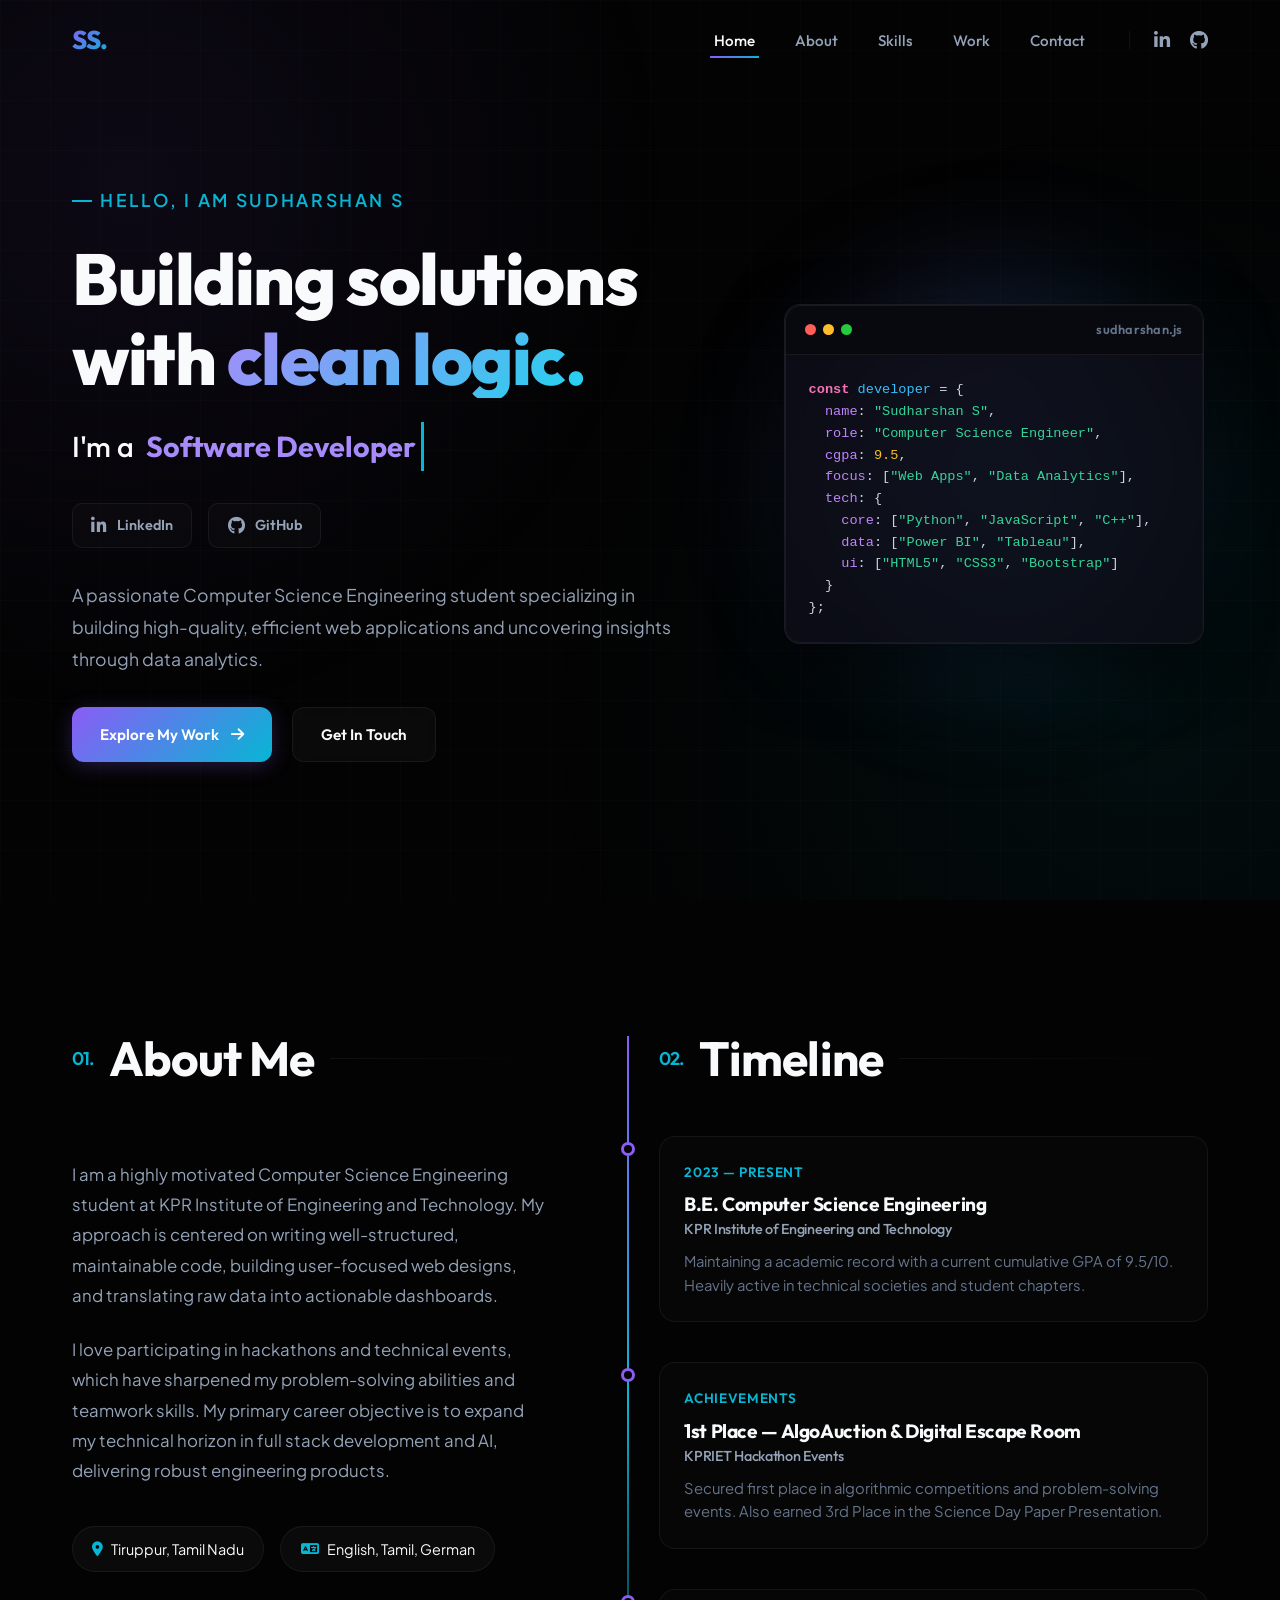
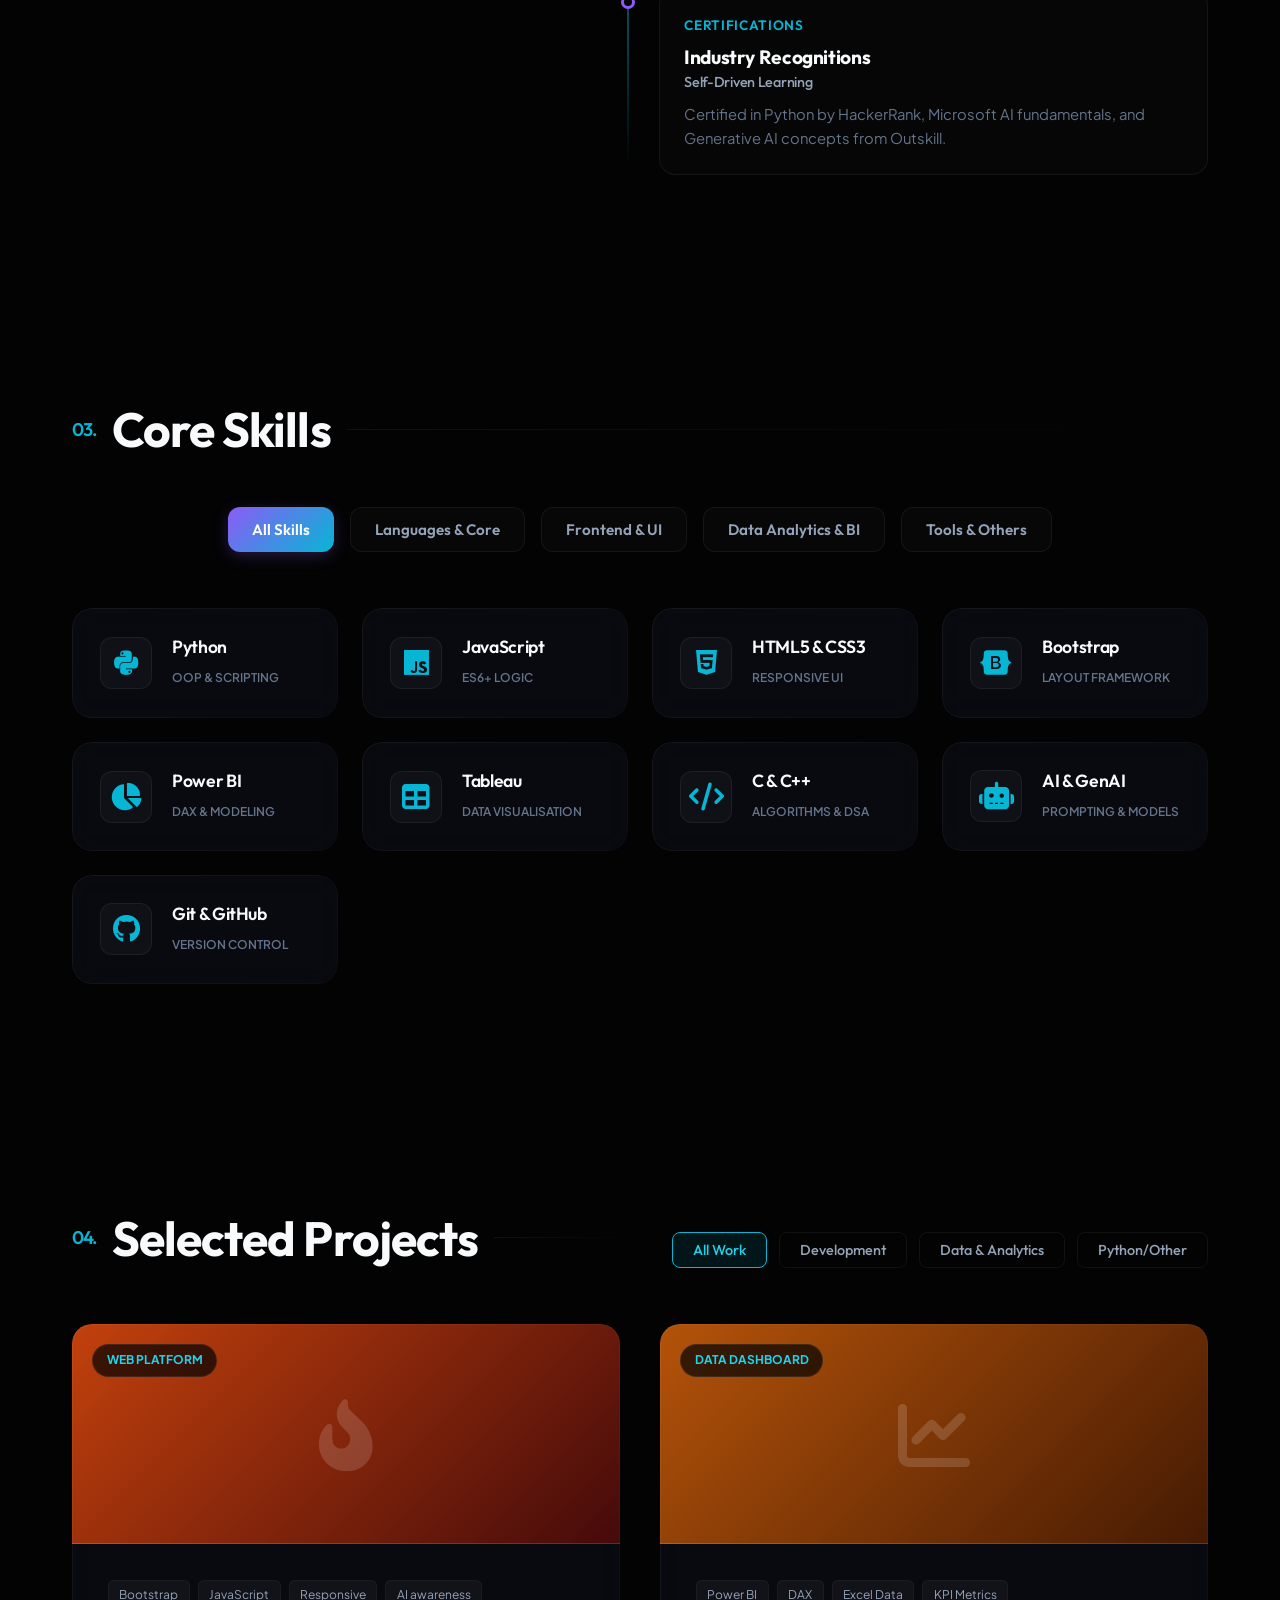
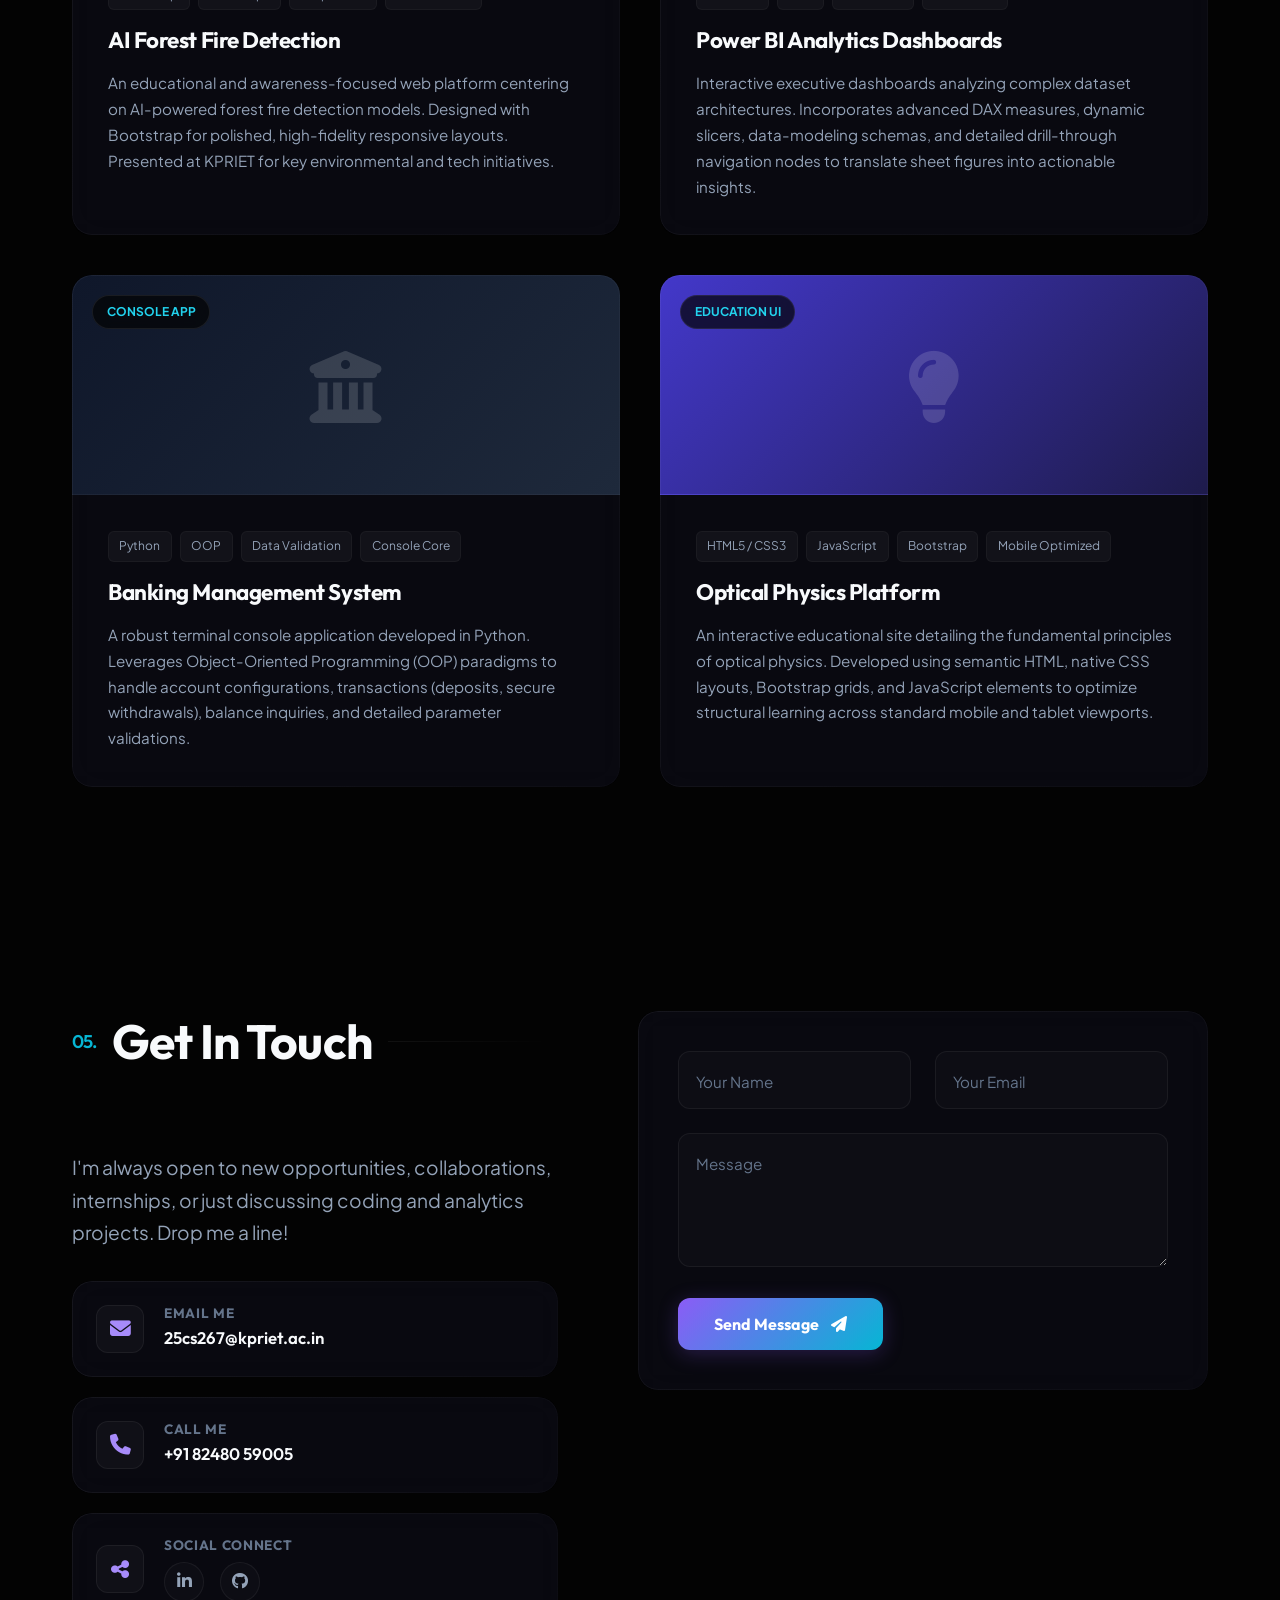
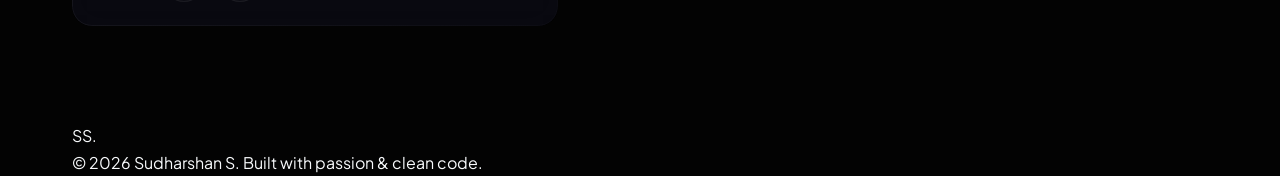
==== index.html @ 5cc23792 "Add files via upload" ====
<!DOCTYPE html>
<html lang="en">
<head>
  <meta charset="UTF-8" />
  <meta name="viewport" content="width=device-width, initial-scale=1.0" />
  <meta name="description" content="Sudharshan S — Computer Science Engineering Student at KPRIET. Software Engineer, Full Stack Developer & Data Analytics enthusiast." />
  <meta name="author" content="Sudharshan S" />
  <meta name="theme-color" content="#030303" />
  <title>Sudharshan S | Software Engineer & Data Analytics</title>
  
  <!-- Preconnects & Fonts -->
  <link rel="preconnect" href="https://fonts.googleapis.com" />
  <link rel="preconnect" href="https://fonts.gstatic.com" crossorigin />
  <link href="https://fonts.googleapis.com/css2?family=Outfit:wght@300;400;500;600;700;800&family=Plus+Jakarta+Sans:wght@300;400;500;600;700&display=swap" rel="stylesheet" />
  
  <!-- FontAwesome Icons -->
  <link rel="stylesheet" href="https://cdnjs.cloudflare.com/ajax/libs/font-awesome/6.5.1/css/all.min.css" crossorigin="anonymous" referrerpolicy="no-referrer" />
  
  <!-- Main Stylesheet -->
  <link rel="stylesheet" href="styles.css" />
</head>
<body>
  <!-- Scroll Progress Bar -->
  <div class="scroll-progress" id="scroll-progress"></div>

  <!-- Background Overlays -->
  <div class="grid-overlay" aria-hidden="true"></div>
  <div class="ambient-glow" aria-hidden="true"></div>
  <div class="mouse-glow" id="mouse-glow" aria-hidden="true"></div>

  <!-- Navigation Header -->
  <header class="header" id="header">
    <nav class="nav container">
      <a href="#home" class="logo">SS.</a>
      <div class="nav-menu-wrapper" id="nav-menu-wrapper">
        <ul class="nav-menu">
          <li><a href="#home" class="nav-link active">Home</a></li>
          <li><a href="#about" class="nav-link">About</a></li>
          <li><a href="#skills" class="nav-link">Skills</a></li>
          <li><a href="#projects" class="nav-link">Work</a></li>
          <li><a href="#contact" class="nav-link">Contact</a></li>
        </ul>
        <div class="nav-socials">
          <a href="https://www.linkedin.com/in/sudharshan-s267" target="_blank" rel="noopener noreferrer" class="nav-linkedin" title="LinkedIn Profile" aria-label="LinkedIn Profile"><i class="fa-brands fa-linkedin-in"></i></a>
          <a href="https://github.com/sudharshan-s267" target="_blank" rel="noopener noreferrer" class="nav-github" title="GitHub Profile" aria-label="GitHub Profile"><i class="fa-brands fa-github"></i></a>
        </div>
      </div>
      <button class="nav-toggle" id="nav-toggle" aria-label="Toggle Navigation Menu">
        <span></span>
        <span></span>
        <span></span>
      </button>
    </nav>
  </header>

  <main>
    <!-- Hero Section -->
    <section class="hero" id="home">
      <div class="container hero-grid">
        <div class="hero-content fade-up">
          <p class="hero-hello">Hello, I am Sudharshan S</p>
          <h1 class="hero-headline">Building solutions with <span class="text-gradient">clean logic.</span></h1>
          
          <div class="hero-typing">
            I'm a &nbsp;<span id="typed-text"></span>
          </div>

          <!-- Quick Access Top Socials row - Gmail opens composer directly -->
          <div class="hero-socials-row">
            <a href="https://www.linkedin.com/in/sudharshan-s267" target="_blank" rel="noopener noreferrer" class="hero-social-link hero-linkedin"><i class="fa-brands fa-linkedin-in"></i> LinkedIn</a>
            <a href="https://github.com/sudharshan-s267" target="_blank" rel="noopener noreferrer" class="hero-social-link hero-github"><i class="fa-brands fa-github"></i> GitHub</a>
            <!-- Gmail Compose direct link using #compose anchor -->

          </div>

          <p class="hero-description">
            A passionate Computer Science Engineering student specializing in building high-quality, efficient web applications and uncovering insights through data analytics.
          </p>
          <div class="hero-buttons">
            <a href="#projects" class="btn btn-primary">Explore My Work <i class="fa-solid fa-arrow-right"></i></a>
            <a href="#contact" class="btn btn-secondary">Get In Touch</a>
          </div>
        </div>
        
        <div class="hero-visual fade-up">
          <div class="hero-orb"></div>
          
          <!-- Redesigned IDE Code Workspace Widget -->
          <div class="code-window">
            <div class="code-header">
              <div class="code-dots">
                <span class="dot red"></span>
                <span class="dot yellow"></span>
                <span class="dot green"></span>
              </div>
              <span class="code-title">sudharshan.js</span>
            </div>
            <div class="code-body">
              <pre><code><span class="keyword">const</span> <span class="variable">developer</span> = {
  <span class="property">name</span>: <span class="string">"Sudharshan S"</span>,
  <span class="property">role</span>: <span class="string">"Computer Science Engineer"</span>,
  <span class="property">cgpa</span>: <span class="number">9.5</span>,
  <span class="property">focus</span>: [<span class="string">"Web Apps"</span>, <span class="string">"Data Analytics"</span>],
  <span class="property">tech</span>: {
    <span class="property">core</span>: [<span class="string">"Python"</span>, <span class="string">"JavaScript"</span>, <span class="string">"C++"</span>],
    <span class="property">data</span>: [<span class="string">"Power BI"</span>, <span class="string">"Tableau"</span>],
    <span class="property">ui</span>: [<span class="string">"HTML5"</span>, <span class="string">"CSS3"</span>, <span class="string">"Bootstrap"</span>]
  }
};</code></pre>
            </div>
          </div>
        </div>
      </div>
    </section>

    <!-- About & Education Section -->
    <section class="section about" id="about">
      <div class="container">
        <div class="about-grid">
          <div class="about-content fade-up">
            <h2 class="section-title"><span class="number">01.</span> About Me</h2>
            <p class="about-text">
              I am a highly motivated Computer Science Engineering student at KPR Institute of Engineering and Technology. My approach is centered on writing well-structured, maintainable code, building user-focused web designs, and translating raw data into actionable dashboards.
            </p>
            <p class="about-text">
              I love participating in hackathons and technical events, which have sharpened my problem-solving abilities and teamwork skills. My primary career objective is to expand my technical horizon in full stack development and AI, delivering robust engineering products.
            </p>
            <div class="about-badges">
              <span class="badge-item"><i class="fa-solid fa-location-dot"></i> Tiruppur, Tamil Nadu</span>
              <!-- Added German language badge -->
              <span class="badge-item"><i class="fa-solid fa-language"></i> English, Tamil, German</span>
            </div>
          </div>
          
          <div class="timeline-container fade-up">
            <h2 class="section-title"><span class="number">02.</span> Timeline</h2>
            
            <div class="timeline-item">
              <div class="timeline-dot"></div>
              <div class="timeline-content">
                <div class="timeline-year">2023 — Present</div>
                <h3 class="timeline-title">B.E. Computer Science Engineering</h3>
                <h4 class="timeline-subtitle">KPR Institute of Engineering and Technology</h4>
                <p class="timeline-desc">Maintaining a academic record with a current cumulative GPA of 9.5/10. Heavily active in technical societies and student chapters.</p>
              </div>
            </div>

            <div class="timeline-item">
              <div class="timeline-dot"></div>
              <div class="timeline-content">
                <div class="timeline-year">Achievements</div>
                <h3 class="timeline-title">1st Place — AlgoAuction & Digital Escape Room</h3>
                <h4 class="timeline-subtitle">KPRIET Hackathon Events</h4>
                <p class="timeline-desc">Secured first place in algorithmic competitions and problem-solving events. Also earned 3rd Place in the Science Day Paper Presentation.</p>
              </div>
            </div>

            <div class="timeline-item">
              <div class="timeline-dot"></div>
              <div class="timeline-content">
                <div class="timeline-year">Certifications</div>
                <h3 class="timeline-title">Industry Recognitions</h3>
                <h4 class="timeline-subtitle">Self-Driven Learning</h4>
                <p class="timeline-desc">Certified in Python by HackerRank, Microsoft AI fundamentals, and Generative AI concepts from Outskill.</p>
              </div>
            </div>
          </div>
        </div>
      </div>
    </section>

    <!-- Skills Section -->
    <section class="section skills" id="skills">
      <div class="container">
        <h2 class="section-title fade-up"><span class="number">03.</span> Core Skills</h2>
        
        <!-- Tab Filters -->
        <div class="skills-tabs fade-up">
          <button class="tab-btn active" data-filter="all">All Skills</button>
          <button class="tab-btn" data-filter="languages">Languages & Core</button>
          <button class="tab-btn" data-filter="frontend">Frontend & UI</button>
          <button class="tab-btn" data-filter="data">Data Analytics & BI</button>
          <button class="tab-btn" data-filter="tools">Tools & Others</button>
        </div>

        <!-- Skills Cards Grid -->
        <div class="skills-grid fade-up" id="skills-grid">
          <!-- Python -->
          <div class="glass-card skill-card" data-category="languages">
            <div class="skill-card-icon"><i class="fa-brands fa-python"></i></div>
            <div class="skill-card-info">
              <h3>Python</h3>
              <span class="skill-tag">OOP & Scripting</span>
            </div>
          </div>

          <!-- JavaScript -->
          <div class="glass-card skill-card" data-category="languages">
            <div class="skill-card-icon"><i class="fa-brands fa-js"></i></div>
            <div class="skill-card-info">
              <h3>JavaScript</h3>
              <span class="skill-tag">ES6+ Logic</span>
            </div>
          </div>

          <!-- HTML5 / CSS3 -->
          <div class="glass-card skill-card" data-category="frontend">
            <div class="skill-card-icon"><i class="fa-brands fa-html5"></i></div>
            <div class="skill-card-info">
              <h3>HTML5 & CSS3</h3>
              <span class="skill-tag">Responsive UI</span>
            </div>
          </div>

          <!-- Bootstrap -->
          <div class="glass-card skill-card" data-category="frontend">
            <div class="skill-card-icon"><i class="fa-brands fa-bootstrap"></i></div>
            <div class="skill-card-info">
              <h3>Bootstrap</h3>
              <span class="skill-tag">Layout Framework</span>
            </div>
          </div>

          <!-- Power BI -->
          <div class="glass-card skill-card" data-category="data">
            <div class="skill-card-icon"><i class="fa-solid fa-chart-pie"></i></div>
            <div class="skill-card-info">
              <h3>Power BI</h3>
              <span class="skill-tag">DAX & Modeling</span>
            </div>
          </div>

          <!-- Tableau -->
          <div class="glass-card skill-card" data-category="data">
            <div class="skill-card-icon"><i class="fa-solid fa-table"></i></div>
            <div class="skill-card-info">
              <h3>Tableau</h3>
              <span class="skill-tag">Data Visualisation</span>
            </div>
          </div>

          <!-- C++ -->
          <div class="glass-card skill-card" data-category="languages">
            <div class="skill-card-icon"><i class="fa-solid fa-code"></i></div>
            <div class="skill-card-info">
              <h3>C & C++</h3>
              <span class="skill-tag">Algorithms & DSA</span>
            </div>
          </div>

          <!-- AI/ML -->
          <div class="glass-card skill-card" data-category="tools">
            <div class="skill-card-icon"><i class="fa-solid fa-robot"></i></div>
            <div class="skill-card-info">
              <h3>AI & GenAI</h3>
              <span class="skill-tag">Prompting & Models</span>
            </div>
          </div>

          <!-- Git/Github -->
          <div class="glass-card skill-card" data-category="tools">
            <div class="skill-card-icon"><i class="fa-brands fa-github"></i></div>
            <div class="skill-card-info">
              <h3>Git & GitHub</h3>
              <span class="skill-tag">Version Control</span>
            </div>
          </div>
        </div>
      </div>
    </section>

    <!-- Projects / Work Section -->
    <section class="section projects" id="projects">
      <div class="container">
        <div class="projects-header fade-up">
          <h2 class="section-title"><span class="number">04.</span> Selected Projects</h2>
          <div class="projects-filter">
            <button class="filter-btn active" data-filter="all">All Work</button>
            <button class="filter-btn" data-filter="dev">Development</button>
            <button class="filter-btn" data-filter="data">Data & Analytics</button>
            <button class="filter-btn" data-filter="other">Python/Other</button>
          </div>
        </div>

        <div class="projects-grid" id="projects-grid">
          <!-- Project 1: AI Forest Fire Detection -->
          <article class="glass-card project-card fade-up" data-category="dev">
            <div class="project-visual visual-fire">
              <span class="project-type-tag">Web Platform</span>
              <div class="project-illustration-decor"><i class="fa-solid fa-fire-flame-curved"></i></div>
            </div>
            <div class="project-info">
              <div class="project-tags">
                <span>Bootstrap</span>
                <span>JavaScript</span>
                <span>Responsive</span>
                <span>AI awareness</span>
              </div>
              <h3 class="project-title">AI Forest Fire Detection</h3>
              <p class="project-desc">
                An educational and awareness-focused web platform centering on AI-powered forest fire detection models. Designed with Bootstrap for polished, high-fidelity responsive layouts. Presented at KPRIET for key environmental and tech initiatives.
              </p>
            </div>
          </article>

          <!-- Project 2: Power BI dashboards -->
          <article class="glass-card project-card fade-up" data-category="data">
            <div class="project-visual visual-bi">
              <span class="project-type-tag">Data Dashboard</span>
              <div class="project-illustration-decor"><i class="fa-solid fa-chart-line"></i></div>
            </div>
            <div class="project-info">
              <div class="project-tags">
                <span>Power BI</span>
                <span>DAX</span>
                <span>Excel Data</span>
                <span>KPI Metrics</span>
              </div>
              <h3 class="project-title">Power BI Analytics Dashboards</h3>
              <p class="project-desc">
                Interactive executive dashboards analyzing complex dataset architectures. Incorporates advanced DAX measures, dynamic slicers, data-modeling schemas, and detailed drill-through navigation nodes to translate sheet figures into actionable insights.
              </p>
            </div>
          </article>

          <!-- Project 3: Banking Management System -->
          <article class="glass-card project-card fade-up" data-category="other">
            <div class="project-visual visual-bank">
              <span class="project-type-tag">Console App</span>
              <div class="project-illustration-decor"><i class="fa-solid fa-building-columns"></i></div>
            </div>
            <div class="project-info">
              <div class="project-tags">
                <span>Python</span>
                <span>OOP</span>
                <span>Data Validation</span>
                <span>Console Core</span>
              </div>
              <h3 class="project-title">Banking Management System</h3>
              <p class="project-desc">
                A robust terminal console application developed in Python. Leverages Object-Oriented Programming (OOP) paradigms to handle account configurations, transactions (deposits, secure withdrawals), balance inquiries, and detailed parameter validations.
              </p>
            </div>
          </article>

          <!-- Project 4: Optical Physics Website -->
          <article class="glass-card project-card fade-up" data-category="dev">
            <div class="project-visual visual-physics">
              <span class="project-type-tag">Education UI</span>
              <div class="project-illustration-decor"><i class="fa-solid fa-lightbulb"></i></div>
            </div>
            <div class="project-info">
              <div class="project-tags">
                <span>HTML5 / CSS3</span>
                <span>JavaScript</span>
                <span>Bootstrap</span>
                <span>Mobile Optimized</span>
              </div>
              <h3 class="project-title">Optical Physics Platform</h3>
              <p class="project-desc">
                An interactive educational site detailing the fundamental principles of optical physics. Developed using semantic HTML, native CSS layouts, Bootstrap grids, and JavaScript elements to optimize structural learning across standard mobile and tablet viewports.
              </p>
            </div>
          </article>
        </div>
      </div>
    </section>

    <!-- Contact Section -->
    <section class="section contact" id="contact">
      <div class="container">
        <div class="contact-grid">
          <div class="contact-info fade-up">
            <h2 class="section-title"><span class="number">05.</span> Get In Touch</h2>
            <p class="contact-lead">
              I'm always open to new opportunities, collaborations, internships, or just discussing coding and analytics projects. Drop me a line!
            </p>
            
            <div class="contact-cards">
              <!-- Email Card - direct Gmail web composer link -->
              <div class="glass-card contact-card-item">
                <div class="contact-card-icon"><i class="fa-solid fa-envelope"></i></div>
                <div class="contact-card-info">
                  <h4>Email Me</h4>
                  <a href="https://mail.google.com/mail/u/0/#compose?to=25cs267@kpriet.ac.in" target="_blank" rel="noopener noreferrer">25cs267@kpriet.ac.in</a>
                </div>
              </div>

              <!-- Phone Card -->
              <div class="glass-card contact-card-item">
                <div class="contact-card-icon"><i class="fa-solid fa-phone"></i></div>
                <div class="contact-card-info">
                  <h4>Call Me</h4>
                  <a href="tel:+918248059005">+91 82480 59005</a>
                </div>
              </div>

              <!-- Socials Card -->
              <div class="glass-card contact-card-item">
                <div class="contact-card-icon"><i class="fa-solid fa-share-nodes"></i></div>
                <div class="contact-card-info">
                  <h4>Social Connect</h4>
                  <div class="contact-social-row">
                    <a href="https://www.linkedin.com/in/sudharshan-s267" target="_blank" rel="noopener noreferrer" class="social-circle-btn" aria-label="LinkedIn Profile"><i class="fa-brands fa-linkedin-in"></i></a>
                    <a href="https://github.com/sudharshan-s267" target="_blank" rel="noopener noreferrer" class="social-circle-btn" aria-label="GitHub Profile"><i class="fa-brands fa-github"></i></a>
                  </div>
                </div>
              </div>
            </div>
          </div>

          <div class="fade-up">
            <!-- Glassmorphic Contact Form -->
            <form class="glass-card contact-form" id="contact-form">
              <div class="form-row">
                <div class="form-group">
                  <input type="text" id="name" name="name" placeholder=" " required />
                  <label for="name">Your Name</label>
                </div>
                <div class="form-group">
                  <input type="email" id="email" name="email" placeholder=" " required />
                  <label for="email">Your Email</label>
                </div>
              </div>
              <div class="form-group">
                <textarea id="message" name="message" rows="5" placeholder=" " required></textarea>
                <label for="message">Message</label>
              </div>
              <!-- Spam Honeypot -->
              <input type="text" name="_honey" class="form-honey" tabindex="-1" autocomplete="off" aria-hidden="true" />
              
              <div class="form-submit-row">
                <button type="submit" class="btn btn-primary btn-submit" id="form-submit-btn">Send Message <i class="fa-solid fa-paper-plane"></i></button>
                <div class="form-status" id="form-status" role="status"></div>
              </div>
            </form>
          </div>
        </div>
      </div>
    </section>
  </main>

  <!-- Footer -->
  <footer class="footer">
    <div class="container footer-inner">
      <span class="footer-logo">SS.</span>
      <p class="footer-copy">© 2026 Sudharshan S. Built with passion & clean code.</p>
    </div>
  </footer>

  <!-- Hidden Frame for Script Submission -->
  <iframe id="hidden-form-frame" name="hidden-form-frame" title="Form Submission Hub" hidden></iframe>

  <!-- Main JavaScript File -->
  <script src="script.js"></script>
</body>
</html>
---- styles.css ----
/* ==========================================
   Design System & Theme Variables
   ========================================== */
:root {
  --bg-primary: #030303;
  --bg-secondary: #0a0a0f;
  --bg-card: rgba(13, 13, 23, 0.65);
  --bg-card-hover: rgba(20, 20, 35, 0.8);
  --bg-elevated: #161622;
  
  --text-primary: #f8fafc;
  --text-secondary: #94a3b8;
  --text-muted: #64748b;
  
  --color-purple: #8b5cf6;
  --color-purple-light: #a78bfa;
  --color-cyan: #06b6d4;
  --color-cyan-light: #22d3ee;
  --color-pink: #ec4899;
  
  --gradient-primary: linear-gradient(135deg, #8b5cf6 0%, #06b6d4 100%);
  --gradient-secondary: linear-gradient(135deg, #ec4899 0%, #8b5cf6 100%);
  --gradient-text: linear-gradient(135deg, #a78bfa 0%, #22d3ee 100%);
  --gradient-glow: radial-gradient(circle, rgba(139, 92, 246, 0.15) 0%, rgba(6, 182, 212, 0.05) 50%, transparent 100%);
  
  --border-light: rgba(255, 255, 255, 0.06);
  --border-active: rgba(139, 92, 246, 0.3);
  
  --font-headings: 'Outfit', sans-serif;
  --font-body: 'Plus Jakarta Sans', sans-serif;
  --header-height: 80px;
  
  --transition-smooth: all 0.4s cubic-bezier(0.16, 1, 0.3, 1);
  --transition-fast: all 0.2s ease;
}

/* ==========================================
   Reset & Core Styles
   ========================================== */
*, *::before, *::after {
  box-sizing: border-box;
  margin: 0;
  padding: 0;
}

html {
  scroll-behavior: smooth;
  scroll-padding-top: var(--header-height);
  overflow-x: hidden;
}

body {
  font-family: var(--font-body);
  background-color: var(--bg-primary);
  color: var(--text-primary);
  line-height: 1.7;
  -webkit-font-smoothing: antialiased;
  overflow-x: hidden;
}

/* Grid & Glow Overlays */
.grid-overlay {
  position: fixed;
  inset: 0;
  background-image: 
    linear-gradient(rgba(255, 255, 255, 0.015) 1px, transparent 1px),
    linear-gradient(90deg, rgba(255, 255, 255, 0.015) 1px, transparent 1px);
  background-size: 50px 50px;
  pointer-events: none;
  z-index: -2;
}

.ambient-glow {
  position: fixed;
  top: 0;
  left: 0;
  width: 100%;
  height: 100%;
  background: 
    radial-gradient(circle at 10% 20%, rgba(139, 92, 246, 0.08) 0%, transparent 40%),
    radial-gradient(circle at 90% 80%, rgba(6, 182, 212, 0.06) 0%, transparent 45%);
  pointer-events: none;
  z-index: -3;
}

.mouse-glow {
  position: fixed;
  width: 500px;
  height: 500px;
  background: var(--gradient-glow);
  border-radius: 50%;
  pointer-events: none;
  transform: translate(-50%, -50%);
  z-index: -1;
  opacity: 0;
  transition: opacity 0.5s ease;
}

body:hover .mouse-glow {
  opacity: 1;
}

/* Scroll Progress Bar */
.scroll-progress {
  position: fixed;
  top: 0;
  left: 0;
  height: 3px;
  background: var(--gradient-primary);
  width: 0%;
  z-index: 1000;
  transition: width 0.1s ease-out;
}

/* Typography & Links */
h1, h2, h3, h4 {
  font-family: var(--font-headings);
  font-weight: 700;
  letter-spacing: -0.02em;
  line-height: 1.25;
}

a {
  color: inherit;
  text-decoration: none;
  transition: var(--transition-fast);
}

ul {
  list-style: none;
}

.text-gradient {
  background: var(--gradient-text);
  -webkit-background-clip: text;
  -webkit-text-fill-color: transparent;
  background-clip: text;
  display: inline-block;
}

/* Layout Utilities */
.container {
  width: 100%;
  max-width: 1200px;
  margin: 0 auto;
  padding: 0 2rem;
}

.section {
  padding: 8rem 0 6rem;
  position: relative;
}

.section-title {
  font-size: clamp(2rem, 4.5vw, 3rem);
  margin-bottom: 3rem;
  position: relative;
  display: flex;
  align-items: center;
  gap: 1rem;
}

.section-title::after {
  content: '';
  height: 1px;
  flex-grow: 1;
  background: linear-gradient(90deg, var(--border-light) 0%, transparent 100%);
}

.section-title span.number {
  font-family: var(--font-headings);
  font-size: 1.15rem;
  color: var(--color-cyan);
  font-weight: 600;
}

/* Buttons */
.btn {
  display: inline-flex;
  align-items: center;
  gap: 0.75rem;
  padding: 0.85rem 1.75rem;
  border-radius: 12px;
  font-family: var(--font-headings);
  font-weight: 600;
  font-size: 0.95rem;
  cursor: pointer;
  transition: var(--transition-smooth);
  position: relative;
  overflow: hidden;
}

.btn-primary {
  background: var(--gradient-primary);
  color: #fff;
  border: none;
  box-shadow: 0 4px 20px rgba(139, 92, 246, 0.25);
}

.btn-primary:hover {
  transform: translateY(-3px);
  box-shadow: 0 8px 25px rgba(139, 92, 246, 0.4);
}

.btn-secondary {
  background: rgba(255, 255, 255, 0.03);
  color: var(--text-primary);
  border: 1px solid var(--border-light);
  backdrop-filter: blur(8px);
}

.btn-secondary:hover {
  background: rgba(255, 255, 255, 0.08);
  border-color: var(--border-active);
  transform: translateY(-3px);
}

/* Glassmorphism Card base with glowing masked borders */
.glass-card {
  background: var(--bg-card);
  backdrop-filter: blur(16px);
  -webkit-backdrop-filter: blur(16px);
  border-radius: 20px;
  position: relative;
  transition: var(--transition-smooth);
}

.glass-card::after {
  content: '';
  position: absolute;
  inset: 0;
  border-radius: 20px;
  padding: 1px;
  background: linear-gradient(135deg, rgba(255, 255, 255, 0.06), rgba(255, 255, 255, 0.02));
  -webkit-mask: linear-gradient(#fff 0 0) content-box, linear-gradient(#fff 0 0);
  -webkit-mask-composite: xor;
  mask-composite: exclude;
  pointer-events: none;
  z-index: 1;
  transition: var(--transition-smooth);
}

.glass-card:hover {
  background: var(--bg-card-hover);
}

.glass-card:hover::after {
  background: var(--gradient-primary);
}

/* ==========================================
   Header & Navigation
   ========================================== */
.header {
  position: fixed;
  top: 0;
  left: 0;
  width: 100%;
  height: var(--header-height);
  z-index: 99;
  transition: var(--transition-smooth);
}

.header.scrolled {
  background: rgba(3, 3, 3, 0.75);
  backdrop-filter: blur(20px);
  -webkit-backdrop-filter: blur(20px);
  border-bottom: 1px solid var(--border-light);
  height: 70px;
}

.nav {
  display: flex;
  align-items: center;
  justify-content: space-between;
  height: 100%;
}

.logo {
  font-family: var(--font-headings);
  font-weight: 800;
  font-size: 1.6rem;
  letter-spacing: -0.03em;
  background: var(--gradient-primary);
  -webkit-background-clip: text;
  -webkit-text-fill-color: transparent;
  background-clip: text;
}

.nav-menu-wrapper {
  display: flex;
  align-items: center;
  gap: 2.5rem;
}

.nav-menu {
  display: flex;
  align-items: center;
  gap: 2rem;
}

.nav-link {
  font-family: var(--font-headings);
  font-size: 0.95rem;
  font-weight: 500;
  color: var(--text-secondary);
  padding: 0.5rem 0.25rem;
  position: relative;
}

.nav-link:hover,
.nav-link.active {
  color: var(--text-primary);
}

.nav-link::after {
  content: '';
  position: absolute;
  bottom: 0;
  left: 0;
  width: 0%;
  height: 2px;
  background: var(--gradient-primary);
  transition: var(--transition-fast);
}

.nav-link:hover::after,
.nav-link.active::after {
  width: 100%;
}

/* Nav Social Icons Top bar */
.nav-socials {
  display: flex;
  align-items: center;
  gap: 1.25rem;
  border-left: 1px solid var(--border-light);
  padding-left: 1.5rem;
}

.nav-socials a {
  font-size: 1.15rem;
  color: var(--text-secondary);
  display: flex;
  align-items: center;
  justify-content: center;
  transition: var(--transition-smooth);
}

.nav-socials a:hover {
  transform: translateY(-2px);
}

.nav-socials a.nav-linkedin:hover { color: #0077b5; }
.nav-socials a.nav-github:hover { color: #fff; }
.nav-socials a.nav-gmail:hover { color: #ea4335; }

/* Hamburger toggle menu */
.nav-toggle {
  display: none;
  flex-direction: column;
  justify-content: space-between;
  width: 24px;
  height: 18px;
  background: transparent;
  border: none;
  cursor: pointer;
  z-index: 101;
}

.nav-toggle span {
  width: 100%;
  height: 2px;
  background-color: var(--text-primary);
  border-radius: 2px;
  transition: var(--transition-smooth);
  transform-origin: left center;
}

/* ==========================================
   Hero Section
   ========================================== */
.hero {
  min-height: 100vh;
  display: flex;
  align-items: center;
  padding-top: calc(var(--header-height) + 2rem);
  padding-bottom: 4rem;
}

.hero-grid {
  display: grid;
  grid-template-columns: 1.2fr 0.8fr;
  gap: 4rem;
  align-items: center;
}

.hero-content {
  display: flex;
  flex-direction: column;
  gap: 1.5rem;
}

.hero-hello {
  font-size: 1.1rem;
  font-weight: 600;
  color: var(--color-cyan);
  text-transform: uppercase;
  letter-spacing: 0.15em;
  display: flex;
  align-items: center;
  gap: 0.5rem;
}

.hero-hello::before {
  content: '';
  width: 20px;
  height: 2px;
  background-color: var(--color-cyan);
}

.hero-headline {
  font-size: clamp(2.5rem, 6vw, 4.5rem);
  line-height: 1.1;
  font-weight: 800;
}

.hero-typing {
  font-size: clamp(1.2rem, 2.5vw, 1.8rem);
  font-family: var(--font-headings);
  font-weight: 500;
  min-height: 2.7rem;
  display: flex;
  align-items: center;
}

#typed-text {
  color: var(--color-purple-light);
  font-weight: 700;
  border-right: 3px solid var(--color-cyan);
  padding-right: 5px;
  animation: cursor-blink 0.8s step-end infinite;
}

@keyframes cursor-blink {
  50% { border-color: transparent; }
}

.hero-description {
  color: var(--text-secondary);
  font-size: 1.1rem;
  max-width: 620px;
  line-height: 1.8;
}

/* Quick Access Top Socials row requested by User */
.hero-socials-row {
  display: flex;
  gap: 1rem;
  flex-wrap: wrap;
  margin-top: 0.5rem;
  margin-bottom: 0.5rem;
}

.hero-social-link {
  display: inline-flex;
  align-items: center;
  gap: 0.65rem;
  background: rgba(255, 255, 255, 0.02);
  border: 1px solid var(--border-light);
  padding: 0.6rem 1.15rem;
  border-radius: 10px;
  font-family: var(--font-headings);
  font-size: 0.9rem;
  font-weight: 600;
  color: var(--text-secondary);
  transition: var(--transition-smooth);
}

.hero-social-link i {
  font-size: 1.1rem;
  transition: var(--transition-fast);
}

.hero-social-link:hover {
  background: rgba(255, 255, 255, 0.05);
  transform: translateY(-2px);
  color: var(--text-primary);
  border-color: rgba(255, 255, 255, 0.15);
}

.hero-social-link.hero-linkedin:hover {
  border-color: rgba(0, 119, 181, 0.4);
  box-shadow: 0 0 15px rgba(0, 119, 181, 0.15);
}
.hero-social-link.hero-linkedin:hover i {
  color: #0077b5;
}

.hero-social-link.hero-github:hover {
  border-color: rgba(255, 255, 255, 0.3);
  box-shadow: 0 0 15px rgba(255, 255, 255, 0.1);
}
.hero-social-link.hero-github:hover i {
  color: #fff;
}

.hero-social-link.hero-gmail:hover {
  border-color: rgba(234, 67, 53, 0.4);
  box-shadow: 0 0 15px rgba(234, 67, 53, 0.15);
}
.hero-social-link.hero-gmail:hover i {
  color: #ea4335;
}

.hero-buttons {
  display: flex;
  gap: 1.25rem;
  margin-top: 0.5rem;
}

/* Redesigned IDE Code Window Widget */
.hero-visual {
  display: flex;
  justify-content: center;
  align-items: center;
  position: relative;
}

.hero-orb {
  position: absolute;
  width: 320px;
  height: 320px;
  background: var(--gradient-primary);
  border-radius: 50%;
  filter: blur(80px);
  opacity: 0.35;
  z-index: -1;
  animation: float-orb 10s ease-in-out infinite alternate;
}

@keyframes float-orb {
  0% { transform: translate(-10px, -20px) scale(0.9); }
  100% { transform: translate(20px, 10px) scale(1.1); }
}

.code-window {
  width: 100%;
  max-width: 420px;
  background: rgba(13, 13, 23, 0.85);
  backdrop-filter: blur(20px);
  -webkit-backdrop-filter: blur(20px);
  border: 1px solid var(--border-light);
  border-radius: 16px;
  overflow: hidden;
  box-shadow: 0 25px 60px rgba(0, 0, 0, 0.6);
  position: relative;
  text-align: left;
  transition: var(--transition-smooth);
}

.code-window::after {
  content: '';
  position: absolute;
  inset: 0;
  border-radius: 16px;
  padding: 1px;
  background: linear-gradient(135deg, rgba(255, 255, 255, 0.08), rgba(255, 255, 255, 0.02));
  -webkit-mask: linear-gradient(#fff 0 0) content-box, linear-gradient(#fff 0 0);
  -webkit-mask-composite: xor;
  mask-composite: exclude;
  pointer-events: none;
  z-index: 2;
  transition: var(--transition-smooth);
}

.code-window:hover {
  transform: translateY(-5px);
}

.code-window:hover::after {
  background: var(--gradient-primary);
}

.code-header {
  display: flex;
  align-items: center;
  justify-content: space-between;
  padding: 0.85rem 1.25rem;
  background: rgba(8, 8, 15, 0.9);
  border-bottom: 1px solid var(--border-light);
}

.code-dots {
  display: flex;
  gap: 7px;
}

.code-dots .dot {
  width: 11px;
  height: 11px;
  border-radius: 50%;
  display: inline-block;
}

.code-dots .dot.red { background: #ff5f56; }
.code-dots .dot.yellow { background: #ffbd2e; }
.code-dots .dot.green { background: #27c93f; }

.code-title {
  font-family: var(--font-headings);
  font-size: 0.8rem;
  color: var(--text-muted);
  font-weight: 600;
  letter-spacing: 0.02em;
}

.code-body {
  padding: 1.5rem;
  font-family: 'Consolas', 'Fira Code', 'Courier New', monospace;
  font-size: 0.85rem;
  line-height: 1.6;
  color: #cbd5e1;
  overflow-x: auto;
}

.code-body pre {
  margin: 0;
}

.code-body .keyword { color: #f472b6; font-weight: 600; }
.code-body .variable { color: #38bdf8; }
.code-body .property { color: #c084fc; }
.code-body .string { color: #34d399; }
.code-body .number { color: #fbbf24; }

/* ==========================================
   About Section & Timeline
   ========================================== */
.about-grid {
  display: grid;
  grid-template-columns: 0.9fr 1.1fr;
  gap: 5rem;
}

.about-content {
  display: flex;
  flex-direction: column;
  gap: 1.5rem;
}

.about-text {
  color: var(--text-secondary);
  font-size: 1.05rem;
  line-height: 1.8;
}

.about-badges {
  display: flex;
  flex-wrap: wrap;
  gap: 1rem;
  margin-top: 1rem;
}

.badge-item {
  display: inline-flex;
  align-items: center;
  gap: 0.5rem;
  background: rgba(255, 255, 255, 0.03);
  border: 1px solid var(--border-light);
  padding: 0.6rem 1.2rem;
  border-radius: 30px;
  font-size: 0.9rem;
  color: var(--text-primary);
  transition: var(--transition-fast);
}

.badge-item:hover {
  background: rgba(255, 255, 255, 0.06);
  border-color: var(--color-cyan);
}

.badge-item i {
  color: var(--color-cyan);
}

/* Timeline Layout */
.timeline-container {
  position: relative;
  padding-left: 2rem;
}

.timeline-container::before {
  content: '';
  position: absolute;
  left: 0;
  top: 8px;
  bottom: 8px;
  width: 2px;
  background: linear-gradient(to bottom, var(--color-purple), var(--color-cyan), transparent);
}

.timeline-item {
  position: relative;
  margin-bottom: 2.5rem;
}

.timeline-item:last-child {
  margin-bottom: 0;
}

.timeline-dot {
  position: absolute;
  left: -2rem;
  top: 6px;
  width: 14px;
  height: 14px;
  border-radius: 50%;
  background: var(--bg-primary);
  border: 3px solid var(--color-purple);
  transform: translateX(-6px);
  z-index: 2;
  transition: var(--transition-fast);
}

.timeline-item:hover .timeline-dot {
  background: var(--color-cyan);
  border-color: var(--color-cyan);
  box-shadow: 0 0 10px var(--color-cyan);
}

.timeline-content {
  padding: 1.5rem;
  background: rgba(255, 255, 255, 0.015);
  border: 1px solid var(--border-light);
  border-radius: 16px;
  transition: var(--transition-smooth);
}

.timeline-content:hover {
  background: rgba(255, 255, 255, 0.03);
  transform: translateX(5px);
  border-color: var(--border-active);
}

.timeline-year {
  font-family: var(--font-headings);
  font-size: 0.85rem;
  font-weight: 600;
  color: var(--color-cyan);
  text-transform: uppercase;
  margin-bottom: 0.5rem;
  letter-spacing: 0.05em;
}

.timeline-title {
  font-size: 1.2rem;
  font-weight: 700;
  margin-bottom: 0.25rem;
}

.timeline-subtitle {
  font-size: 0.9rem;
  color: var(--text-secondary);
  font-weight: 500;
  margin-bottom: 0.75rem;
}

.timeline-desc {
  font-size: 0.925rem;
  color: var(--text-muted);
  line-height: 1.6;
}

/* ==========================================
   Skills Section
   ========================================== */
.skills-tabs {
  display: flex;
  justify-content: center;
  gap: 1rem;
  margin-bottom: 3.5rem;
  flex-wrap: wrap;
}

.tab-btn {
  background: rgba(255, 255, 255, 0.02);
  border: 1px solid var(--border-light);
  padding: 0.75rem 1.5rem;
  border-radius: 12px;
  font-family: var(--font-headings);
  font-weight: 600;
  font-size: 0.95rem;
  color: var(--text-secondary);
  cursor: pointer;
  transition: var(--transition-smooth);
}

.tab-btn:hover {
  background: rgba(255, 255, 255, 0.05);
  color: var(--text-primary);
}

.tab-btn.active {
  background: var(--gradient-primary);
  color: #fff;
  border: none;
  box-shadow: 0 4px 15px rgba(139, 92, 246, 0.25);
}

.skills-grid {
  display: grid;
  grid-template-columns: repeat(auto-fill, minmax(250px, 1fr));
  gap: 1.5rem;
}

.skill-card {
  padding: 1.75rem;
  display: flex;
  align-items: center;
  gap: 1.25rem;
}

.skill-card-icon {
  width: 52px;
  height: 52px;
  border-radius: 12px;
  background: rgba(255, 255, 255, 0.03);
  display: flex;
  align-items: center;
  justify-content: center;
  font-size: 1.75rem;
  color: var(--color-cyan);
  border: 1px solid var(--border-light);
  transition: var(--transition-smooth);
}

.skill-card:hover .skill-card-icon {
  background: var(--gradient-primary);
  color: #fff;
  transform: rotate(8deg);
  border-color: transparent;
}

.skill-card-info {
  flex-grow: 1;
}

.skill-card-info h3 {
  font-size: 1.1rem;
  font-weight: 600;
  margin-bottom: 0.25rem;
}

.skill-tag {
  font-size: 0.75rem;
  color: var(--text-muted);
  font-weight: 600;
  text-transform: uppercase;
}

/* Grid Filter animation class */
.skills-grid > div {
  animation: fadeInUp 0.4s ease forwards;
}

@keyframes fadeInUp {
  from {
    opacity: 0;
    transform: translateY(15px);
  }
  to {
    opacity: 1;
    transform: translateY(0);
  }
}

/* ==========================================
   Projects Section
   ========================================== */
.projects-header {
  display: flex;
  justify-content: space-between;
  align-items: flex-end;
  margin-bottom: 3.5rem;
  gap: 2rem;
  flex-wrap: wrap;
}

.projects-header .section-title {
  margin-bottom: 0;
  flex-grow: 1;
}

.projects-filter {
  display: flex;
  gap: 0.75rem;
}

.filter-btn {
  background: transparent;
  border: 1px solid var(--border-light);
  color: var(--text-secondary);
  padding: 0.5rem 1.25rem;
  border-radius: 8px;
  cursor: pointer;
  font-family: var(--font-headings);
  font-weight: 500;
  font-size: 0.9rem;
  transition: var(--transition-fast);
}

.filter-btn:hover {
  border-color: var(--color-cyan);
  color: var(--text-primary);
}

.filter-btn.active {
  background: rgba(6, 182, 212, 0.1);
  border-color: var(--color-cyan);
  color: var(--color-cyan-light);
}

.projects-grid {
  display: grid;
  grid-template-columns: repeat(2, 1fr);
  gap: 2.5rem;
}

.project-card {
  overflow: hidden;
  height: 100%;
  display: flex;
  flex-direction: column;
}

.project-visual {
  position: relative;
  width: 100%;
  height: 220px;
  background-size: cover;
  background-position: center;
  display: flex;
  align-items: center;
  justify-content: center;
  overflow: hidden;
  border-bottom: 1px solid var(--border-light);
}

/* Gorgeous CSS Illustrations for visual backups */
.visual-physics {
  background: linear-gradient(135deg, #4338ca 0%, #1e1b4b 100%);
}
.visual-bank {
  background: linear-gradient(135deg, #0f172a 0%, #1e293b 100%);
}
.visual-fire {
  background: linear-gradient(135deg, #c2410c 0%, #450a0a 100%);
}
.visual-bi {
  background: linear-gradient(135deg, #b45309 0%, #451a03 100%);
}

.project-illustration-decor {
  font-size: 4.5rem;
  color: rgba(255, 255, 255, 0.15);
  transition: var(--transition-smooth);
}

.project-card:hover .project-illustration-decor {
  transform: scale(1.15) rotate(-5deg);
  color: rgba(255, 255, 255, 0.25);
}

/* Floating Project Tag overlay */
.project-type-tag {
  position: absolute;
  top: 1.25rem;
  left: 1.25rem;
  background: rgba(3, 3, 3, 0.7);
  backdrop-filter: blur(8px);
  padding: 0.35rem 0.85rem;
  border-radius: 30px;
  font-size: 0.75rem;
  font-weight: 700;
  text-transform: uppercase;
  color: var(--color-cyan-light);
  border: 1px solid rgba(255, 255, 255, 0.08);
}

.project-info {
  padding: 2.25rem;
  display: flex;
  flex-direction: column;
  gap: 1rem;
  flex-grow: 1;
}

.project-tags {
  display: flex;
  flex-wrap: wrap;
  gap: 0.5rem;
}

.project-tags span {
  font-size: 0.75rem;
  background: rgba(255, 255, 255, 0.04);
  color: var(--text-secondary);
  padding: 0.25rem 0.65rem;
  border-radius: 6px;
  border: 1px solid rgba(255, 255, 255, 0.04);
}

.project-title {
  font-size: 1.4rem;
  font-weight: 700;
  transition: var(--transition-fast);
}

.project-card:hover .project-title {
  color: var(--color-purple-light);
}

.project-desc {
  color: var(--text-secondary);
  font-size: 0.95rem;
  line-height: 1.7;
}

.project-footer {
  margin-top: auto;
  padding-top: 1rem;
}

.project-link {
  font-family: var(--font-headings);
  font-size: 0.875rem;
  font-weight: 700;
  color: var(--color-cyan-light);
  letter-spacing: 0.05em;
  text-transform: uppercase;
  display: inline-flex;
  align-items: center;
  gap: 0.5rem;
}

.project-link i {
  transition: transform 0.2s ease;
}

.project-card:hover .project-link i {
  transform: translateX(4px);
}

/* ==========================================
   Contact Section
   ========================================== */
.contact-grid {
  display: grid;
  grid-template-columns: 0.92fr 1.08fr;
  gap: 5rem;
  align-items: start;
}

.contact-info {
  display: flex;
  flex-direction: column;
  gap: 2rem;
}

.contact-lead {
  font-size: 1.2rem;
  color: var(--text-secondary);
  line-height: 1.7;
}

.contact-cards {
  display: flex;
  flex-direction: column;
  gap: 1.25rem;
}

.contact-card-item {
  display: flex;
  align-items: center;
  gap: 1.25rem;
  padding: 1.5rem;
}

.contact-card-icon {
  width: 48px;
  height: 48px;
  border-radius: 12px;
  background: rgba(255, 255, 255, 0.03);
  display: flex;
  align-items: center;
  justify-content: center;
  font-size: 1.3rem;
  color: var(--color-purple-light);
  border: 1px solid var(--border-light);
}

.contact-card-info h4 {
  font-size: 0.85rem;
  color: var(--text-muted);
  text-transform: uppercase;
  letter-spacing: 0.05em;
  margin-bottom: 0.15rem;
}

.contact-card-info a,
.contact-card-info p {
  font-family: var(--font-headings);
  font-size: 1.05rem;
  font-weight: 600;
}

.contact-card-info a:hover {
  color: var(--color-cyan);
}

/* Social links icons row */
.contact-social-row {
  display: flex;
  gap: 1rem;
  margin-top: 0.5rem;
}

.social-circle-btn {
  width: 40px;
  height: 40px;
  border-radius: 50%;
  background: rgba(255, 255, 255, 0.02);
  border: 1px solid var(--border-light);
  display: flex;
  align-items: center;
  justify-content: center;
  font-size: 1.15rem;
  color: var(--text-secondary);
  transition: var(--transition-smooth);
}

.social-circle-btn:hover {
  background: var(--gradient-primary);
  color: #fff;
  border-color: transparent;
  transform: translateY(-3px);
}

/* Form Styling with Float Effects */
.contact-form {
  display: flex;
  flex-direction: column;
  gap: 1.5rem;
  padding: 2.5rem;
}

.form-group {
  position: relative;
  width: 100%;
}

.form-row {
  display: grid;
  grid-template-columns: 1fr 1fr;
  gap: 1.5rem;
}

.contact-form input,
.contact-form textarea {
  width: 100%;
  padding: 1.15rem;
  background: rgba(255, 255, 255, 0.02);
  border: 1px solid var(--border-light);
  border-radius: 12px;
  color: var(--text-primary);
  font-family: var(--font-body);
  font-size: 0.95rem;
  transition: var(--transition-fast);
  outline: none;
}

.contact-form textarea {
  resize: vertical;
}

/* Custom Label Focus states */
.form-group label {
  position: absolute;
  left: 1.15rem;
  top: 1.15rem;
  color: var(--text-muted);
  font-size: 0.95rem;
  pointer-events: none;
  transition: var(--transition-fast);
}

.contact-form textarea ~ label {
  top: 1.15rem;
}

/* Label Floats up on focus/has value */
.contact-form input:focus ~ label,
.contact-form input:not(:placeholder-shown) ~ label,
.contact-form textarea:focus ~ label,
.contact-form textarea:not(:placeholder-shown) ~ label {
  top: -0.6rem;
  left: 0.75rem;
  font-size: 0.75rem;
  padding: 0 0.4rem;
  background: var(--bg-primary);
  color: var(--color-cyan);
  font-weight: 700;
}

.contact-form input:focus,
.contact-form textarea:focus {
  border-color: var(--color-cyan);
  background: rgba(255, 255, 255, 0.04);
}

/* Honeypot fields */
.form-honey {
  position: absolute;
  left: -9999px;
  opacity: 0;
}

/* Submission feedback states */
.form-submit-row {
  display: flex;
  align-items: center;
  justify-content: space-between;
  gap: 1.5rem;
  flex-wrap: wrap;
}

.btn-submit {
  align-self: flex-start;
  padding: 1rem 2.25rem;
  background: var(--gradient-primary);
  border: none;
  border-radius: 12px;
  color: #fff;
  font-family: var(--font-headings);
  font-weight: 700;
  font-size: 1rem;
  cursor: pointer;
  transition: var(--transition-smooth);
}

.btn-submit:hover {
  transform: translateY(-2px);
  box-shadow: 0 6px 20px rgba(139, 92, 246, 0.35);
}

.btn-submit:disabled {
  opacity: 0.6;
  cursor: not-allowed;
  transform: none;
}

.form-status {
  font-size: 0.95rem;
  font-weight: 600;
  display: flex;
  align-items: center;
  gap: 0.5rem;
  min-height: 24px;
}

.form-status.success {
  color: #10b981;
}

.form-status.error {
  color: #ef4444;
}

/* ==========================================
   Animations
   ========================================== */
.fade-up {
  opacity: 0;
  transform: translateY(30px);
  transition: opacity 0.8s cubic-bezier(0.16, 1, 0.3, 1), transform 0.8s cubic-bezier(0.16, 1, 0.3, 1);
}

.fade-up.visible {
  opacity: 1;
  transform: translateY(0);
}

/* ==========================================
   Responsive Breakpoints
   ========================================== */

/* Tablet (900px down) */
@media (max-width: 900px) {
  .section {
    padding: 6rem 0 4rem;
  }
  
  .hero-grid {
    grid-template-columns: 1fr;
    gap: 3.5rem;
    text-align: center;
  }
  
  .hero-hello {
    justify-content: center;
  }
  
  .hero-description {
    margin: 0 auto;
  }
  
  .hero-buttons {
    justify-content: center;
  }
  
  .hero-socials-row {
    justify-content: center;
  }
  
  .hero-visual {
    order: -1;
  }
  
  .about-grid {
    grid-template-columns: 1fr;
    gap: 3.5rem;
  }
  
  .projects-grid {
    grid-template-columns: 1fr;
    gap: 2rem;
  }
  
  .contact-grid {
    grid-template-columns: 1fr;
    gap: 3.5rem;
  }
}

/* Mobile Devices (768px down) */
@media (max-width: 768px) {
  .nav-menu-wrapper {
    position: fixed;
    top: var(--header-height);
    left: 0;
    width: 100%;
    background-color: rgba(3, 3, 3, 0.95);
    backdrop-filter: blur(20px);
    -webkit-backdrop-filter: blur(20px);
    border-bottom: 1px solid var(--border-light);
    flex-direction: column;
    padding: 3rem 2rem;
    gap: 2rem;
    height: calc(100vh - var(--header-height));
    transform: translateY(-120%);
    transition: transform 0.5s cubic-bezier(0.16, 1, 0.3, 1);
  }

  .nav-menu-wrapper.active {
    transform: translateY(0);
  }

  .nav-menu {
    flex-direction: column;
    width: 100%;
    gap: 1.5rem;
  }
  
  .nav-socials {
    border-left: none;
    border-top: 1px solid var(--border-light);
    padding-left: 0;
    padding-top: 1.5rem;
    width: 100%;
    justify-content: center;
    gap: 2rem;
  }

  .nav-toggle {
    display: flex;
  }

  /* Hamburger Active Animation */
  .nav-toggle.active span:nth-child(1) {
    transform: rotate(45deg) translate(5px, 5px);
  }
  .nav-toggle.active span:nth-child(2) {
    opacity: 0;
  }
  .nav-toggle.active span:nth-child(3) {
    transform: rotate(-45deg) translate(5px, -5px);
  }
  
  .form-row {
    grid-template-columns: 1fr;
    gap: 1.5rem;
  }
  
  .contact-form {
    padding: 1.5rem;
  }
}

/* Very Small Mobile Devices (480px down) */
@media (max-width: 480px) {
  .container {
    padding: 0 1.25rem;
  }
  
  .hero-buttons {
    flex-direction: column;
    width: 100%;
  }
  
  .btn {
    width: 100%;
    justify-content: center;
  }
  
  .code-window {
    max-width: 100%;
  }
  
  .projects-filter {
    flex-wrap: wrap;
    width: 100%;
  }
  
  .filter-btn {
    flex-grow: 1;
    text-align: center;
  }
}
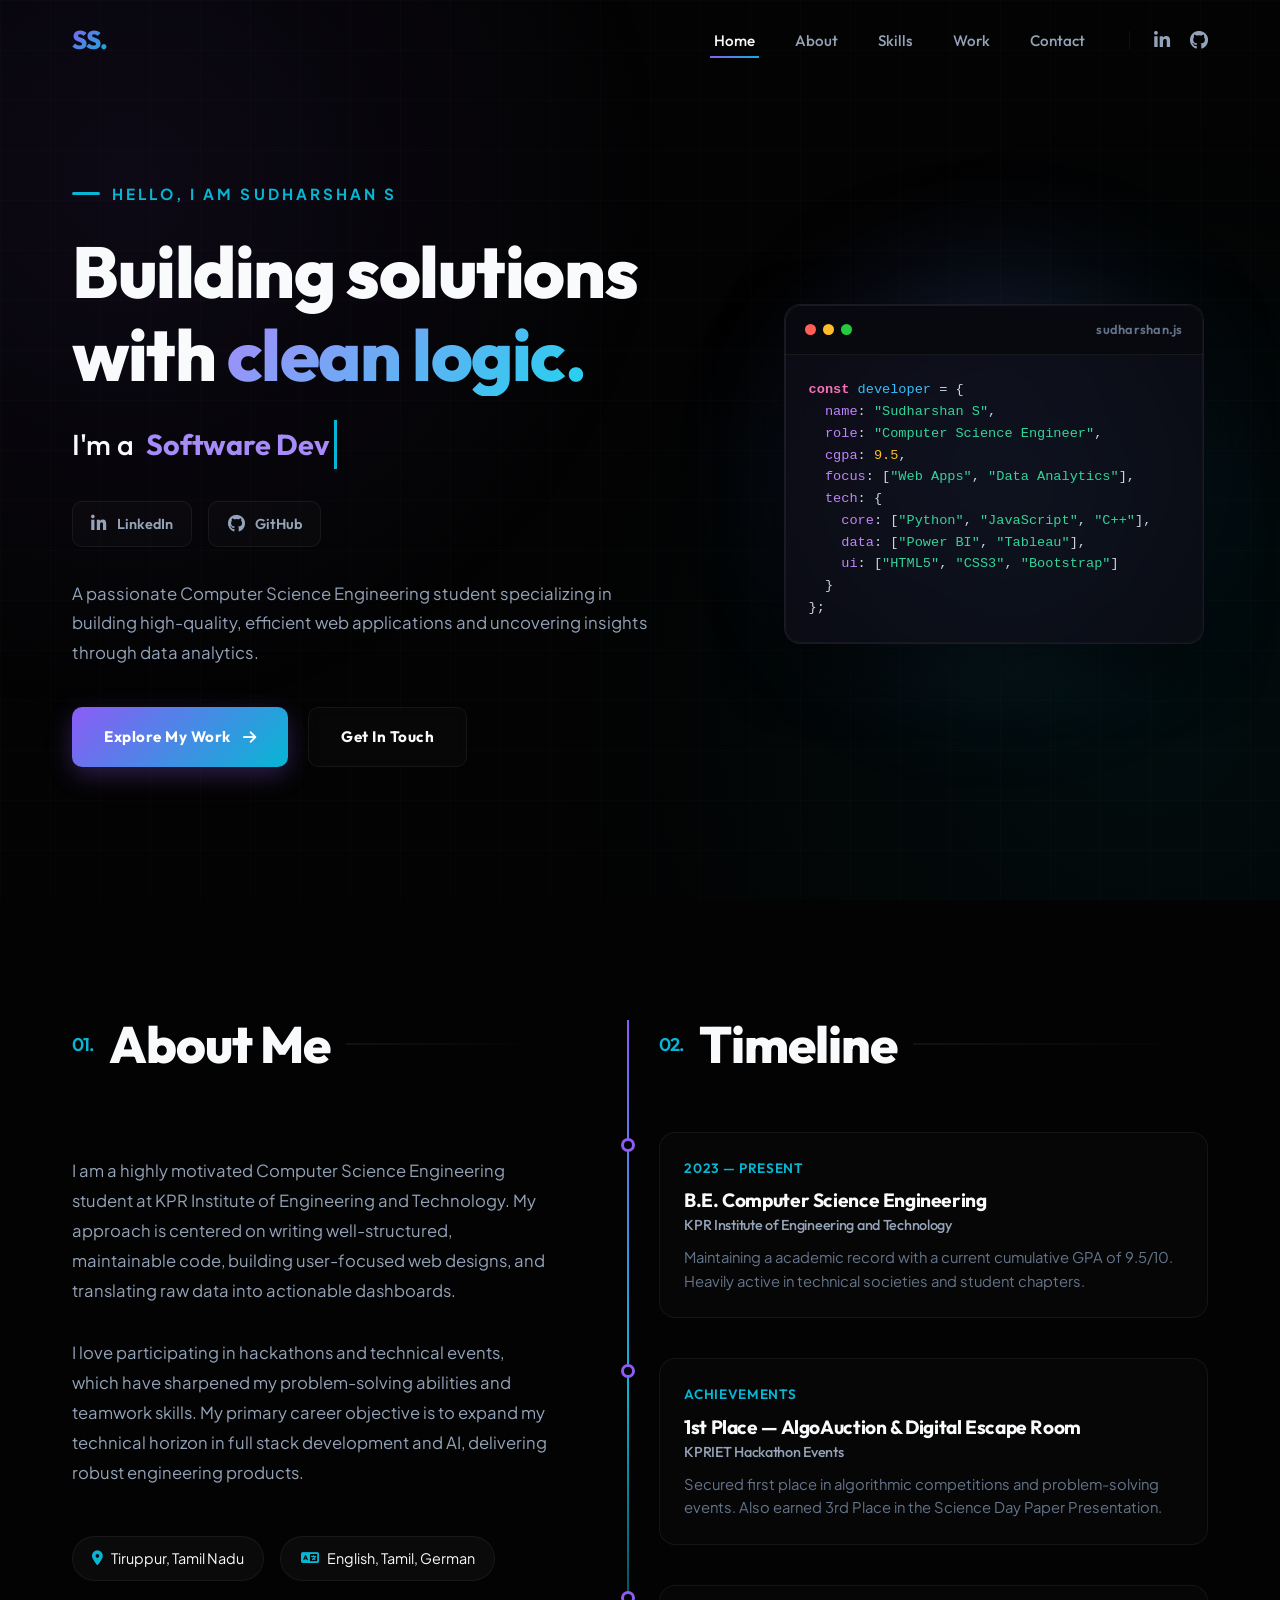
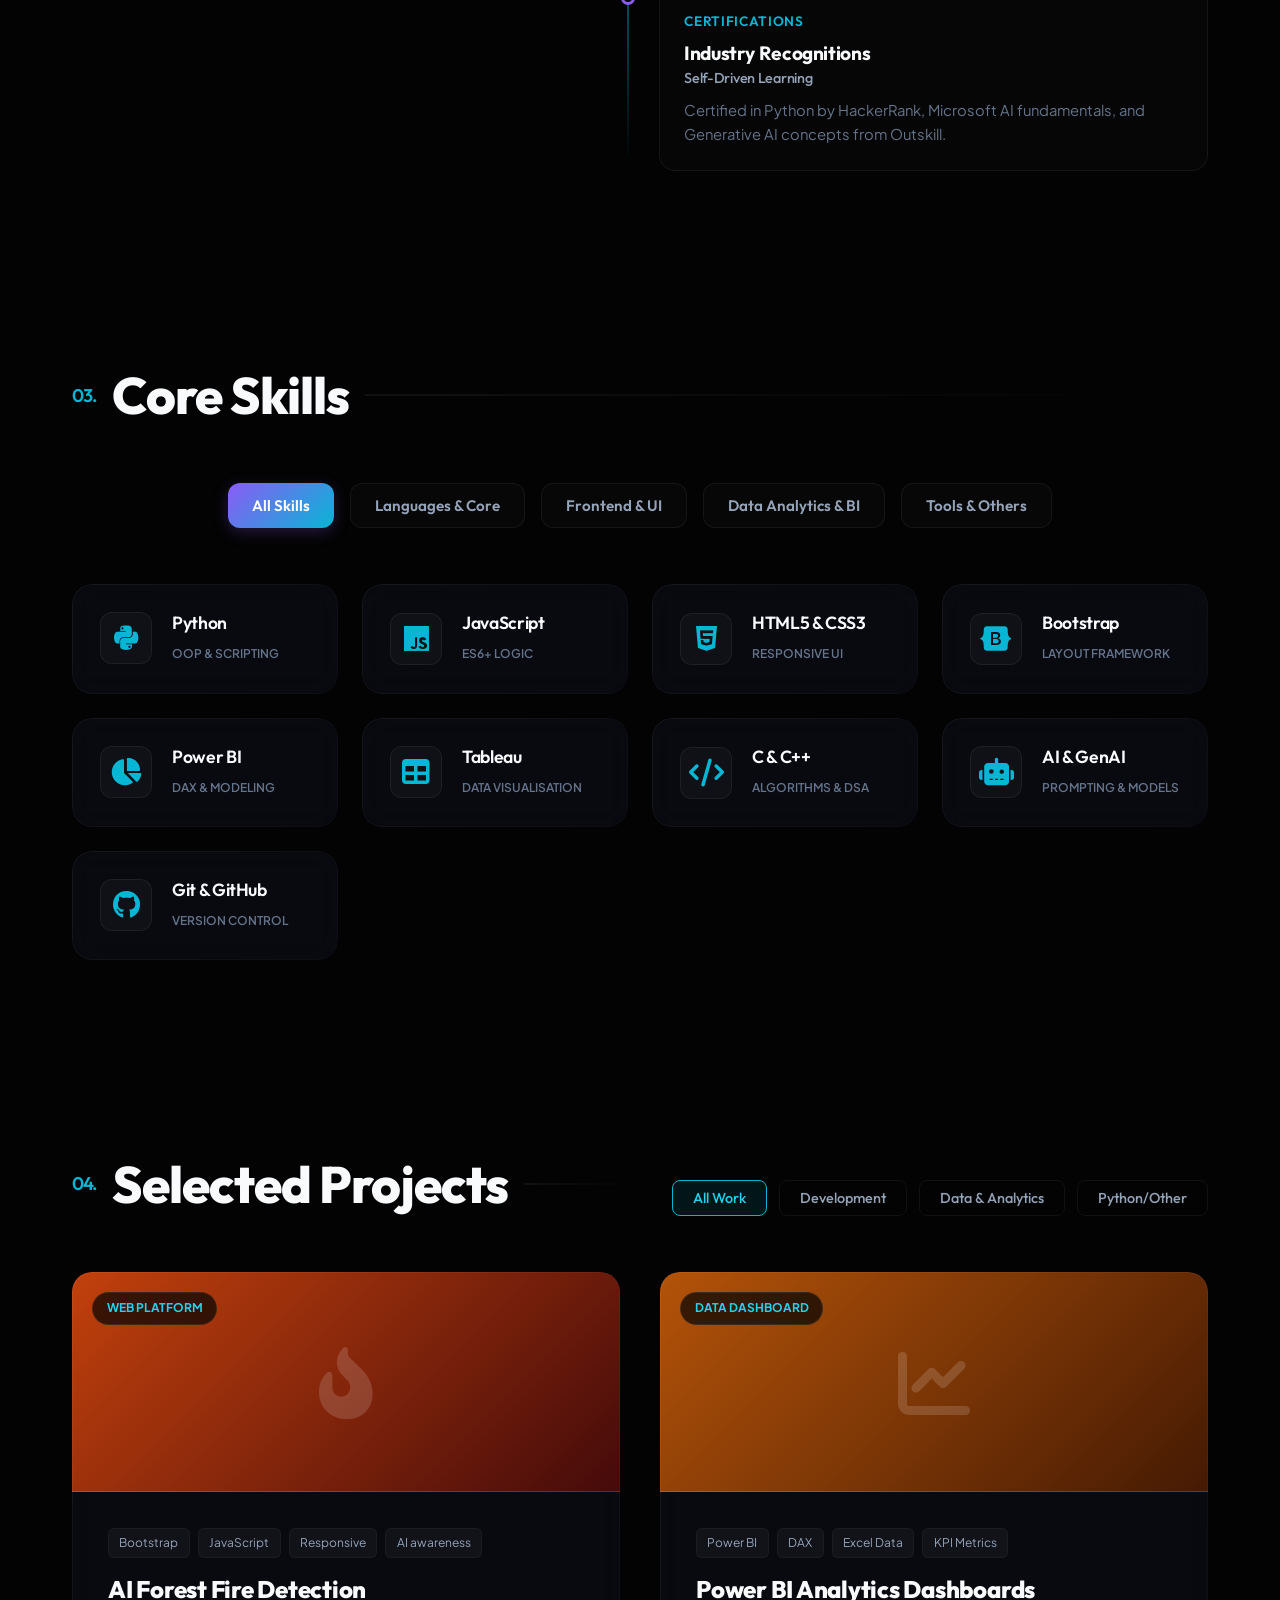
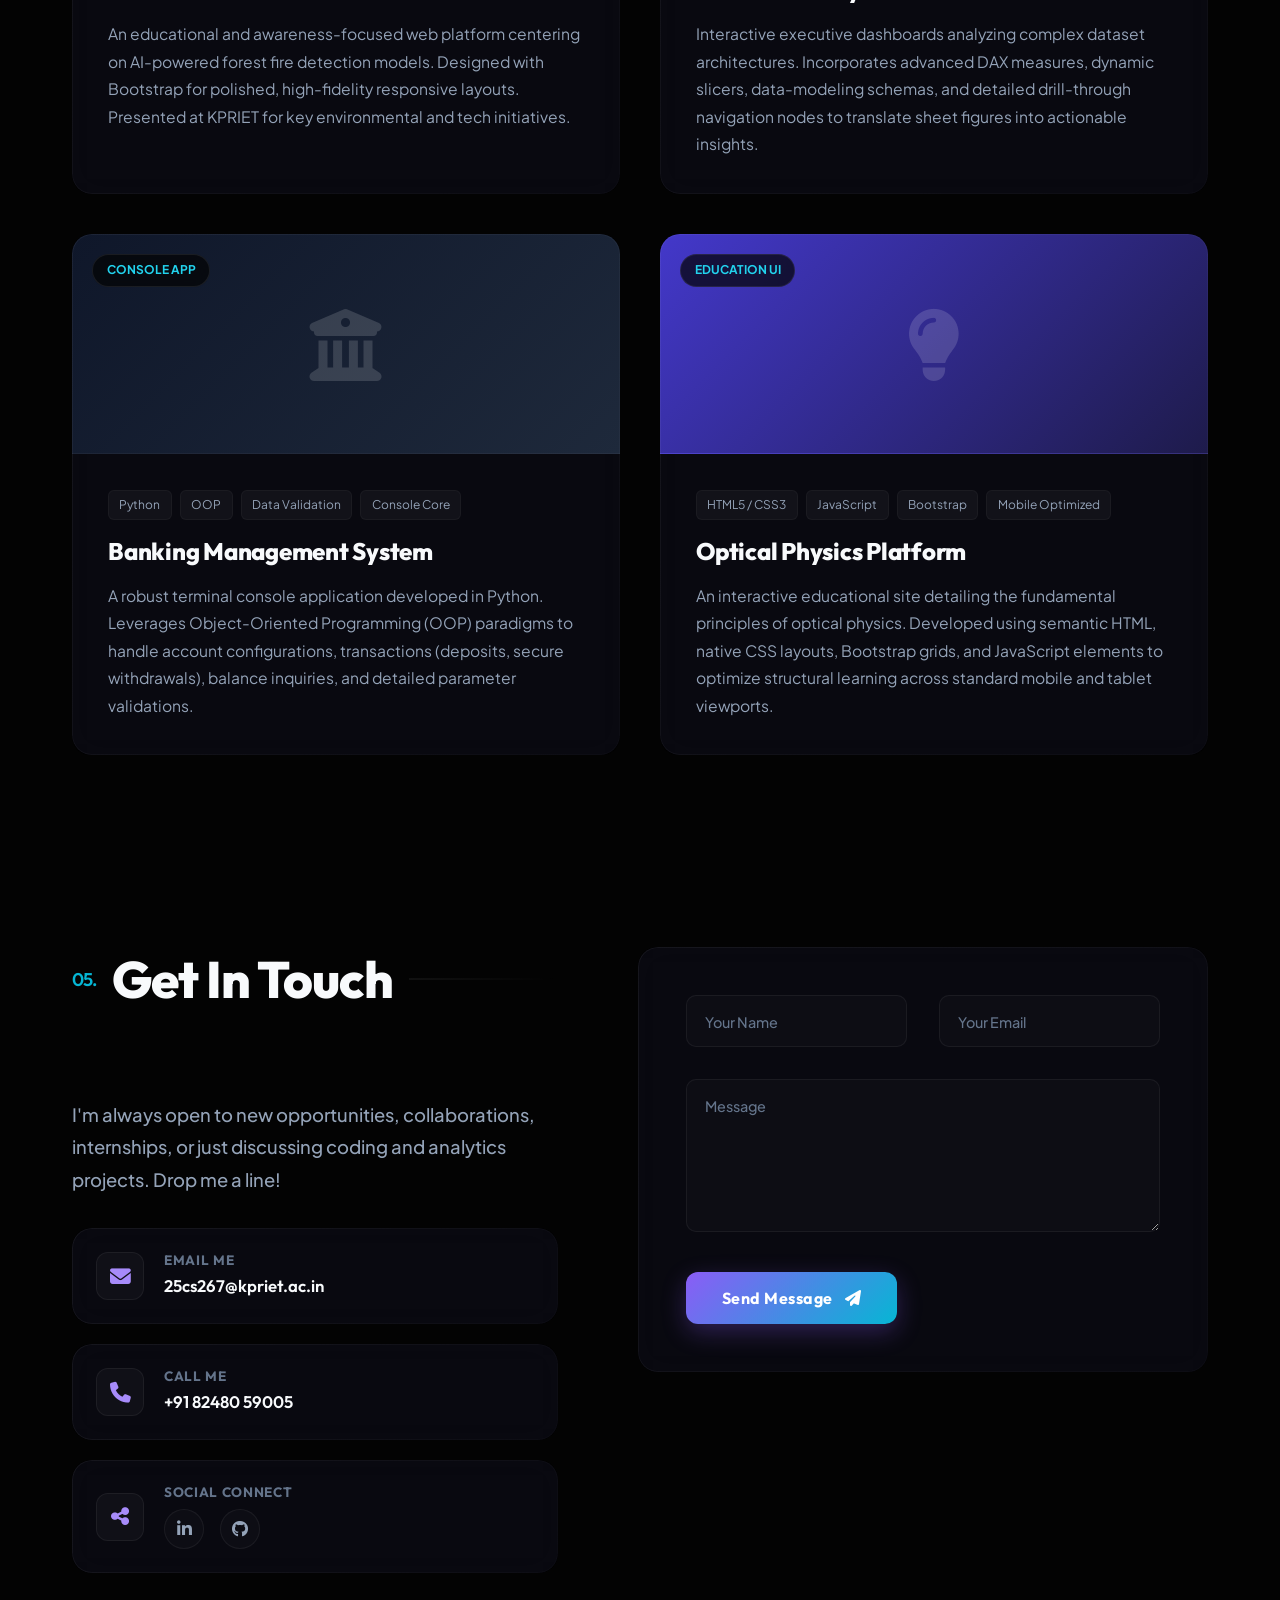
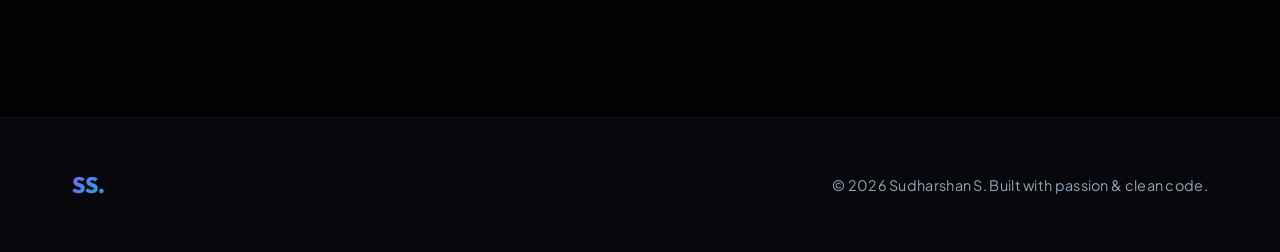
==== commit 50e494e8: "Fix LinkedIn link" ====
--- a/index.html
+++ b/index.html
@@ -41,7 +41,7 @@
           <li><a href="#contact" class="nav-link">Contact</a></li>
         </ul>
         <div class="nav-socials">
-          <a href="https://www.linkedin.com/in/sudharshan-s267" target="_blank" rel="noopener noreferrer" class="nav-linkedin" title="LinkedIn Profile" aria-label="LinkedIn Profile"><i class="fa-brands fa-linkedin-in"></i></a>
+          <a href="https://www.linkedin.com/in/sudharshan-s-3197b03a7" target="_blank" rel="noopener noreferrer" class="nav-linkedin" title="LinkedIn Profile" aria-label="LinkedIn Profile"><i class="fa-brands fa-linkedin-in"></i></a>
           <a href="https://github.com/sudharshan-s267" target="_blank" rel="noopener noreferrer" class="nav-github" title="GitHub Profile" aria-label="GitHub Profile"><i class="fa-brands fa-github"></i></a>
         </div>
       </div>
@@ -67,7 +67,7 @@
 
           <!-- Quick Access Top Socials row - Gmail opens composer directly -->
           <div class="hero-socials-row">
-            <a href="https://www.linkedin.com/in/sudharshan-s267" target="_blank" rel="noopener noreferrer" class="hero-social-link hero-linkedin"><i class="fa-brands fa-linkedin-in"></i> LinkedIn</a>
+            <a href="https://www.linkedin.com/in/sudharshan-s-3197b03a7" target="_blank" rel="noopener noreferrer" class="hero-social-link hero-linkedin"><i class="fa-brands fa-linkedin-in"></i> LinkedIn</a>
             <a href="https://github.com/sudharshan-s267" target="_blank" rel="noopener noreferrer" class="hero-social-link hero-github"><i class="fa-brands fa-github"></i> GitHub</a>
             <!-- Gmail Compose direct link using #compose anchor -->
 
@@ -401,7 +401,7 @@
                 <div class="contact-card-info">
                   <h4>Social Connect</h4>
                   <div class="contact-social-row">
-                    <a href="https://www.linkedin.com/in/sudharshan-s267" target="_blank" rel="noopener noreferrer" class="social-circle-btn" aria-label="LinkedIn Profile"><i class="fa-brands fa-linkedin-in"></i></a>
+                    <a href="https://www.linkedin.com/in/sudharshan-s-3197b03a7" target="_blank" rel="noopener noreferrer" class="social-circle-btn" aria-label="LinkedIn Profile"><i class="fa-brands fa-linkedin-in"></i></a>
                     <a href="https://github.com/sudharshan-s267" target="_blank" rel="noopener noreferrer" class="social-circle-btn" aria-label="GitHub Profile"><i class="fa-brands fa-github"></i></a>
                   </div>
                 </div>
--- a/styles.css
+++ b/styles.css
@@ -147,22 +147,30 @@
 }
 
 .section {
-  padding: 8rem 0 6rem;
+  padding: 7rem 0 5rem;
   position: relative;
 }
 
+@media (max-width: 768px) {
+  .section {
+    padding: 4rem 0 3rem;
+  }
+}
+
 .section-title {
-  font-size: clamp(2rem, 4.5vw, 3rem);
-  margin-bottom: 3rem;
+  font-size: clamp(2rem, 4.5vw, 3.2rem);
+  margin-bottom: 3.5rem;
   position: relative;
   display: flex;
   align-items: center;
   gap: 1rem;
+  font-weight: 800;
+  letter-spacing: -0.02em;
 }
 
 .section-title::after {
   content: '';
-  height: 1px;
+  height: 2px;
   flex-grow: 1;
   background: linear-gradient(90deg, var(--border-light) 0%, transparent 100%);
 }
@@ -178,41 +186,45 @@
 .btn {
   display: inline-flex;
   align-items: center;
+  justify-content: center;
   gap: 0.75rem;
-  padding: 0.85rem 1.75rem;
-  border-radius: 12px;
+  padding: 1rem 2rem;
+  border-radius: 10px;
   font-family: var(--font-headings);
-  font-weight: 600;
+  font-weight: 700;
   font-size: 0.95rem;
   cursor: pointer;
   transition: var(--transition-smooth);
   position: relative;
   overflow: hidden;
+  letter-spacing: 0.5px;
+  text-transform: none;
 }
 
 .btn-primary {
   background: var(--gradient-primary);
   color: #fff;
   border: none;
-  box-shadow: 0 4px 20px rgba(139, 92, 246, 0.25);
+  box-shadow: 0 8px 24px rgba(139, 92, 246, 0.3);
 }
 
 .btn-primary:hover {
-  transform: translateY(-3px);
-  box-shadow: 0 8px 25px rgba(139, 92, 246, 0.4);
+  transform: translateY(-4px);
+  box-shadow: 0 12px 32px rgba(139, 92, 246, 0.45);
 }
 
 .btn-secondary {
-  background: rgba(255, 255, 255, 0.03);
+  background: rgba(255, 255, 255, 0.02);
   color: var(--text-primary);
-  border: 1px solid var(--border-light);
-  backdrop-filter: blur(8px);
+  border: 1.5px solid var(--border-light);
+  backdrop-filter: blur(10px);
 }
 
 .btn-secondary:hover {
   background: rgba(255, 255, 255, 0.08);
-  border-color: var(--border-active);
-  transform: translateY(-3px);
+  border-color: var(--color-cyan);
+  transform: translateY(-4px);
+  box-shadow: 0 8px 20px rgba(6, 182, 212, 0.15);
 }
 
 /* Glassmorphism Card base with glowing masked borders */
@@ -402,27 +414,29 @@
 }
 
 .hero-hello {
-  font-size: 1.1rem;
-  font-weight: 600;
+  font-size: 0.95rem;
+  font-weight: 700;
   color: var(--color-cyan);
   text-transform: uppercase;
-  letter-spacing: 0.15em;
-  display: flex;
-  align-items: center;
-  gap: 0.5rem;
+  letter-spacing: 0.2em;
+  display: flex;
+  align-items: center;
+  gap: 0.75rem;
 }
 
 .hero-hello::before {
   content: '';
-  width: 20px;
-  height: 2px;
+  width: 28px;
+  height: 3px;
   background-color: var(--color-cyan);
+  border-radius: 2px;
 }
 
 .hero-headline {
-  font-size: clamp(2.5rem, 6vw, 4.5rem);
-  line-height: 1.1;
+  font-size: clamp(2.5rem, 7vw, 4.5rem);
+  line-height: 1.15;
   font-weight: 800;
+  letter-spacing: -0.02em;
 }
 
 .hero-typing {
@@ -448,9 +462,10 @@
 
 .hero-description {
   color: var(--text-secondary);
-  font-size: 1.1rem;
-  max-width: 620px;
-  line-height: 1.8;
+  font-size: 1.05rem;
+  max-width: 580px;
+  line-height: 1.75;
+  margin-bottom: 0.5rem;
 }
 
 /* Quick Access Top Socials row requested by User */
@@ -651,8 +666,9 @@
 
 .about-text {
   color: var(--text-secondary);
-  font-size: 1.05rem;
+  font-size: 1.04rem;
   line-height: 1.8;
+  margin-bottom: 0.5rem;
 }
 
 .about-badges {
@@ -932,6 +948,11 @@
   height: 100%;
   display: flex;
   flex-direction: column;
+  transition: var(--transition-smooth);
+}
+
+.project-card:hover {
+  transform: translateY(-8px);
 }
 
 .project-visual {
@@ -1012,19 +1033,23 @@
 }
 
 .project-title {
-  font-size: 1.4rem;
-  font-weight: 700;
+  font-size: 1.5rem;
+  font-weight: 800;
+  letter-spacing: -0.01em;
   transition: var(--transition-fast);
 }
 
 .project-card:hover .project-title {
-  color: var(--color-purple-light);
+  background: var(--gradient-text);
+  -webkit-background-clip: text;
+  -webkit-text-fill-color: transparent;
+  background-clip: text;
 }
 
 .project-desc {
   color: var(--text-secondary);
-  font-size: 0.95rem;
-  line-height: 1.7;
+  font-size: 0.98rem;
+  line-height: 1.75;
 }
 
 .project-footer {
@@ -1069,9 +1094,10 @@
 }
 
 .contact-lead {
-  font-size: 1.2rem;
+  font-size: 1.15rem;
   color: var(--text-secondary);
-  line-height: 1.7;
+  line-height: 1.75;
+  font-weight: 500;
 }
 
 .contact-cards {
@@ -1151,8 +1177,9 @@
 .contact-form {
   display: flex;
   flex-direction: column;
-  gap: 1.5rem;
-  padding: 2.5rem;
+  gap: 2rem;
+  padding: 3rem;
+  border-radius: 20px;
 }
 
 .form-group {
@@ -1163,40 +1190,44 @@
 .form-row {
   display: grid;
   grid-template-columns: 1fr 1fr;
-  gap: 1.5rem;
+  gap: 2rem;
 }
 
 .contact-form input,
 .contact-form textarea {
   width: 100%;
-  padding: 1.15rem;
+  padding: 0.95rem 1.2rem;
   background: rgba(255, 255, 255, 0.02);
-  border: 1px solid var(--border-light);
-  border-radius: 12px;
+  border: 1.5px solid var(--border-light);
+  border-radius: 10px;
   color: var(--text-primary);
   font-family: var(--font-body);
   font-size: 0.95rem;
   transition: var(--transition-fast);
   outline: none;
+  letter-spacing: 0.3px;
 }
 
 .contact-form textarea {
   resize: vertical;
+  min-height: 150px;
+  line-height: 1.6;
 }
 
 /* Custom Label Focus states */
 .form-group label {
   position: absolute;
-  left: 1.15rem;
-  top: 1.15rem;
+  left: 1.2rem;
+  top: 0.95rem;
   color: var(--text-muted);
-  font-size: 0.95rem;
+  font-size: 0.9rem;
   pointer-events: none;
   transition: var(--transition-fast);
+  font-weight: 500;
 }
 
 .contact-form textarea ~ label {
-  top: 1.15rem;
+  top: 0.95rem;
 }
 
 /* Label Floats up on focus/has value */
@@ -1204,19 +1235,21 @@
 .contact-form input:not(:placeholder-shown) ~ label,
 .contact-form textarea:focus ~ label,
 .contact-form textarea:not(:placeholder-shown) ~ label {
-  top: -0.6rem;
-  left: 0.75rem;
+  top: -0.65rem;
+  left: 0.9rem;
   font-size: 0.75rem;
-  padding: 0 0.4rem;
+  padding: 0 0.35rem;
   background: var(--bg-primary);
-  color: var(--color-cyan);
+  color: var(--color-cyan-light);
   font-weight: 700;
+  letter-spacing: 0.5px;
 }
 
 .contact-form input:focus,
 .contact-form textarea:focus {
   border-color: var(--color-cyan);
-  background: rgba(255, 255, 255, 0.04);
+  background: rgba(255, 255, 255, 0.06);
+  box-shadow: 0 0 0 3px rgba(6, 182, 212, 0.1);
 }
 
 /* Honeypot fields */
@@ -1275,6 +1308,53 @@
 
 .form-status.error {
   color: #ef4444;
+}
+
+/* ==========================================
+   Footer Section
+   ========================================== */
+.footer {
+  background: rgba(10, 10, 15, 0.8);
+  backdrop-filter: blur(10px);
+  border-top: 1px solid var(--border-light);
+  padding: 3rem 0;
+  margin-top: 4rem;
+  position: relative;
+  z-index: 10;
+}
+
+.footer-inner {
+  display: flex;
+  align-items: center;
+  justify-content: space-between;
+  gap: 2rem;
+}
+
+.footer-logo {
+  font-family: var(--font-headings);
+  font-weight: 800;
+  font-size: 1.4rem;
+  background: var(--gradient-primary);
+  -webkit-background-clip: text;
+  -webkit-text-fill-color: transparent;
+  background-clip: text;
+}
+
+.footer-copy {
+  color: var(--text-secondary);
+  font-size: 0.9rem;
+  letter-spacing: 0.3px;
+}
+
+@media (max-width: 768px) {
+  .footer-inner {
+    flex-direction: column;
+    text-align: center;
+  }
+  
+  .footer {
+    padding: 2rem 0;
+  }
 }
 
 /* ==========================================
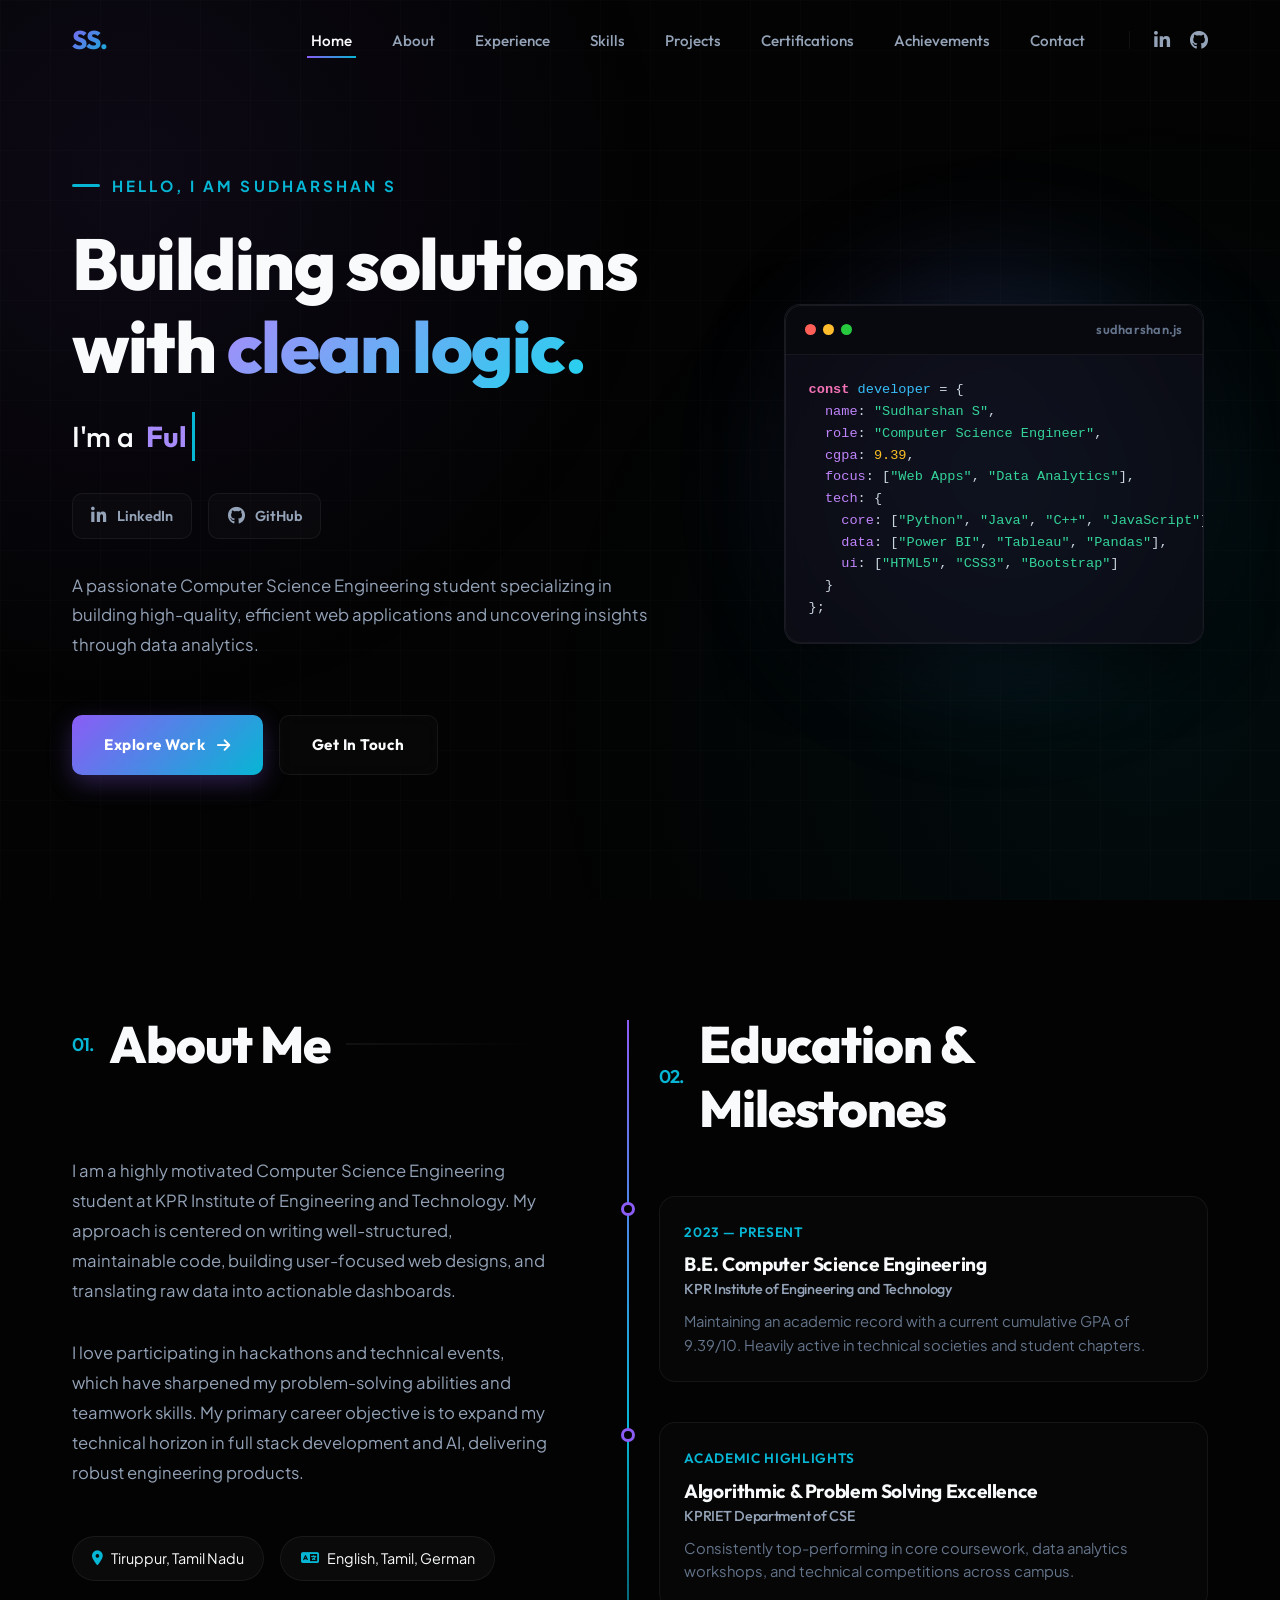
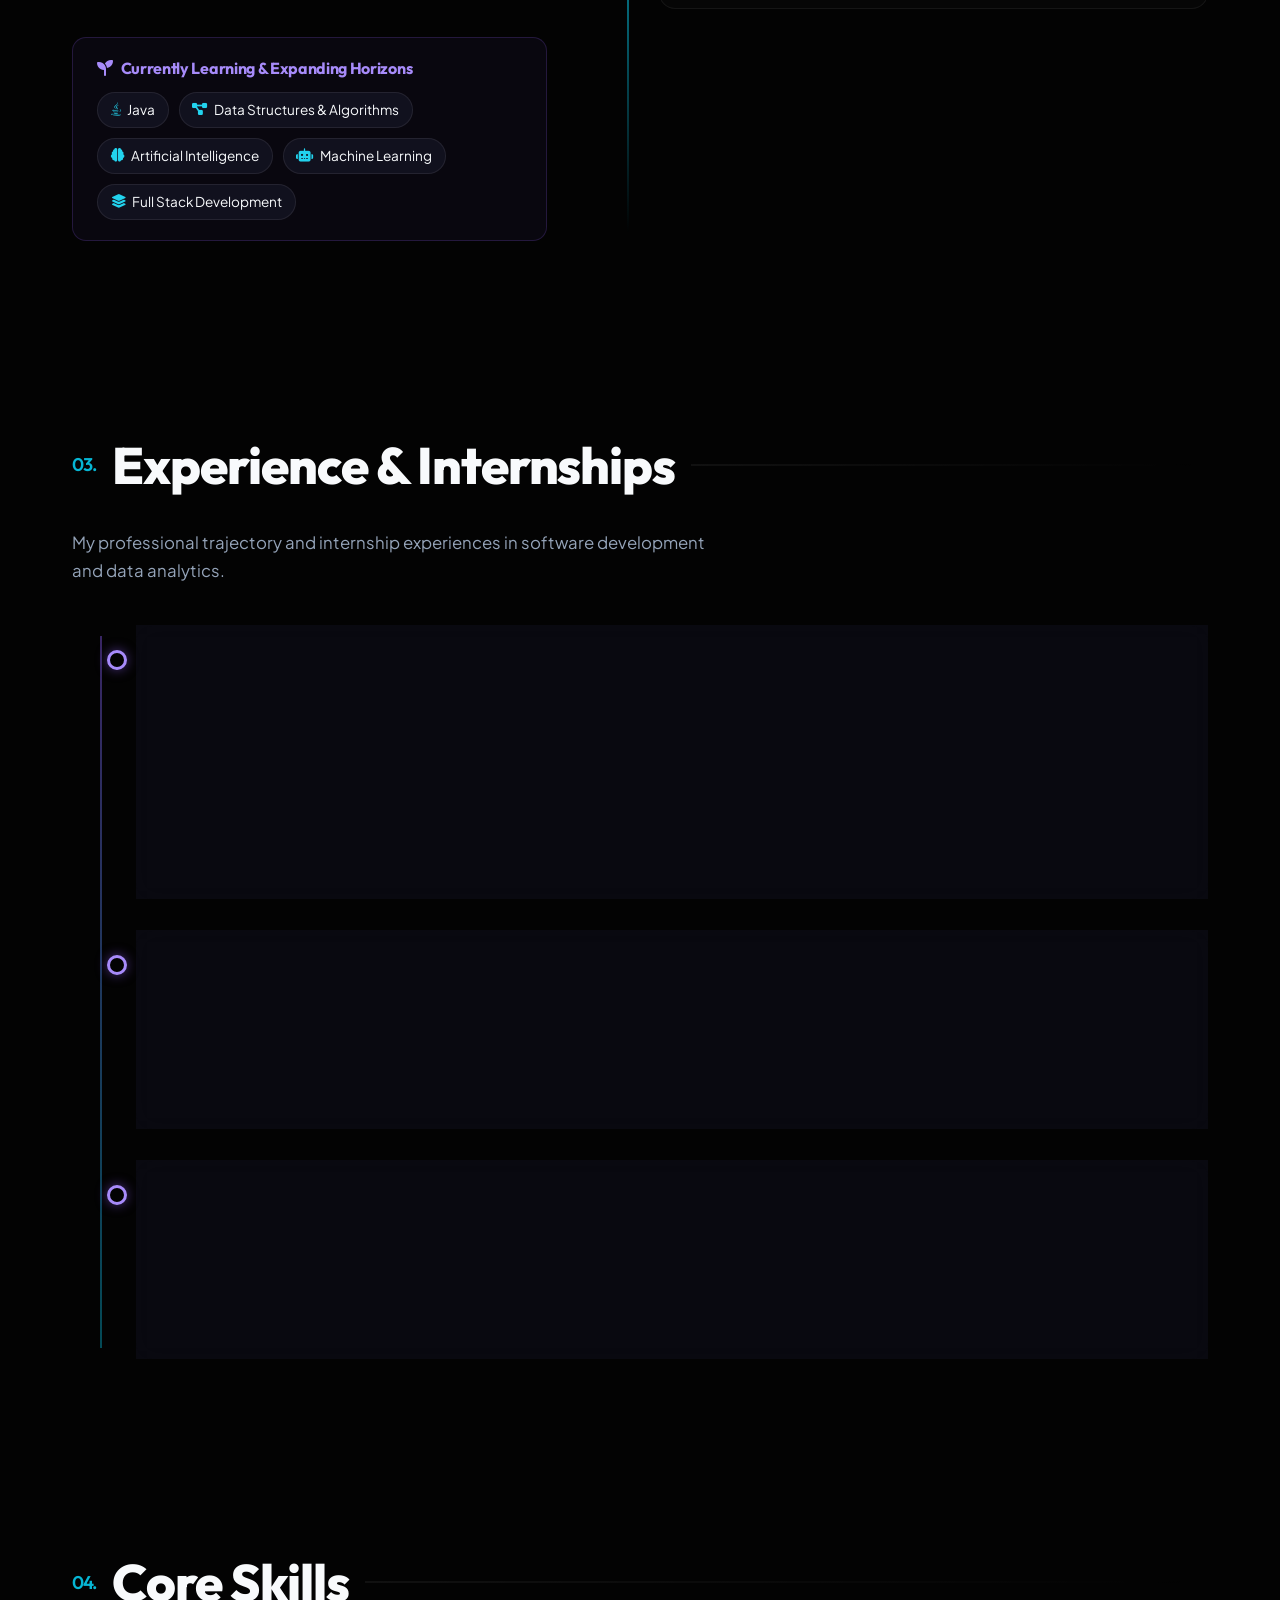
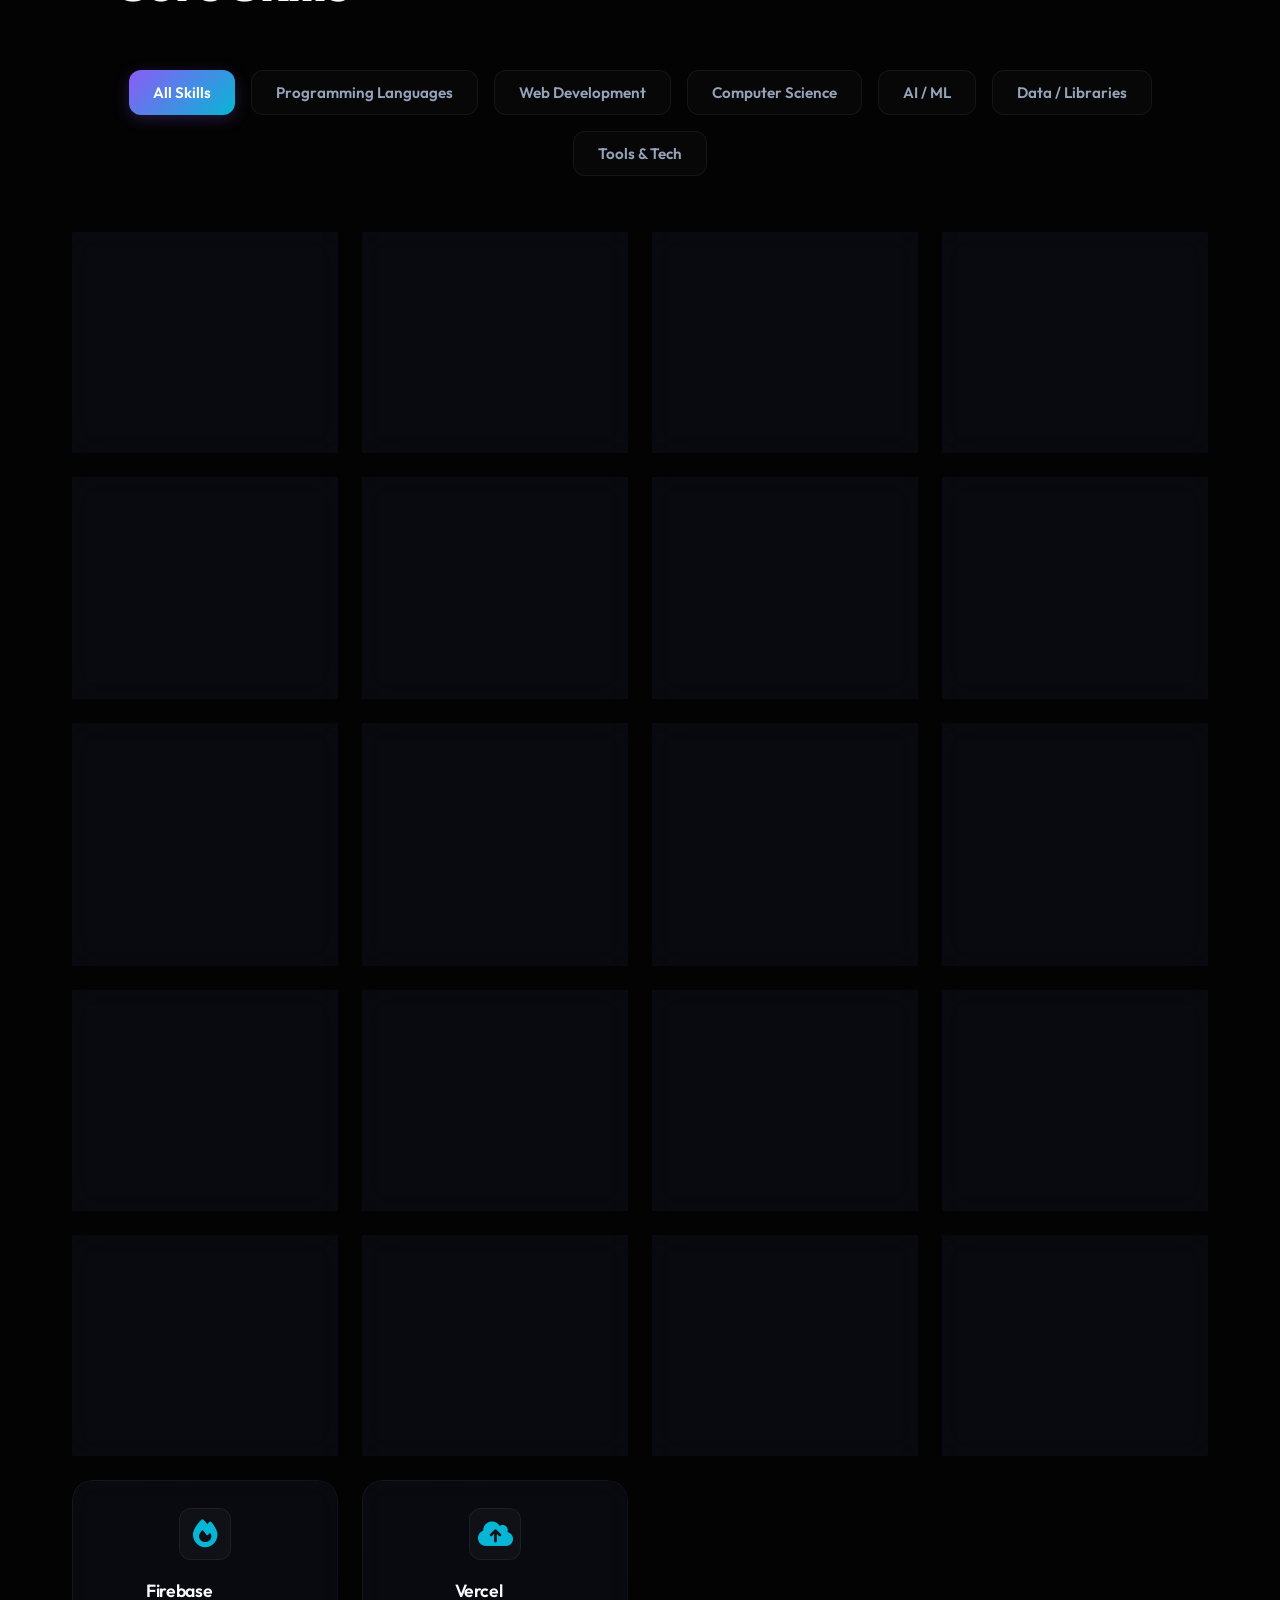
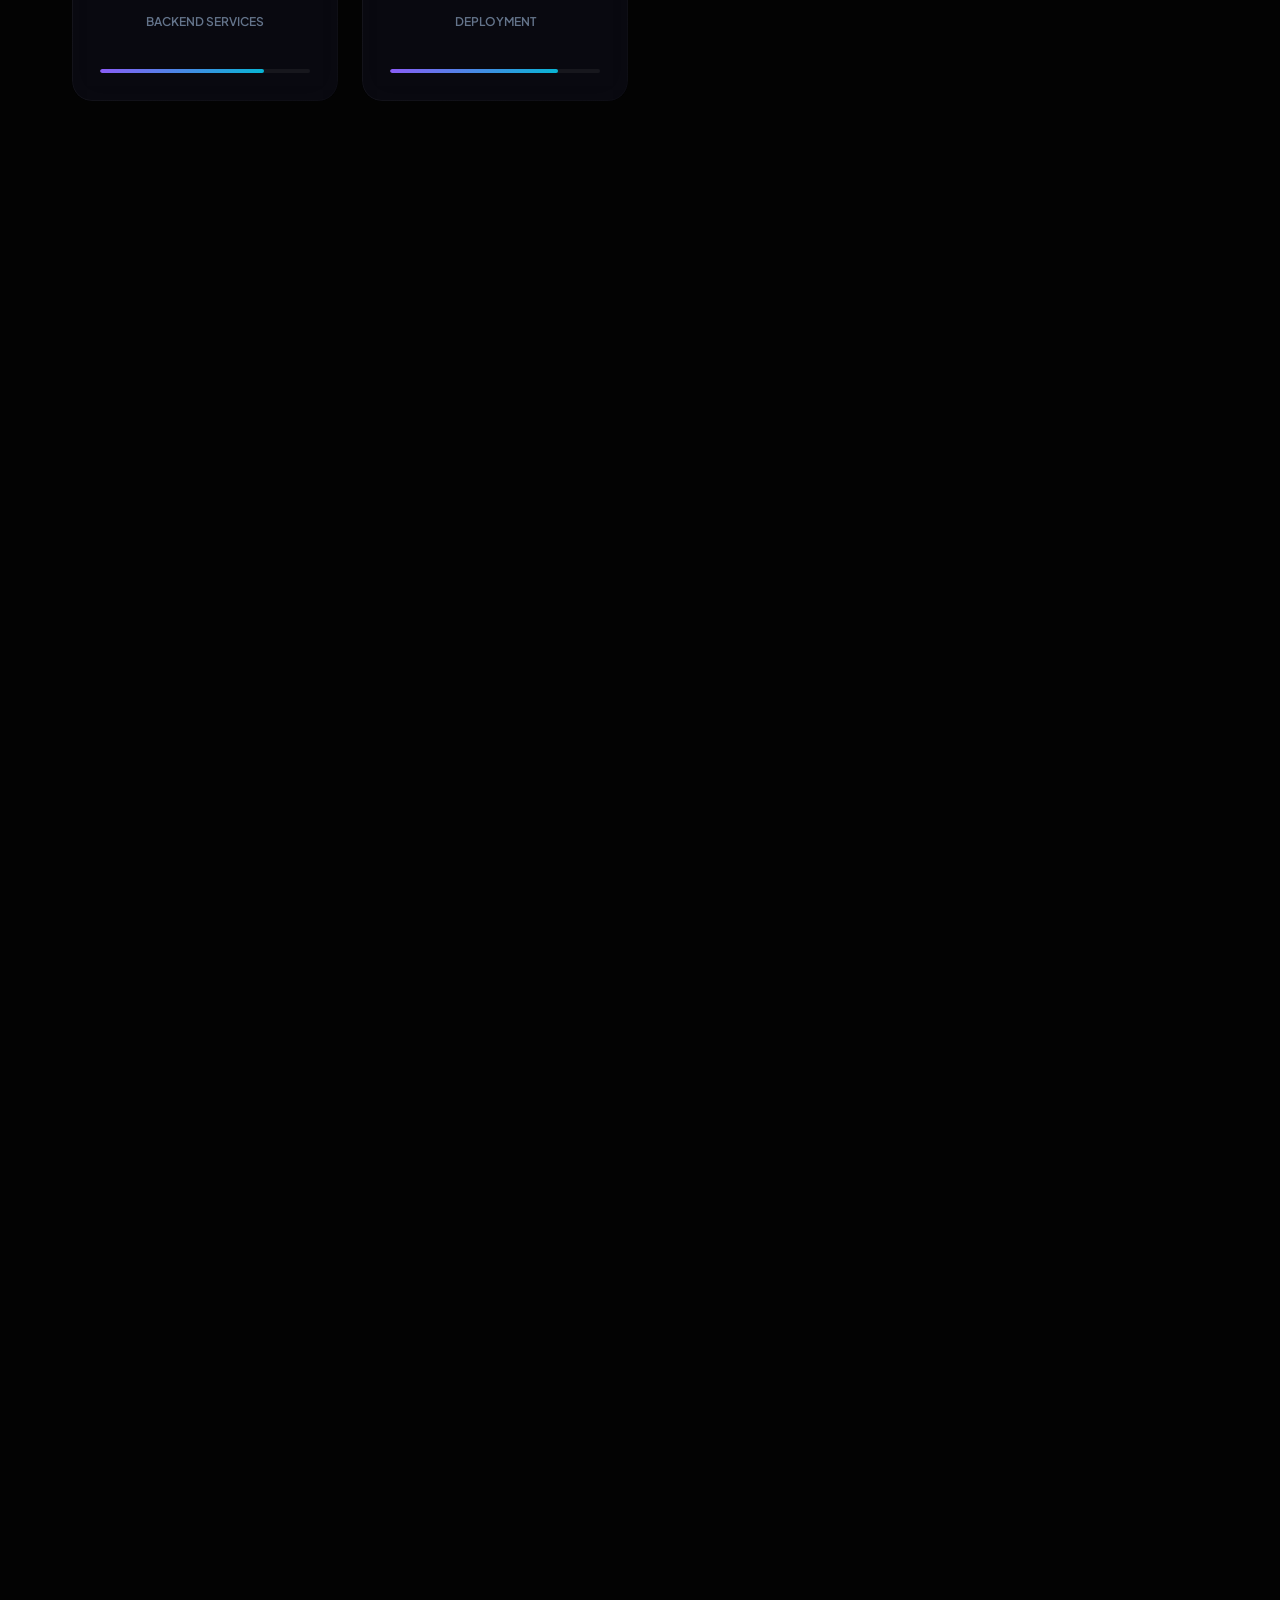
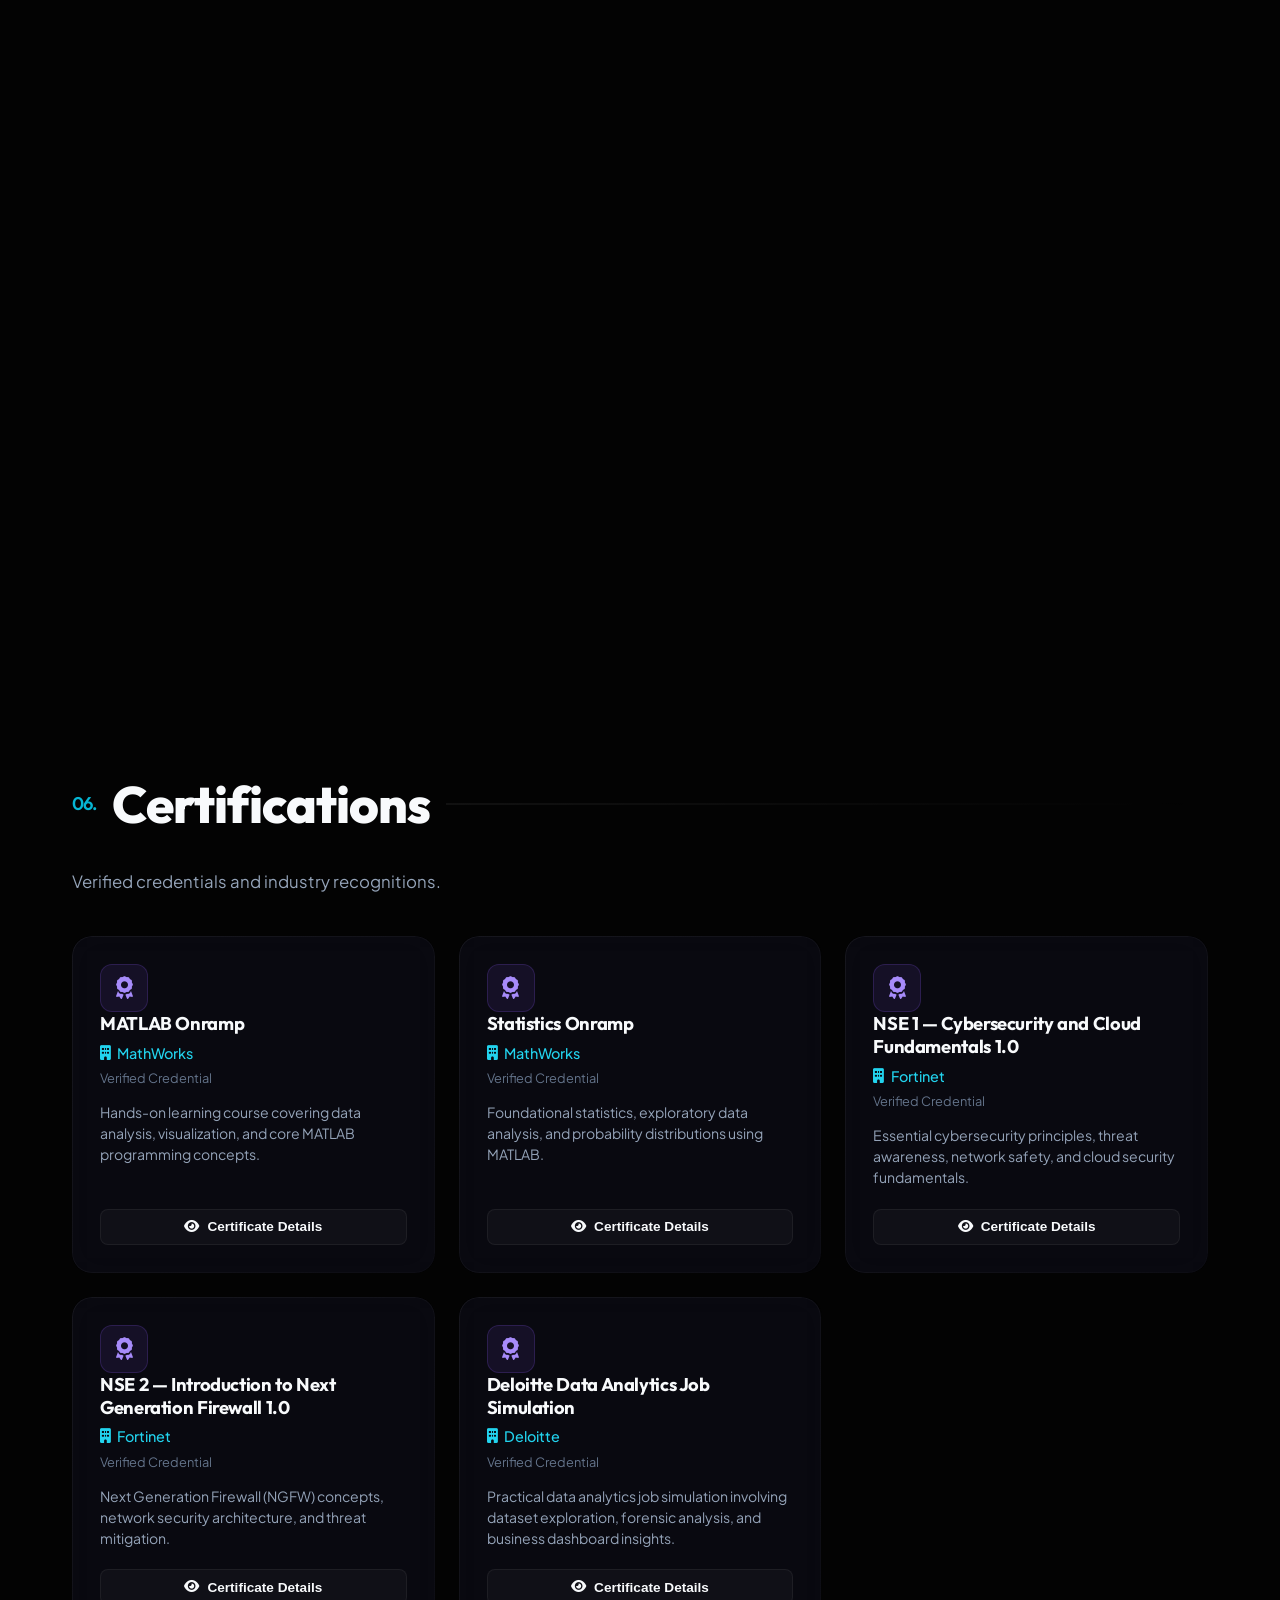
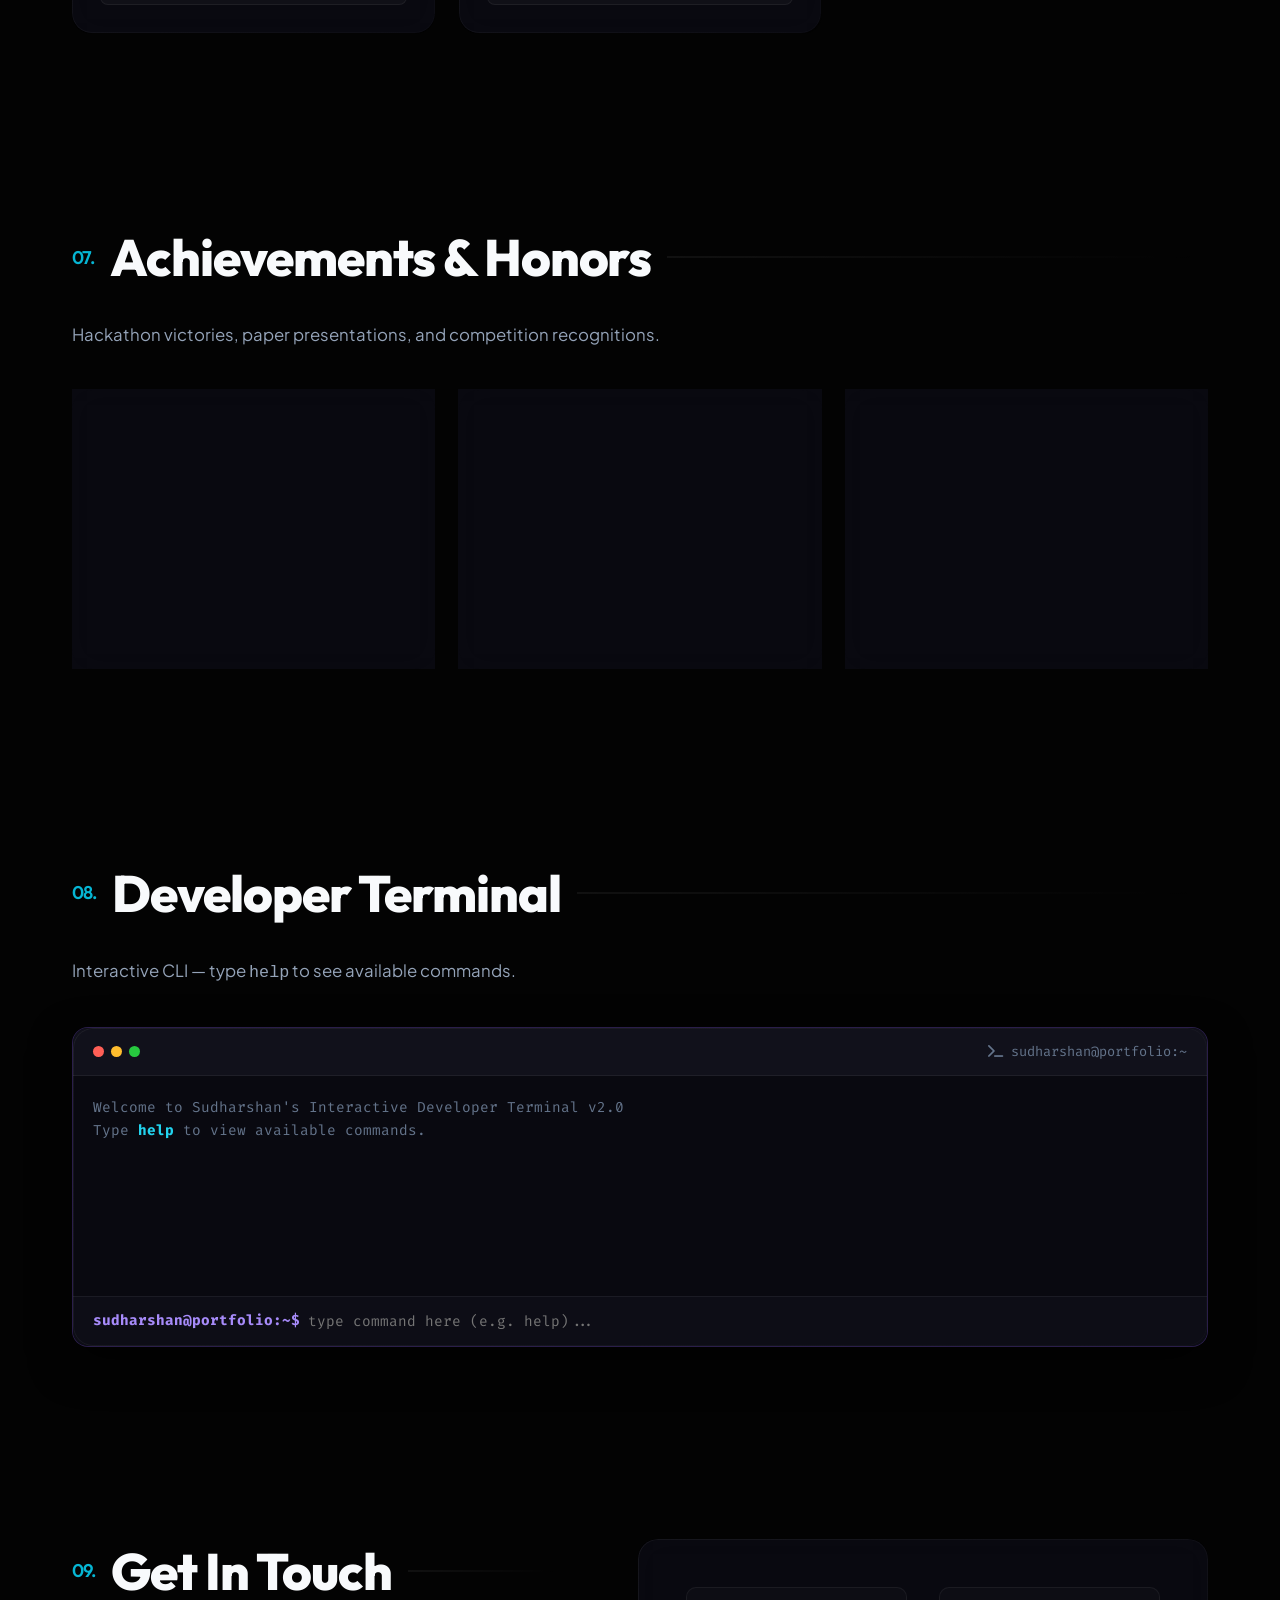
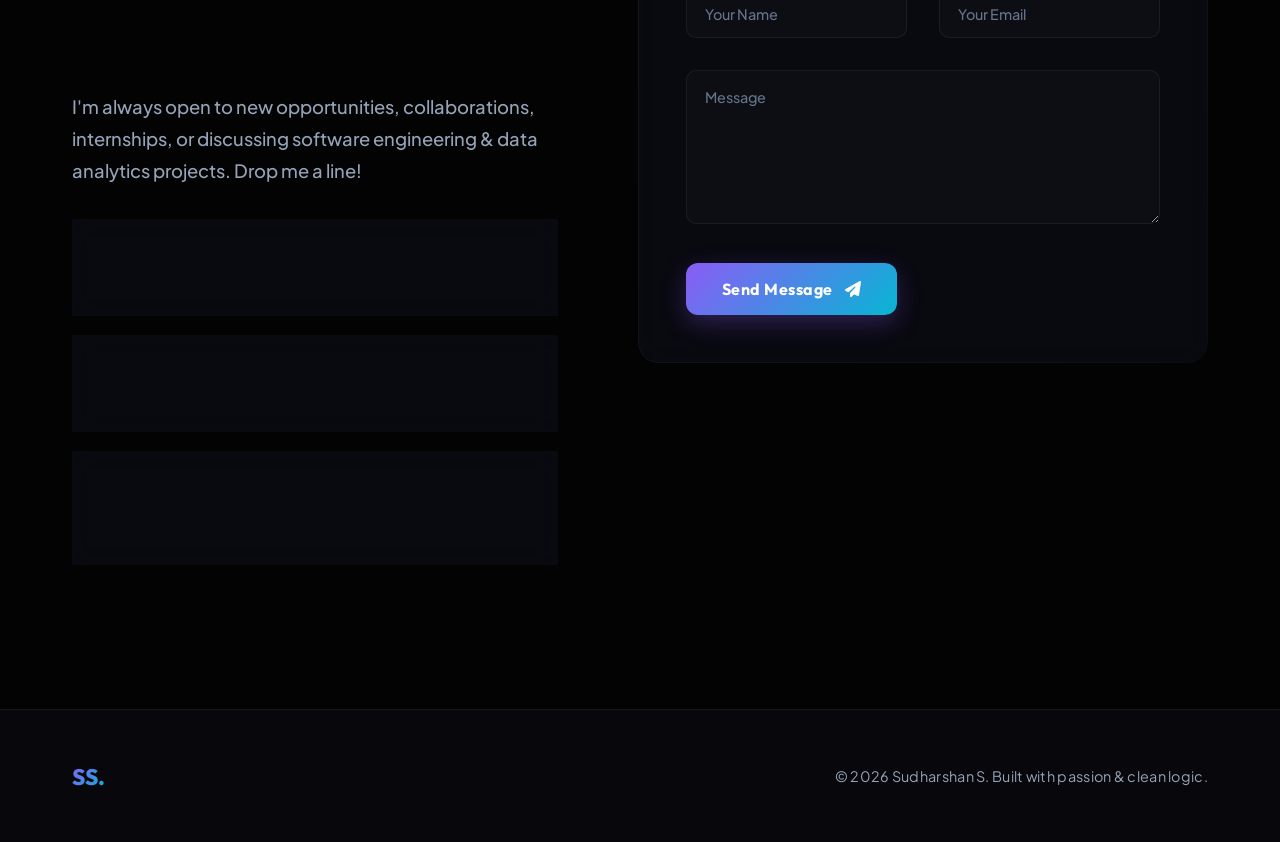
==== commit 71164749: "Update portfolio: 3 internships, confirmed certifications, achievements, KPRIET WayFinder, and devel" ====
--- a/index.html
+++ b/index.html
@@ -11,7 +11,7 @@
   <!-- Preconnects & Fonts -->
   <link rel="preconnect" href="https://fonts.googleapis.com" />
   <link rel="preconnect" href="https://fonts.gstatic.com" crossorigin />
-  <link href="https://fonts.googleapis.com/css2?family=Outfit:wght@300;400;500;600;700;800&family=Plus+Jakarta+Sans:wght@300;400;500;600;700&display=swap" rel="stylesheet" />
+  <link href="https://fonts.googleapis.com/css2?family=Outfit:wght@300;400;500;600;700;800&family=Plus+Jakarta+Sans:wght@300;400;500;600;700&family=Fira+Code:wght@400;500&display=swap" rel="stylesheet" />
   
   <!-- FontAwesome Icons -->
   <link rel="stylesheet" href="https://cdnjs.cloudflare.com/ajax/libs/font-awesome/6.5.1/css/all.min.css" crossorigin="anonymous" referrerpolicy="no-referrer" />
@@ -36,13 +36,16 @@
         <ul class="nav-menu">
           <li><a href="#home" class="nav-link active">Home</a></li>
           <li><a href="#about" class="nav-link">About</a></li>
+          <li><a href="#experience" class="nav-link">Experience</a></li>
           <li><a href="#skills" class="nav-link">Skills</a></li>
-          <li><a href="#projects" class="nav-link">Work</a></li>
+          <li><a href="#projects" class="nav-link">Projects</a></li>
+          <li><a href="#certifications" class="nav-link">Certifications</a></li>
+          <li><a href="#achievements" class="nav-link">Achievements</a></li>
           <li><a href="#contact" class="nav-link">Contact</a></li>
         </ul>
         <div class="nav-socials">
-          <a href="https://www.linkedin.com/in/sudharshan-s-3197b03a7" target="_blank" rel="noopener noreferrer" class="nav-linkedin" title="LinkedIn Profile" aria-label="LinkedIn Profile"><i class="fa-brands fa-linkedin-in"></i></a>
-          <a href="https://github.com/sudharshan-s267" target="_blank" rel="noopener noreferrer" class="nav-github" title="GitHub Profile" aria-label="GitHub Profile"><i class="fa-brands fa-github"></i></a>
+          <a href="https://www.linkedin.com/in/sudharshan-s-3197b03a7" target="_blank" rel="noopener noreferrer" class="nav-social-btn" title="LinkedIn Profile" aria-label="LinkedIn Profile"><i class="fa-brands fa-linkedin-in"></i></a>
+          <a href="https://github.com/sudharshan-s267" target="_blank" rel="noopener noreferrer" class="nav-social-btn" title="GitHub Profile" aria-label="GitHub Profile"><i class="fa-brands fa-github"></i></a>
         </div>
       </div>
       <button class="nav-toggle" id="nav-toggle" aria-label="Toggle Navigation Menu">
@@ -65,19 +68,18 @@
             I'm a &nbsp;<span id="typed-text"></span>
           </div>
 
-          <!-- Quick Access Top Socials row - Gmail opens composer directly -->
+          <!-- Quick Access Top Socials row -->
           <div class="hero-socials-row">
             <a href="https://www.linkedin.com/in/sudharshan-s-3197b03a7" target="_blank" rel="noopener noreferrer" class="hero-social-link hero-linkedin"><i class="fa-brands fa-linkedin-in"></i> LinkedIn</a>
             <a href="https://github.com/sudharshan-s267" target="_blank" rel="noopener noreferrer" class="hero-social-link hero-github"><i class="fa-brands fa-github"></i> GitHub</a>
-            <!-- Gmail Compose direct link using #compose anchor -->
-
           </div>
 
           <p class="hero-description">
             A passionate Computer Science Engineering student specializing in building high-quality, efficient web applications and uncovering insights through data analytics.
           </p>
+
           <div class="hero-buttons">
-            <a href="#projects" class="btn btn-primary">Explore My Work <i class="fa-solid fa-arrow-right"></i></a>
+            <a href="#projects" class="btn btn-primary">Explore Work <i class="fa-solid fa-arrow-right"></i></a>
             <a href="#contact" class="btn btn-secondary">Get In Touch</a>
           </div>
         </div>
@@ -85,7 +87,7 @@
         <div class="hero-visual fade-up">
           <div class="hero-orb"></div>
           
-          <!-- Redesigned IDE Code Workspace Widget -->
+          <!-- IDE Code Workspace Widget -->
           <div class="code-window">
             <div class="code-header">
               <div class="code-dots">
@@ -99,11 +101,11 @@
               <pre><code><span class="keyword">const</span> <span class="variable">developer</span> = {
   <span class="property">name</span>: <span class="string">"Sudharshan S"</span>,
   <span class="property">role</span>: <span class="string">"Computer Science Engineer"</span>,
-  <span class="property">cgpa</span>: <span class="number">9.5</span>,
+  <span class="property">cgpa</span>: <span class="number">9.39</span>,
   <span class="property">focus</span>: [<span class="string">"Web Apps"</span>, <span class="string">"Data Analytics"</span>],
   <span class="property">tech</span>: {
-    <span class="property">core</span>: [<span class="string">"Python"</span>, <span class="string">"JavaScript"</span>, <span class="string">"C++"</span>],
-    <span class="property">data</span>: [<span class="string">"Power BI"</span>, <span class="string">"Tableau"</span>],
+    <span class="property">core</span>: [<span class="string">"Python"</span>, <span class="string">"Java"</span>, <span class="string">"C++"</span>, <span class="string">"JavaScript"</span>],
+    <span class="property">data</span>: [<span class="string">"Power BI"</span>, <span class="string">"Tableau"</span>, <span class="string">"Pandas"</span>],
     <span class="property">ui</span>: [<span class="string">"HTML5"</span>, <span class="string">"CSS3"</span>, <span class="string">"Bootstrap"</span>]
   }
 };</code></pre>
@@ -125,15 +127,27 @@
             <p class="about-text">
               I love participating in hackathons and technical events, which have sharpened my problem-solving abilities and teamwork skills. My primary career objective is to expand my technical horizon in full stack development and AI, delivering robust engineering products.
             </p>
+            
             <div class="about-badges">
               <span class="badge-item"><i class="fa-solid fa-location-dot"></i> Tiruppur, Tamil Nadu</span>
-              <!-- Added German language badge -->
               <span class="badge-item"><i class="fa-solid fa-language"></i> English, Tamil, German</span>
+            </div>
+
+            <!-- Currently Learning Sub-section -->
+            <div class="currently-learning-box fade-up">
+              <h3 class="learning-title"><i class="fa-solid fa-seedling"></i> Currently Learning & Expanding Horizons</h3>
+              <div class="learning-chips">
+                <span class="learning-chip"><i class="fa-brands fa-java"></i> Java</span>
+                <span class="learning-chip"><i class="fa-solid fa-diagram-project"></i> Data Structures & Algorithms</span>
+                <span class="learning-chip"><i class="fa-solid fa-brain"></i> Artificial Intelligence</span>
+                <span class="learning-chip"><i class="fa-solid fa-robot"></i> Machine Learning</span>
+                <span class="learning-chip"><i class="fa-solid fa-layer-group"></i> Full Stack Development</span>
+              </div>
             </div>
           </div>
           
           <div class="timeline-container fade-up">
-            <h2 class="section-title"><span class="number">02.</span> Timeline</h2>
+            <h2 class="section-title"><span class="number">02.</span> Education & Milestones</h2>
             
             <div class="timeline-item">
               <div class="timeline-dot"></div>
@@ -141,30 +155,32 @@
                 <div class="timeline-year">2023 — Present</div>
                 <h3 class="timeline-title">B.E. Computer Science Engineering</h3>
                 <h4 class="timeline-subtitle">KPR Institute of Engineering and Technology</h4>
-                <p class="timeline-desc">Maintaining a academic record with a current cumulative GPA of 9.5/10. Heavily active in technical societies and student chapters.</p>
+                <p class="timeline-desc">Maintaining an academic record with a current cumulative GPA of 9.39/10. Heavily active in technical societies and student chapters.</p>
               </div>
             </div>
 
             <div class="timeline-item">
               <div class="timeline-dot"></div>
               <div class="timeline-content">
-                <div class="timeline-year">Achievements</div>
-                <h3 class="timeline-title">1st Place — AlgoAuction & Digital Escape Room</h3>
-                <h4 class="timeline-subtitle">KPRIET Hackathon Events</h4>
-                <p class="timeline-desc">Secured first place in algorithmic competitions and problem-solving events. Also earned 3rd Place in the Science Day Paper Presentation.</p>
-              </div>
-            </div>
-
-            <div class="timeline-item">
-              <div class="timeline-dot"></div>
-              <div class="timeline-content">
-                <div class="timeline-year">Certifications</div>
-                <h3 class="timeline-title">Industry Recognitions</h3>
-                <h4 class="timeline-subtitle">Self-Driven Learning</h4>
-                <p class="timeline-desc">Certified in Python by HackerRank, Microsoft AI fundamentals, and Generative AI concepts from Outskill.</p>
-              </div>
-            </div>
-          </div>
+                <div class="timeline-year">Academic Highlights</div>
+                <h3 class="timeline-title">Algorithmic & Problem Solving Excellence</h3>
+                <h4 class="timeline-subtitle">KPRIET Department of CSE</h4>
+                <p class="timeline-desc">Consistently top-performing in core coursework, data analytics workshops, and technical competitions across campus.</p>
+              </div>
+            </div>
+          </div>
+        </div>
+      </div>
+    </section>
+
+    <!-- Experience / Internships Section -->
+    <section class="section experience" id="experience">
+      <div class="container">
+        <h2 class="section-title fade-up"><span class="number">03.</span> Experience & Internships</h2>
+        <p class="section-subtitle fade-up">My professional trajectory and internship experiences in software development and data analytics.</p>
+        
+        <div class="experience-timeline fade-up" id="experience-timeline">
+          <!-- Dynamically rendered via EXPERIENCES_DATA in script.js -->
         </div>
       </div>
     </section>
@@ -172,99 +188,22 @@
     <!-- Skills Section -->
     <section class="section skills" id="skills">
       <div class="container">
-        <h2 class="section-title fade-up"><span class="number">03.</span> Core Skills</h2>
+        <h2 class="section-title fade-up"><span class="number">04.</span> Core Skills</h2>
         
         <!-- Tab Filters -->
         <div class="skills-tabs fade-up">
           <button class="tab-btn active" data-filter="all">All Skills</button>
-          <button class="tab-btn" data-filter="languages">Languages & Core</button>
-          <button class="tab-btn" data-filter="frontend">Frontend & UI</button>
-          <button class="tab-btn" data-filter="data">Data Analytics & BI</button>
-          <button class="tab-btn" data-filter="tools">Tools & Others</button>
+          <button class="tab-btn" data-filter="languages">Programming Languages</button>
+          <button class="tab-btn" data-filter="web">Web Development</button>
+          <button class="tab-btn" data-filter="cs">Computer Science</button>
+          <button class="tab-btn" data-filter="aiml">AI / ML</button>
+          <button class="tab-btn" data-filter="data">Data / Libraries</button>
+          <button class="tab-btn" data-filter="tools">Tools & Tech</button>
         </div>
 
         <!-- Skills Cards Grid -->
         <div class="skills-grid fade-up" id="skills-grid">
-          <!-- Python -->
-          <div class="glass-card skill-card" data-category="languages">
-            <div class="skill-card-icon"><i class="fa-brands fa-python"></i></div>
-            <div class="skill-card-info">
-              <h3>Python</h3>
-              <span class="skill-tag">OOP & Scripting</span>
-            </div>
-          </div>
-
-          <!-- JavaScript -->
-          <div class="glass-card skill-card" data-category="languages">
-            <div class="skill-card-icon"><i class="fa-brands fa-js"></i></div>
-            <div class="skill-card-info">
-              <h3>JavaScript</h3>
-              <span class="skill-tag">ES6+ Logic</span>
-            </div>
-          </div>
-
-          <!-- HTML5 / CSS3 -->
-          <div class="glass-card skill-card" data-category="frontend">
-            <div class="skill-card-icon"><i class="fa-brands fa-html5"></i></div>
-            <div class="skill-card-info">
-              <h3>HTML5 & CSS3</h3>
-              <span class="skill-tag">Responsive UI</span>
-            </div>
-          </div>
-
-          <!-- Bootstrap -->
-          <div class="glass-card skill-card" data-category="frontend">
-            <div class="skill-card-icon"><i class="fa-brands fa-bootstrap"></i></div>
-            <div class="skill-card-info">
-              <h3>Bootstrap</h3>
-              <span class="skill-tag">Layout Framework</span>
-            </div>
-          </div>
-
-          <!-- Power BI -->
-          <div class="glass-card skill-card" data-category="data">
-            <div class="skill-card-icon"><i class="fa-solid fa-chart-pie"></i></div>
-            <div class="skill-card-info">
-              <h3>Power BI</h3>
-              <span class="skill-tag">DAX & Modeling</span>
-            </div>
-          </div>
-
-          <!-- Tableau -->
-          <div class="glass-card skill-card" data-category="data">
-            <div class="skill-card-icon"><i class="fa-solid fa-table"></i></div>
-            <div class="skill-card-info">
-              <h3>Tableau</h3>
-              <span class="skill-tag">Data Visualisation</span>
-            </div>
-          </div>
-
-          <!-- C++ -->
-          <div class="glass-card skill-card" data-category="languages">
-            <div class="skill-card-icon"><i class="fa-solid fa-code"></i></div>
-            <div class="skill-card-info">
-              <h3>C & C++</h3>
-              <span class="skill-tag">Algorithms & DSA</span>
-            </div>
-          </div>
-
-          <!-- AI/ML -->
-          <div class="glass-card skill-card" data-category="tools">
-            <div class="skill-card-icon"><i class="fa-solid fa-robot"></i></div>
-            <div class="skill-card-info">
-              <h3>AI & GenAI</h3>
-              <span class="skill-tag">Prompting & Models</span>
-            </div>
-          </div>
-
-          <!-- Git/Github -->
-          <div class="glass-card skill-card" data-category="tools">
-            <div class="skill-card-icon"><i class="fa-brands fa-github"></i></div>
-            <div class="skill-card-info">
-              <h3>Git & GitHub</h3>
-              <span class="skill-tag">Version Control</span>
-            </div>
-          </div>
+          <!-- Dynamically populated or rendered with fallbacks via script.js / HTML static cards -->
         </div>
       </div>
     </section>
@@ -273,95 +212,70 @@
     <section class="section projects" id="projects">
       <div class="container">
         <div class="projects-header fade-up">
-          <h2 class="section-title"><span class="number">04.</span> Selected Projects</h2>
+          <h2 class="section-title"><span class="number">05.</span> Featured Projects</h2>
           <div class="projects-filter">
             <button class="filter-btn active" data-filter="all">All Work</button>
             <button class="filter-btn" data-filter="dev">Development</button>
             <button class="filter-btn" data-filter="data">Data & Analytics</button>
-            <button class="filter-btn" data-filter="other">Python/Other</button>
+            <button class="filter-btn" data-filter="other">Python & Core</button>
           </div>
         </div>
 
         <div class="projects-grid" id="projects-grid">
-          <!-- Project 1: AI Forest Fire Detection -->
-          <article class="glass-card project-card fade-up" data-category="dev">
-            <div class="project-visual visual-fire">
-              <span class="project-type-tag">Web Platform</span>
-              <div class="project-illustration-decor"><i class="fa-solid fa-fire-flame-curved"></i></div>
-            </div>
-            <div class="project-info">
-              <div class="project-tags">
-                <span>Bootstrap</span>
-                <span>JavaScript</span>
-                <span>Responsive</span>
-                <span>AI awareness</span>
-              </div>
-              <h3 class="project-title">AI Forest Fire Detection</h3>
-              <p class="project-desc">
-                An educational and awareness-focused web platform centering on AI-powered forest fire detection models. Designed with Bootstrap for polished, high-fidelity responsive layouts. Presented at KPRIET for key environmental and tech initiatives.
-              </p>
-            </div>
-          </article>
-
-          <!-- Project 2: Power BI dashboards -->
-          <article class="glass-card project-card fade-up" data-category="data">
-            <div class="project-visual visual-bi">
-              <span class="project-type-tag">Data Dashboard</span>
-              <div class="project-illustration-decor"><i class="fa-solid fa-chart-line"></i></div>
-            </div>
-            <div class="project-info">
-              <div class="project-tags">
-                <span>Power BI</span>
-                <span>DAX</span>
-                <span>Excel Data</span>
-                <span>KPI Metrics</span>
-              </div>
-              <h3 class="project-title">Power BI Analytics Dashboards</h3>
-              <p class="project-desc">
-                Interactive executive dashboards analyzing complex dataset architectures. Incorporates advanced DAX measures, dynamic slicers, data-modeling schemas, and detailed drill-through navigation nodes to translate sheet figures into actionable insights.
-              </p>
-            </div>
-          </article>
-
-          <!-- Project 3: Banking Management System -->
-          <article class="glass-card project-card fade-up" data-category="other">
-            <div class="project-visual visual-bank">
-              <span class="project-type-tag">Console App</span>
-              <div class="project-illustration-decor"><i class="fa-solid fa-building-columns"></i></div>
-            </div>
-            <div class="project-info">
-              <div class="project-tags">
-                <span>Python</span>
-                <span>OOP</span>
-                <span>Data Validation</span>
-                <span>Console Core</span>
-              </div>
-              <h3 class="project-title">Banking Management System</h3>
-              <p class="project-desc">
-                A robust terminal console application developed in Python. Leverages Object-Oriented Programming (OOP) paradigms to handle account configurations, transactions (deposits, secure withdrawals), balance inquiries, and detailed parameter validations.
-              </p>
-            </div>
-          </article>
-
-          <!-- Project 4: Optical Physics Website -->
-          <article class="glass-card project-card fade-up" data-category="dev">
-            <div class="project-visual visual-physics">
-              <span class="project-type-tag">Education UI</span>
-              <div class="project-illustration-decor"><i class="fa-solid fa-lightbulb"></i></div>
-            </div>
-            <div class="project-info">
-              <div class="project-tags">
-                <span>HTML5 / CSS3</span>
-                <span>JavaScript</span>
-                <span>Bootstrap</span>
-                <span>Mobile Optimized</span>
-              </div>
-              <h3 class="project-title">Optical Physics Platform</h3>
-              <p class="project-desc">
-                An interactive educational site detailing the fundamental principles of optical physics. Developed using semantic HTML, native CSS layouts, Bootstrap grids, and JavaScript elements to optimize structural learning across standard mobile and tablet viewports.
-              </p>
-            </div>
-          </article>
+          <!-- Dynamically rendered or static fallback via script.js -->
+        </div>
+      </div>
+    </section>
+
+    <!-- Certifications Section -->
+    <section class="section certifications" id="certifications">
+      <div class="container">
+        <h2 class="section-title fade-up"><span class="number">06.</span> Certifications</h2>
+        <p class="section-subtitle fade-up">Verified credentials and industry recognitions.</p>
+        
+        <div class="certifications-grid fade-up" id="certifications-grid">
+          <!-- Dynamically rendered via CERTIFICATIONS_DATA in script.js -->
+        </div>
+      </div>
+    </section>
+
+    <!-- Achievements Section -->
+    <section class="section achievements" id="achievements">
+      <div class="container">
+        <h2 class="section-title fade-up"><span class="number">07.</span> Achievements & Honors</h2>
+        <p class="section-subtitle fade-up">Hackathon victories, paper presentations, and competition recognitions.</p>
+        
+        <div class="achievements-grid fade-up" id="achievements-grid">
+          <!-- Dynamically rendered via ACHIEVEMENTS_DATA in script.js -->
+        </div>
+      </div>
+    </section>
+
+    <!-- Interactive Developer Terminal Section -->
+    <section class="section terminal-section" id="terminal">
+      <div class="container">
+        <h2 class="section-title fade-up"><span class="number">08.</span> Developer Terminal</h2>
+        <p class="section-subtitle fade-up">Interactive CLI — type <code class="code-inline">help</code> to see available commands.</p>
+        
+        <div class="terminal-card glass-card fade-up">
+          <div class="terminal-header">
+            <div class="code-dots">
+              <span class="dot red"></span>
+              <span class="dot yellow"></span>
+              <span class="dot green"></span>
+            </div>
+            <span class="terminal-title"><i class="fa-solid fa-terminal"></i> sudharshan@portfolio:~</span>
+          </div>
+          <div class="terminal-body" id="terminal-body">
+            <div class="terminal-welcome">
+              <p>Welcome to Sudharshan's Interactive Developer Terminal v2.0</p>
+              <p>Type <span class="cmd-highlight">help</span> to view available commands.</p>
+            </div>
+          </div>
+          <div class="terminal-input-line">
+            <span class="terminal-prompt">sudharshan@portfolio:~$</span>
+            <input type="text" id="terminal-input" placeholder="type command here (e.g. help)..." autocomplete="off" spellcheck="false" />
+          </div>
         </div>
       </div>
     </section>
@@ -371,13 +285,13 @@
       <div class="container">
         <div class="contact-grid">
           <div class="contact-info fade-up">
-            <h2 class="section-title"><span class="number">05.</span> Get In Touch</h2>
+            <h2 class="section-title"><span class="number">09.</span> Get In Touch</h2>
             <p class="contact-lead">
-              I'm always open to new opportunities, collaborations, internships, or just discussing coding and analytics projects. Drop me a line!
+              I'm always open to new opportunities, collaborations, internships, or discussing software engineering & data analytics projects. Drop me a line!
             </p>
             
             <div class="contact-cards">
-              <!-- Email Card - direct Gmail web composer link -->
+              <!-- Email Card -->
               <div class="glass-card contact-card-item">
                 <div class="contact-card-icon"><i class="fa-solid fa-envelope"></i></div>
                 <div class="contact-card-info">
@@ -399,7 +313,7 @@
               <div class="glass-card contact-card-item">
                 <div class="contact-card-icon"><i class="fa-solid fa-share-nodes"></i></div>
                 <div class="contact-card-info">
-                  <h4>Social Connect</h4>
+                  <h4>Connect Online</h4>
                   <div class="contact-social-row">
                     <a href="https://www.linkedin.com/in/sudharshan-s-3197b03a7" target="_blank" rel="noopener noreferrer" class="social-circle-btn" aria-label="LinkedIn Profile"><i class="fa-brands fa-linkedin-in"></i></a>
                     <a href="https://github.com/sudharshan-s267" target="_blank" rel="noopener noreferrer" class="social-circle-btn" aria-label="GitHub Profile"><i class="fa-brands fa-github"></i></a>
@@ -411,26 +325,32 @@
 
           <div class="fade-up">
             <!-- Glassmorphic Contact Form -->
-            <form class="glass-card contact-form" id="contact-form">
+            <form class="glass-card contact-form" id="contact-form" novalidate>
               <div class="form-row">
                 <div class="form-group">
                   <input type="text" id="name" name="name" placeholder=" " required />
                   <label for="name">Your Name</label>
+                  <span class="field-error" id="name-error">Please enter your name.</span>
                 </div>
                 <div class="form-group">
                   <input type="email" id="email" name="email" placeholder=" " required />
                   <label for="email">Your Email</label>
+                  <span class="field-error" id="email-error">Please enter a valid email.</span>
                 </div>
               </div>
               <div class="form-group">
                 <textarea id="message" name="message" rows="5" placeholder=" " required></textarea>
                 <label for="message">Message</label>
-              </div>
+                <span class="field-error" id="message-error">Please enter a message.</span>
+              </div>
+              
               <!-- Spam Honeypot -->
               <input type="text" name="_honey" class="form-honey" tabindex="-1" autocomplete="off" aria-hidden="true" />
               
               <div class="form-submit-row">
-                <button type="submit" class="btn btn-primary btn-submit" id="form-submit-btn">Send Message <i class="fa-solid fa-paper-plane"></i></button>
+                <button type="submit" class="btn btn-primary btn-submit" id="form-submit-btn">
+                  <span>Send Message</span> <i class="fa-solid fa-paper-plane"></i>
+                </button>
                 <div class="form-status" id="form-status" role="status"></div>
               </div>
             </form>
@@ -444,12 +364,33 @@
   <footer class="footer">
     <div class="container footer-inner">
       <span class="footer-logo">SS.</span>
-      <p class="footer-copy">© 2026 Sudharshan S. Built with passion & clean code.</p>
+      <p class="footer-copy">© 2026 Sudharshan S. Built with passion & clean logic.</p>
     </div>
   </footer>
 
-  <!-- Hidden Frame for Script Submission -->
+  <!-- Hidden Frame for Fallback Script Submission -->
   <iframe id="hidden-form-frame" name="hidden-form-frame" title="Form Submission Hub" hidden></iframe>
+
+  <!-- Modals Container -->
+  <!-- Project Modal -->
+  <div class="modal-overlay" id="project-modal" aria-hidden="true">
+    <div class="modal-card glass-card">
+      <button class="modal-close" id="project-modal-close" aria-label="Close Modal"><i class="fa-solid fa-xmark"></i></button>
+      <div class="modal-content" id="project-modal-body">
+        <!-- Rendered dynamically via script.js -->
+      </div>
+    </div>
+  </div>
+
+  <!-- Certificate Lightbox Modal -->
+  <div class="modal-overlay" id="certificate-modal" aria-hidden="true">
+    <div class="modal-card glass-card cert-modal-card">
+      <button class="modal-close" id="cert-modal-close" aria-label="Close Certificate"><i class="fa-solid fa-xmark"></i></button>
+      <div class="modal-content" id="cert-modal-body">
+        <!-- Rendered dynamically via script.js -->
+      </div>
+    </div>
+  </div>
 
   <!-- Main JavaScript File -->
   <script src="script.js"></script>
--- a/styles.css
+++ b/styles.css
@@ -1517,3 +1517,657 @@
     text-align: center;
   }
 }
+
+/* ==========================================
+   Extended Components & Features Styling
+   ========================================== */
+
+/* Subtitles */
+.section-subtitle {
+  color: var(--text-secondary);
+  font-size: 1.05rem;
+  margin-top: -1.5rem;
+  margin-bottom: 2.5rem;
+  max-width: 650px;
+}
+
+/* Currently Learning Box */
+.currently-learning-box {
+  margin-top: 2rem;
+  padding: 1.25rem 1.5rem;
+  background: rgba(139, 92, 246, 0.05);
+  border: 1px solid rgba(139, 92, 246, 0.2);
+  border-radius: 14px;
+}
+
+.learning-title {
+  font-size: 1rem;
+  color: var(--color-purple-light);
+  margin-bottom: 0.85rem;
+  display: flex;
+  align-items: center;
+  gap: 0.5rem;
+}
+
+.learning-chips {
+  display: flex;
+  flex-wrap: wrap;
+  gap: 0.6rem;
+}
+
+.learning-chip {
+  display: inline-flex;
+  align-items: center;
+  gap: 0.4rem;
+  padding: 0.35rem 0.8rem;
+  background: rgba(20, 20, 35, 0.8);
+  border: 1px solid rgba(255, 255, 255, 0.08);
+  border-radius: 20px;
+  font-size: 0.85rem;
+  color: var(--text-primary);
+  transition: var(--transition-fast);
+}
+
+.learning-chip i {
+  color: var(--color-cyan-light);
+}
+
+.learning-chip:hover {
+  border-color: var(--color-purple-light);
+  transform: translateY(-2px);
+  box-shadow: 0 4px 12px rgba(139, 92, 246, 0.15);
+}
+
+/* Hero Resume & Socials Buttons */
+.hero-buttons {
+  display: flex;
+  flex-wrap: wrap;
+  gap: 1rem;
+  margin-top: 1.5rem;
+}
+
+.btn-ghost {
+  background: rgba(255, 255, 255, 0.04);
+  color: var(--text-primary);
+  border: 1px solid var(--border-light);
+}
+
+.btn-ghost:hover {
+  background: rgba(255, 255, 255, 0.08);
+  border-color: var(--color-cyan-light);
+  color: #fff;
+  transform: translateY(-2px);
+}
+
+/* Experience Vertical Timeline */
+.experience-timeline {
+  display: flex;
+  flex-direction: column;
+  gap: 2rem;
+  position: relative;
+  margin-top: 2rem;
+  padding-left: 1rem;
+}
+
+.experience-timeline::before {
+  content: '';
+  position: absolute;
+  top: 10px;
+  bottom: 10px;
+  left: 28px;
+  width: 2px;
+  background: linear-gradient(180deg, var(--color-purple) 0%, var(--color-cyan) 100%);
+  opacity: 0.4;
+}
+
+.experience-card {
+  position: relative;
+  padding-left: 3rem;
+}
+
+.exp-dot {
+  position: absolute;
+  left: 19px;
+  top: 24px;
+  width: 20px;
+  height: 20px;
+  border-radius: 50%;
+  background: var(--bg-primary);
+  border: 3px solid var(--color-purple-light);
+  box-shadow: 0 0 12px rgba(139, 92, 246, 0.5);
+  z-index: 2;
+  transition: var(--transition-fast);
+}
+
+.experience-card:hover .exp-dot {
+  background: var(--color-cyan-light);
+  border-color: var(--color-cyan);
+  box-shadow: 0 0 16px var(--color-cyan-light);
+}
+
+.exp-content {
+  padding: 1.75rem;
+  background: var(--bg-card);
+  border: 1px solid var(--border-light);
+  border-radius: 16px;
+  backdrop-filter: blur(12px);
+  transition: var(--transition-smooth);
+}
+
+.exp-content:hover {
+  border-color: var(--border-active);
+  transform: translateY(-4px);
+  box-shadow: 0 12px 30px rgba(0, 0, 0, 0.4);
+}
+
+.exp-header {
+  display: flex;
+  justify-content: space-between;
+  align-items: flex-start;
+  flex-wrap: wrap;
+  gap: 0.5rem;
+  margin-bottom: 0.75rem;
+}
+
+.exp-org {
+  font-size: 1.3rem;
+  font-weight: 700;
+  color: var(--text-primary);
+  display: flex;
+  align-items: center;
+  gap: 0.6rem;
+}
+
+.exp-org i {
+  color: var(--color-purple-light);
+}
+
+.exp-role {
+  font-size: 1.05rem;
+  font-weight: 600;
+  color: var(--color-cyan-light);
+  margin-bottom: 0.25rem;
+}
+
+.exp-duration {
+  display: inline-flex;
+  align-items: center;
+  gap: 0.4rem;
+  padding: 0.25rem 0.75rem;
+  background: rgba(139, 92, 246, 0.1);
+  border: 1px solid rgba(139, 92, 246, 0.2);
+  border-radius: 20px;
+  font-size: 0.8rem;
+  color: var(--color-purple-light);
+  font-weight: 500;
+}
+
+.exp-desc {
+  color: var(--text-secondary);
+  font-size: 0.95rem;
+  margin-bottom: 1rem;
+  line-height: 1.6;
+}
+
+.exp-responsibilities {
+  list-style: none;
+  margin-bottom: 1.25rem;
+}
+
+.exp-responsibilities li {
+  position: relative;
+  padding-left: 1.5rem;
+  color: var(--text-secondary);
+  font-size: 0.9rem;
+  margin-bottom: 0.4rem;
+}
+
+.exp-responsibilities li::before {
+  content: '▹';
+  position: absolute;
+  left: 0;
+  color: var(--color-purple-light);
+  font-weight: bold;
+}
+
+.exp-tech-tags {
+  display: flex;
+  flex-wrap: wrap;
+  gap: 0.5rem;
+  margin-top: 1rem;
+}
+
+.exp-tech-tag {
+  padding: 0.2rem 0.6rem;
+  background: rgba(255, 255, 255, 0.03);
+  border: 1px solid var(--border-light);
+  border-radius: 6px;
+  font-size: 0.75rem;
+  color: var(--text-muted);
+}
+
+.exp-footer {
+  margin-top: 1.25rem;
+  padding-top: 1rem;
+  border-top: 1px solid var(--border-light);
+  display: flex;
+  justify-content: flex-end;
+}
+
+/* Skills Progress Indicator */
+.skill-card {
+  position: relative;
+  overflow: hidden;
+  display: flex;
+  flex-direction: column;
+  justify-content: space-between;
+}
+
+.skill-progress-bar {
+  width: 100%;
+  height: 4px;
+  background: rgba(255, 255, 255, 0.06);
+  border-radius: 2px;
+  margin-top: 1rem;
+  overflow: hidden;
+}
+
+.skill-progress-fill {
+  height: 100%;
+  background: var(--gradient-primary);
+  border-radius: 2px;
+  transition: width 1s ease-in-out;
+}
+
+/* Certifications Grid */
+.certifications-grid {
+  display: grid;
+  grid-template-columns: repeat(auto-fill, minmax(300px, 1fr));
+  gap: 1.5rem;
+  margin-top: 2rem;
+}
+
+.cert-card {
+  padding: 1.75rem;
+  display: flex;
+  flex-direction: column;
+  justify-content: space-between;
+  gap: 1.25rem;
+}
+
+.cert-icon {
+  width: 48px;
+  height: 48px;
+  border-radius: 12px;
+  background: rgba(139, 92, 246, 0.1);
+  border: 1px solid rgba(139, 92, 246, 0.2);
+  display: flex;
+  align-items: center;
+  justify-content: center;
+  font-size: 1.4rem;
+  color: var(--color-purple-light);
+}
+
+.cert-title {
+  font-size: 1.15rem;
+  font-weight: 700;
+  color: var(--text-primary);
+  margin-bottom: 0.35rem;
+}
+
+.cert-issuer {
+  font-size: 0.9rem;
+  color: var(--color-cyan-light);
+  font-weight: 500;
+  display: flex;
+  align-items: center;
+  gap: 0.4rem;
+}
+
+.cert-date {
+  font-size: 0.8rem;
+  color: var(--text-muted);
+  margin-top: 0.2rem;
+}
+
+.cert-desc {
+  font-size: 0.88rem;
+  color: var(--text-secondary);
+  line-height: 1.5;
+}
+
+.cert-btn {
+  width: 100%;
+  display: inline-flex;
+  align-items: center;
+  justify-content: center;
+  gap: 0.5rem;
+  padding: 0.6rem 1rem;
+  background: rgba(255, 255, 255, 0.03);
+  border: 1px solid var(--border-light);
+  border-radius: 8px;
+  color: var(--text-primary);
+  font-size: 0.85rem;
+  font-weight: 600;
+  cursor: pointer;
+  transition: var(--transition-fast);
+  text-decoration: none;
+}
+
+.cert-btn:hover {
+  background: var(--gradient-primary);
+  border-color: transparent;
+  color: #fff;
+  transform: translateY(-2px);
+}
+
+/* Achievements Grid */
+.achievements-grid {
+  display: grid;
+  grid-template-columns: repeat(auto-fill, minmax(320px, 1fr));
+  gap: 1.5rem;
+  margin-top: 2rem;
+}
+
+.achievement-card {
+  padding: 1.75rem;
+  display: flex;
+  flex-direction: column;
+  gap: 1rem;
+  position: relative;
+}
+
+.achievement-badge {
+  display: inline-flex;
+  align-items: center;
+  gap: 0.4rem;
+  padding: 0.3rem 0.8rem;
+  background: rgba(236, 72, 153, 0.1);
+  border: 1px solid rgba(236, 72, 153, 0.3);
+  border-radius: 20px;
+  font-size: 0.8rem;
+  font-weight: 700;
+  color: var(--color-pink);
+  width: fit-content;
+}
+
+.achievement-title {
+  font-size: 1.2rem;
+  font-weight: 700;
+  color: var(--text-primary);
+}
+
+.achievement-org {
+  font-size: 0.9rem;
+  color: var(--color-purple-light);
+}
+
+.achievement-desc {
+  font-size: 0.9rem;
+  color: var(--text-secondary);
+  line-height: 1.6;
+}
+
+/* Interactive Developer Terminal */
+.terminal-card {
+  background: #090910;
+  border: 1px solid rgba(139, 92, 246, 0.25);
+  border-radius: 16px;
+  overflow: hidden;
+  box-shadow: 0 16px 40px rgba(0, 0, 0, 0.6);
+  font-family: 'Fira Code', monospace;
+}
+
+.terminal-header {
+  background: #11111b;
+  padding: 0.75rem 1.25rem;
+  display: flex;
+  align-items: center;
+  justify-content: space-between;
+  border-bottom: 1px solid var(--border-light);
+}
+
+.terminal-title {
+  font-size: 0.85rem;
+  color: var(--text-muted);
+  display: flex;
+  align-items: center;
+  gap: 0.5rem;
+}
+
+.terminal-body {
+  padding: 1.25rem;
+  min-height: 220px;
+  max-height: 340px;
+  overflow-y: auto;
+  font-size: 0.9rem;
+  line-height: 1.6;
+  color: #e2e8f0;
+  display: flex;
+  flex-direction: column;
+  gap: 0.5rem;
+}
+
+.terminal-welcome {
+  color: var(--text-muted);
+  margin-bottom: 0.5rem;
+}
+
+.cmd-highlight {
+  color: var(--color-cyan-light);
+  font-weight: bold;
+}
+
+.term-line {
+  display: flex;
+  gap: 0.5rem;
+  word-break: break-word;
+}
+
+.term-prompt-user {
+  color: var(--color-purple-light);
+  font-weight: bold;
+}
+
+.term-output {
+  color: #cbd5e1;
+  padding-left: 0.5rem;
+}
+
+.term-success {
+  color: #4ade80;
+}
+
+.term-error {
+  color: #f87171;
+}
+
+.terminal-input-line {
+  display: flex;
+  align-items: center;
+  gap: 0.5rem;
+  padding: 0.75rem 1.25rem;
+  background: #0d0d16;
+  border-top: 1px solid var(--border-light);
+}
+
+.terminal-prompt {
+  color: var(--color-purple-light);
+  font-size: 0.9rem;
+  font-weight: bold;
+  white-space: nowrap;
+}
+
+#terminal-input {
+  flex-grow: 1;
+  background: transparent;
+  border: none;
+  outline: none;
+  color: var(--text-primary);
+  font-family: 'Fira Code', monospace;
+  font-size: 0.9rem;
+}
+
+/* Modals */
+.modal-overlay {
+  position: fixed;
+  inset: 0;
+  background: rgba(3, 3, 3, 0.85);
+  backdrop-filter: blur(8px);
+  z-index: 9999;
+  display: flex;
+  align-items: center;
+  justify-content: center;
+  padding: 1.5rem;
+  opacity: 0;
+  pointer-events: none;
+  transition: opacity 0.3s ease;
+}
+
+.modal-overlay.active {
+  opacity: 1;
+  pointer-events: auto;
+}
+
+.modal-card {
+  position: relative;
+  width: 100%;
+  max-width: 680px;
+  max-height: 90vh;
+  overflow-y: auto;
+  padding: 2.25rem;
+  background: #0e0e18;
+  border: 1px solid var(--border-active);
+  border-radius: 20px;
+  box-shadow: 0 20px 60px rgba(0, 0, 0, 0.8);
+}
+
+.cert-modal-card {
+  max-width: 500px;
+  text-align: center;
+}
+
+.modal-close {
+  position: absolute;
+  top: 1.25rem;
+  right: 1.25rem;
+  width: 36px;
+  height: 36px;
+  border-radius: 50%;
+  background: rgba(255, 255, 255, 0.05);
+  border: 1px solid var(--border-light);
+  color: var(--text-secondary);
+  font-size: 1.1rem;
+  display: flex;
+  align-items: center;
+  justify-content: center;
+  cursor: pointer;
+  transition: var(--transition-fast);
+}
+
+.modal-close:hover {
+  background: rgba(236, 72, 153, 0.2);
+  color: #fff;
+  border-color: var(--color-pink);
+}
+
+.modal-tech-tags {
+  display: flex;
+  flex-wrap: wrap;
+  gap: 0.5rem;
+  margin: 1rem 0;
+}
+
+.modal-tech-badge {
+  padding: 0.25rem 0.75rem;
+  background: rgba(139, 92, 246, 0.12);
+  border: 1px solid rgba(139, 92, 246, 0.3);
+  border-radius: 20px;
+  font-size: 0.8rem;
+  color: var(--color-purple-light);
+}
+
+/* Form Validation & Field Errors */
+.field-error {
+  display: none;
+  font-size: 0.75rem;
+  color: #f87171;
+  margin-top: 0.25rem;
+}
+
+.form-group.is-invalid .field-error {
+  display: block;
+}
+
+.form-group.is-invalid input,
+.form-group.is-invalid textarea {
+  border-color: #f87171 !important;
+}
+
+/* Project Actions Buttons */
+.project-actions {
+  display: flex;
+  gap: 0.75rem;
+  margin-top: 1.25rem;
+  flex-wrap: wrap;
+}
+
+.btn-details-trigger {
+  padding: 0.5rem 1rem;
+  background: rgba(139, 92, 246, 0.12);
+  border: 1px solid rgba(139, 92, 246, 0.3);
+  border-radius: 8px;
+  color: var(--color-purple-light);
+  font-size: 0.85rem;
+  font-weight: 600;
+  cursor: pointer;
+  transition: var(--transition-fast);
+  display: inline-flex;
+  align-items: center;
+  gap: 0.4rem;
+}
+
+.btn-details-trigger:hover {
+  background: var(--color-purple);
+  color: #fff;
+}
+
+.btn-icon-link {
+  padding: 0.5rem 0.85rem;
+  background: rgba(255, 255, 255, 0.04);
+  border: 1px solid var(--border-light);
+  border-radius: 8px;
+  color: var(--text-secondary);
+  font-size: 0.85rem;
+  text-decoration: none;
+  display: inline-flex;
+  align-items: center;
+  gap: 0.4rem;
+  transition: var(--transition-fast);
+}
+
+.btn-icon-link:hover {
+  border-color: var(--color-cyan-light);
+  color: var(--color-cyan-light);
+}
+
+/* Responsive adjustments */
+@media (max-width: 768px) {
+  .experience-timeline {
+    padding-left: 0.5rem;
+  }
+  .experience-timeline::before {
+    left: 18px;
+  }
+  .exp-dot {
+    left: 9px;
+  }
+  .experience-card {
+    padding-left: 2.25rem;
+  }
+  .exp-header {
+    flex-direction: column;
+    align-items: flex-start;
+  }
+}
+
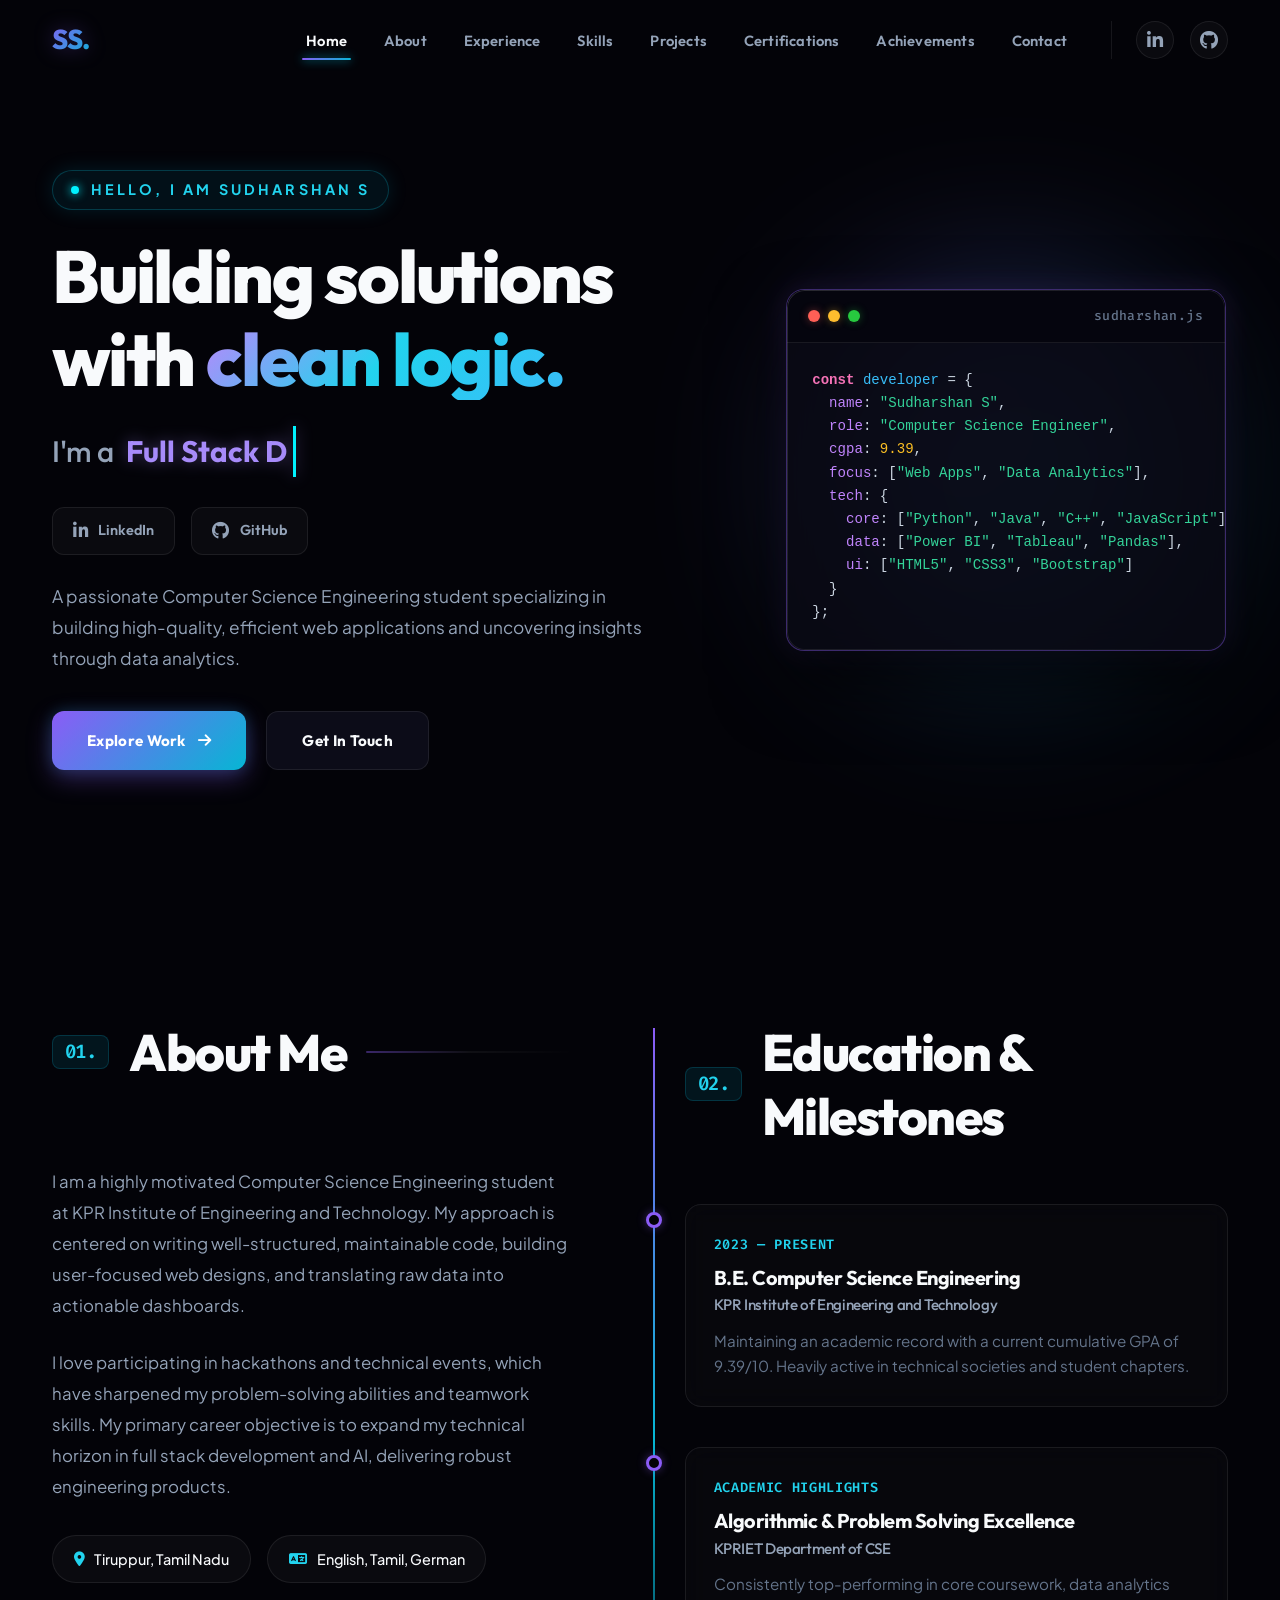
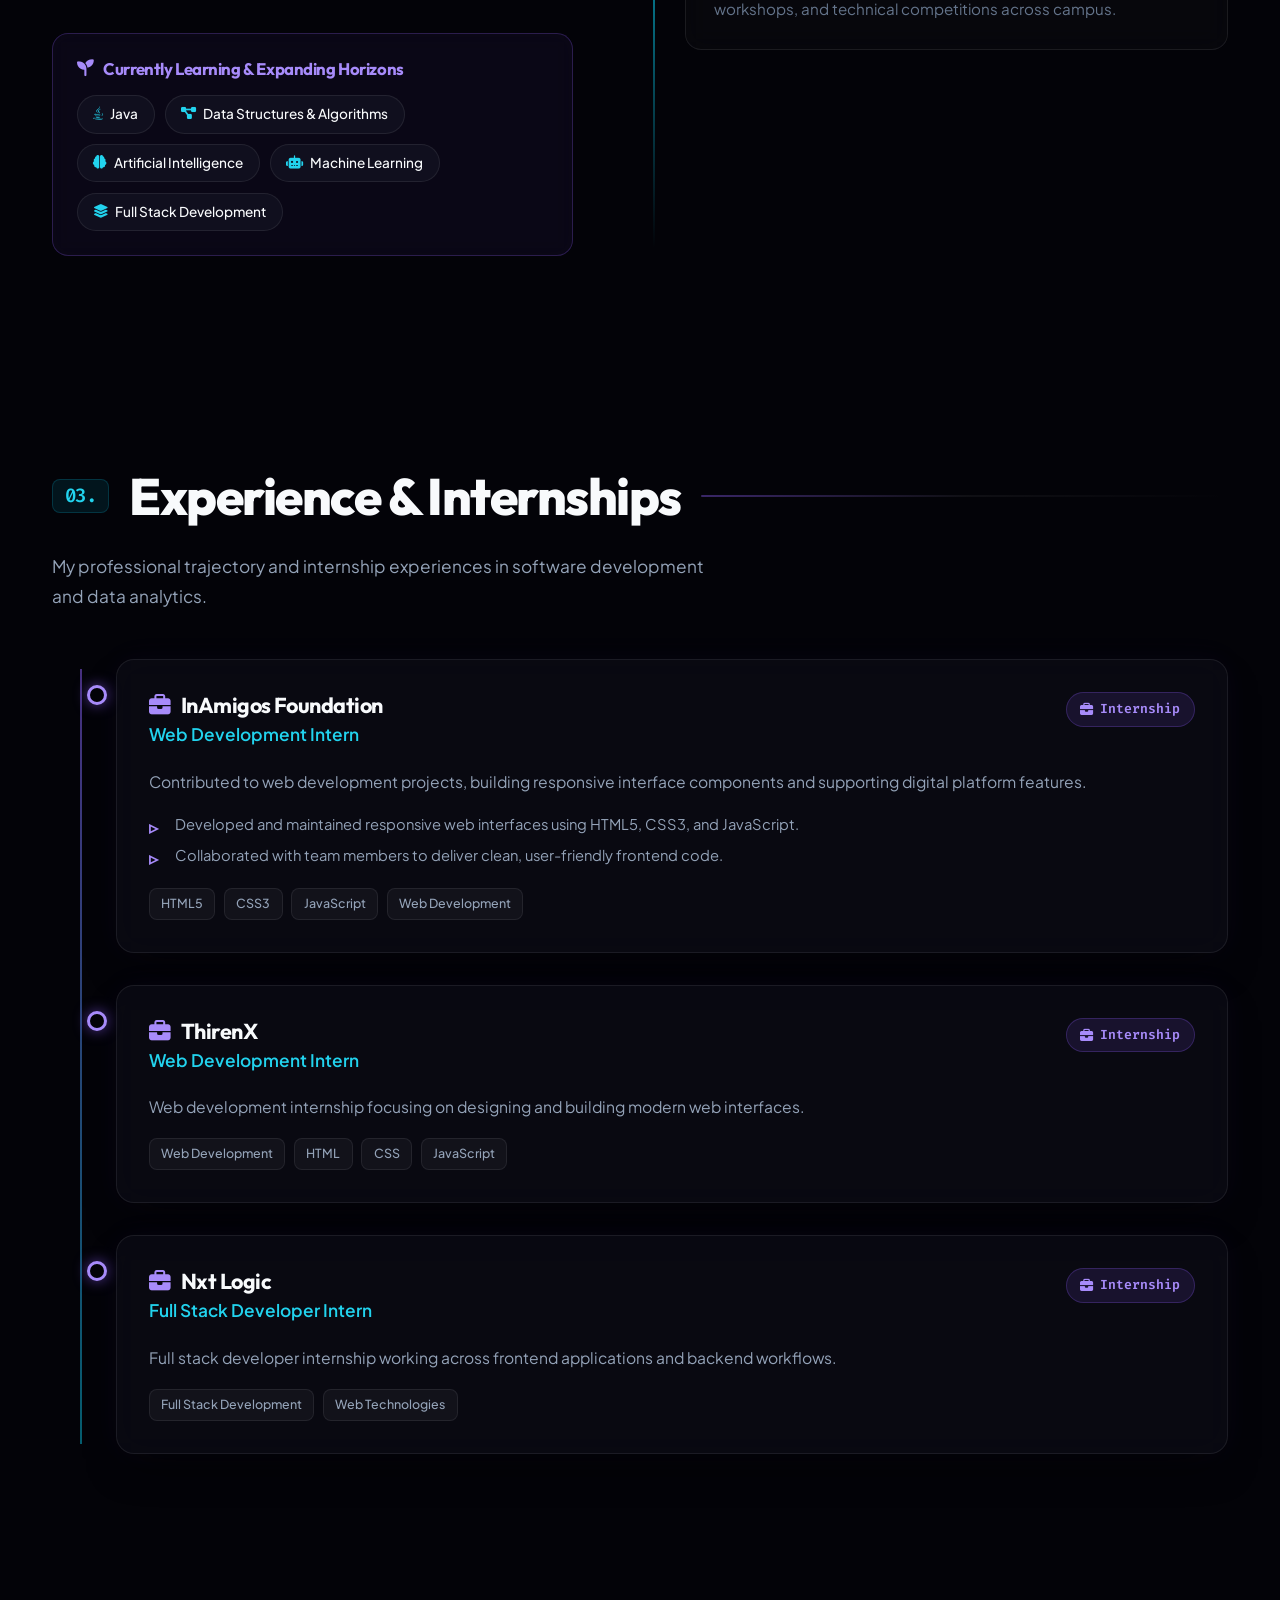
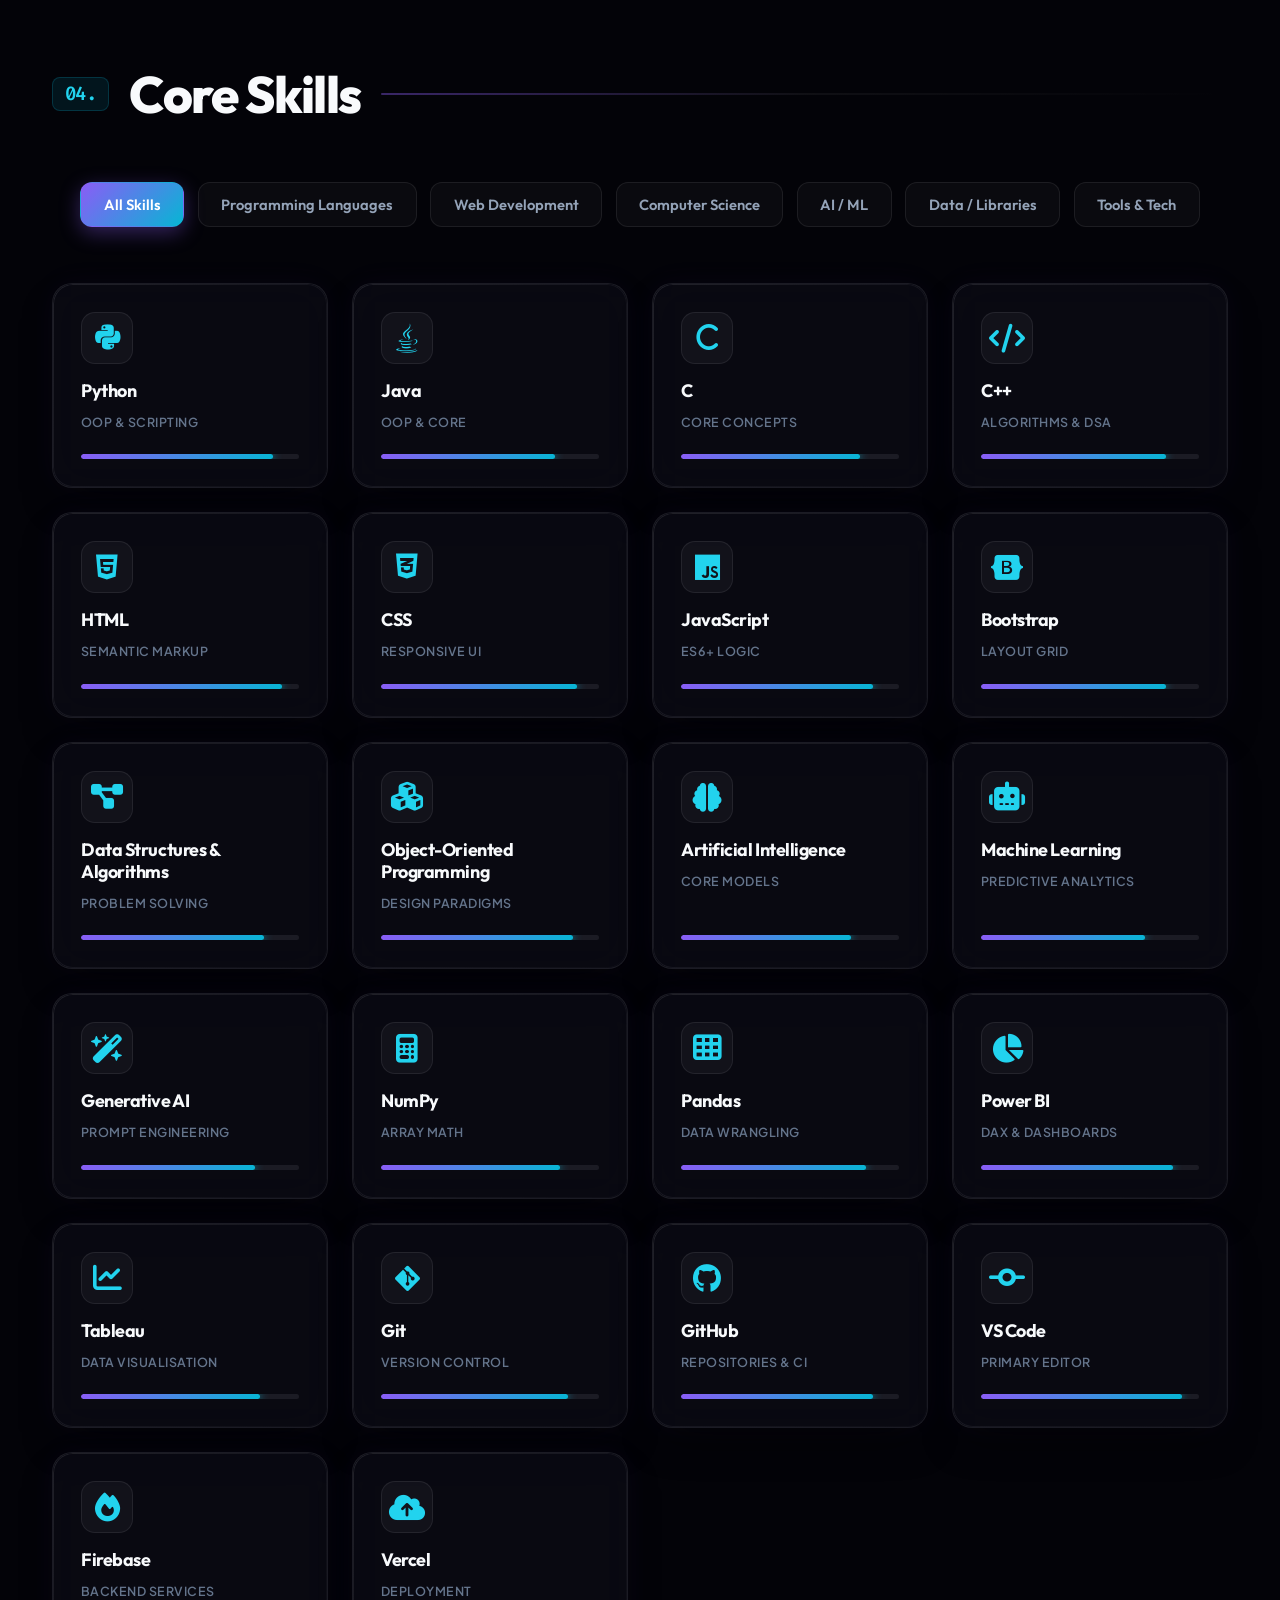
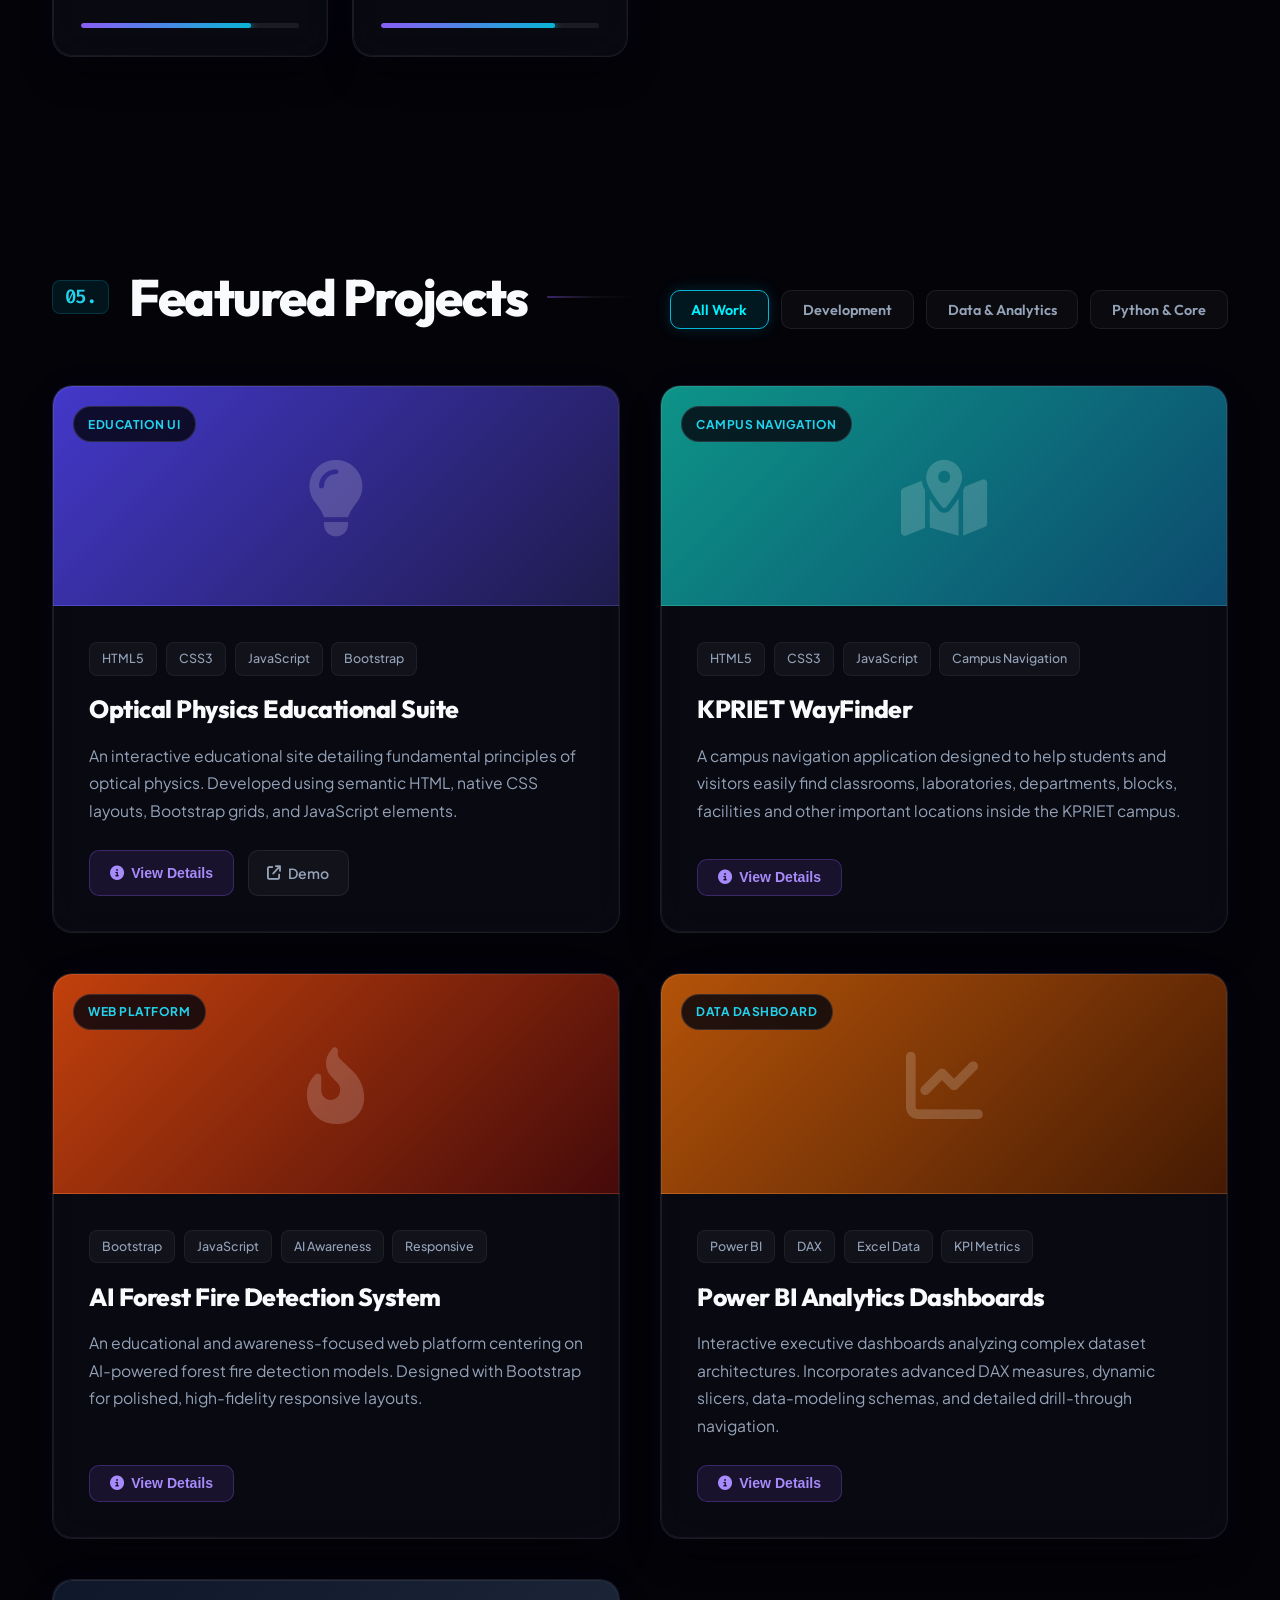
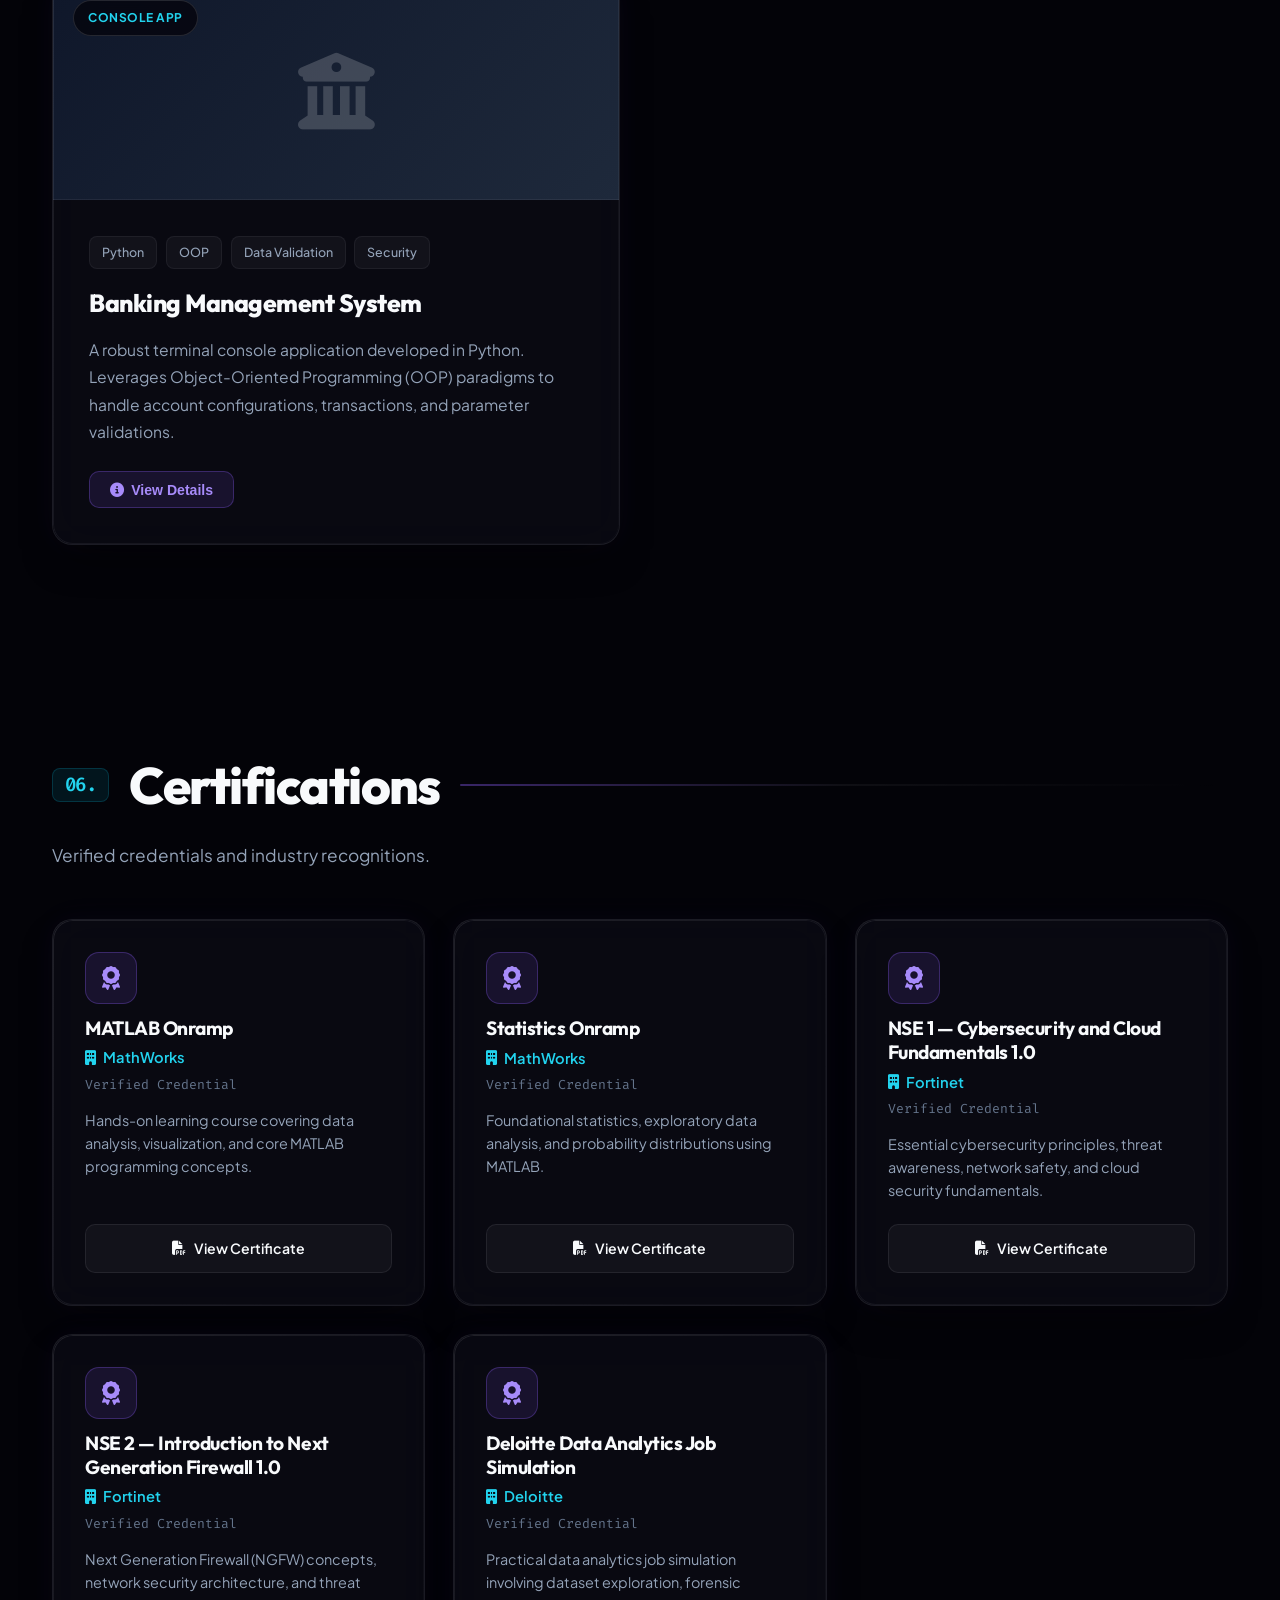
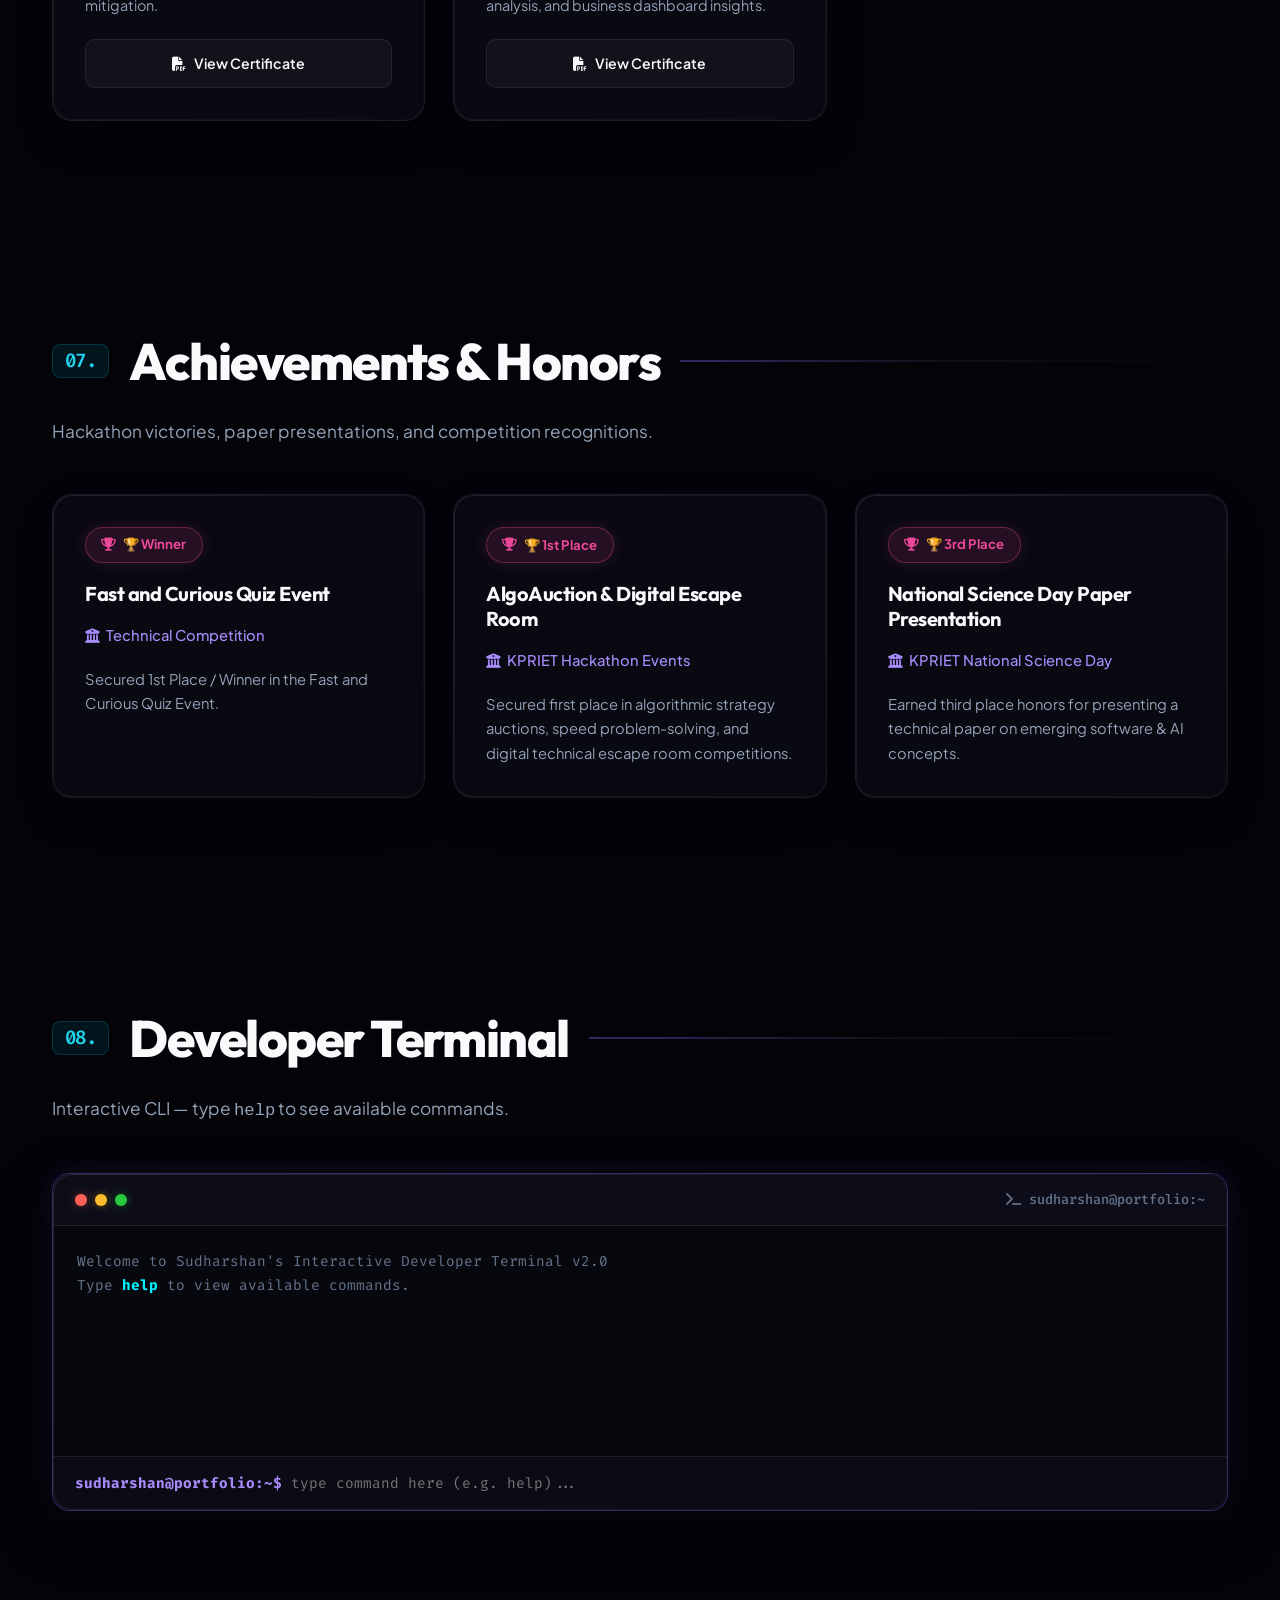
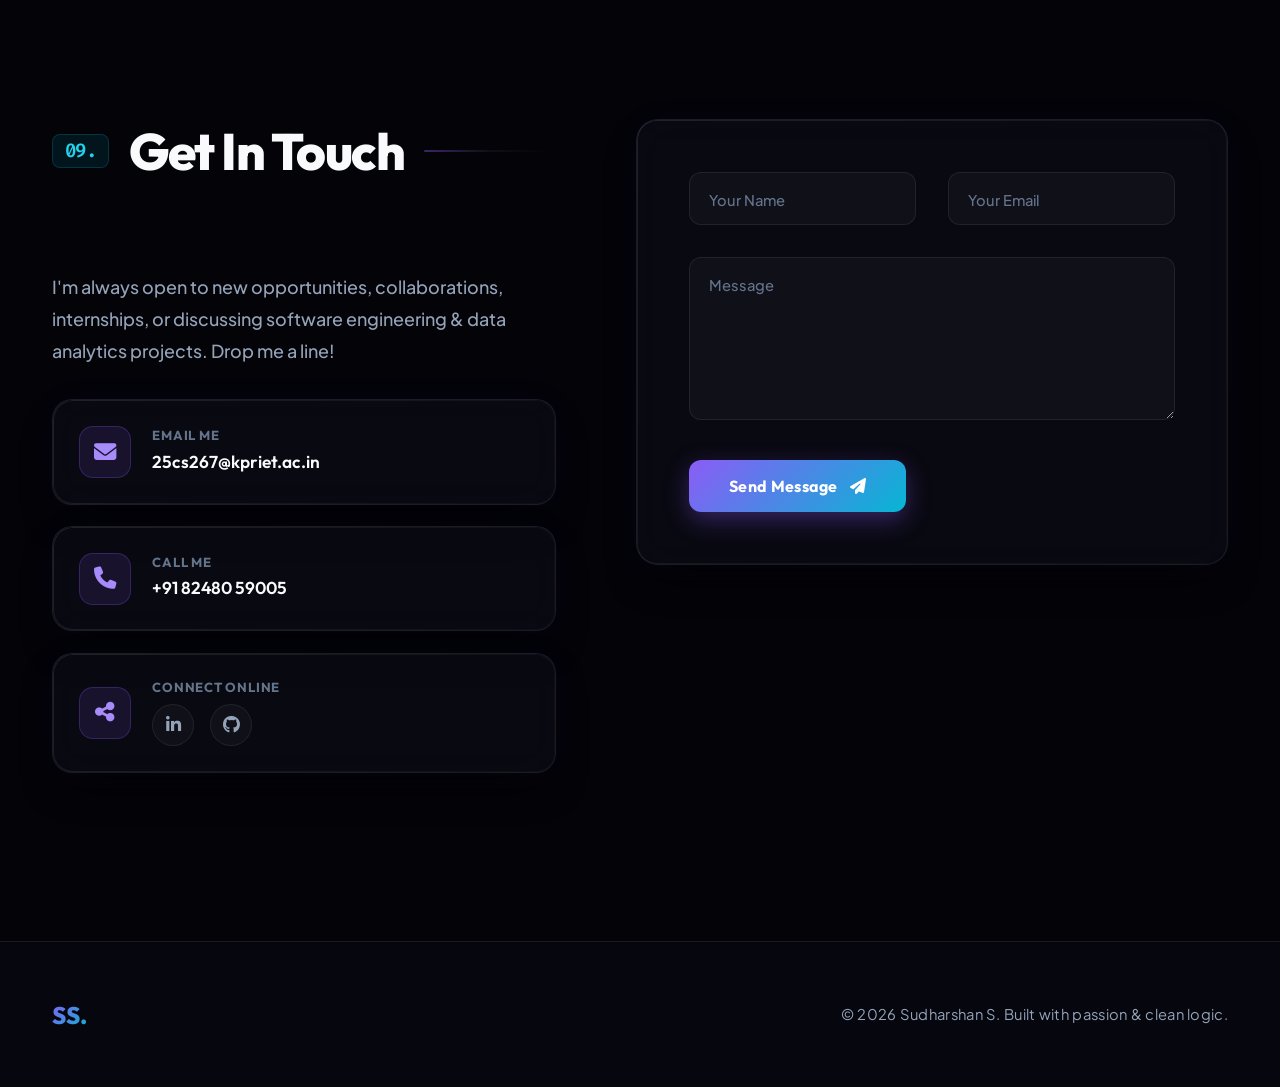
==== commit f420fe77: "Add cache buster for styles.css" ====
--- a/index.html
+++ b/index.html
@@ -17,7 +17,7 @@
   <link rel="stylesheet" href="https://cdnjs.cloudflare.com/ajax/libs/font-awesome/6.5.1/css/all.min.css" crossorigin="anonymous" referrerpolicy="no-referrer" />
   
   <!-- Main Stylesheet -->
-  <link rel="stylesheet" href="styles.css" />
+  <link rel="stylesheet" href="styles.css?v=2.0" />
 </head>
 <body>
   <!-- Scroll Progress Bar -->
--- a/styles.css
+++ b/styles.css
@@ -1,41 +1,62 @@
 /* ==========================================
-   Design System & Theme Variables
+   ANTIGRAVITY PREMIUM DESIGN SYSTEM
+   Visual Identity: Deep Space Black + Electric Cyan & Soft Violet
    ========================================== */
+
 :root {
-  --bg-primary: #030303;
-  --bg-secondary: #0a0a0f;
-  --bg-card: rgba(13, 13, 23, 0.65);
-  --bg-card-hover: rgba(20, 20, 35, 0.8);
-  --bg-elevated: #161622;
+  /* Color Palette */
+  --bg-primary: #030308;
+  --bg-secondary: #080812;
+  --bg-card: rgba(13, 13, 24, 0.65);
+  --bg-card-hover: rgba(20, 20, 38, 0.85);
+  --bg-elevated: #121220;
+  --bg-glass: rgba(15, 15, 28, 0.55);
   
   --text-primary: #f8fafc;
   --text-secondary: #94a3b8;
   --text-muted: #64748b;
   
+  /* Brand Accent Colors */
   --color-purple: #8b5cf6;
   --color-purple-light: #a78bfa;
+  --color-purple-deep: #6d28d9;
   --color-cyan: #06b6d4;
   --color-cyan-light: #22d3ee;
+  --color-cyan-bright: #00f2fe;
   --color-pink: #ec4899;
-  
+  --color-pink-light: #f43f5e;
+  
+  /* Premium Gradients */
   --gradient-primary: linear-gradient(135deg, #8b5cf6 0%, #06b6d4 100%);
   --gradient-secondary: linear-gradient(135deg, #ec4899 0%, #8b5cf6 100%);
-  --gradient-text: linear-gradient(135deg, #a78bfa 0%, #22d3ee 100%);
-  --gradient-glow: radial-gradient(circle, rgba(139, 92, 246, 0.15) 0%, rgba(6, 182, 212, 0.05) 50%, transparent 100%);
-  
-  --border-light: rgba(255, 255, 255, 0.06);
-  --border-active: rgba(139, 92, 246, 0.3);
-  
+  --gradient-accent: linear-gradient(135deg, #a78bfa 0%, #22d3ee 50%, #f43f5e 100%);
+  --gradient-text: linear-gradient(135deg, #c084fc 0%, #22d3ee 50%, #38bdf8 100%);
+  --gradient-glow: radial-gradient(circle, rgba(139, 92, 246, 0.18) 0%, rgba(6, 182, 212, 0.08) 50%, transparent 80%);
+  --gradient-card-border: linear-gradient(135deg, rgba(255, 255, 255, 0.12) 0%, rgba(139, 92, 246, 0.25) 50%, rgba(6, 182, 212, 0.25) 100%);
+  
+  /* Borders & Shadows */
+  --border-light: rgba(255, 255, 255, 0.08);
+  --border-active: rgba(139, 92, 246, 0.4);
+  --border-cyan: rgba(6, 182, 212, 0.4);
+  
+  --shadow-card: 0 20px 40px -15px rgba(0, 0, 0, 0.7), 0 0 30px rgba(139, 92, 246, 0.05);
+  --glow-cyan: 0 0 25px rgba(6, 182, 212, 0.35);
+  --glow-purple: 0 0 25px rgba(139, 92, 246, 0.4);
+  --glow-pink: 0 0 25px rgba(236, 72, 153, 0.35);
+  
+  /* Fonts */
   --font-headings: 'Outfit', sans-serif;
   --font-body: 'Plus Jakarta Sans', sans-serif;
+  --font-mono: 'Fira Code', 'Consolas', monospace;
   --header-height: 80px;
   
+  /* Smooth Transitions */
   --transition-smooth: all 0.4s cubic-bezier(0.16, 1, 0.3, 1);
-  --transition-fast: all 0.2s ease;
+  --transition-fast: all 0.25s ease;
 }
 
 /* ==========================================
-   Reset & Core Styles
+   Reset & Core Layout
    ========================================== */
 *, *::before, *::after {
   box-sizing: border-box;
@@ -47,25 +68,30 @@
   scroll-behavior: smooth;
   scroll-padding-top: var(--header-height);
   overflow-x: hidden;
+  background-color: var(--bg-primary);
 }
 
 body {
   font-family: var(--font-body);
   background-color: var(--bg-primary);
   color: var(--text-primary);
-  line-height: 1.7;
+  line-height: 1.75;
   -webkit-font-smoothing: antialiased;
+  -moz-osx-font-smoothing: grayscale;
   overflow-x: hidden;
-}
-
-/* Grid & Glow Overlays */
+  position: relative;
+}
+
+/* Ambient Deep Space Overlays */
 .grid-overlay {
   position: fixed;
   inset: 0;
   background-image: 
-    linear-gradient(rgba(255, 255, 255, 0.015) 1px, transparent 1px),
-    linear-gradient(90deg, rgba(255, 255, 255, 0.015) 1px, transparent 1px);
-  background-size: 50px 50px;
+    linear-gradient(rgba(255, 255, 255, 0.02) 1px, transparent 1px),
+    linear-gradient(90deg, rgba(255, 255, 255, 0.02) 1px, transparent 1px);
+  background-size: 60px 60px;
+  mask-image: radial-gradient(circle at 50% 50%, black 40%, transparent 90%);
+  -webkit-mask-image: radial-gradient(circle at 50% 50%, black 40%, transparent 90%);
   pointer-events: none;
   z-index: -2;
 }
@@ -77,23 +103,31 @@
   width: 100%;
   height: 100%;
   background: 
-    radial-gradient(circle at 10% 20%, rgba(139, 92, 246, 0.08) 0%, transparent 40%),
-    radial-gradient(circle at 90% 80%, rgba(6, 182, 212, 0.06) 0%, transparent 45%);
+    radial-gradient(circle at 15% 20%, rgba(139, 92, 246, 0.12) 0%, transparent 45%),
+    radial-gradient(circle at 85% 75%, rgba(6, 182, 212, 0.1) 0%, transparent 50%),
+    radial-gradient(circle at 50% 50%, rgba(236, 72, 153, 0.04) 0%, transparent 60%);
   pointer-events: none;
   z-index: -3;
+  animation: ambientPulse 12s ease-in-out infinite alternate;
+}
+
+@keyframes ambientPulse {
+  0% { opacity: 0.7; transform: scale(0.98); }
+  100% { opacity: 1; transform: scale(1.02); }
 }
 
 .mouse-glow {
   position: fixed;
-  width: 500px;
-  height: 500px;
-  background: var(--gradient-glow);
+  width: 600px;
+  height: 600px;
+  background: radial-gradient(circle, rgba(139, 92, 246, 0.14) 0%, rgba(6, 182, 212, 0.06) 40%, transparent 70%);
   border-radius: 50%;
   pointer-events: none;
   transform: translate(-50%, -50%);
   z-index: -1;
   opacity: 0;
   transition: opacity 0.5s ease;
+  filter: blur(20px);
 }
 
 body:hover .mouse-glow {
@@ -109,15 +143,17 @@
   background: var(--gradient-primary);
   width: 0%;
   z-index: 1000;
+  box-shadow: 0 0 12px var(--color-cyan);
   transition: width 0.1s ease-out;
 }
 
 /* Typography & Links */
-h1, h2, h3, h4 {
+h1, h2, h3, h4, h5, h6 {
   font-family: var(--font-headings);
   font-weight: 700;
-  letter-spacing: -0.02em;
+  letter-spacing: -0.025em;
   line-height: 1.25;
+  color: var(--text-primary);
 }
 
 a {
@@ -141,19 +177,19 @@
 /* Layout Utilities */
 .container {
   width: 100%;
-  max-width: 1200px;
+  max-width: 1240px;
   margin: 0 auto;
   padding: 0 2rem;
 }
 
 .section {
-  padding: 7rem 0 5rem;
+  padding: 7.5rem 0 5.5rem;
   position: relative;
 }
 
 @media (max-width: 768px) {
   .section {
-    padding: 4rem 0 3rem;
+    padding: 4.5rem 0 3.5rem;
   }
 }
 
@@ -163,33 +199,49 @@
   position: relative;
   display: flex;
   align-items: center;
-  gap: 1rem;
+  gap: 1.25rem;
   font-weight: 800;
-  letter-spacing: -0.02em;
+  letter-spacing: -0.03em;
 }
 
 .section-title::after {
   content: '';
   height: 2px;
   flex-grow: 1;
-  background: linear-gradient(90deg, var(--border-light) 0%, transparent 100%);
+  background: linear-gradient(90deg, var(--border-active) 0%, rgba(255, 255, 255, 0.05) 50%, transparent 100%);
+  border-radius: 2px;
 }
 
 .section-title span.number {
-  font-family: var(--font-headings);
-  font-size: 1.15rem;
-  color: var(--color-cyan);
+  font-family: var(--font-mono);
+  font-size: 1.2rem;
+  color: var(--color-cyan-light);
   font-weight: 600;
-}
-
-/* Buttons */
+  background: rgba(6, 182, 212, 0.1);
+  padding: 0.25rem 0.75rem;
+  border-radius: 8px;
+  border: 1px solid rgba(6, 182, 212, 0.2);
+}
+
+.section-subtitle {
+  color: var(--text-secondary);
+  font-size: 1.08rem;
+  margin-top: -2rem;
+  margin-bottom: 3rem;
+  max-width: 680px;
+  line-height: 1.7;
+}
+
+/* ==========================================
+   Buttons Design System
+   ========================================== */
 .btn {
   display: inline-flex;
   align-items: center;
   justify-content: center;
   gap: 0.75rem;
-  padding: 1rem 2rem;
-  border-radius: 10px;
+  padding: 0.95rem 2.2rem;
+  border-radius: 12px;
   font-family: var(--font-headings);
   font-weight: 700;
   font-size: 0.95rem;
@@ -197,44 +249,81 @@
   transition: var(--transition-smooth);
   position: relative;
   overflow: hidden;
-  letter-spacing: 0.5px;
+  letter-spacing: 0.3px;
   text-transform: none;
+  z-index: 1;
+}
+
+.btn::before {
+  content: '';
+  position: absolute;
+  top: 0;
+  left: -100%;
+  width: 100%;
+  height: 100%;
+  background: linear-gradient(90deg, transparent, rgba(255, 255, 255, 0.25), transparent);
+  transition: left 0.6s ease;
+  z-index: 2;
+}
+
+.btn:hover::before {
+  left: 100%;
 }
 
 .btn-primary {
   background: var(--gradient-primary);
-  color: #fff;
+  color: #ffffff;
   border: none;
-  box-shadow: 0 8px 24px rgba(139, 92, 246, 0.3);
+  box-shadow: 0 8px 25px rgba(139, 92, 246, 0.35), 0 0 15px rgba(6, 182, 212, 0.2);
 }
 
 .btn-primary:hover {
-  transform: translateY(-4px);
-  box-shadow: 0 12px 32px rgba(139, 92, 246, 0.45);
+  transform: translateY(-4px) scale(1.02);
+  box-shadow: 0 14px 35px rgba(139, 92, 246, 0.5), 0 0 25px rgba(6, 182, 212, 0.35);
 }
 
 .btn-secondary {
-  background: rgba(255, 255, 255, 0.02);
+  background: rgba(18, 18, 32, 0.7);
   color: var(--text-primary);
   border: 1.5px solid var(--border-light);
-  backdrop-filter: blur(10px);
+  backdrop-filter: blur(12px);
+  -webkit-backdrop-filter: blur(12px);
 }
 
 .btn-secondary:hover {
   background: rgba(255, 255, 255, 0.08);
-  border-color: var(--color-cyan);
+  border-color: var(--color-cyan-light);
   transform: translateY(-4px);
-  box-shadow: 0 8px 20px rgba(6, 182, 212, 0.15);
-}
-
-/* Glassmorphism Card base with glowing masked borders */
+  box-shadow: 0 10px 28px rgba(6, 182, 212, 0.25);
+  color: #ffffff;
+}
+
+.btn-ghost {
+  background: rgba(255, 255, 255, 0.03);
+  color: var(--text-primary);
+  border: 1px solid var(--border-light);
+}
+
+.btn-ghost:hover {
+  background: rgba(255, 255, 255, 0.08);
+  border-color: var(--color-purple-light);
+  color: #fff;
+  transform: translateY(-2px);
+  box-shadow: 0 8px 20px rgba(139, 92, 246, 0.2);
+}
+
+/* ==========================================
+   Glassmorphism Card Architecture
+   ========================================== */
 .glass-card {
   background: var(--bg-card);
-  backdrop-filter: blur(16px);
-  -webkit-backdrop-filter: blur(16px);
+  backdrop-filter: blur(20px);
+  -webkit-backdrop-filter: blur(20px);
   border-radius: 20px;
   position: relative;
   transition: var(--transition-smooth);
+  box-shadow: var(--shadow-card);
+  border: 1px solid var(--border-light);
 }
 
 .glass-card::after {
@@ -243,7 +332,7 @@
   inset: 0;
   border-radius: 20px;
   padding: 1px;
-  background: linear-gradient(135deg, rgba(255, 255, 255, 0.06), rgba(255, 255, 255, 0.02));
+  background: linear-gradient(135deg, rgba(255, 255, 255, 0.1), rgba(255, 255, 255, 0.02));
   -webkit-mask: linear-gradient(#fff 0 0) content-box, linear-gradient(#fff 0 0);
   -webkit-mask-composite: xor;
   mask-composite: exclude;
@@ -254,6 +343,9 @@
 
 .glass-card:hover {
   background: var(--bg-card-hover);
+  transform: translateY(-6px);
+  box-shadow: 0 25px 50px -15px rgba(0, 0, 0, 0.8), 0 0 35px rgba(139, 92, 246, 0.12);
+  border-color: var(--border-active);
 }
 
 .glass-card:hover::after {
@@ -261,7 +353,7 @@
 }
 
 /* ==========================================
-   Header & Navigation
+   Header & Navigation Bar
    ========================================== */
 .header {
   position: fixed;
@@ -274,11 +366,12 @@
 }
 
 .header.scrolled {
-  background: rgba(3, 3, 3, 0.75);
-  backdrop-filter: blur(20px);
-  -webkit-backdrop-filter: blur(20px);
+  background: rgba(3, 3, 8, 0.85);
+  backdrop-filter: blur(24px) saturate(180%);
+  -webkit-backdrop-filter: blur(24px) saturate(180%);
   border-bottom: 1px solid var(--border-light);
-  height: 70px;
+  height: 72px;
+  box-shadow: 0 10px 30px rgba(0, 0, 0, 0.5);
 }
 
 .nav {
@@ -291,12 +384,13 @@
 .logo {
   font-family: var(--font-headings);
   font-weight: 800;
-  font-size: 1.6rem;
-  letter-spacing: -0.03em;
+  font-size: 1.7rem;
+  letter-spacing: -0.04em;
   background: var(--gradient-primary);
   -webkit-background-clip: text;
   -webkit-text-fill-color: transparent;
   background-clip: text;
+  filter: drop-shadow(0 0 10px rgba(139, 92, 246, 0.3));
 }
 
 .nav-menu-wrapper {
@@ -308,16 +402,17 @@
 .nav-menu {
   display: flex;
   align-items: center;
-  gap: 2rem;
+  gap: 1.8rem;
 }
 
 .nav-link {
   font-family: var(--font-headings);
-  font-size: 0.95rem;
-  font-weight: 500;
+  font-size: 0.92rem;
+  font-weight: 600;
   color: var(--text-secondary);
   padding: 0.5rem 0.25rem;
   position: relative;
+  letter-spacing: 0.2px;
 }
 
 .nav-link:hover,
@@ -328,12 +423,14 @@
 .nav-link::after {
   content: '';
   position: absolute;
-  bottom: 0;
+  bottom: -2px;
   left: 0;
   width: 0%;
   height: 2px;
   background: var(--gradient-primary);
+  border-radius: 2px;
   transition: var(--transition-fast);
+  box-shadow: 0 0 10px var(--color-cyan);
 }
 
 .nav-link:hover::after,
@@ -345,7 +442,7 @@
 .nav-socials {
   display: flex;
   align-items: center;
-  gap: 1.25rem;
+  gap: 1rem;
   border-left: 1px solid var(--border-light);
   padding-left: 1.5rem;
 }
@@ -353,6 +450,11 @@
 .nav-socials a {
   font-size: 1.15rem;
   color: var(--text-secondary);
+  width: 38px;
+  height: 38px;
+  border-radius: 50%;
+  background: rgba(255, 255, 255, 0.03);
+  border: 1px solid var(--border-light);
   display: flex;
   align-items: center;
   justify-content: center;
@@ -360,20 +462,20 @@
 }
 
 .nav-socials a:hover {
-  transform: translateY(-2px);
-}
-
-.nav-socials a.nav-linkedin:hover { color: #0077b5; }
-.nav-socials a.nav-github:hover { color: #fff; }
-.nav-socials a.nav-gmail:hover { color: #ea4335; }
+  transform: translateY(-3px);
+  background: rgba(255, 255, 255, 0.08);
+  color: var(--text-primary);
+  border-color: var(--color-cyan-light);
+  box-shadow: 0 0 15px rgba(6, 182, 212, 0.25);
+}
 
 /* Hamburger toggle menu */
 .nav-toggle {
   display: none;
   flex-direction: column;
   justify-content: space-between;
-  width: 24px;
-  height: 18px;
+  width: 26px;
+  height: 20px;
   background: transparent;
   border: none;
   cursor: pointer;
@@ -390,14 +492,15 @@
 }
 
 /* ==========================================
-   Hero Section
+   Hero Section (Cinematic & Premium)
    ========================================== */
 .hero {
   min-height: 100vh;
   display: flex;
   align-items: center;
-  padding-top: calc(var(--header-height) + 2rem);
-  padding-bottom: 4rem;
+  padding-top: calc(var(--header-height) + 2.5rem);
+  padding-bottom: 5rem;
+  position: relative;
 }
 
 .hero-grid {
@@ -410,50 +513,59 @@
 .hero-content {
   display: flex;
   flex-direction: column;
-  gap: 1.5rem;
+  gap: 1.6rem;
 }
 
 .hero-hello {
-  font-size: 0.95rem;
+  font-size: 0.9rem;
   font-weight: 700;
-  color: var(--color-cyan);
+  color: var(--color-cyan-light);
   text-transform: uppercase;
-  letter-spacing: 0.2em;
-  display: flex;
+  letter-spacing: 0.22em;
+  display: inline-flex;
   align-items: center;
   gap: 0.75rem;
+  background: rgba(6, 182, 212, 0.08);
+  padding: 0.4rem 1.1rem;
+  border-radius: 30px;
+  border: 1px solid rgba(6, 182, 212, 0.25);
+  width: fit-content;
+  box-shadow: 0 0 20px rgba(6, 182, 212, 0.15);
 }
 
 .hero-hello::before {
   content: '';
-  width: 28px;
-  height: 3px;
-  background-color: var(--color-cyan);
-  border-radius: 2px;
+  width: 8px;
+  height: 8px;
+  background-color: var(--color-cyan-bright);
+  border-radius: 50%;
+  box-shadow: 0 0 10px var(--color-cyan-bright);
 }
 
 .hero-headline {
-  font-size: clamp(2.5rem, 7vw, 4.5rem);
-  line-height: 1.15;
+  font-size: clamp(2.7rem, 6.5vw, 4.6rem);
+  line-height: 1.12;
   font-weight: 800;
-  letter-spacing: -0.02em;
+  letter-spacing: -0.03em;
 }
 
 .hero-typing {
-  font-size: clamp(1.2rem, 2.5vw, 1.8rem);
+  font-size: clamp(1.25rem, 2.5vw, 1.85rem);
   font-family: var(--font-headings);
   font-weight: 500;
-  min-height: 2.7rem;
-  display: flex;
-  align-items: center;
+  min-height: 2.8rem;
+  display: flex;
+  align-items: center;
+  color: var(--text-secondary);
 }
 
 #typed-text {
   color: var(--color-purple-light);
   font-weight: 700;
-  border-right: 3px solid var(--color-cyan);
-  padding-right: 5px;
+  border-right: 3px solid var(--color-cyan-bright);
+  padding-right: 6px;
   animation: cursor-blink 0.8s step-end infinite;
+  filter: drop-shadow(0 0 8px rgba(167, 139, 250, 0.4));
 }
 
 @keyframes cursor-blink {
@@ -462,29 +574,27 @@
 
 .hero-description {
   color: var(--text-secondary);
-  font-size: 1.05rem;
-  max-width: 580px;
-  line-height: 1.75;
-  margin-bottom: 0.5rem;
-}
-
-/* Quick Access Top Socials row requested by User */
+  font-size: 1.08rem;
+  max-width: 600px;
+  line-height: 1.8;
+}
+
+/* Quick Access Top Socials row */
 .hero-socials-row {
   display: flex;
   gap: 1rem;
   flex-wrap: wrap;
-  margin-top: 0.5rem;
-  margin-bottom: 0.5rem;
+  margin-top: 0.25rem;
 }
 
 .hero-social-link {
   display: inline-flex;
   align-items: center;
   gap: 0.65rem;
-  background: rgba(255, 255, 255, 0.02);
+  background: rgba(255, 255, 255, 0.03);
   border: 1px solid var(--border-light);
-  padding: 0.6rem 1.15rem;
-  border-radius: 10px;
+  padding: 0.65rem 1.25rem;
+  border-radius: 12px;
   font-family: var(--font-headings);
   font-size: 0.9rem;
   font-weight: 600;
@@ -498,43 +608,37 @@
 }
 
 .hero-social-link:hover {
-  background: rgba(255, 255, 255, 0.05);
-  transform: translateY(-2px);
+  background: rgba(255, 255, 255, 0.08);
+  transform: translateY(-3px);
   color: var(--text-primary);
-  border-color: rgba(255, 255, 255, 0.15);
+  border-color: rgba(255, 255, 255, 0.2);
 }
 
 .hero-social-link.hero-linkedin:hover {
-  border-color: rgba(0, 119, 181, 0.4);
-  box-shadow: 0 0 15px rgba(0, 119, 181, 0.15);
+  border-color: rgba(0, 119, 181, 0.5);
+  box-shadow: 0 0 20px rgba(0, 119, 181, 0.25);
+  color: #fff;
 }
 .hero-social-link.hero-linkedin:hover i {
   color: #0077b5;
 }
 
 .hero-social-link.hero-github:hover {
-  border-color: rgba(255, 255, 255, 0.3);
-  box-shadow: 0 0 15px rgba(255, 255, 255, 0.1);
+  border-color: rgba(255, 255, 255, 0.4);
+  box-shadow: 0 0 20px rgba(255, 255, 255, 0.18);
+  color: #fff;
 }
 .hero-social-link.hero-github:hover i {
   color: #fff;
 }
 
-.hero-social-link.hero-gmail:hover {
-  border-color: rgba(234, 67, 53, 0.4);
-  box-shadow: 0 0 15px rgba(234, 67, 53, 0.15);
-}
-.hero-social-link.hero-gmail:hover i {
-  color: #ea4335;
-}
-
 .hero-buttons {
   display: flex;
   gap: 1.25rem;
-  margin-top: 0.5rem;
-}
-
-/* Redesigned IDE Code Window Widget */
+  margin-top: 0.75rem;
+}
+
+/* IDE Code Window Widget */
 .hero-visual {
   display: flex;
   justify-content: center;
@@ -544,31 +648,31 @@
 
 .hero-orb {
   position: absolute;
-  width: 320px;
-  height: 320px;
+  width: 360px;
+  height: 360px;
   background: var(--gradient-primary);
   border-radius: 50%;
-  filter: blur(80px);
+  filter: blur(90px);
   opacity: 0.35;
   z-index: -1;
   animation: float-orb 10s ease-in-out infinite alternate;
 }
 
 @keyframes float-orb {
-  0% { transform: translate(-10px, -20px) scale(0.9); }
-  100% { transform: translate(20px, 10px) scale(1.1); }
+  0% { transform: translate(-15px, -25px) scale(0.92); }
+  100% { transform: translate(25px, 15px) scale(1.1); }
 }
 
 .code-window {
   width: 100%;
-  max-width: 420px;
-  background: rgba(13, 13, 23, 0.85);
-  backdrop-filter: blur(20px);
-  -webkit-backdrop-filter: blur(20px);
-  border: 1px solid var(--border-light);
-  border-radius: 16px;
+  max-width: 440px;
+  background: rgba(10, 10, 20, 0.88);
+  backdrop-filter: blur(24px);
+  -webkit-backdrop-filter: blur(24px);
+  border: 1px solid var(--border-active);
+  border-radius: 18px;
   overflow: hidden;
-  box-shadow: 0 25px 60px rgba(0, 0, 0, 0.6);
+  box-shadow: 0 30px 70px rgba(0, 0, 0, 0.75), 0 0 30px rgba(139, 92, 246, 0.15);
   position: relative;
   text-align: left;
   transition: var(--transition-smooth);
@@ -578,9 +682,9 @@
   content: '';
   position: absolute;
   inset: 0;
-  border-radius: 16px;
+  border-radius: 18px;
   padding: 1px;
-  background: linear-gradient(135deg, rgba(255, 255, 255, 0.08), rgba(255, 255, 255, 0.02));
+  background: linear-gradient(135deg, rgba(255, 255, 255, 0.15), rgba(255, 255, 255, 0.02));
   -webkit-mask: linear-gradient(#fff 0 0) content-box, linear-gradient(#fff 0 0);
   -webkit-mask-composite: xor;
   mask-composite: exclude;
@@ -590,7 +694,8 @@
 }
 
 .code-window:hover {
-  transform: translateY(-5px);
+  transform: translateY(-6px);
+  box-shadow: 0 35px 80px rgba(0, 0, 0, 0.85), 0 0 45px rgba(6, 182, 212, 0.25);
 }
 
 .code-window:hover::after {
@@ -601,40 +706,40 @@
   display: flex;
   align-items: center;
   justify-content: space-between;
-  padding: 0.85rem 1.25rem;
-  background: rgba(8, 8, 15, 0.9);
+  padding: 0.9rem 1.35rem;
+  background: rgba(6, 6, 14, 0.95);
   border-bottom: 1px solid var(--border-light);
 }
 
 .code-dots {
   display: flex;
-  gap: 7px;
+  gap: 8px;
 }
 
 .code-dots .dot {
-  width: 11px;
-  height: 11px;
+  width: 12px;
+  height: 12px;
   border-radius: 50%;
   display: inline-block;
 }
 
-.code-dots .dot.red { background: #ff5f56; }
-.code-dots .dot.yellow { background: #ffbd2e; }
-.code-dots .dot.green { background: #27c93f; }
+.code-dots .dot.red { background: #ff5f56; box-shadow: 0 0 8px rgba(255, 95, 86, 0.4); }
+.code-dots .dot.yellow { background: #ffbd2e; box-shadow: 0 0 8px rgba(255, 189, 46, 0.4); }
+.code-dots .dot.green { background: #27c93f; box-shadow: 0 0 8px rgba(39, 201, 63, 0.4); }
 
 .code-title {
-  font-family: var(--font-headings);
-  font-size: 0.8rem;
+  font-family: var(--font-mono);
+  font-size: 0.82rem;
   color: var(--text-muted);
-  font-weight: 600;
-  letter-spacing: 0.02em;
+  font-weight: 500;
+  letter-spacing: 0.03em;
 }
 
 .code-body {
-  padding: 1.5rem;
-  font-family: 'Consolas', 'Fira Code', 'Courier New', monospace;
-  font-size: 0.85rem;
-  line-height: 1.6;
+  padding: 1.6rem;
+  font-family: var(--font-mono);
+  font-size: 0.88rem;
+  line-height: 1.65;
   color: #cbd5e1;
   overflow-x: auto;
 }
@@ -654,50 +759,102 @@
    ========================================== */
 .about-grid {
   display: grid;
-  grid-template-columns: 0.9fr 1.1fr;
+  grid-template-columns: 0.95fr 1.05fr;
   gap: 5rem;
 }
 
 .about-content {
   display: flex;
   flex-direction: column;
-  gap: 1.5rem;
+  gap: 1.6rem;
 }
 
 .about-text {
   color: var(--text-secondary);
-  font-size: 1.04rem;
-  line-height: 1.8;
-  margin-bottom: 0.5rem;
+  font-size: 1.05rem;
+  line-height: 1.85;
 }
 
 .about-badges {
   display: flex;
   flex-wrap: wrap;
   gap: 1rem;
-  margin-top: 1rem;
+  margin-top: 0.5rem;
 }
 
 .badge-item {
   display: inline-flex;
   align-items: center;
-  gap: 0.5rem;
+  gap: 0.6rem;
   background: rgba(255, 255, 255, 0.03);
   border: 1px solid var(--border-light);
-  padding: 0.6rem 1.2rem;
+  padding: 0.65rem 1.3rem;
   border-radius: 30px;
   font-size: 0.9rem;
   color: var(--text-primary);
   transition: var(--transition-fast);
+  font-weight: 500;
 }
 
 .badge-item:hover {
-  background: rgba(255, 255, 255, 0.06);
+  background: rgba(6, 182, 212, 0.1);
   border-color: var(--color-cyan);
+  box-shadow: 0 0 15px rgba(6, 182, 212, 0.15);
 }
 
 .badge-item i {
-  color: var(--color-cyan);
+  color: var(--color-cyan-light);
+}
+
+/* Currently Learning Sub-section */
+.currently-learning-box {
+  margin-top: 1.5rem;
+  padding: 1.5rem;
+  background: rgba(139, 92, 246, 0.06);
+  border: 1px solid rgba(139, 92, 246, 0.25);
+  border-radius: 16px;
+  backdrop-filter: blur(10px);
+}
+
+.learning-title {
+  font-size: 1.05rem;
+  color: var(--color-purple-light);
+  margin-bottom: 1rem;
+  display: flex;
+  align-items: center;
+  gap: 0.6rem;
+  font-weight: 700;
+}
+
+.learning-chips {
+  display: flex;
+  flex-wrap: wrap;
+  gap: 0.65rem;
+}
+
+.learning-chip {
+  display: inline-flex;
+  align-items: center;
+  gap: 0.45rem;
+  padding: 0.4rem 0.95rem;
+  background: rgba(18, 18, 32, 0.85);
+  border: 1px solid var(--border-light);
+  border-radius: 20px;
+  font-size: 0.85rem;
+  color: var(--text-primary);
+  transition: var(--transition-fast);
+  font-weight: 500;
+}
+
+.learning-chip i {
+  color: var(--color-cyan-light);
+}
+
+.learning-chip:hover {
+  border-color: var(--color-purple-light);
+  transform: translateY(-2px);
+  box-shadow: 0 4px 15px rgba(139, 92, 246, 0.25);
+  background: rgba(139, 92, 246, 0.12);
 }
 
 /* Timeline Layout */
@@ -728,64 +885,231 @@
 .timeline-dot {
   position: absolute;
   left: -2rem;
-  top: 6px;
-  width: 14px;
-  height: 14px;
+  top: 8px;
+  width: 16px;
+  height: 16px;
   border-radius: 50%;
   background: var(--bg-primary);
   border: 3px solid var(--color-purple);
-  transform: translateX(-6px);
+  transform: translateX(-7px);
   z-index: 2;
   transition: var(--transition-fast);
+  box-shadow: 0 0 10px rgba(139, 92, 246, 0.4);
 }
 
 .timeline-item:hover .timeline-dot {
   background: var(--color-cyan);
-  border-color: var(--color-cyan);
-  box-shadow: 0 0 10px var(--color-cyan);
+  border-color: var(--color-cyan-light);
+  box-shadow: 0 0 16px var(--color-cyan-bright);
 }
 
 .timeline-content {
-  padding: 1.5rem;
-  background: rgba(255, 255, 255, 0.015);
+  padding: 1.75rem;
+  background: rgba(255, 255, 255, 0.02);
   border: 1px solid var(--border-light);
   border-radius: 16px;
   transition: var(--transition-smooth);
+  backdrop-filter: blur(12px);
 }
 
 .timeline-content:hover {
-  background: rgba(255, 255, 255, 0.03);
-  transform: translateX(5px);
+  background: rgba(255, 255, 255, 0.04);
+  transform: translateX(6px);
   border-color: var(--border-active);
+  box-shadow: 0 12px 30px rgba(0, 0, 0, 0.4);
 }
 
 .timeline-year {
-  font-family: var(--font-headings);
+  font-family: var(--font-mono);
   font-size: 0.85rem;
   font-weight: 600;
-  color: var(--color-cyan);
+  color: var(--color-cyan-light);
   text-transform: uppercase;
   margin-bottom: 0.5rem;
   letter-spacing: 0.05em;
 }
 
 .timeline-title {
-  font-size: 1.2rem;
+  font-size: 1.25rem;
   font-weight: 700;
-  margin-bottom: 0.25rem;
+  margin-bottom: 0.35rem;
 }
 
 .timeline-subtitle {
-  font-size: 0.9rem;
+  font-size: 0.95rem;
   color: var(--text-secondary);
   font-weight: 500;
-  margin-bottom: 0.75rem;
+  margin-bottom: 0.85rem;
 }
 
 .timeline-desc {
-  font-size: 0.925rem;
+  font-size: 0.95rem;
   color: var(--text-muted);
+  line-height: 1.65;
+}
+
+/* ==========================================
+   Experience Section (Vertical Timeline)
+   ========================================== */
+.experience-timeline {
+  display: flex;
+  flex-direction: column;
+  gap: 2rem;
+  position: relative;
+  margin-top: 2.5rem;
+  padding-left: 1rem;
+}
+
+.experience-timeline::before {
+  content: '';
+  position: absolute;
+  top: 10px;
+  bottom: 10px;
+  left: 28px;
+  width: 2px;
+  background: linear-gradient(180deg, var(--color-purple) 0%, var(--color-cyan) 100%);
+  opacity: 0.5;
+}
+
+.experience-card {
+  position: relative;
+  padding-left: 3rem;
+}
+
+.exp-dot {
+  position: absolute;
+  left: 19px;
+  top: 26px;
+  width: 20px;
+  height: 20px;
+  border-radius: 50%;
+  background: var(--bg-primary);
+  border: 3px solid var(--color-purple-light);
+  box-shadow: 0 0 14px rgba(139, 92, 246, 0.6);
+  z-index: 2;
+  transition: var(--transition-fast);
+}
+
+.experience-card:hover .exp-dot {
+  background: var(--color-cyan-bright);
+  border-color: var(--color-cyan);
+  box-shadow: 0 0 20px var(--color-cyan-bright);
+}
+
+.exp-content {
+  padding: 2rem;
+  background: var(--bg-card);
+  border: 1px solid var(--border-light);
+  border-radius: 18px;
+  backdrop-filter: blur(16px);
+  -webkit-backdrop-filter: blur(16px);
+  transition: var(--transition-smooth);
+  box-shadow: var(--shadow-card);
+}
+
+.exp-content:hover {
+  border-color: var(--border-active);
+  transform: translateY(-4px);
+  box-shadow: 0 20px 45px rgba(0, 0, 0, 0.6), 0 0 25px rgba(139, 92, 246, 0.15);
+  background: var(--bg-card-hover);
+}
+
+.exp-header {
+  display: flex;
+  justify-content: space-between;
+  align-items: flex-start;
+  flex-wrap: wrap;
+  gap: 0.75rem;
+  margin-bottom: 0.85rem;
+}
+
+.exp-org {
+  font-size: 1.35rem;
+  font-weight: 700;
+  color: var(--text-primary);
+  display: flex;
+  align-items: center;
+  gap: 0.65rem;
+}
+
+.exp-org i {
+  color: var(--color-purple-light);
+}
+
+.exp-role {
+  font-size: 1.08rem;
+  font-weight: 600;
+  color: var(--color-cyan-light);
+  margin-bottom: 0.35rem;
+}
+
+.exp-duration {
+  display: inline-flex;
+  align-items: center;
+  gap: 0.45rem;
+  padding: 0.3rem 0.85rem;
+  background: rgba(139, 92, 246, 0.12);
+  border: 1px solid rgba(139, 92, 246, 0.25);
+  border-radius: 20px;
+  font-size: 0.82rem;
+  color: var(--color-purple-light);
+  font-weight: 600;
+  font-family: var(--font-mono);
+}
+
+.exp-desc {
+  color: var(--text-secondary);
+  font-size: 0.98rem;
+  margin-bottom: 1.1rem;
+  line-height: 1.7;
+}
+
+.exp-responsibilities {
+  list-style: none;
+  margin-bottom: 1.25rem;
+}
+
+.exp-responsibilities li {
+  position: relative;
+  padding-left: 1.6rem;
+  color: var(--text-secondary);
+  font-size: 0.92rem;
+  margin-bottom: 0.5rem;
   line-height: 1.6;
+}
+
+.exp-responsibilities li::before {
+  content: '▹';
+  position: absolute;
+  left: 0;
+  color: var(--color-purple-light);
+  font-weight: bold;
+  font-size: 1.1rem;
+}
+
+.exp-tech-tags {
+  display: flex;
+  flex-wrap: wrap;
+  gap: 0.55rem;
+  margin-top: 1.1rem;
+}
+
+.exp-tech-tag {
+  padding: 0.25rem 0.7rem;
+  background: rgba(255, 255, 255, 0.04);
+  border: 1px solid var(--border-light);
+  border-radius: 8px;
+  font-size: 0.78rem;
+  color: var(--text-secondary);
+  font-weight: 500;
+}
+
+.exp-footer {
+  margin-top: 1.35rem;
+  padding-top: 1.1rem;
+  border-top: 1px solid var(--border-light);
+  display: flex;
+  justify-content: flex-end;
 }
 
 /* ==========================================
@@ -794,34 +1118,35 @@
 .skills-tabs {
   display: flex;
   justify-content: center;
-  gap: 1rem;
+  gap: 0.85rem;
   margin-bottom: 3.5rem;
   flex-wrap: wrap;
 }
 
 .tab-btn {
-  background: rgba(255, 255, 255, 0.02);
+  background: rgba(255, 255, 255, 0.03);
   border: 1px solid var(--border-light);
-  padding: 0.75rem 1.5rem;
+  padding: 0.75rem 1.4rem;
   border-radius: 12px;
   font-family: var(--font-headings);
   font-weight: 600;
-  font-size: 0.95rem;
+  font-size: 0.92rem;
   color: var(--text-secondary);
   cursor: pointer;
   transition: var(--transition-smooth);
 }
 
 .tab-btn:hover {
-  background: rgba(255, 255, 255, 0.05);
+  background: rgba(255, 255, 255, 0.08);
   color: var(--text-primary);
+  border-color: rgba(255, 255, 255, 0.15);
 }
 
 .tab-btn.active {
   background: var(--gradient-primary);
   color: #fff;
-  border: none;
-  box-shadow: 0 4px 15px rgba(139, 92, 246, 0.25);
+  border-color: transparent;
+  box-shadow: 0 6px 20px rgba(139, 92, 246, 0.35);
 }
 
 .skills-grid {
@@ -833,29 +1158,33 @@
 .skill-card {
   padding: 1.75rem;
   display: flex;
-  align-items: center;
-  gap: 1.25rem;
+  flex-direction: column;
+  justify-content: space-between;
+  position: relative;
+  overflow: hidden;
 }
 
 .skill-card-icon {
   width: 52px;
   height: 52px;
-  border-radius: 12px;
-  background: rgba(255, 255, 255, 0.03);
+  border-radius: 14px;
+  background: rgba(255, 255, 255, 0.04);
   display: flex;
   align-items: center;
   justify-content: center;
-  font-size: 1.75rem;
-  color: var(--color-cyan);
+  font-size: 1.8rem;
+  color: var(--color-cyan-light);
   border: 1px solid var(--border-light);
   transition: var(--transition-smooth);
+  margin-bottom: 1rem;
 }
 
 .skill-card:hover .skill-card-icon {
   background: var(--gradient-primary);
   color: #fff;
-  transform: rotate(8deg);
+  transform: rotate(8deg) scale(1.05);
   border-color: transparent;
+  box-shadow: 0 0 20px rgba(139, 92, 246, 0.4);
 }
 
 .skill-card-info {
@@ -863,19 +1192,37 @@
 }
 
 .skill-card-info h3 {
-  font-size: 1.1rem;
-  font-weight: 600;
-  margin-bottom: 0.25rem;
+  font-size: 1.12rem;
+  font-weight: 700;
+  margin-bottom: 0.3rem;
 }
 
 .skill-tag {
-  font-size: 0.75rem;
+  font-size: 0.78rem;
   color: var(--text-muted);
   font-weight: 600;
   text-transform: uppercase;
-}
-
-/* Grid Filter animation class */
+  letter-spacing: 0.04em;
+}
+
+.skill-progress-bar {
+  width: 100%;
+  height: 5px;
+  background: rgba(255, 255, 255, 0.08);
+  border-radius: 3px;
+  margin-top: 1.2rem;
+  overflow: hidden;
+}
+
+.skill-progress-fill {
+  height: 100%;
+  background: var(--gradient-primary);
+  border-radius: 3px;
+  transition: width 1s ease-in-out;
+  box-shadow: 0 0 10px var(--color-cyan);
+}
+
+/* Grid Filter animation */
 .skills-grid > div {
   animation: fadeInUp 0.4s ease forwards;
 }
@@ -911,17 +1258,18 @@
 .projects-filter {
   display: flex;
   gap: 0.75rem;
+  flex-wrap: wrap;
 }
 
 .filter-btn {
-  background: transparent;
+  background: rgba(255, 255, 255, 0.03);
   border: 1px solid var(--border-light);
   color: var(--text-secondary);
-  padding: 0.5rem 1.25rem;
-  border-radius: 8px;
+  padding: 0.6rem 1.3rem;
+  border-radius: 10px;
   cursor: pointer;
   font-family: var(--font-headings);
-  font-weight: 500;
+  font-weight: 600;
   font-size: 0.9rem;
   transition: var(--transition-fast);
 }
@@ -929,12 +1277,14 @@
 .filter-btn:hover {
   border-color: var(--color-cyan);
   color: var(--text-primary);
+  background: rgba(255, 255, 255, 0.06);
 }
 
 .filter-btn.active {
-  background: rgba(6, 182, 212, 0.1);
+  background: rgba(6, 182, 212, 0.12);
   border-color: var(--color-cyan);
-  color: var(--color-cyan-light);
+  color: var(--color-cyan-bright);
+  box-shadow: 0 0 15px rgba(6, 182, 212, 0.2);
 }
 
 .projects-grid {
@@ -969,6 +1319,9 @@
 }
 
 /* Gorgeous CSS Illustrations for visual backups */
+.visual-wayfinder {
+  background: linear-gradient(135deg, #0d9488 0%, #0c4a6e 100%);
+}
 .visual-physics {
   background: linear-gradient(135deg, #4338ca 0%, #1e1b4b 100%);
 }
@@ -981,16 +1334,19 @@
 .visual-bi {
   background: linear-gradient(135deg, #b45309 0%, #451a03 100%);
 }
+.visual-default {
+  background: linear-gradient(135deg, #5b21b6 0%, #1e1b4b 100%);
+}
 
 .project-illustration-decor {
-  font-size: 4.5rem;
-  color: rgba(255, 255, 255, 0.15);
+  font-size: 4.8rem;
+  color: rgba(255, 255, 255, 0.18);
   transition: var(--transition-smooth);
 }
 
 .project-card:hover .project-illustration-decor {
-  transform: scale(1.15) rotate(-5deg);
-  color: rgba(255, 255, 255, 0.25);
+  transform: scale(1.18) rotate(-6deg);
+  color: rgba(255, 255, 255, 0.3);
 }
 
 /* Floating Project Tag overlay */
@@ -998,44 +1354,47 @@
   position: absolute;
   top: 1.25rem;
   left: 1.25rem;
-  background: rgba(3, 3, 3, 0.7);
-  backdrop-filter: blur(8px);
-  padding: 0.35rem 0.85rem;
+  background: rgba(6, 6, 14, 0.82);
+  backdrop-filter: blur(10px);
+  -webkit-backdrop-filter: blur(10px);
+  padding: 0.4rem 0.9rem;
   border-radius: 30px;
   font-size: 0.75rem;
   font-weight: 700;
   text-transform: uppercase;
   color: var(--color-cyan-light);
-  border: 1px solid rgba(255, 255, 255, 0.08);
+  border: 1px solid rgba(255, 255, 255, 0.12);
+  letter-spacing: 0.04em;
 }
 
 .project-info {
   padding: 2.25rem;
   display: flex;
   flex-direction: column;
-  gap: 1rem;
+  gap: 1.1rem;
   flex-grow: 1;
 }
 
 .project-tags {
   display: flex;
   flex-wrap: wrap;
-  gap: 0.5rem;
+  gap: 0.55rem;
 }
 
 .project-tags span {
-  font-size: 0.75rem;
+  font-size: 0.78rem;
   background: rgba(255, 255, 255, 0.04);
   color: var(--text-secondary);
-  padding: 0.25rem 0.65rem;
-  border-radius: 6px;
-  border: 1px solid rgba(255, 255, 255, 0.04);
+  padding: 0.3rem 0.75rem;
+  border-radius: 8px;
+  border: 1px solid rgba(255, 255, 255, 0.06);
+  font-weight: 500;
 }
 
 .project-title {
-  font-size: 1.5rem;
+  font-size: 1.55rem;
   font-weight: 800;
-  letter-spacing: -0.01em;
+  letter-spacing: -0.02em;
   transition: var(--transition-fast);
 }
 
@@ -1052,33 +1411,320 @@
   line-height: 1.75;
 }
 
-.project-footer {
+.project-actions {
+  display: flex;
+  gap: 0.85rem;
   margin-top: auto;
-  padding-top: 1rem;
-}
-
-.project-link {
-  font-family: var(--font-headings);
-  font-size: 0.875rem;
+  padding-top: 0.5rem;
+  flex-wrap: wrap;
+}
+
+.btn-details-trigger {
+  padding: 0.6rem 1.25rem;
+  background: rgba(139, 92, 246, 0.12);
+  border: 1px solid rgba(139, 92, 246, 0.3);
+  border-radius: 10px;
+  color: var(--color-purple-light);
+  font-size: 0.88rem;
+  font-weight: 600;
+  cursor: pointer;
+  transition: var(--transition-fast);
+  display: inline-flex;
+  align-items: center;
+  gap: 0.45rem;
+}
+
+.btn-details-trigger:hover {
+  background: var(--color-purple);
+  color: #fff;
+  box-shadow: 0 4px 15px rgba(139, 92, 246, 0.35);
+}
+
+.btn-icon-link {
+  padding: 0.6rem 1.15rem;
+  background: rgba(255, 255, 255, 0.04);
+  border: 1px solid var(--border-light);
+  border-radius: 10px;
+  color: var(--text-secondary);
+  font-size: 0.88rem;
+  text-decoration: none;
+  display: inline-flex;
+  align-items: center;
+  gap: 0.45rem;
+  transition: var(--transition-fast);
+  font-weight: 600;
+}
+
+.btn-icon-link:hover {
+  border-color: var(--color-cyan-light);
+  color: var(--color-cyan-light);
+  background: rgba(6, 182, 212, 0.1);
+  box-shadow: 0 0 15px rgba(6, 182, 212, 0.2);
+}
+
+/* ==========================================
+   Certifications Section
+   ========================================== */
+.certifications-grid {
+  display: grid;
+  grid-template-columns: repeat(auto-fill, minmax(310px, 1fr));
+  gap: 1.75rem;
+  margin-top: 2rem;
+}
+
+.cert-card {
+  padding: 2rem;
+  display: flex;
+  flex-direction: column;
+  justify-content: space-between;
+  gap: 1.35rem;
+}
+
+.cert-icon {
+  width: 52px;
+  height: 52px;
+  border-radius: 14px;
+  background: rgba(139, 92, 246, 0.12);
+  border: 1px solid rgba(139, 92, 246, 0.3);
+  display: flex;
+  align-items: center;
+  justify-content: center;
+  font-size: 1.5rem;
+  color: var(--color-purple-light);
+  margin-bottom: 0.75rem;
+}
+
+.cert-title {
+  font-size: 1.2rem;
   font-weight: 700;
+  color: var(--text-primary);
+  margin-bottom: 0.35rem;
+}
+
+.cert-issuer {
+  font-size: 0.92rem;
   color: var(--color-cyan-light);
-  letter-spacing: 0.05em;
-  text-transform: uppercase;
+  font-weight: 600;
+  display: flex;
+  align-items: center;
+  gap: 0.45rem;
+}
+
+.cert-date {
+  font-size: 0.82rem;
+  color: var(--text-muted);
+  margin-top: 0.2rem;
+  font-family: var(--font-mono);
+}
+
+.cert-desc {
+  font-size: 0.9rem;
+  color: var(--text-secondary);
+  line-height: 1.6;
+}
+
+.cert-btn {
+  width: 100%;
   display: inline-flex;
   align-items: center;
+  justify-content: center;
   gap: 0.5rem;
-}
-
-.project-link i {
-  transition: transform 0.2s ease;
-}
-
-.project-card:hover .project-link i {
-  transform: translateX(4px);
+  padding: 0.7rem 1.25rem;
+  background: rgba(255, 255, 255, 0.04);
+  border: 1px solid var(--border-light);
+  border-radius: 10px;
+  color: var(--text-primary);
+  font-size: 0.88rem;
+  font-weight: 600;
+  cursor: pointer;
+  transition: var(--transition-fast);
+  text-decoration: none;
+}
+
+.cert-btn:hover {
+  background: var(--gradient-primary);
+  border-color: transparent;
+  color: #fff;
+  transform: translateY(-2px);
+  box-shadow: 0 6px 20px rgba(139, 92, 246, 0.35);
+}
+
+.cert-btn-disabled {
+  cursor: not-allowed;
+  opacity: 0.45;
+  border-color: var(--border-light);
+  color: var(--text-muted);
+}
+
+.cert-btn-disabled:hover {
+  background: rgba(255, 255, 255, 0.04);
+  border-color: var(--border-light);
+  color: var(--text-muted);
+  transform: none;
+  box-shadow: none;
 }
 
 /* ==========================================
-   Contact Section
+   Achievements & Honors Section
+   ========================================== */
+.achievements-grid {
+  display: grid;
+  grid-template-columns: repeat(auto-fill, minmax(330px, 1fr));
+  gap: 1.75rem;
+  margin-top: 2rem;
+}
+
+.achievement-card {
+  padding: 2rem;
+  display: flex;
+  flex-direction: column;
+  gap: 1.1rem;
+  position: relative;
+}
+
+.achievement-badge {
+  display: inline-flex;
+  align-items: center;
+  gap: 0.45rem;
+  padding: 0.35rem 0.95rem;
+  background: rgba(236, 72, 153, 0.12);
+  border: 1px solid rgba(236, 72, 153, 0.35);
+  border-radius: 20px;
+  font-size: 0.82rem;
+  font-weight: 700;
+  color: var(--color-pink);
+  width: fit-content;
+  box-shadow: 0 0 15px rgba(236, 72, 153, 0.15);
+}
+
+.achievement-title {
+  font-size: 1.25rem;
+  font-weight: 700;
+  color: var(--text-primary);
+}
+
+.achievement-org {
+  font-size: 0.92rem;
+  color: var(--color-purple-light);
+  font-weight: 500;
+  display: flex;
+  align-items: center;
+  gap: 0.4rem;
+}
+
+.achievement-desc {
+  font-size: 0.92rem;
+  color: var(--text-secondary);
+  line-height: 1.65;
+}
+
+/* ==========================================
+   Interactive Developer Terminal CLI
+   ========================================== */
+.terminal-card {
+  background: rgba(8, 8, 16, 0.92);
+  border: 1px solid var(--border-active);
+  border-radius: 18px;
+  overflow: hidden;
+  box-shadow: 0 20px 50px rgba(0, 0, 0, 0.75), 0 0 30px rgba(139, 92, 246, 0.15);
+  font-family: var(--font-mono);
+  backdrop-filter: blur(20px);
+  -webkit-backdrop-filter: blur(20px);
+}
+
+.terminal-header {
+  background: rgba(14, 14, 26, 0.95);
+  padding: 0.85rem 1.35rem;
+  display: flex;
+  align-items: center;
+  justify-content: space-between;
+  border-bottom: 1px solid var(--border-light);
+}
+
+.terminal-title {
+  font-size: 0.85rem;
+  color: var(--text-muted);
+  display: flex;
+  align-items: center;
+  gap: 0.55rem;
+  font-weight: 500;
+}
+
+.terminal-body {
+  padding: 1.5rem;
+  min-height: 230px;
+  max-height: 350px;
+  overflow-y: auto;
+  font-size: 0.9rem;
+  line-height: 1.65;
+  color: #cbd5e1;
+  display: flex;
+  flex-direction: column;
+  gap: 0.6rem;
+}
+
+.terminal-welcome {
+  color: var(--text-muted);
+  margin-bottom: 0.5rem;
+}
+
+.cmd-highlight {
+  color: var(--color-cyan-bright);
+  font-weight: bold;
+}
+
+.term-line {
+  display: flex;
+  gap: 0.6rem;
+  word-break: break-word;
+}
+
+.term-prompt-user {
+  color: var(--color-purple-light);
+  font-weight: bold;
+}
+
+.term-output {
+  color: #cbd5e1;
+  padding-left: 0.6rem;
+}
+
+.term-success {
+  color: #4ade80;
+}
+
+.term-error {
+  color: #f87171;
+}
+
+.terminal-input-line {
+  display: flex;
+  align-items: center;
+  gap: 0.6rem;
+  padding: 0.85rem 1.35rem;
+  background: rgba(12, 12, 22, 0.95);
+  border-top: 1px solid var(--border-light);
+}
+
+.terminal-prompt {
+  color: var(--color-purple-light);
+  font-size: 0.9rem;
+  font-weight: bold;
+  white-space: nowrap;
+}
+
+#terminal-input {
+  flex-grow: 1;
+  background: transparent;
+  border: none;
+  outline: none;
+  color: var(--text-primary);
+  font-family: var(--font-mono);
+  font-size: 0.9rem;
+}
+
+/* ==========================================
+   Contact Section & Form
    ========================================== */
 .contact-grid {
   display: grid;
@@ -1094,55 +1740,63 @@
 }
 
 .contact-lead {
-  font-size: 1.15rem;
+  font-size: 1.12rem;
   color: var(--text-secondary);
-  line-height: 1.75;
+  line-height: 1.8;
   font-weight: 500;
 }
 
 .contact-cards {
   display: flex;
   flex-direction: column;
-  gap: 1.25rem;
+  gap: 1.35rem;
 }
 
 .contact-card-item {
   display: flex;
   align-items: center;
-  gap: 1.25rem;
-  padding: 1.5rem;
+  gap: 1.35rem;
+  padding: 1.6rem;
 }
 
 .contact-card-icon {
-  width: 48px;
-  height: 48px;
-  border-radius: 12px;
-  background: rgba(255, 255, 255, 0.03);
+  width: 52px;
+  height: 52px;
+  border-radius: 14px;
+  background: rgba(139, 92, 246, 0.12);
   display: flex;
   align-items: center;
   justify-content: center;
-  font-size: 1.3rem;
+  font-size: 1.4rem;
   color: var(--color-purple-light);
-  border: 1px solid var(--border-light);
+  border: 1px solid rgba(139, 92, 246, 0.25);
+  transition: var(--transition-fast);
+}
+
+.contact-card-item:hover .contact-card-icon {
+  background: var(--gradient-primary);
+  color: #fff;
+  border-color: transparent;
+  box-shadow: 0 0 20px rgba(139, 92, 246, 0.35);
 }
 
 .contact-card-info h4 {
-  font-size: 0.85rem;
+  font-size: 0.82rem;
   color: var(--text-muted);
   text-transform: uppercase;
-  letter-spacing: 0.05em;
-  margin-bottom: 0.15rem;
+  letter-spacing: 0.06em;
+  margin-bottom: 0.2rem;
 }
 
 .contact-card-info a,
 .contact-card-info p {
   font-family: var(--font-headings);
-  font-size: 1.05rem;
+  font-size: 1.08rem;
   font-weight: 600;
 }
 
 .contact-card-info a:hover {
-  color: var(--color-cyan);
+  color: var(--color-cyan-light);
 }
 
 /* Social links icons row */
@@ -1153,10 +1807,10 @@
 }
 
 .social-circle-btn {
-  width: 40px;
-  height: 40px;
+  width: 42px;
+  height: 42px;
   border-radius: 50%;
-  background: rgba(255, 255, 255, 0.02);
+  background: rgba(255, 255, 255, 0.03);
   border: 1px solid var(--border-light);
   display: flex;
   align-items: center;
@@ -1170,7 +1824,8 @@
   background: var(--gradient-primary);
   color: #fff;
   border-color: transparent;
-  transform: translateY(-3px);
+  transform: translateY(-4px);
+  box-shadow: 0 0 20px rgba(139, 92, 246, 0.4);
 }
 
 /* Form Styling with Float Effects */
@@ -1178,8 +1833,8 @@
   display: flex;
   flex-direction: column;
   gap: 2rem;
-  padding: 3rem;
-  border-radius: 20px;
+  padding: 3.25rem;
+  border-radius: 22px;
 }
 
 .form-group {
@@ -1196,13 +1851,13 @@
 .contact-form input,
 .contact-form textarea {
   width: 100%;
-  padding: 0.95rem 1.2rem;
-  background: rgba(255, 255, 255, 0.02);
+  padding: 1rem 1.25rem;
+  background: rgba(255, 255, 255, 0.03);
   border: 1.5px solid var(--border-light);
-  border-radius: 10px;
+  border-radius: 12px;
   color: var(--text-primary);
   font-family: var(--font-body);
-  font-size: 0.95rem;
+  font-size: 0.98rem;
   transition: var(--transition-fast);
   outline: none;
   letter-spacing: 0.3px;
@@ -1210,24 +1865,24 @@
 
 .contact-form textarea {
   resize: vertical;
-  min-height: 150px;
-  line-height: 1.6;
+  min-height: 155px;
+  line-height: 1.65;
 }
 
 /* Custom Label Focus states */
 .form-group label {
   position: absolute;
-  left: 1.2rem;
-  top: 0.95rem;
+  left: 1.25rem;
+  top: 1rem;
   color: var(--text-muted);
-  font-size: 0.9rem;
+  font-size: 0.92rem;
   pointer-events: none;
   transition: var(--transition-fast);
   font-weight: 500;
 }
 
 .contact-form textarea ~ label {
-  top: 0.95rem;
+  top: 1rem;
 }
 
 /* Label Floats up on focus/has value */
@@ -1235,21 +1890,22 @@
 .contact-form input:not(:placeholder-shown) ~ label,
 .contact-form textarea:focus ~ label,
 .contact-form textarea:not(:placeholder-shown) ~ label {
-  top: -0.65rem;
-  left: 0.9rem;
+  top: -0.68rem;
+  left: 0.95rem;
   font-size: 0.75rem;
-  padding: 0 0.35rem;
+  padding: 0 0.4rem;
   background: var(--bg-primary);
   color: var(--color-cyan-light);
   font-weight: 700;
   letter-spacing: 0.5px;
+  border-radius: 4px;
 }
 
 .contact-form input:focus,
 .contact-form textarea:focus {
   border-color: var(--color-cyan);
   background: rgba(255, 255, 255, 0.06);
-  box-shadow: 0 0 0 3px rgba(6, 182, 212, 0.1);
+  box-shadow: 0 0 0 3px rgba(6, 182, 212, 0.2), 0 0 20px rgba(6, 182, 212, 0.15);
 }
 
 /* Honeypot fields */
@@ -1270,7 +1926,7 @@
 
 .btn-submit {
   align-self: flex-start;
-  padding: 1rem 2.25rem;
+  padding: 1rem 2.5rem;
   background: var(--gradient-primary);
   border: none;
   border-radius: 12px;
@@ -1280,11 +1936,12 @@
   font-size: 1rem;
   cursor: pointer;
   transition: var(--transition-smooth);
+  box-shadow: 0 8px 25px rgba(139, 92, 246, 0.35);
 }
 
 .btn-submit:hover {
-  transform: translateY(-2px);
-  box-shadow: 0 6px 20px rgba(139, 92, 246, 0.35);
+  transform: translateY(-3px) scale(1.02);
+  box-shadow: 0 14px 35px rgba(139, 92, 246, 0.5);
 }
 
 .btn-submit:disabled {
@@ -1302,23 +1959,19 @@
   min-height: 24px;
 }
 
-.form-status.success {
-  color: #10b981;
-}
-
-.form-status.error {
-  color: #ef4444;
-}
+.form-status.success { color: #10b981; }
+.form-status.error { color: #ef4444; }
 
 /* ==========================================
    Footer Section
    ========================================== */
 .footer {
-  background: rgba(10, 10, 15, 0.8);
-  backdrop-filter: blur(10px);
+  background: rgba(8, 8, 16, 0.85);
+  backdrop-filter: blur(16px);
+  -webkit-backdrop-filter: blur(16px);
   border-top: 1px solid var(--border-light);
-  padding: 3rem 0;
-  margin-top: 4rem;
+  padding: 3.25rem 0;
+  margin-top: 5rem;
   position: relative;
   z-index: 10;
 }
@@ -1333,7 +1986,7 @@
 .footer-logo {
   font-family: var(--font-headings);
   font-weight: 800;
-  font-size: 1.4rem;
+  font-size: 1.5rem;
   background: var(--gradient-primary);
   -webkit-background-clip: text;
   -webkit-text-fill-color: transparent;
@@ -1342,19 +1995,8 @@
 
 .footer-copy {
   color: var(--text-secondary);
-  font-size: 0.9rem;
+  font-size: 0.92rem;
   letter-spacing: 0.3px;
-}
-
-@media (max-width: 768px) {
-  .footer-inner {
-    flex-direction: column;
-    text-align: center;
-  }
-  
-  .footer {
-    padding: 2rem 0;
-  }
 }
 
 /* ==========================================
@@ -1372,6 +2014,107 @@
 }
 
 /* ==========================================
+   Modals & Lightboxes
+   ========================================== */
+.modal-overlay {
+  position: fixed;
+  inset: 0;
+  background: rgba(3, 3, 8, 0.88);
+  backdrop-filter: blur(12px);
+  -webkit-backdrop-filter: blur(12px);
+  z-index: 9999;
+  display: flex;
+  align-items: center;
+  justify-content: center;
+  padding: 1.5rem;
+  opacity: 0;
+  pointer-events: none;
+  transition: opacity 0.3s ease;
+}
+
+.modal-overlay.active {
+  opacity: 1;
+  pointer-events: auto;
+}
+
+.modal-card {
+  position: relative;
+  width: 100%;
+  max-width: 680px;
+  max-height: 90vh;
+  overflow-y: auto;
+  padding: 2.5rem;
+  background: #0d0d1a;
+  border: 1px solid var(--border-active);
+  border-radius: 22px;
+  box-shadow: 0 25px 70px rgba(0, 0, 0, 0.85), 0 0 35px rgba(139, 92, 246, 0.2);
+}
+
+.cert-modal-card {
+  max-width: 500px;
+  text-align: center;
+}
+
+.modal-close {
+  position: absolute;
+  top: 1.25rem;
+  right: 1.25rem;
+  width: 38px;
+  height: 38px;
+  border-radius: 50%;
+  background: rgba(255, 255, 255, 0.05);
+  border: 1px solid var(--border-light);
+  color: var(--text-secondary);
+  font-size: 1.1rem;
+  display: flex;
+  align-items: center;
+  justify-content: center;
+  cursor: pointer;
+  transition: var(--transition-fast);
+}
+
+.modal-close:hover {
+  background: rgba(236, 72, 153, 0.2);
+  color: #fff;
+  border-color: var(--color-pink);
+  box-shadow: 0 0 15px rgba(236, 72, 153, 0.3);
+}
+
+.modal-tech-tags {
+  display: flex;
+  flex-wrap: wrap;
+  gap: 0.55rem;
+  margin: 1rem 0;
+}
+
+.modal-tech-badge {
+  padding: 0.3rem 0.85rem;
+  background: rgba(139, 92, 246, 0.14);
+  border: 1px solid rgba(139, 92, 246, 0.35);
+  border-radius: 20px;
+  font-size: 0.82rem;
+  color: var(--color-purple-light);
+  font-weight: 500;
+}
+
+.field-error {
+  display: none;
+  font-size: 0.78rem;
+  color: #f87171;
+  margin-top: 0.3rem;
+}
+
+.form-group.is-invalid .field-error {
+  display: block;
+}
+
+.form-group.is-invalid input,
+.form-group.is-invalid textarea {
+  border-color: #f87171 !important;
+  box-shadow: 0 0 0 3px rgba(248, 113, 113, 0.2) !important;
+}
+
+/* ==========================================
    Responsive Breakpoints
    ========================================== */
 
@@ -1388,7 +2131,7 @@
   }
   
   .hero-hello {
-    justify-content: center;
+    margin: 0 auto;
   }
   
   .hero-description {
@@ -1430,9 +2173,9 @@
     top: var(--header-height);
     left: 0;
     width: 100%;
-    background-color: rgba(3, 3, 3, 0.95);
-    backdrop-filter: blur(20px);
-    -webkit-backdrop-filter: blur(20px);
+    background-color: rgba(3, 3, 8, 0.96);
+    backdrop-filter: blur(24px);
+    -webkit-backdrop-filter: blur(24px);
     border-bottom: 1px solid var(--border-light);
     flex-direction: column;
     padding: 3rem 2rem;
@@ -1468,13 +2211,13 @@
 
   /* Hamburger Active Animation */
   .nav-toggle.active span:nth-child(1) {
-    transform: rotate(45deg) translate(5px, 5px);
+    transform: rotate(45deg) translate(5px, 6px);
   }
   .nav-toggle.active span:nth-child(2) {
     opacity: 0;
   }
   .nav-toggle.active span:nth-child(3) {
-    transform: rotate(-45deg) translate(5px, -5px);
+    transform: rotate(-45deg) translate(5px, -6px);
   }
   
   .form-row {
@@ -1483,7 +2226,33 @@
   }
   
   .contact-form {
-    padding: 1.5rem;
+    padding: 1.75rem;
+  }
+
+  .experience-timeline {
+    padding-left: 0.5rem;
+  }
+  .experience-timeline::before {
+    left: 18px;
+  }
+  .exp-dot {
+    left: 9px;
+  }
+  .experience-card {
+    padding-left: 2.25rem;
+  }
+  .exp-header {
+    flex-direction: column;
+    align-items: flex-start;
+  }
+
+  .footer-inner {
+    flex-direction: column;
+    text-align: center;
+  }
+  
+  .footer {
+    padding: 2.5rem 0;
   }
 }
 
@@ -1517,657 +2286,3 @@
     text-align: center;
   }
 }
-
-/* ==========================================
-   Extended Components & Features Styling
-   ========================================== */
-
-/* Subtitles */
-.section-subtitle {
-  color: var(--text-secondary);
-  font-size: 1.05rem;
-  margin-top: -1.5rem;
-  margin-bottom: 2.5rem;
-  max-width: 650px;
-}
-
-/* Currently Learning Box */
-.currently-learning-box {
-  margin-top: 2rem;
-  padding: 1.25rem 1.5rem;
-  background: rgba(139, 92, 246, 0.05);
-  border: 1px solid rgba(139, 92, 246, 0.2);
-  border-radius: 14px;
-}
-
-.learning-title {
-  font-size: 1rem;
-  color: var(--color-purple-light);
-  margin-bottom: 0.85rem;
-  display: flex;
-  align-items: center;
-  gap: 0.5rem;
-}
-
-.learning-chips {
-  display: flex;
-  flex-wrap: wrap;
-  gap: 0.6rem;
-}
-
-.learning-chip {
-  display: inline-flex;
-  align-items: center;
-  gap: 0.4rem;
-  padding: 0.35rem 0.8rem;
-  background: rgba(20, 20, 35, 0.8);
-  border: 1px solid rgba(255, 255, 255, 0.08);
-  border-radius: 20px;
-  font-size: 0.85rem;
-  color: var(--text-primary);
-  transition: var(--transition-fast);
-}
-
-.learning-chip i {
-  color: var(--color-cyan-light);
-}
-
-.learning-chip:hover {
-  border-color: var(--color-purple-light);
-  transform: translateY(-2px);
-  box-shadow: 0 4px 12px rgba(139, 92, 246, 0.15);
-}
-
-/* Hero Resume & Socials Buttons */
-.hero-buttons {
-  display: flex;
-  flex-wrap: wrap;
-  gap: 1rem;
-  margin-top: 1.5rem;
-}
-
-.btn-ghost {
-  background: rgba(255, 255, 255, 0.04);
-  color: var(--text-primary);
-  border: 1px solid var(--border-light);
-}
-
-.btn-ghost:hover {
-  background: rgba(255, 255, 255, 0.08);
-  border-color: var(--color-cyan-light);
-  color: #fff;
-  transform: translateY(-2px);
-}
-
-/* Experience Vertical Timeline */
-.experience-timeline {
-  display: flex;
-  flex-direction: column;
-  gap: 2rem;
-  position: relative;
-  margin-top: 2rem;
-  padding-left: 1rem;
-}
-
-.experience-timeline::before {
-  content: '';
-  position: absolute;
-  top: 10px;
-  bottom: 10px;
-  left: 28px;
-  width: 2px;
-  background: linear-gradient(180deg, var(--color-purple) 0%, var(--color-cyan) 100%);
-  opacity: 0.4;
-}
-
-.experience-card {
-  position: relative;
-  padding-left: 3rem;
-}
-
-.exp-dot {
-  position: absolute;
-  left: 19px;
-  top: 24px;
-  width: 20px;
-  height: 20px;
-  border-radius: 50%;
-  background: var(--bg-primary);
-  border: 3px solid var(--color-purple-light);
-  box-shadow: 0 0 12px rgba(139, 92, 246, 0.5);
-  z-index: 2;
-  transition: var(--transition-fast);
-}
-
-.experience-card:hover .exp-dot {
-  background: var(--color-cyan-light);
-  border-color: var(--color-cyan);
-  box-shadow: 0 0 16px var(--color-cyan-light);
-}
-
-.exp-content {
-  padding: 1.75rem;
-  background: var(--bg-card);
-  border: 1px solid var(--border-light);
-  border-radius: 16px;
-  backdrop-filter: blur(12px);
-  transition: var(--transition-smooth);
-}
-
-.exp-content:hover {
-  border-color: var(--border-active);
-  transform: translateY(-4px);
-  box-shadow: 0 12px 30px rgba(0, 0, 0, 0.4);
-}
-
-.exp-header {
-  display: flex;
-  justify-content: space-between;
-  align-items: flex-start;
-  flex-wrap: wrap;
-  gap: 0.5rem;
-  margin-bottom: 0.75rem;
-}
-
-.exp-org {
-  font-size: 1.3rem;
-  font-weight: 700;
-  color: var(--text-primary);
-  display: flex;
-  align-items: center;
-  gap: 0.6rem;
-}
-
-.exp-org i {
-  color: var(--color-purple-light);
-}
-
-.exp-role {
-  font-size: 1.05rem;
-  font-weight: 600;
-  color: var(--color-cyan-light);
-  margin-bottom: 0.25rem;
-}
-
-.exp-duration {
-  display: inline-flex;
-  align-items: center;
-  gap: 0.4rem;
-  padding: 0.25rem 0.75rem;
-  background: rgba(139, 92, 246, 0.1);
-  border: 1px solid rgba(139, 92, 246, 0.2);
-  border-radius: 20px;
-  font-size: 0.8rem;
-  color: var(--color-purple-light);
-  font-weight: 500;
-}
-
-.exp-desc {
-  color: var(--text-secondary);
-  font-size: 0.95rem;
-  margin-bottom: 1rem;
-  line-height: 1.6;
-}
-
-.exp-responsibilities {
-  list-style: none;
-  margin-bottom: 1.25rem;
-}
-
-.exp-responsibilities li {
-  position: relative;
-  padding-left: 1.5rem;
-  color: var(--text-secondary);
-  font-size: 0.9rem;
-  margin-bottom: 0.4rem;
-}
-
-.exp-responsibilities li::before {
-  content: '▹';
-  position: absolute;
-  left: 0;
-  color: var(--color-purple-light);
-  font-weight: bold;
-}
-
-.exp-tech-tags {
-  display: flex;
-  flex-wrap: wrap;
-  gap: 0.5rem;
-  margin-top: 1rem;
-}
-
-.exp-tech-tag {
-  padding: 0.2rem 0.6rem;
-  background: rgba(255, 255, 255, 0.03);
-  border: 1px solid var(--border-light);
-  border-radius: 6px;
-  font-size: 0.75rem;
-  color: var(--text-muted);
-}
-
-.exp-footer {
-  margin-top: 1.25rem;
-  padding-top: 1rem;
-  border-top: 1px solid var(--border-light);
-  display: flex;
-  justify-content: flex-end;
-}
-
-/* Skills Progress Indicator */
-.skill-card {
-  position: relative;
-  overflow: hidden;
-  display: flex;
-  flex-direction: column;
-  justify-content: space-between;
-}
-
-.skill-progress-bar {
-  width: 100%;
-  height: 4px;
-  background: rgba(255, 255, 255, 0.06);
-  border-radius: 2px;
-  margin-top: 1rem;
-  overflow: hidden;
-}
-
-.skill-progress-fill {
-  height: 100%;
-  background: var(--gradient-primary);
-  border-radius: 2px;
-  transition: width 1s ease-in-out;
-}
-
-/* Certifications Grid */
-.certifications-grid {
-  display: grid;
-  grid-template-columns: repeat(auto-fill, minmax(300px, 1fr));
-  gap: 1.5rem;
-  margin-top: 2rem;
-}
-
-.cert-card {
-  padding: 1.75rem;
-  display: flex;
-  flex-direction: column;
-  justify-content: space-between;
-  gap: 1.25rem;
-}
-
-.cert-icon {
-  width: 48px;
-  height: 48px;
-  border-radius: 12px;
-  background: rgba(139, 92, 246, 0.1);
-  border: 1px solid rgba(139, 92, 246, 0.2);
-  display: flex;
-  align-items: center;
-  justify-content: center;
-  font-size: 1.4rem;
-  color: var(--color-purple-light);
-}
-
-.cert-title {
-  font-size: 1.15rem;
-  font-weight: 700;
-  color: var(--text-primary);
-  margin-bottom: 0.35rem;
-}
-
-.cert-issuer {
-  font-size: 0.9rem;
-  color: var(--color-cyan-light);
-  font-weight: 500;
-  display: flex;
-  align-items: center;
-  gap: 0.4rem;
-}
-
-.cert-date {
-  font-size: 0.8rem;
-  color: var(--text-muted);
-  margin-top: 0.2rem;
-}
-
-.cert-desc {
-  font-size: 0.88rem;
-  color: var(--text-secondary);
-  line-height: 1.5;
-}
-
-.cert-btn {
-  width: 100%;
-  display: inline-flex;
-  align-items: center;
-  justify-content: center;
-  gap: 0.5rem;
-  padding: 0.6rem 1rem;
-  background: rgba(255, 255, 255, 0.03);
-  border: 1px solid var(--border-light);
-  border-radius: 8px;
-  color: var(--text-primary);
-  font-size: 0.85rem;
-  font-weight: 600;
-  cursor: pointer;
-  transition: var(--transition-fast);
-  text-decoration: none;
-}
-
-.cert-btn:hover {
-  background: var(--gradient-primary);
-  border-color: transparent;
-  color: #fff;
-  transform: translateY(-2px);
-}
-
-/* Achievements Grid */
-.achievements-grid {
-  display: grid;
-  grid-template-columns: repeat(auto-fill, minmax(320px, 1fr));
-  gap: 1.5rem;
-  margin-top: 2rem;
-}
-
-.achievement-card {
-  padding: 1.75rem;
-  display: flex;
-  flex-direction: column;
-  gap: 1rem;
-  position: relative;
-}
-
-.achievement-badge {
-  display: inline-flex;
-  align-items: center;
-  gap: 0.4rem;
-  padding: 0.3rem 0.8rem;
-  background: rgba(236, 72, 153, 0.1);
-  border: 1px solid rgba(236, 72, 153, 0.3);
-  border-radius: 20px;
-  font-size: 0.8rem;
-  font-weight: 700;
-  color: var(--color-pink);
-  width: fit-content;
-}
-
-.achievement-title {
-  font-size: 1.2rem;
-  font-weight: 700;
-  color: var(--text-primary);
-}
-
-.achievement-org {
-  font-size: 0.9rem;
-  color: var(--color-purple-light);
-}
-
-.achievement-desc {
-  font-size: 0.9rem;
-  color: var(--text-secondary);
-  line-height: 1.6;
-}
-
-/* Interactive Developer Terminal */
-.terminal-card {
-  background: #090910;
-  border: 1px solid rgba(139, 92, 246, 0.25);
-  border-radius: 16px;
-  overflow: hidden;
-  box-shadow: 0 16px 40px rgba(0, 0, 0, 0.6);
-  font-family: 'Fira Code', monospace;
-}
-
-.terminal-header {
-  background: #11111b;
-  padding: 0.75rem 1.25rem;
-  display: flex;
-  align-items: center;
-  justify-content: space-between;
-  border-bottom: 1px solid var(--border-light);
-}
-
-.terminal-title {
-  font-size: 0.85rem;
-  color: var(--text-muted);
-  display: flex;
-  align-items: center;
-  gap: 0.5rem;
-}
-
-.terminal-body {
-  padding: 1.25rem;
-  min-height: 220px;
-  max-height: 340px;
-  overflow-y: auto;
-  font-size: 0.9rem;
-  line-height: 1.6;
-  color: #e2e8f0;
-  display: flex;
-  flex-direction: column;
-  gap: 0.5rem;
-}
-
-.terminal-welcome {
-  color: var(--text-muted);
-  margin-bottom: 0.5rem;
-}
-
-.cmd-highlight {
-  color: var(--color-cyan-light);
-  font-weight: bold;
-}
-
-.term-line {
-  display: flex;
-  gap: 0.5rem;
-  word-break: break-word;
-}
-
-.term-prompt-user {
-  color: var(--color-purple-light);
-  font-weight: bold;
-}
-
-.term-output {
-  color: #cbd5e1;
-  padding-left: 0.5rem;
-}
-
-.term-success {
-  color: #4ade80;
-}
-
-.term-error {
-  color: #f87171;
-}
-
-.terminal-input-line {
-  display: flex;
-  align-items: center;
-  gap: 0.5rem;
-  padding: 0.75rem 1.25rem;
-  background: #0d0d16;
-  border-top: 1px solid var(--border-light);
-}
-
-.terminal-prompt {
-  color: var(--color-purple-light);
-  font-size: 0.9rem;
-  font-weight: bold;
-  white-space: nowrap;
-}
-
-#terminal-input {
-  flex-grow: 1;
-  background: transparent;
-  border: none;
-  outline: none;
-  color: var(--text-primary);
-  font-family: 'Fira Code', monospace;
-  font-size: 0.9rem;
-}
-
-/* Modals */
-.modal-overlay {
-  position: fixed;
-  inset: 0;
-  background: rgba(3, 3, 3, 0.85);
-  backdrop-filter: blur(8px);
-  z-index: 9999;
-  display: flex;
-  align-items: center;
-  justify-content: center;
-  padding: 1.5rem;
-  opacity: 0;
-  pointer-events: none;
-  transition: opacity 0.3s ease;
-}
-
-.modal-overlay.active {
-  opacity: 1;
-  pointer-events: auto;
-}
-
-.modal-card {
-  position: relative;
-  width: 100%;
-  max-width: 680px;
-  max-height: 90vh;
-  overflow-y: auto;
-  padding: 2.25rem;
-  background: #0e0e18;
-  border: 1px solid var(--border-active);
-  border-radius: 20px;
-  box-shadow: 0 20px 60px rgba(0, 0, 0, 0.8);
-}
-
-.cert-modal-card {
-  max-width: 500px;
-  text-align: center;
-}
-
-.modal-close {
-  position: absolute;
-  top: 1.25rem;
-  right: 1.25rem;
-  width: 36px;
-  height: 36px;
-  border-radius: 50%;
-  background: rgba(255, 255, 255, 0.05);
-  border: 1px solid var(--border-light);
-  color: var(--text-secondary);
-  font-size: 1.1rem;
-  display: flex;
-  align-items: center;
-  justify-content: center;
-  cursor: pointer;
-  transition: var(--transition-fast);
-}
-
-.modal-close:hover {
-  background: rgba(236, 72, 153, 0.2);
-  color: #fff;
-  border-color: var(--color-pink);
-}
-
-.modal-tech-tags {
-  display: flex;
-  flex-wrap: wrap;
-  gap: 0.5rem;
-  margin: 1rem 0;
-}
-
-.modal-tech-badge {
-  padding: 0.25rem 0.75rem;
-  background: rgba(139, 92, 246, 0.12);
-  border: 1px solid rgba(139, 92, 246, 0.3);
-  border-radius: 20px;
-  font-size: 0.8rem;
-  color: var(--color-purple-light);
-}
-
-/* Form Validation & Field Errors */
-.field-error {
-  display: none;
-  font-size: 0.75rem;
-  color: #f87171;
-  margin-top: 0.25rem;
-}
-
-.form-group.is-invalid .field-error {
-  display: block;
-}
-
-.form-group.is-invalid input,
-.form-group.is-invalid textarea {
-  border-color: #f87171 !important;
-}
-
-/* Project Actions Buttons */
-.project-actions {
-  display: flex;
-  gap: 0.75rem;
-  margin-top: 1.25rem;
-  flex-wrap: wrap;
-}
-
-.btn-details-trigger {
-  padding: 0.5rem 1rem;
-  background: rgba(139, 92, 246, 0.12);
-  border: 1px solid rgba(139, 92, 246, 0.3);
-  border-radius: 8px;
-  color: var(--color-purple-light);
-  font-size: 0.85rem;
-  font-weight: 600;
-  cursor: pointer;
-  transition: var(--transition-fast);
-  display: inline-flex;
-  align-items: center;
-  gap: 0.4rem;
-}
-
-.btn-details-trigger:hover {
-  background: var(--color-purple);
-  color: #fff;
-}
-
-.btn-icon-link {
-  padding: 0.5rem 0.85rem;
-  background: rgba(255, 255, 255, 0.04);
-  border: 1px solid var(--border-light);
-  border-radius: 8px;
-  color: var(--text-secondary);
-  font-size: 0.85rem;
-  text-decoration: none;
-  display: inline-flex;
-  align-items: center;
-  gap: 0.4rem;
-  transition: var(--transition-fast);
-}
-
-.btn-icon-link:hover {
-  border-color: var(--color-cyan-light);
-  color: var(--color-cyan-light);
-}
-
-/* Responsive adjustments */
-@media (max-width: 768px) {
-  .experience-timeline {
-    padding-left: 0.5rem;
-  }
-  .experience-timeline::before {
-    left: 18px;
-  }
-  .exp-dot {
-    left: 9px;
-  }
-  .experience-card {
-    padding-left: 2.25rem;
-  }
-  .exp-header {
-    flex-direction: column;
-    align-items: flex-start;
-  }
-}
-
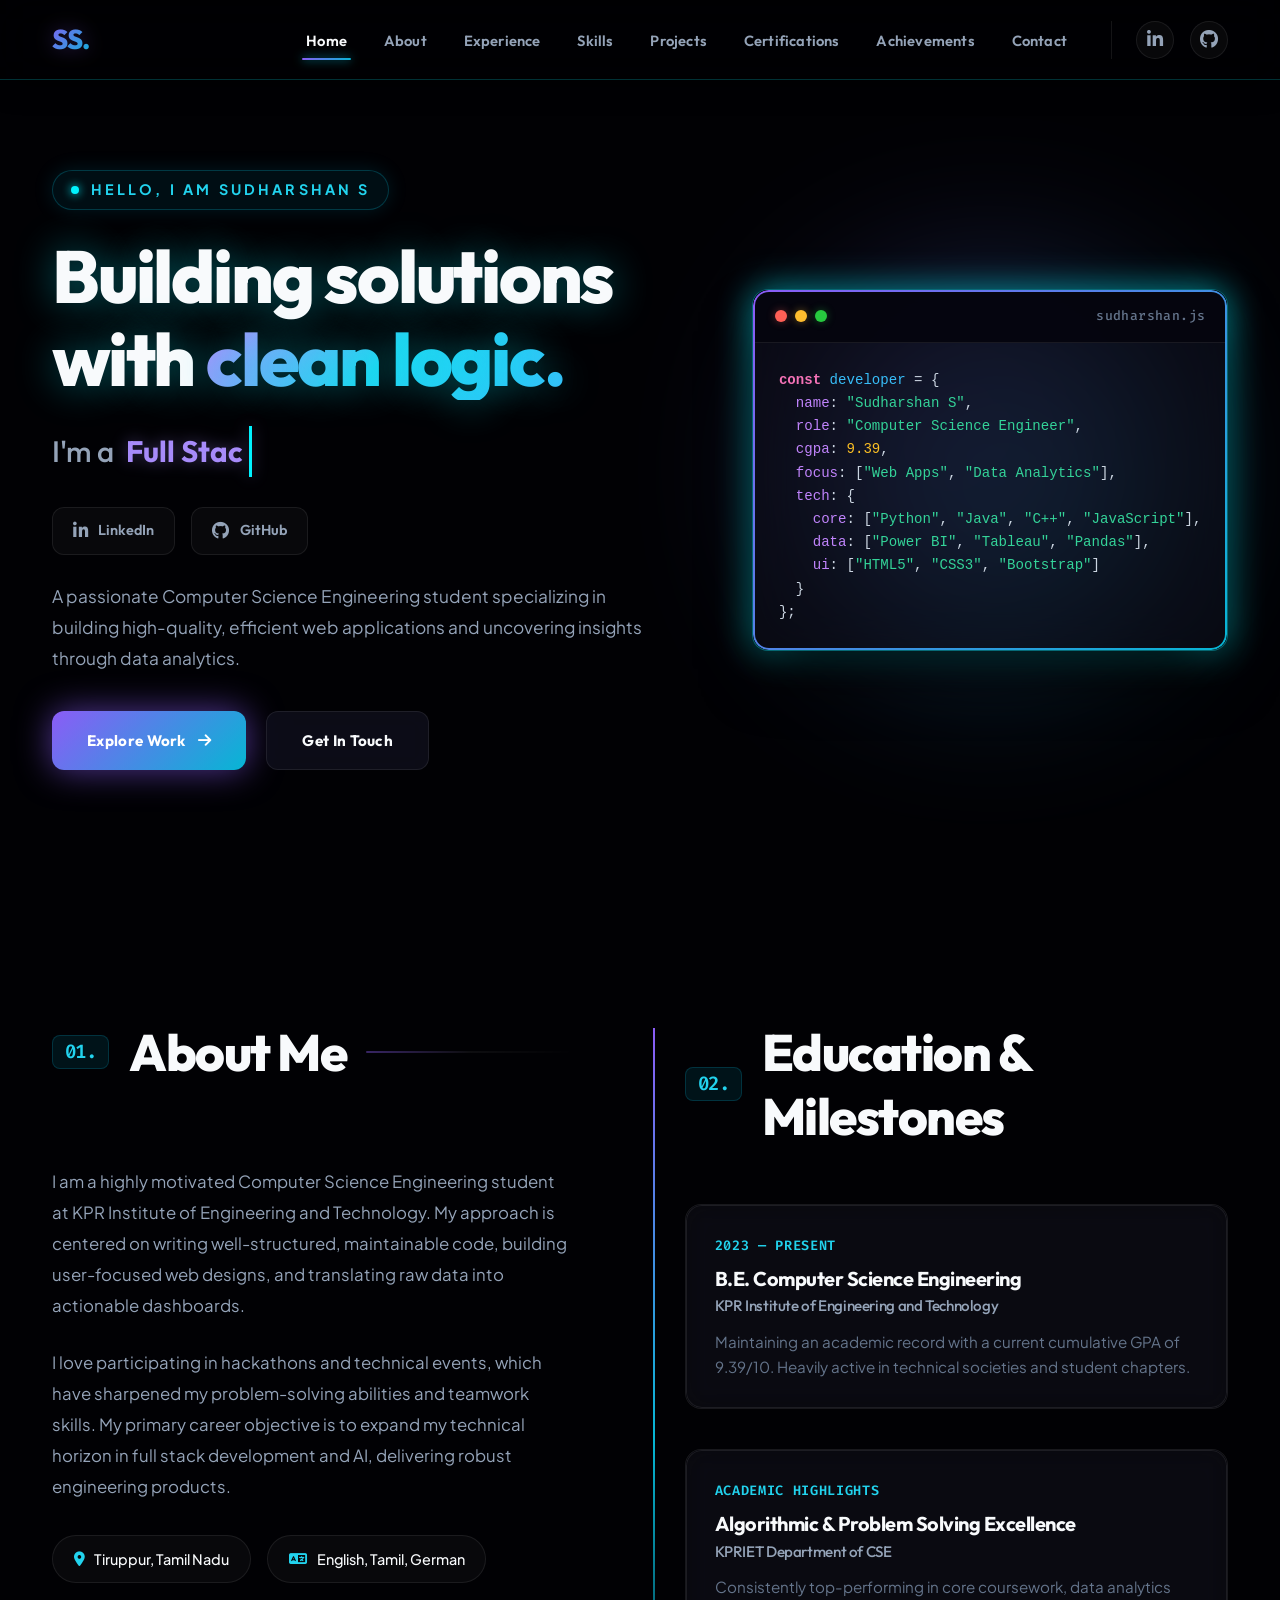
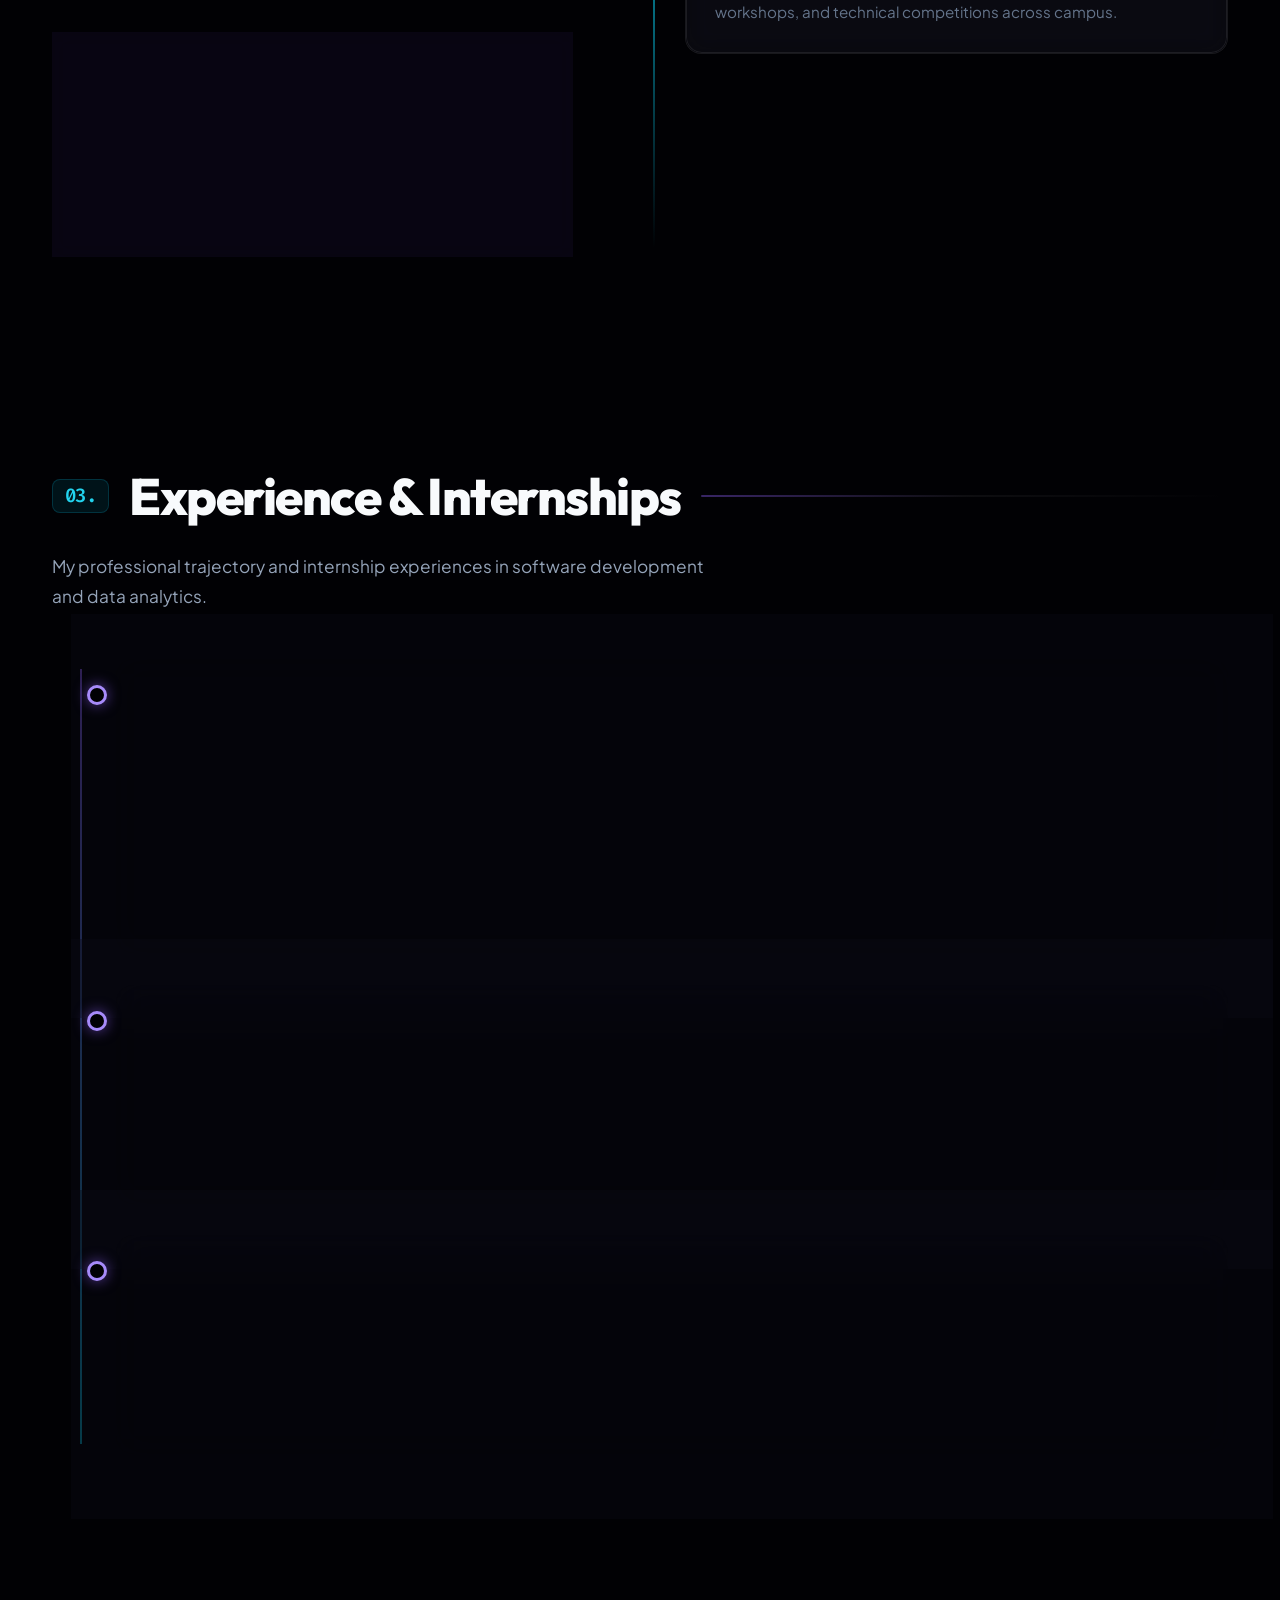
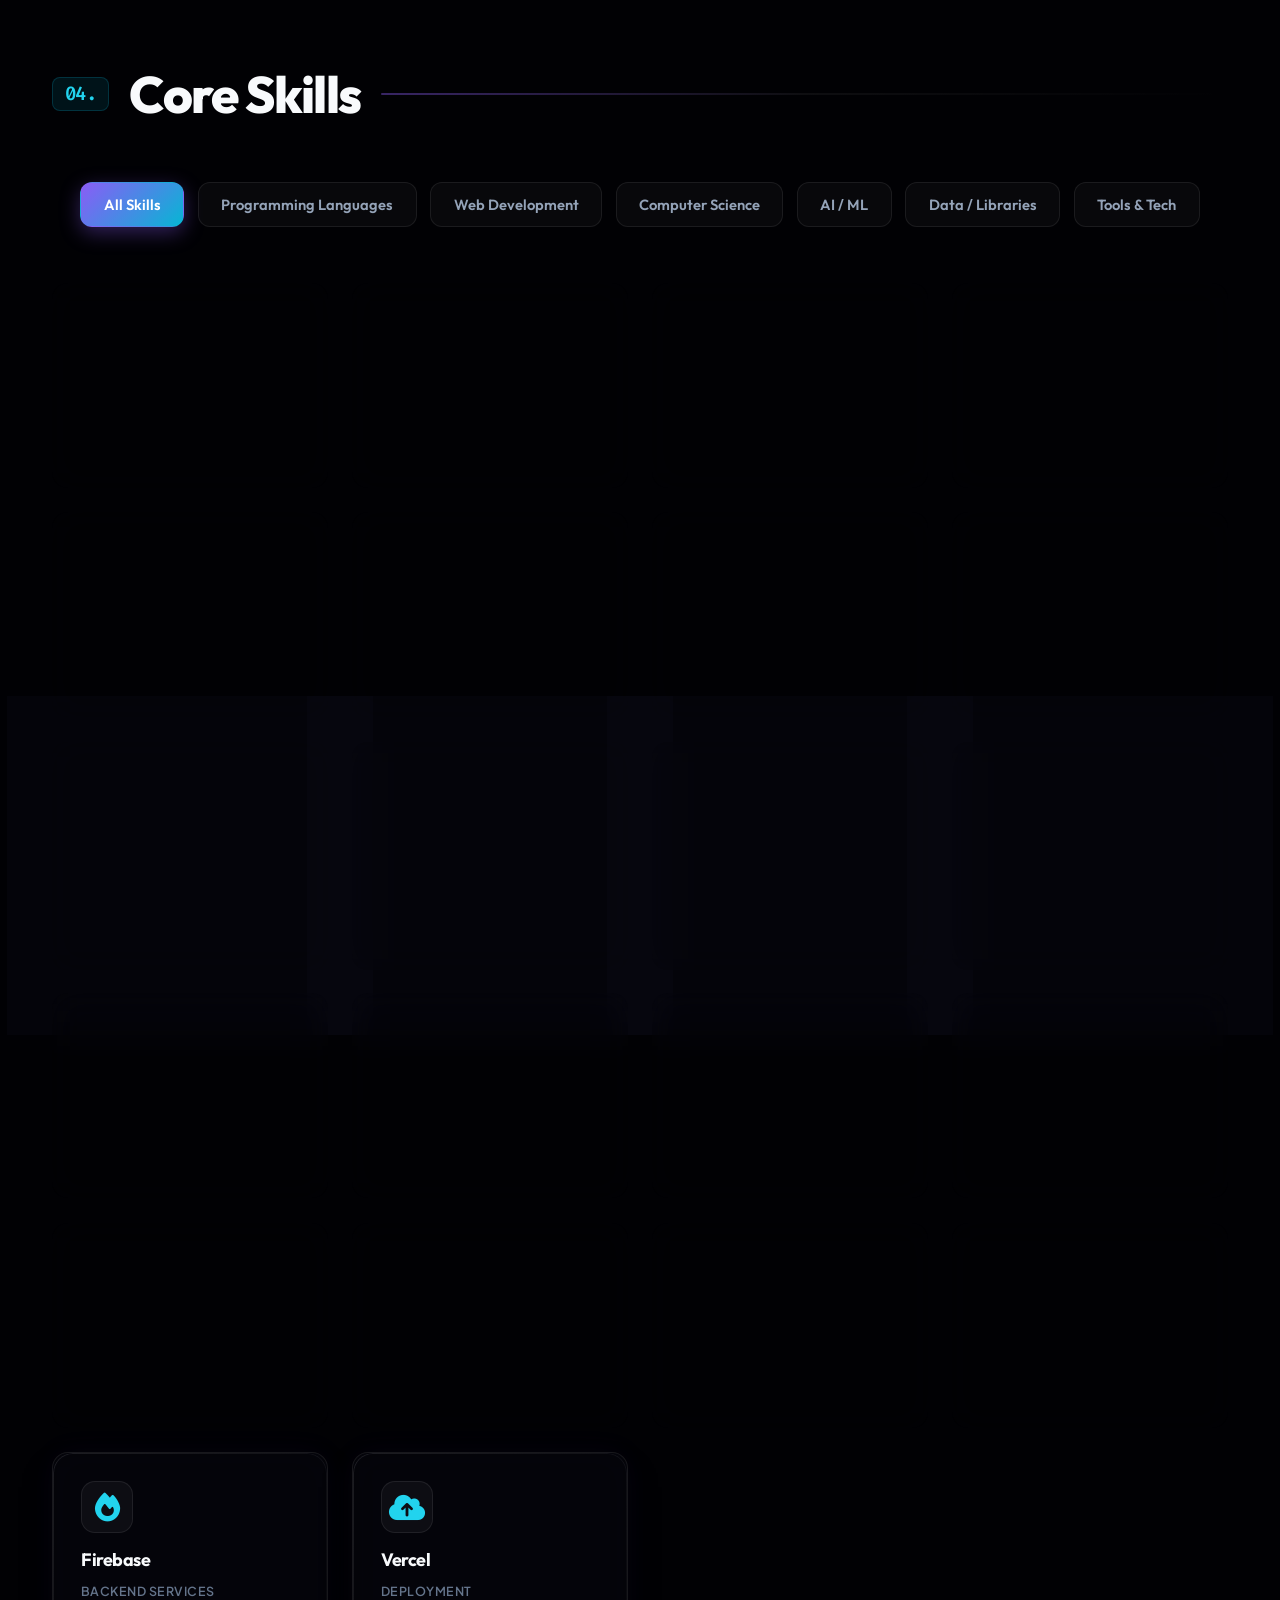
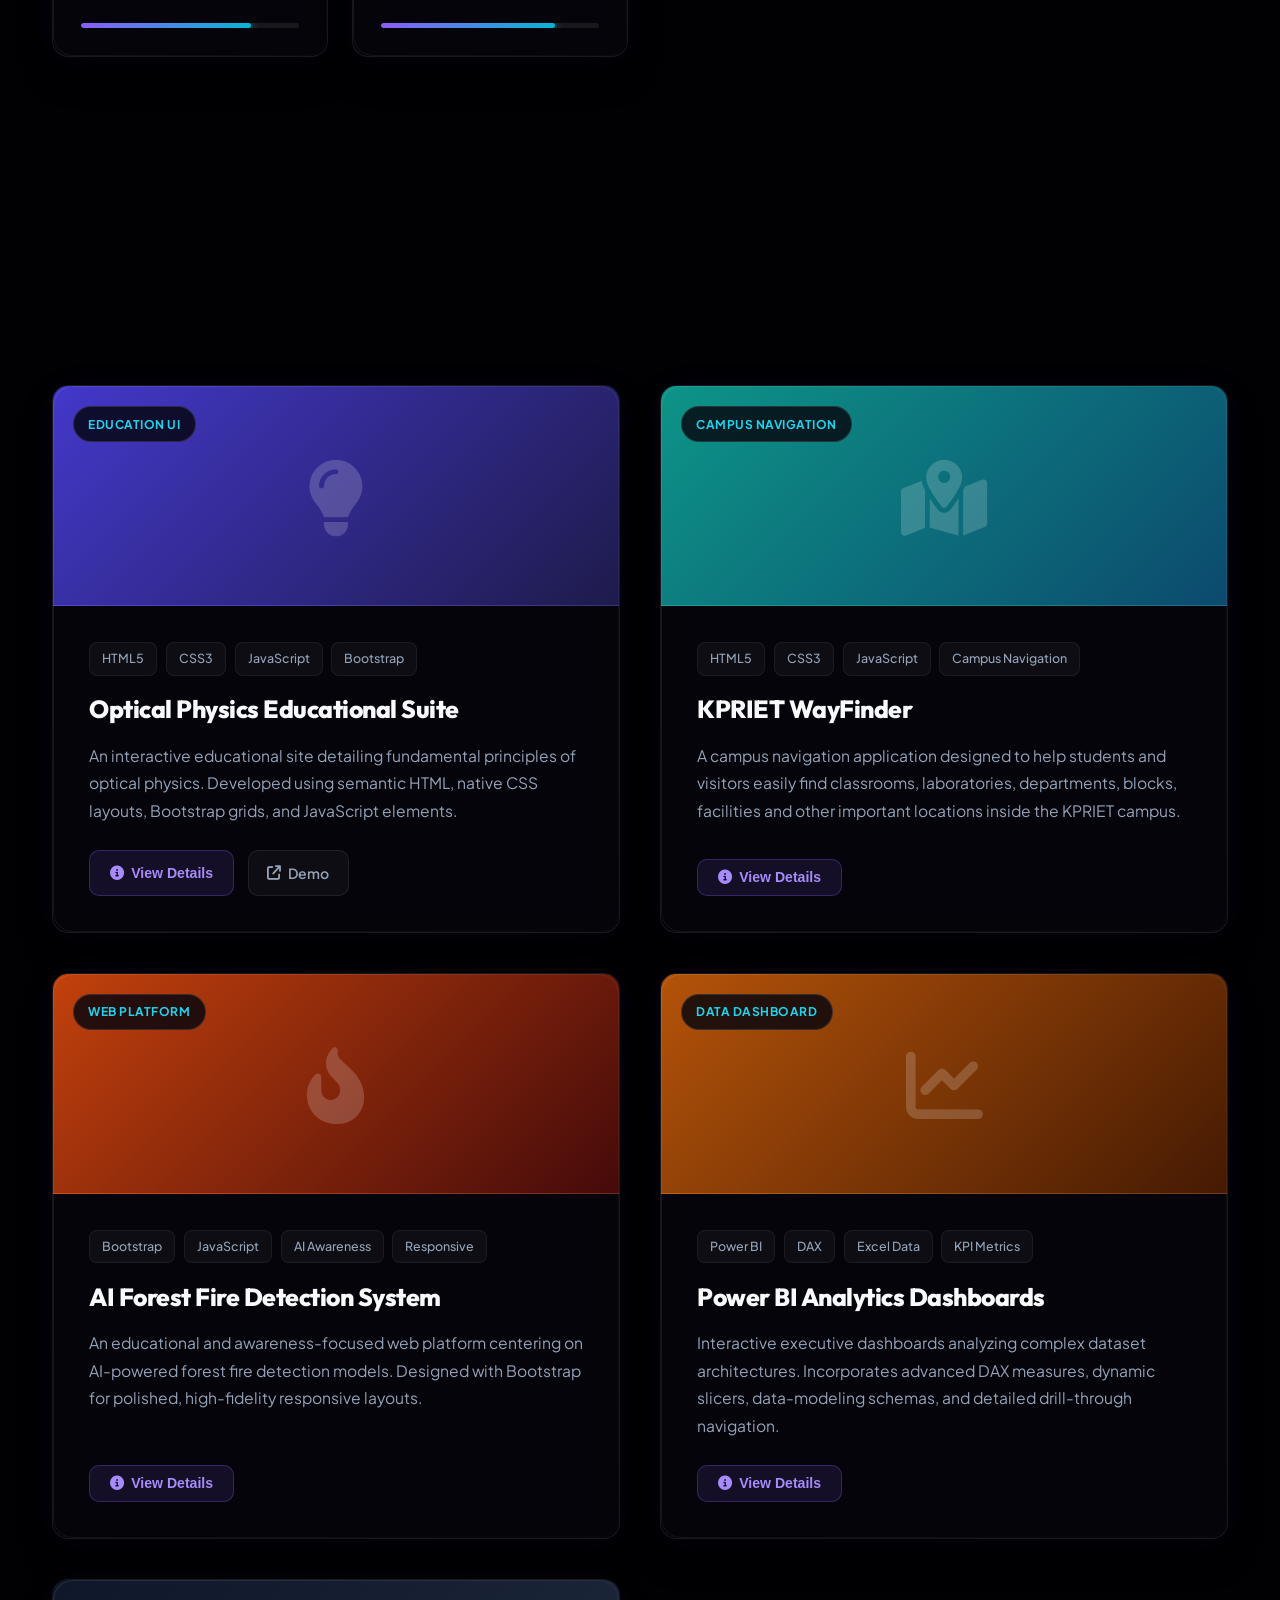
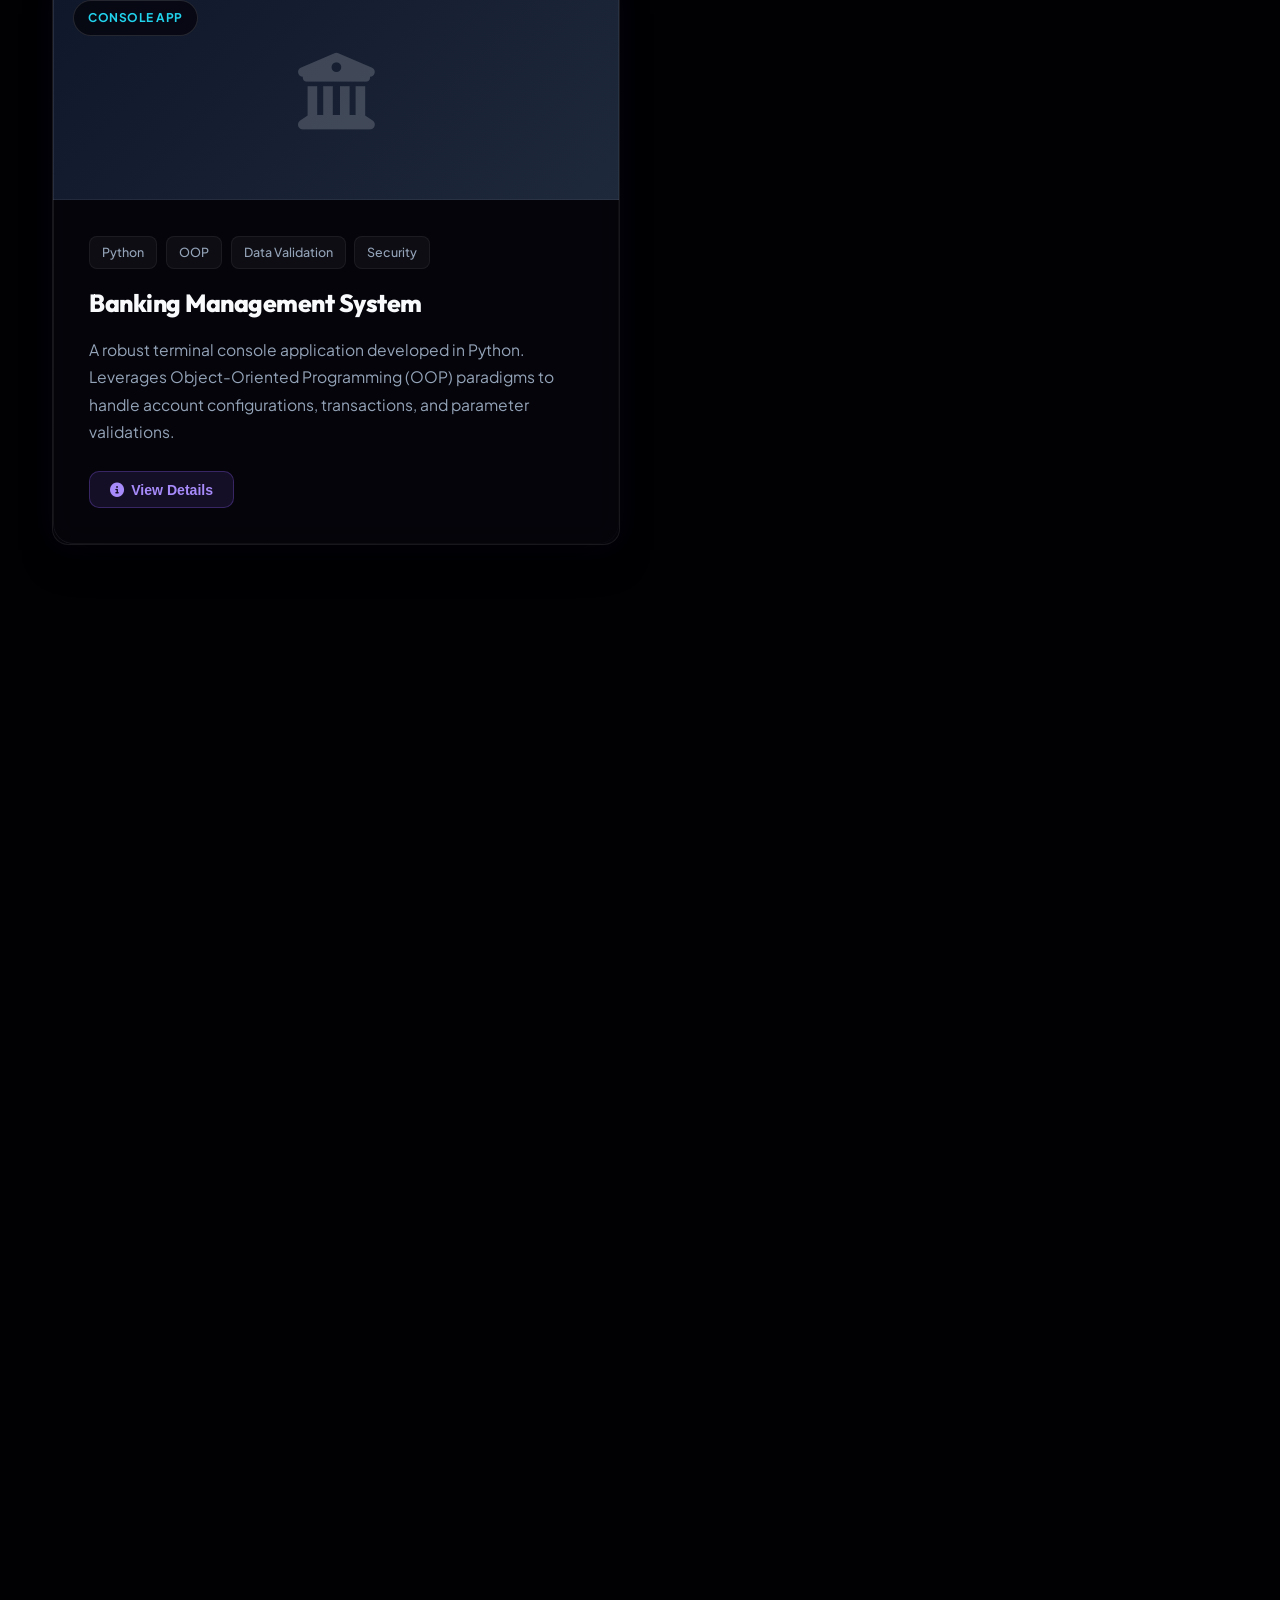
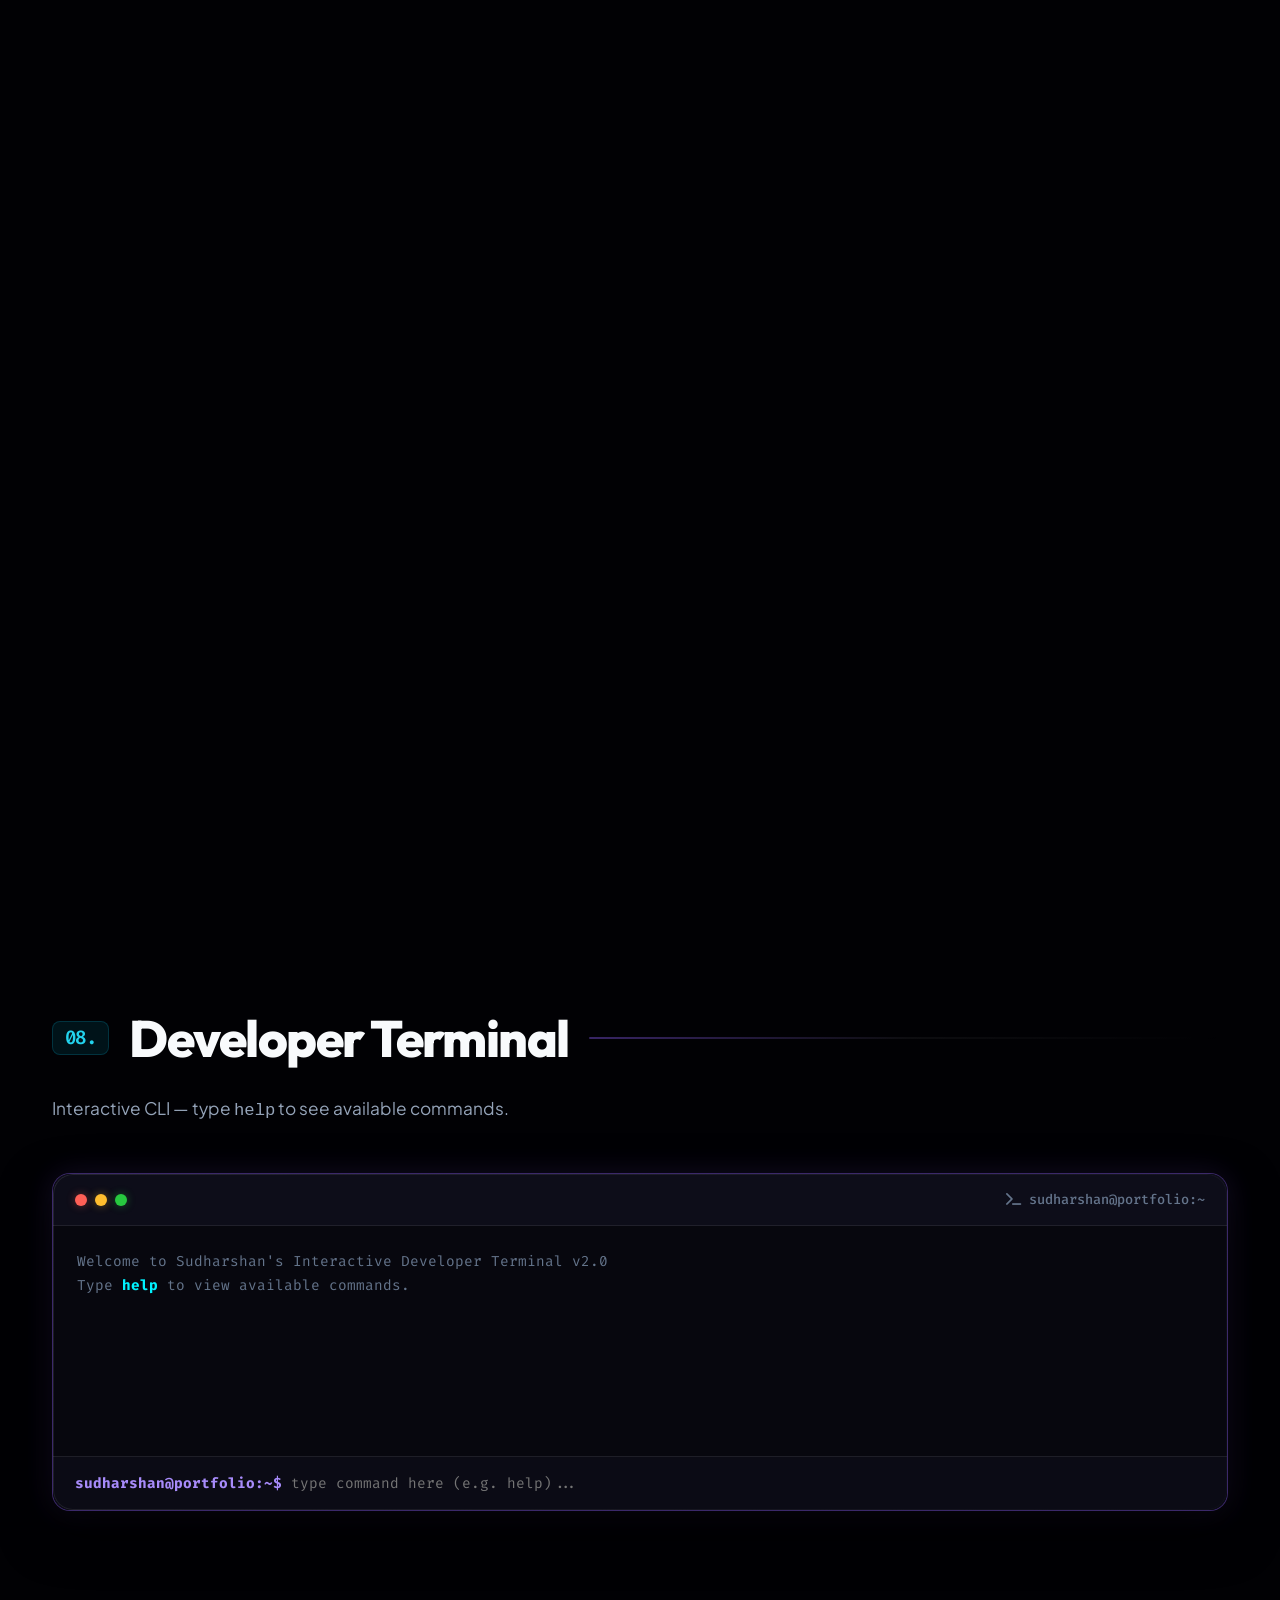
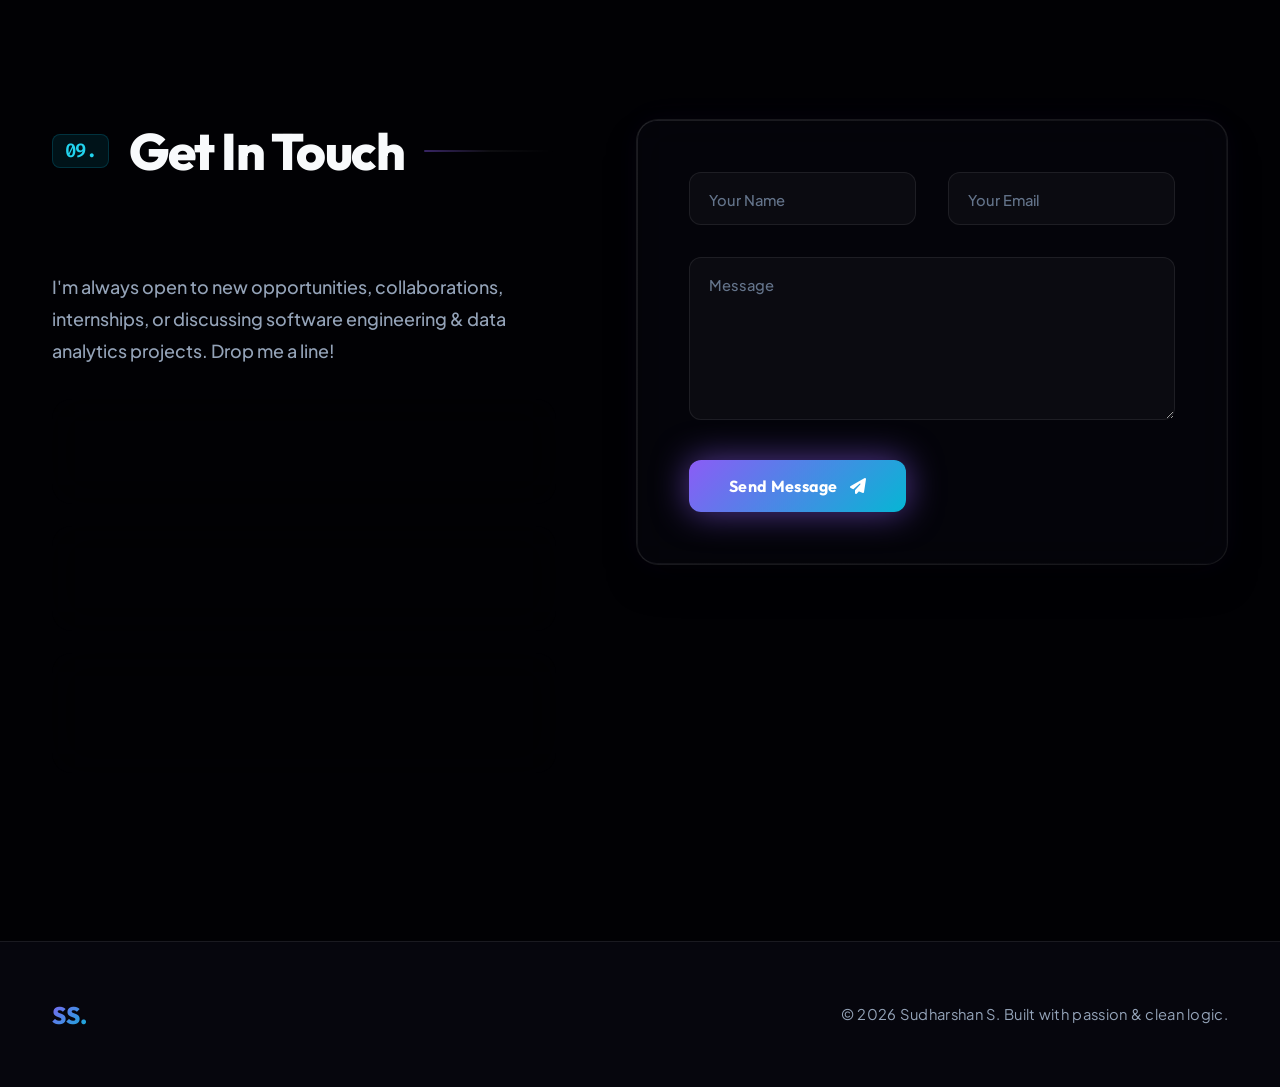
==== commit 9c409784: "Update cache buster" ====
--- a/index.html
+++ b/index.html
@@ -17,7 +17,7 @@
   <link rel="stylesheet" href="https://cdnjs.cloudflare.com/ajax/libs/font-awesome/6.5.1/css/all.min.css" crossorigin="anonymous" referrerpolicy="no-referrer" />
   
   <!-- Main Stylesheet -->
-  <link rel="stylesheet" href="styles.css?v=2.0" />
+  <link rel="stylesheet" href="styles.css?v=3.0" />
 </head>
 <body>
   <!-- Scroll Progress Bar -->
--- a/styles.css
+++ b/styles.css
@@ -5,10 +5,10 @@
 
 :root {
   /* Color Palette */
-  --bg-primary: #030308;
-  --bg-secondary: #080812;
-  --bg-card: rgba(13, 13, 24, 0.65);
-  --bg-card-hover: rgba(20, 20, 38, 0.85);
+  --bg-primary: #010104;
+  --bg-secondary: #05050a;
+  --bg-card: rgba(10, 10, 20, 0.4);
+  --bg-card-hover: rgba(15, 15, 30, 0.7);
   --bg-elevated: #121220;
   --bg-glass: rgba(15, 15, 28, 0.55);
   
@@ -40,8 +40,8 @@
   --border-cyan: rgba(6, 182, 212, 0.4);
   
   --shadow-card: 0 20px 40px -15px rgba(0, 0, 0, 0.7), 0 0 30px rgba(139, 92, 246, 0.05);
-  --glow-cyan: 0 0 25px rgba(6, 182, 212, 0.35);
-  --glow-purple: 0 0 25px rgba(139, 92, 246, 0.4);
+  --glow-cyan: 0 0 35px rgba(0, 242, 254, 0.6);
+  --glow-purple: 0 0 35px rgba(139, 92, 246, 0.6);
   --glow-pink: 0 0 25px rgba(236, 72, 153, 0.35);
   
   /* Fonts */
@@ -87,7 +87,7 @@
   position: fixed;
   inset: 0;
   background-image: 
-    linear-gradient(rgba(255, 255, 255, 0.02) 1px, transparent 1px),
+    linear-gradient(rgba(0, 242, 254, 0.05) 1px, transparent 1px),
     linear-gradient(90deg, rgba(255, 255, 255, 0.02) 1px, transparent 1px);
   background-size: 60px 60px;
   mask-image: radial-gradient(circle at 50% 50%, black 40%, transparent 90%);
@@ -663,43 +663,29 @@
   100% { transform: translate(25px, 15px) scale(1.1); }
 }
 
+
 .code-window {
-  width: 100%;
-  max-width: 440px;
-  background: rgba(10, 10, 20, 0.88);
+  background: var(--bg-glass);
   backdrop-filter: blur(24px);
   -webkit-backdrop-filter: blur(24px);
-  border: 1px solid var(--border-active);
-  border-radius: 18px;
+  border: 1px solid rgba(0, 242, 254, 0.4);
+  border-radius: 16px;
   overflow: hidden;
-  box-shadow: 0 30px 70px rgba(0, 0, 0, 0.75), 0 0 30px rgba(139, 92, 246, 0.15);
+  box-shadow: 0 30px 60px -12px rgba(0, 0, 0, 0.9), var(--glow-cyan);
   position: relative;
-  text-align: left;
-  transition: var(--transition-smooth);
-}
-
-.code-window::after {
-  content: '';
+}
+
+.code-window::before {
+  content: "";
   position: absolute;
-  inset: 0;
-  border-radius: 18px;
-  padding: 1px;
-  background: linear-gradient(135deg, rgba(255, 255, 255, 0.15), rgba(255, 255, 255, 0.02));
+  top: 0; left: 0; right: 0; bottom: 0;
+  border-radius: 16px;
+  padding: 2px;
+  background: var(--gradient-primary);
   -webkit-mask: linear-gradient(#fff 0 0) content-box, linear-gradient(#fff 0 0);
   -webkit-mask-composite: xor;
   mask-composite: exclude;
   pointer-events: none;
-  z-index: 2;
-  transition: var(--transition-smooth);
-}
-
-.code-window:hover {
-  transform: translateY(-6px);
-  box-shadow: 0 35px 80px rgba(0, 0, 0, 0.85), 0 0 45px rgba(6, 182, 212, 0.25);
-}
-
-.code-window:hover::after {
-  background: var(--gradient-primary);
 }
 
 .code-header {
@@ -2286,3 +2272,49 @@
     text-align: center;
   }
 }
+
+/* EXTRA PREMIUM OVERRIDES */
+
+.card, .project-card, .skill-card, .timeline-item {
+  background: var(--bg-card);
+  backdrop-filter: blur(16px);
+  -webkit-backdrop-filter: blur(16px);
+  border: 1px solid var(--border-light);
+  border-radius: 16px;
+  position: relative;
+  overflow: hidden;
+  transition: var(--transition-smooth);
+}
+
+.card:hover, .project-card:hover, .skill-card:hover, .timeline-item:hover {
+  background: var(--bg-card-hover);
+  transform: translateY(-8px);
+  border-color: rgba(0, 242, 254, 0.4);
+  box-shadow: 0 20px 40px -10px rgba(0, 0, 0, 0.8), var(--glow-cyan);
+}
+
+
+.btn-primary {
+  background: var(--gradient-primary);
+  color: #fff;
+  border: none;
+  box-shadow: var(--glow-purple);
+}
+
+.btn-primary:hover {
+  box-shadow: 0 0 30px rgba(0, 242, 254, 0.8);
+  transform: translateY(-3px);
+  filter: brightness(1.2);
+}
+
+.header {
+  background: rgba(1, 1, 4, 0.7) !important;
+  backdrop-filter: blur(20px) !important;
+  -webkit-backdrop-filter: blur(20px) !important;
+  border-bottom: 1px solid rgba(0, 242, 254, 0.2) !important;
+  box-shadow: 0 10px 30px -10px rgba(0, 0, 0, 0.8) !important;
+}
+
+.hero-headline {
+  text-shadow: 0 0 40px rgba(0, 242, 254, 0.4);
+}
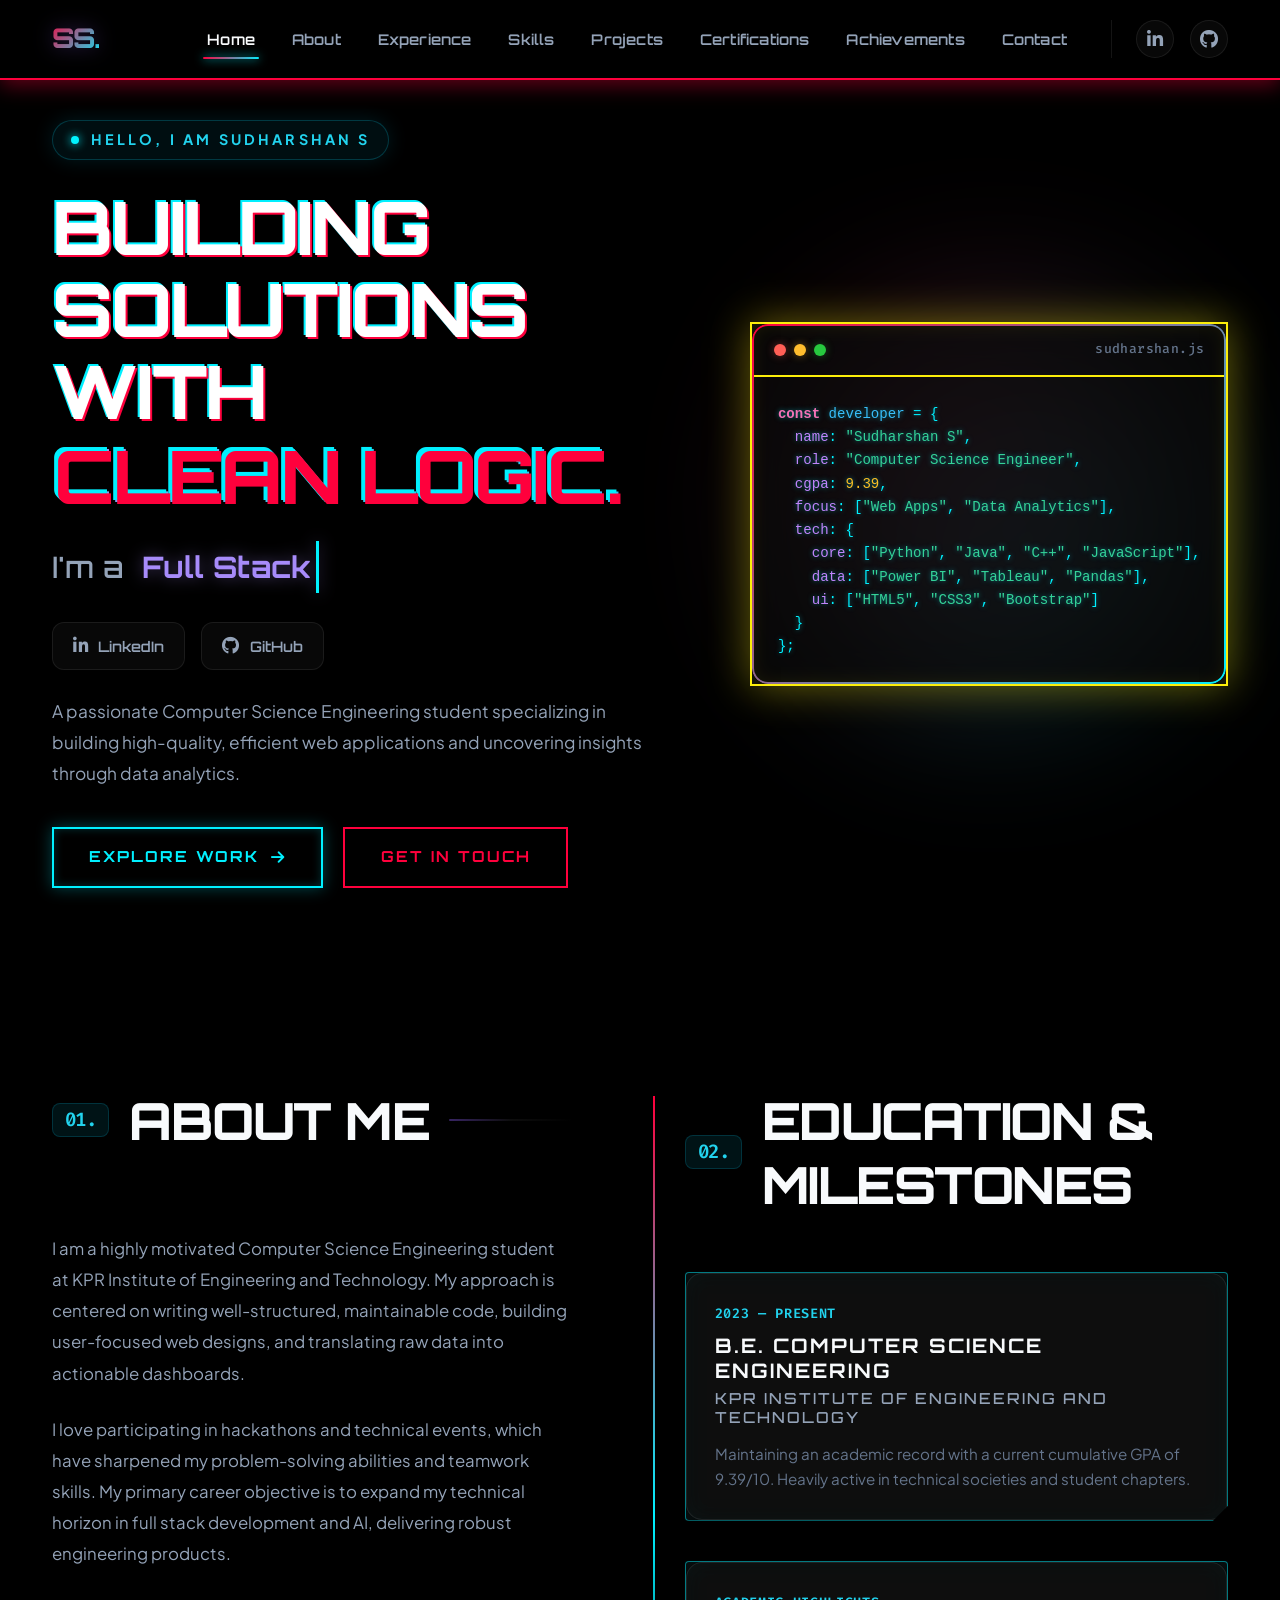
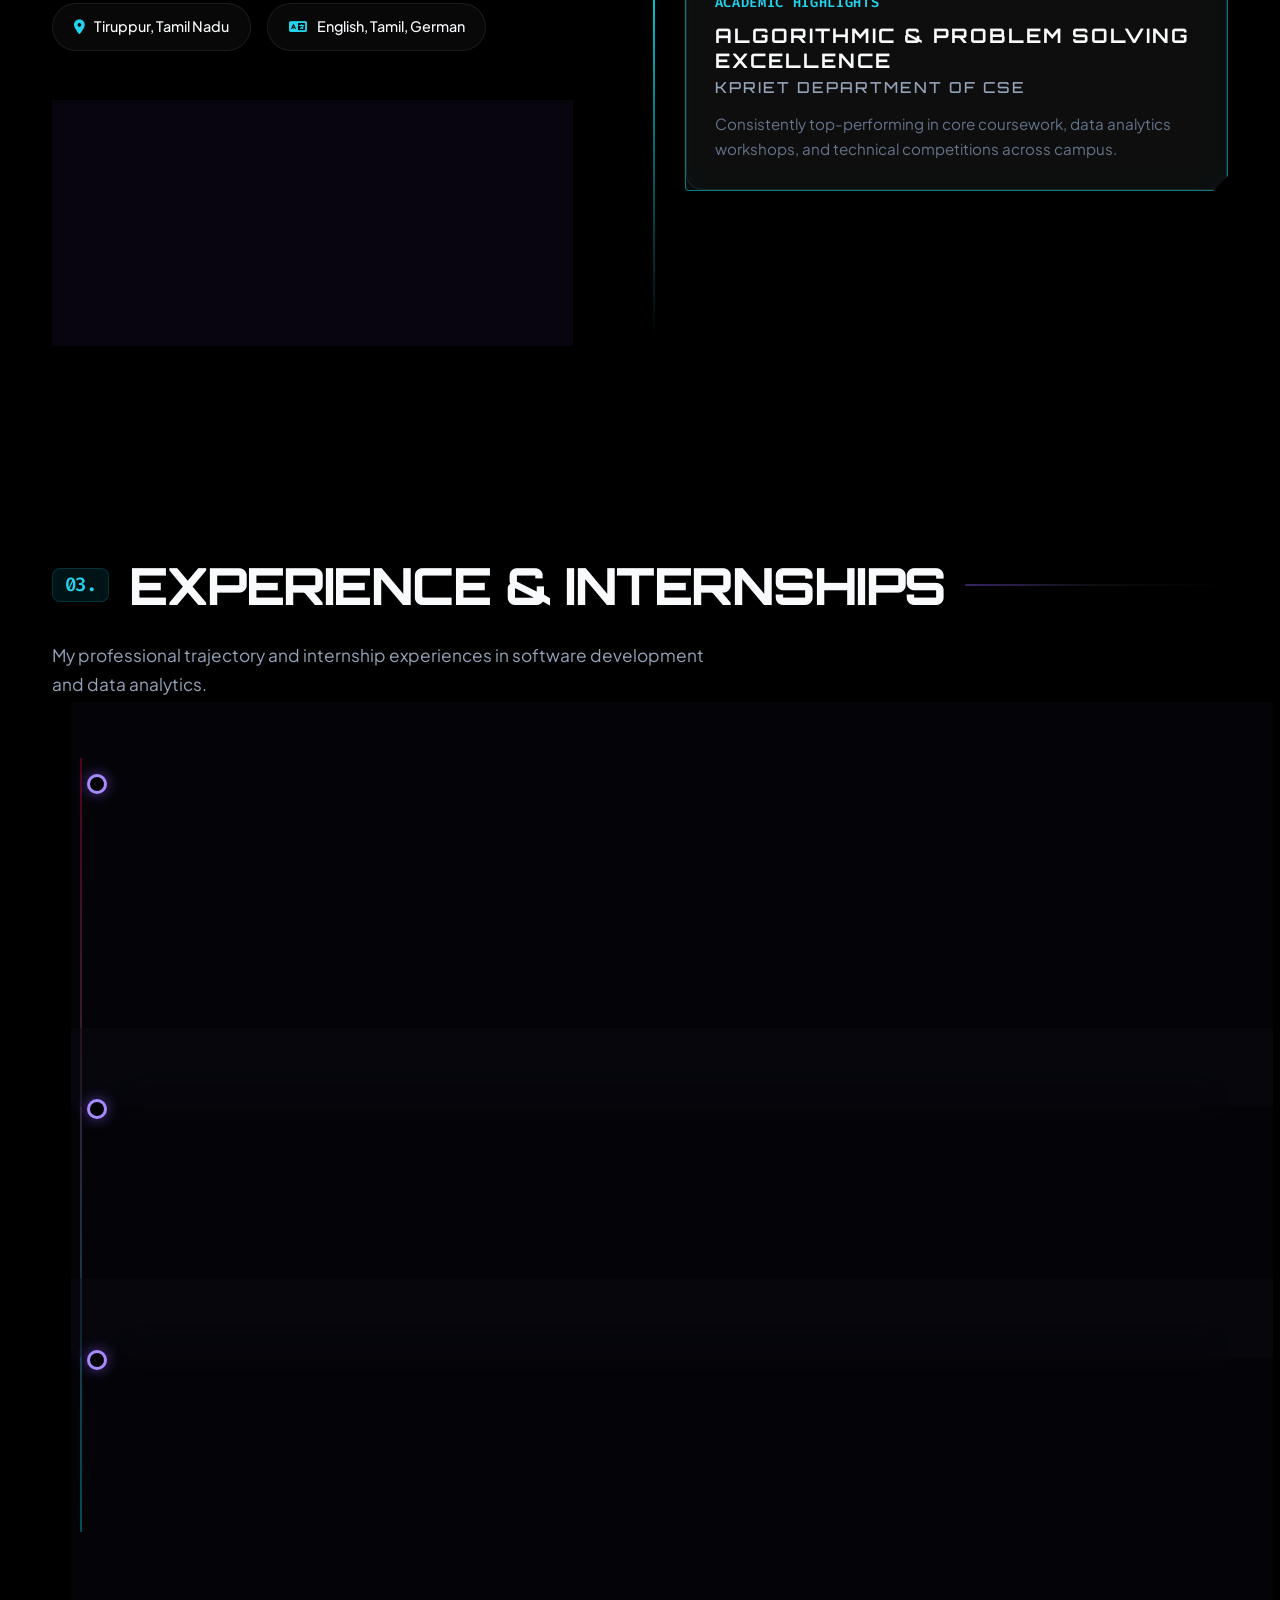
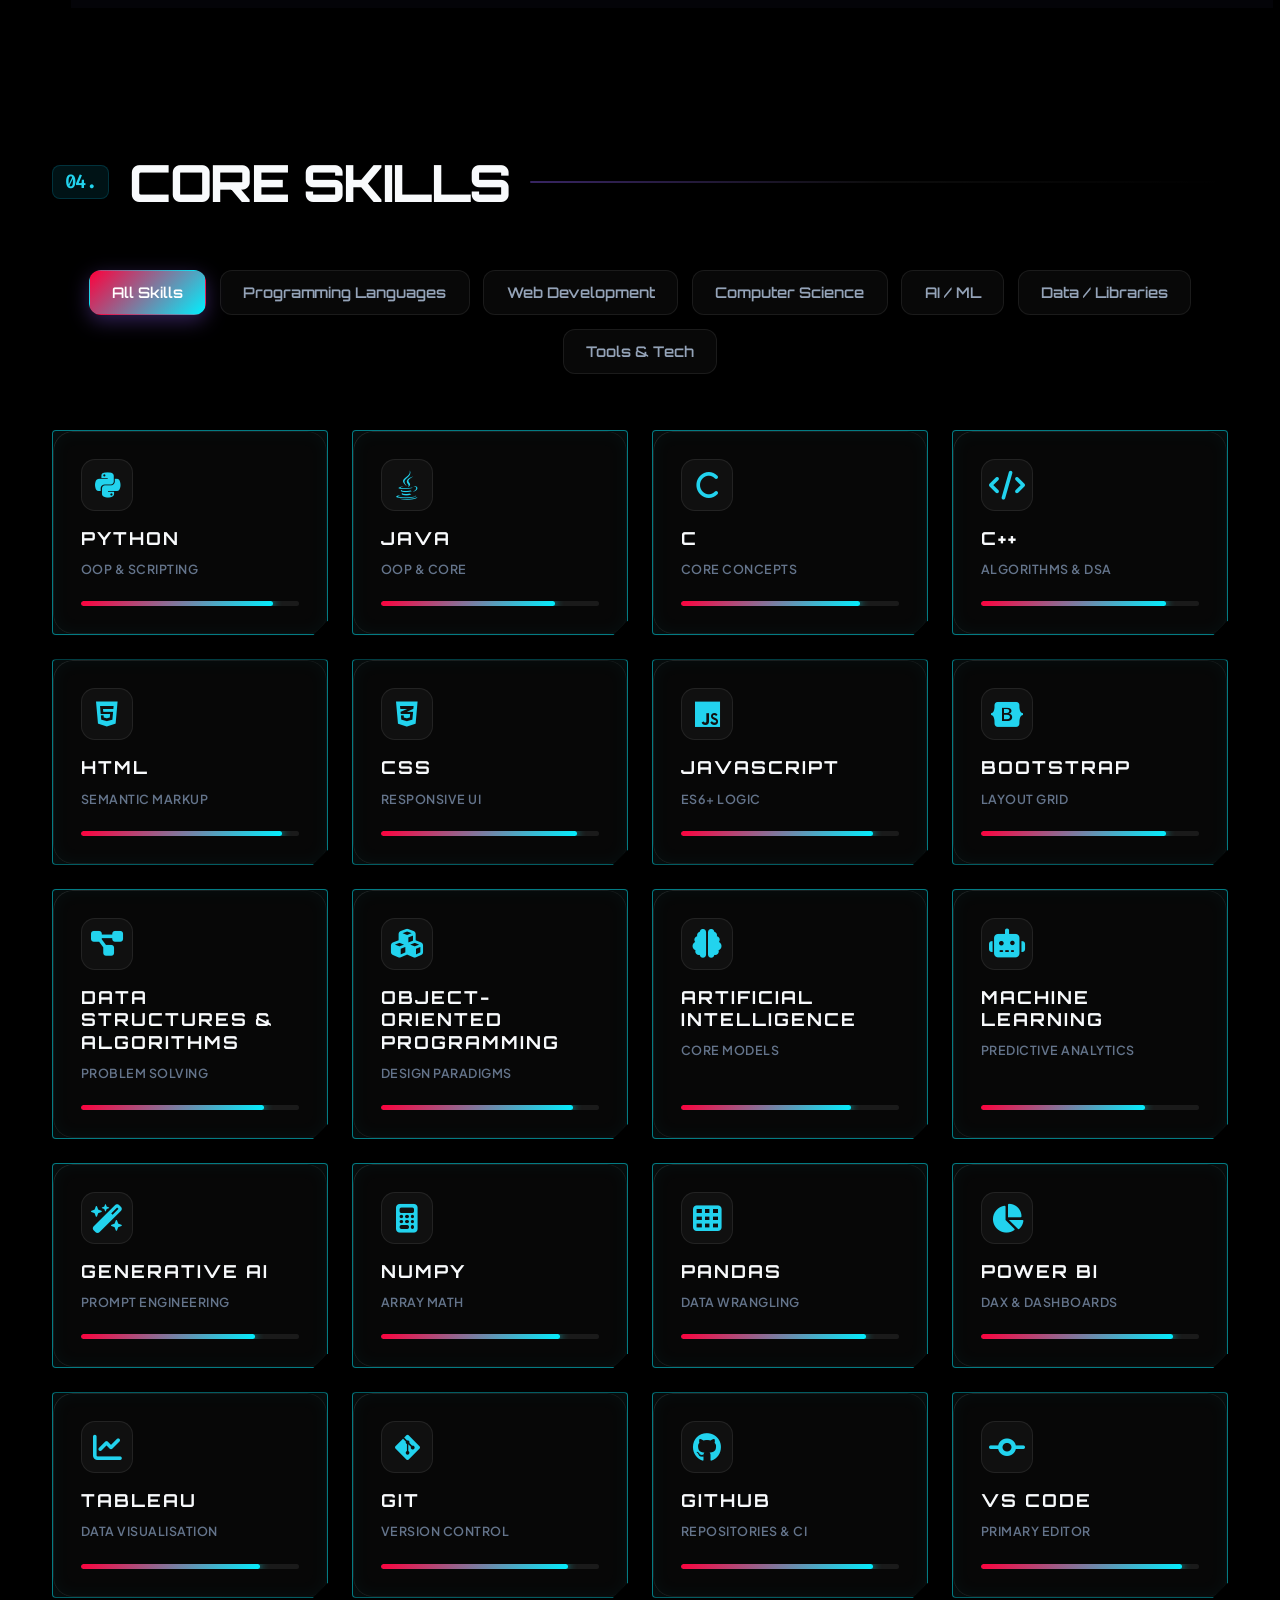
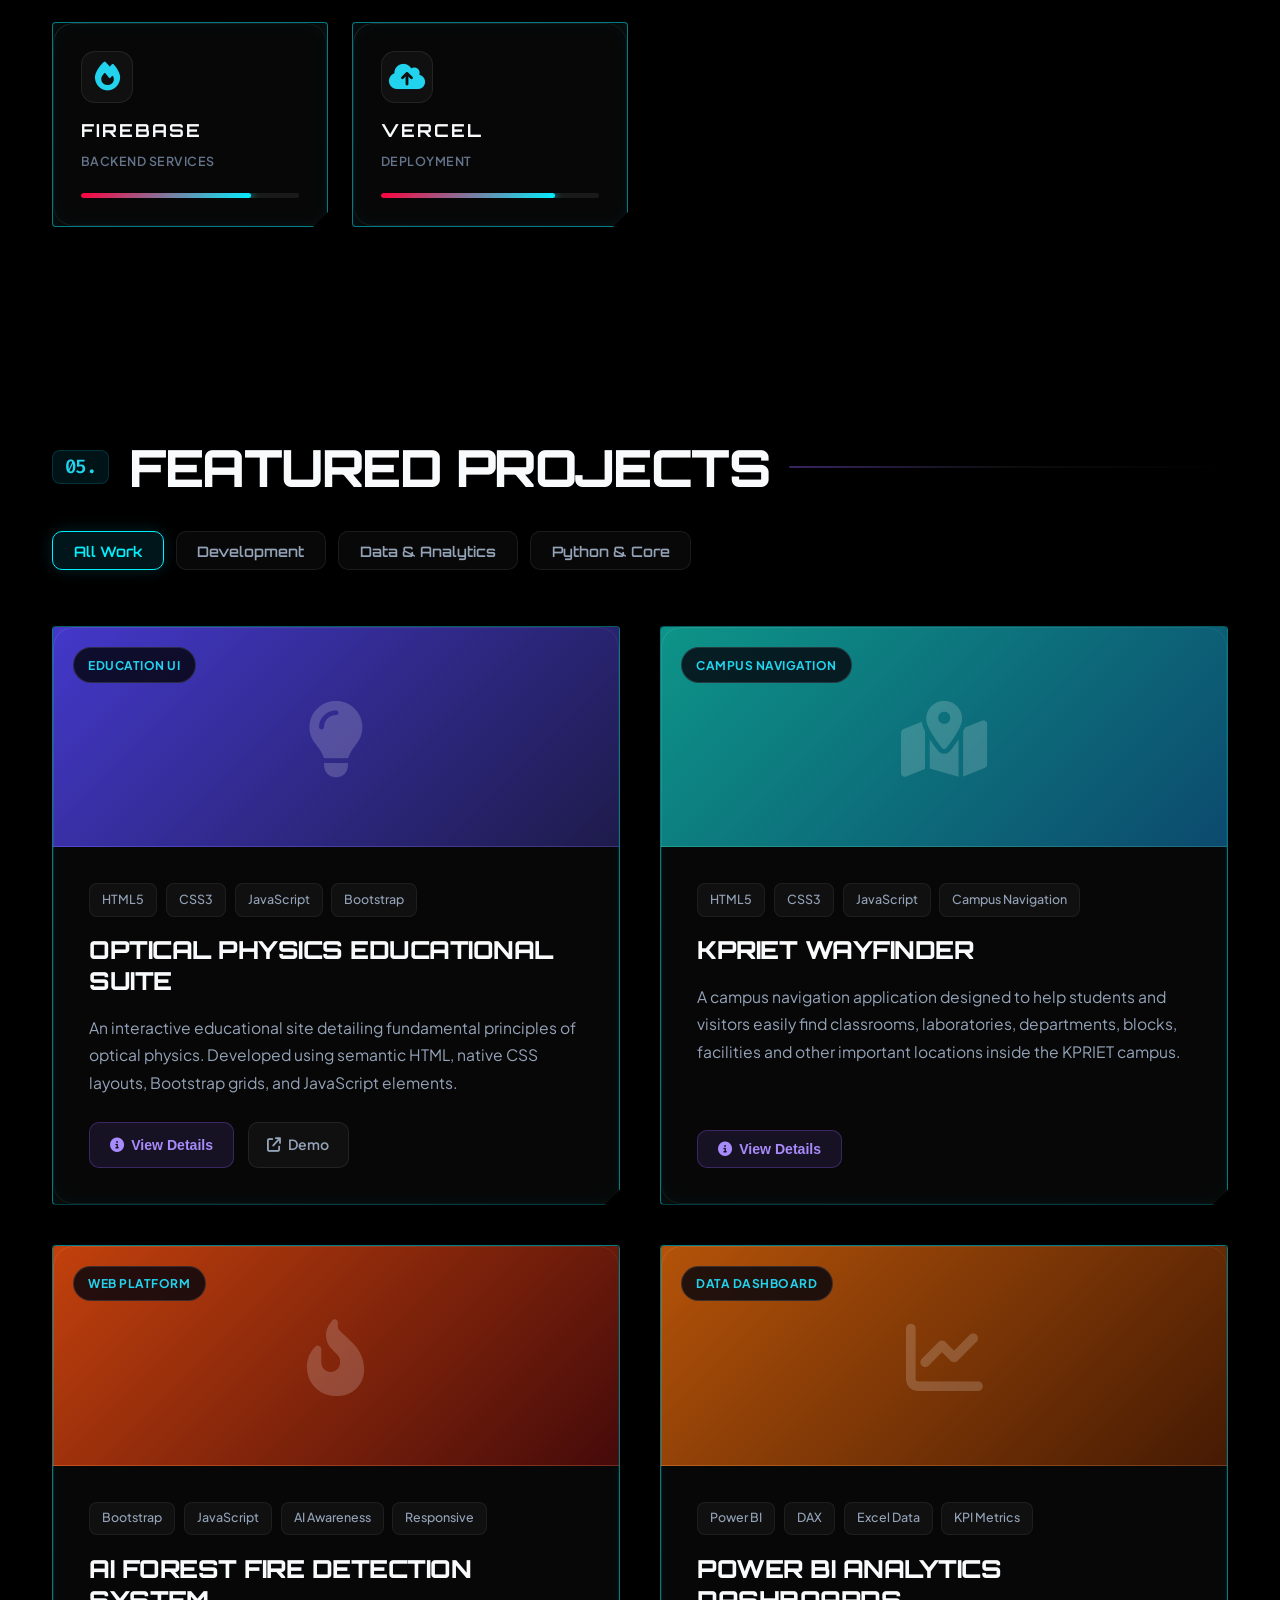
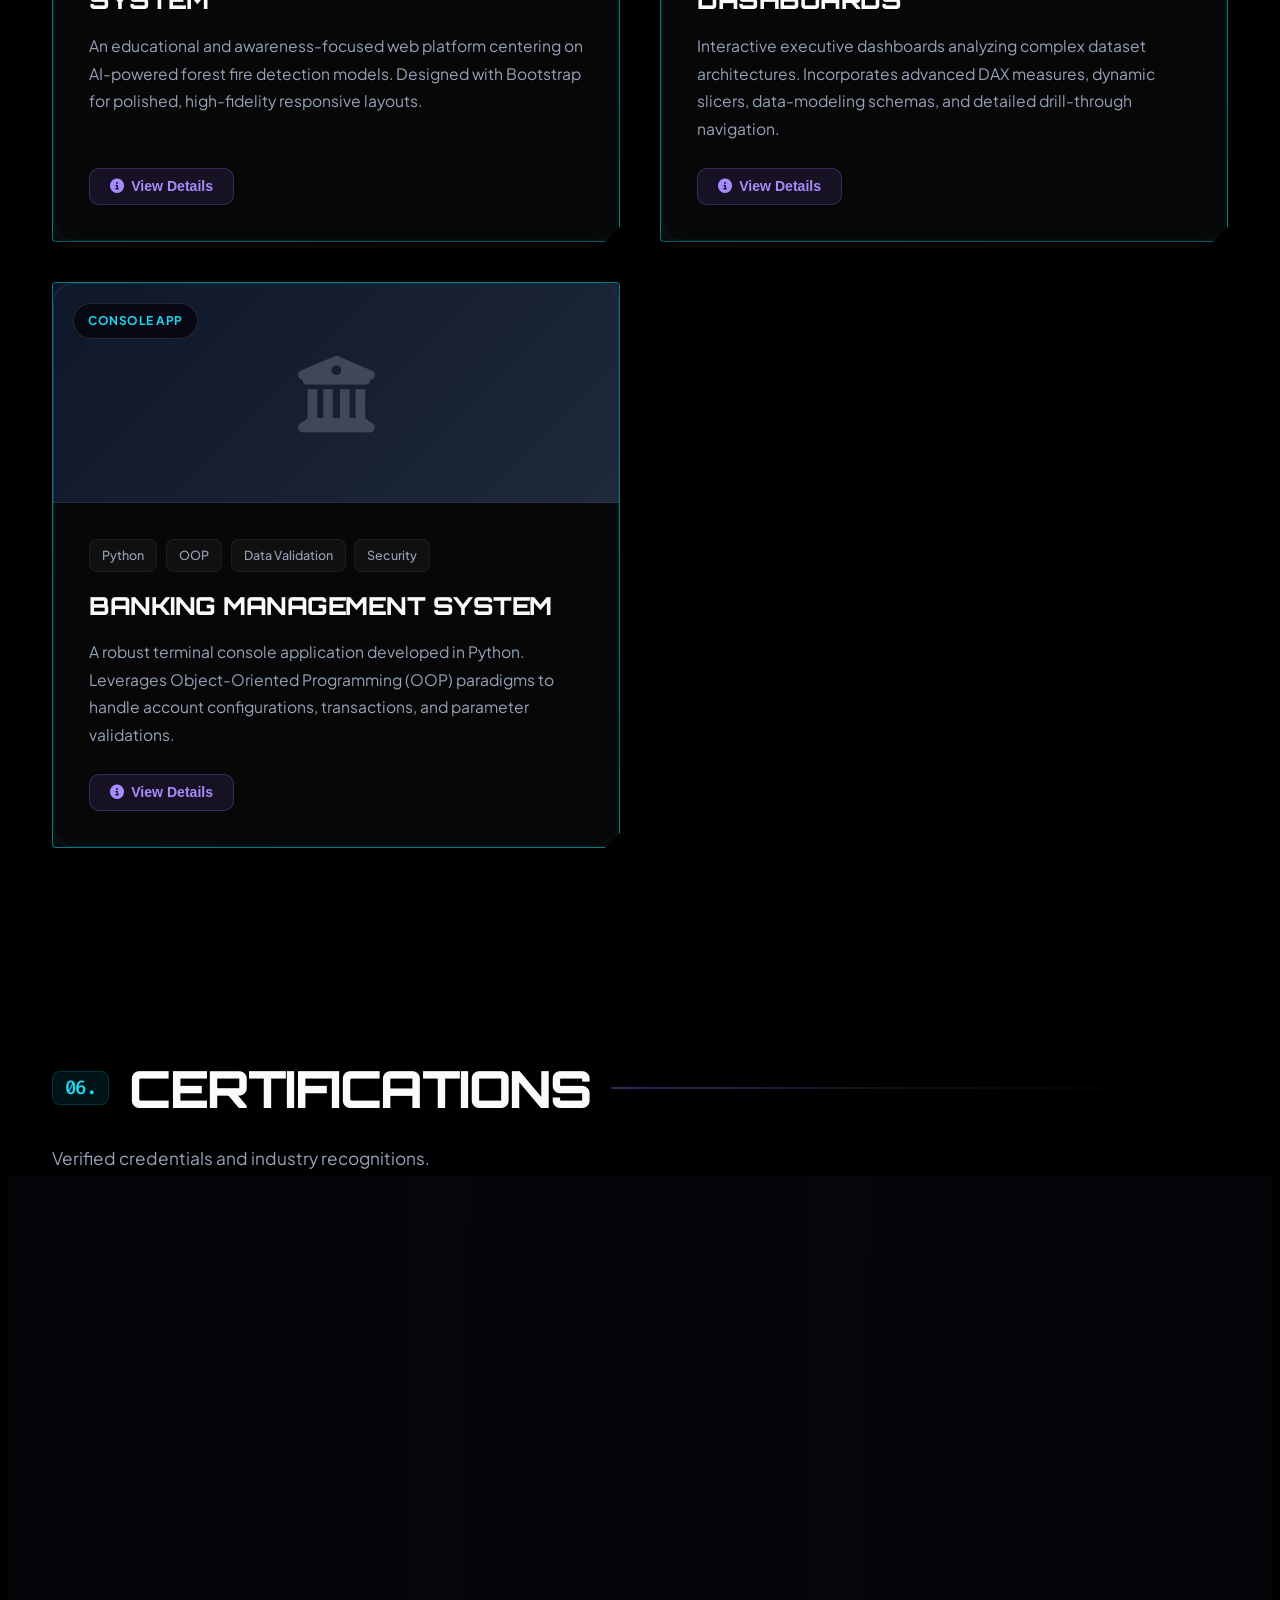
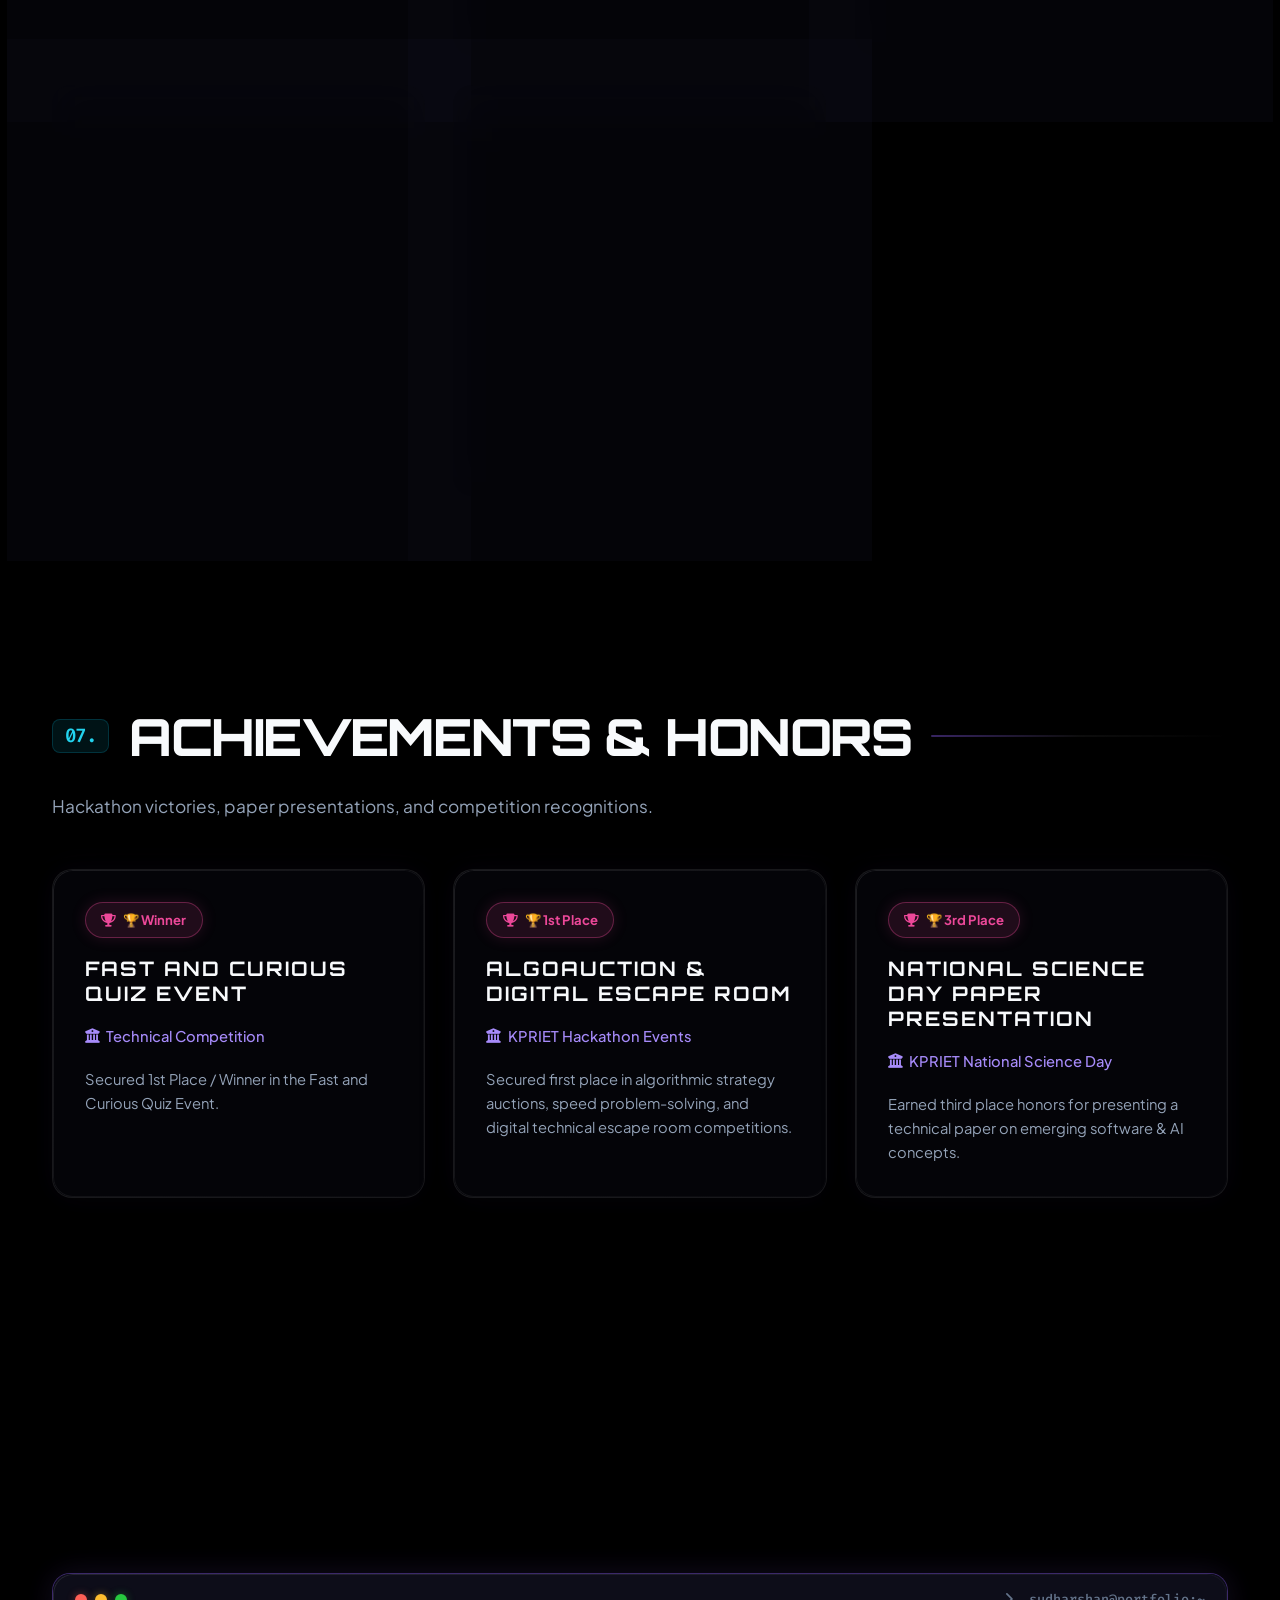
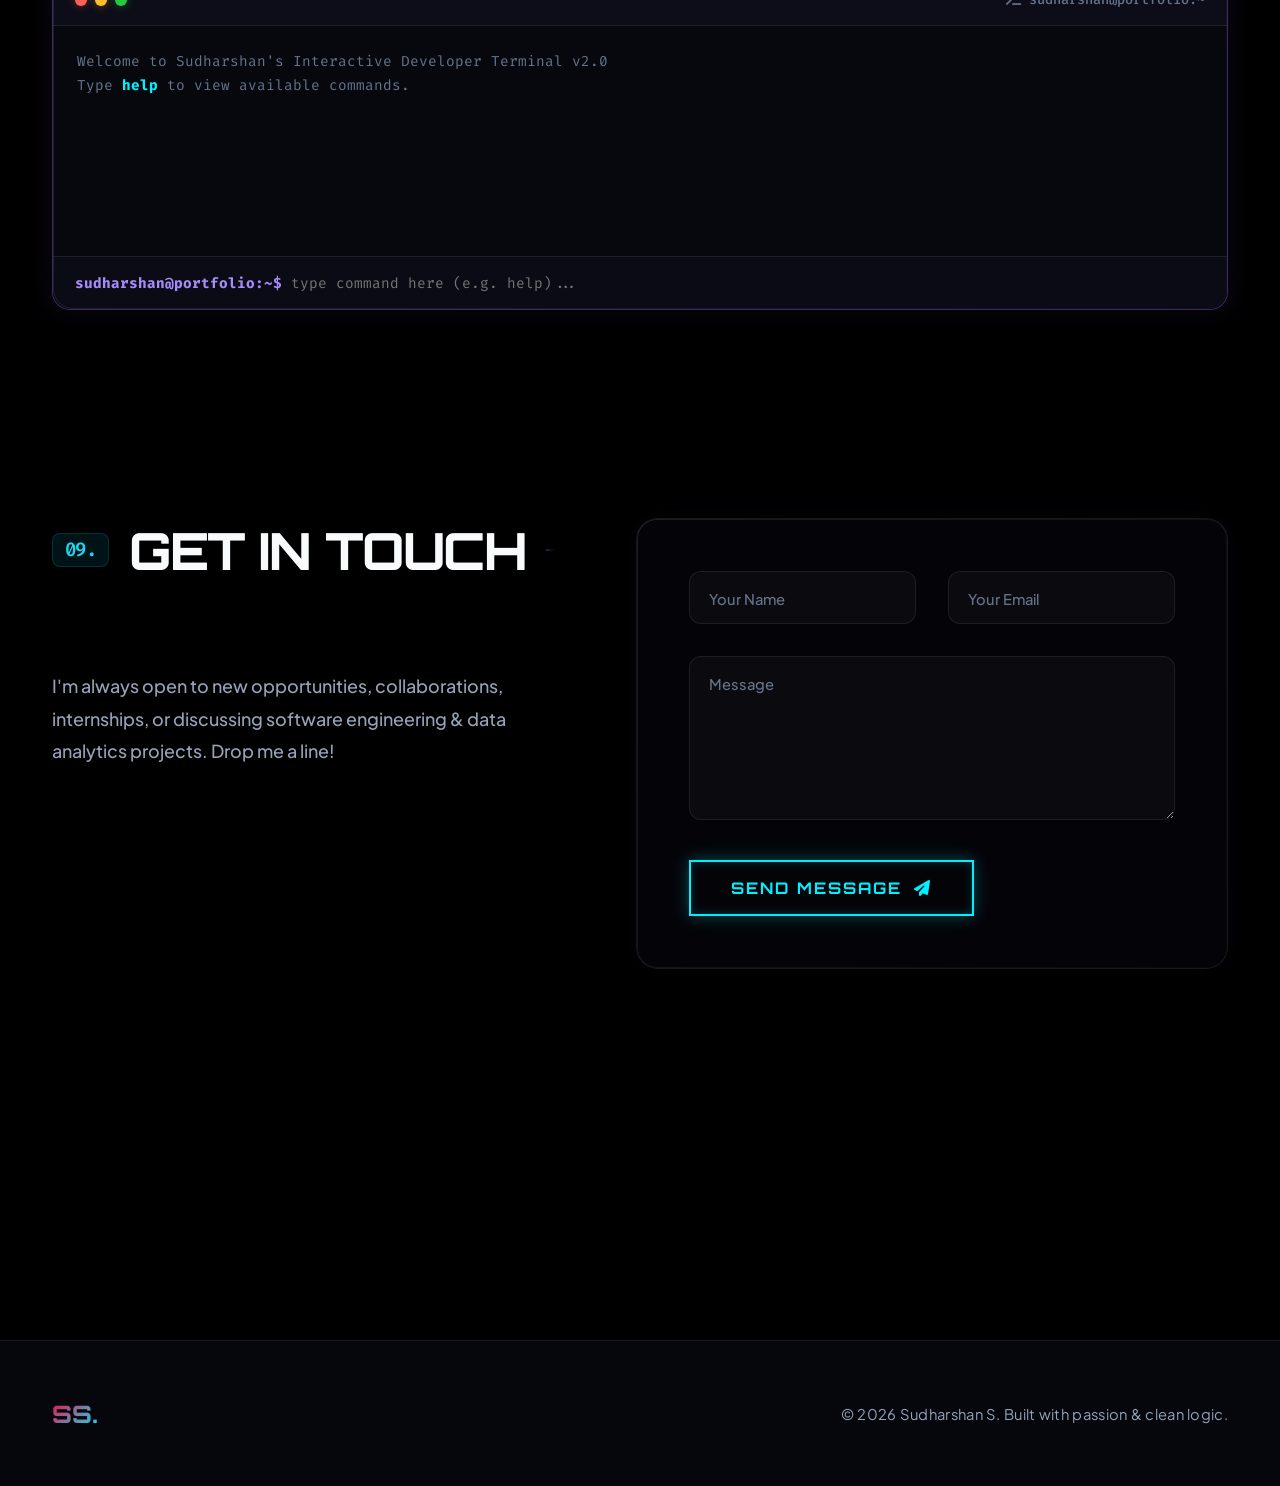
==== commit e9b34961: "Complete Cyberpunk Glassmorphism Redesign" ====
--- a/index.html
+++ b/index.html
@@ -11,13 +11,13 @@
   <!-- Preconnects & Fonts -->
   <link rel="preconnect" href="https://fonts.googleapis.com" />
   <link rel="preconnect" href="https://fonts.gstatic.com" crossorigin />
-  <link href="https://fonts.googleapis.com/css2?family=Outfit:wght@300;400;500;600;700;800&family=Plus+Jakarta+Sans:wght@300;400;500;600;700&family=Fira+Code:wght@400;500&display=swap" rel="stylesheet" />
+  <link href="https://fonts.googleapis.com/css2?family=Orbitron:wght@400;500;700;900&family=Plus+Jakarta+Sans:wght@300;400;500;600;700&family=Fira+Code:wght@400;500&display=swap" rel="stylesheet" />
   
   <!-- FontAwesome Icons -->
   <link rel="stylesheet" href="https://cdnjs.cloudflare.com/ajax/libs/font-awesome/6.5.1/css/all.min.css" crossorigin="anonymous" referrerpolicy="no-referrer" />
   
   <!-- Main Stylesheet -->
-  <link rel="stylesheet" href="styles.css?v=3.0" />
+  <link rel="stylesheet" href="styles.css?v=4.0" />
 </head>
 <body>
   <!-- Scroll Progress Bar -->
--- a/styles.css
+++ b/styles.css
@@ -5,8 +5,8 @@
 
 :root {
   /* Color Palette */
-  --bg-primary: #010104;
-  --bg-secondary: #05050a;
+  --bg-primary: #000000;
+  --bg-secondary: #0a0a0a;
   --bg-card: rgba(10, 10, 20, 0.4);
   --bg-card-hover: rgba(15, 15, 30, 0.7);
   --bg-elevated: #121220;
@@ -17,17 +17,17 @@
   --text-muted: #64748b;
   
   /* Brand Accent Colors */
-  --color-purple: #8b5cf6;
+  --color-purple: #ff003c;
   --color-purple-light: #a78bfa;
   --color-purple-deep: #6d28d9;
-  --color-cyan: #06b6d4;
+  --color-cyan: #00f0ff;
   --color-cyan-light: #22d3ee;
   --color-cyan-bright: #00f2fe;
   --color-pink: #ec4899;
   --color-pink-light: #f43f5e;
   
   /* Premium Gradients */
-  --gradient-primary: linear-gradient(135deg, #8b5cf6 0%, #06b6d4 100%);
+  --gradient-primary: linear-gradient(135deg, #ff003c 0%, #00f0ff 100%);
   --gradient-secondary: linear-gradient(135deg, #ec4899 0%, #8b5cf6 100%);
   --gradient-accent: linear-gradient(135deg, #a78bfa 0%, #22d3ee 50%, #f43f5e 100%);
   --gradient-text: linear-gradient(135deg, #c084fc 0%, #22d3ee 50%, #38bdf8 100%);
@@ -40,12 +40,12 @@
   --border-cyan: rgba(6, 182, 212, 0.4);
   
   --shadow-card: 0 20px 40px -15px rgba(0, 0, 0, 0.7), 0 0 30px rgba(139, 92, 246, 0.05);
-  --glow-cyan: 0 0 35px rgba(0, 242, 254, 0.6);
-  --glow-purple: 0 0 35px rgba(139, 92, 246, 0.6);
+  --glow-cyan: 0 0 15px rgba(0, 240, 255, 0.8), 0 0 30px rgba(0, 240, 255, 0.4);
+  --glow-purple: 0 0 15px rgba(255, 0, 60, 0.8), 0 0 30px rgba(255, 0, 60, 0.4);
   --glow-pink: 0 0 25px rgba(236, 72, 153, 0.35);
   
   /* Fonts */
-  --font-headings: 'Outfit', sans-serif;
+  --font-headings: 'Orbitron', sans-serif;
   --font-body: 'Plus Jakarta Sans', sans-serif;
   --font-mono: 'Fira Code', 'Consolas', monospace;
   --header-height: 80px;
@@ -2273,48 +2273,109 @@
   }
 }
 
-/* EXTRA PREMIUM OVERRIDES */
-
+
+
+/* --- CYBERPUNK GLASSMORPHISM OVERRIDES --- */
+
+/* Grid background - corrupted circuit look */
+.grid-overlay {
+  background-image: 
+    linear-gradient(rgba(0, 240, 255, 0.1) 1px, transparent 1px),
+    linear-gradient(90deg, rgba(0, 240, 255, 0.1) 1px, transparent 1px);
+  background-size: 40px 40px;
+}
+
+/* Header HUD */
+.header {
+  background: rgba(0, 0, 0, 0.5) !important;
+  backdrop-filter: blur(12px) !important;
+  -webkit-backdrop-filter: blur(12px) !important;
+  border-bottom: 2px solid #ff003c !important;
+  box-shadow: 0 5px 20px rgba(255, 0, 60, 0.4) !important;
+}
+
+/* Sharp Frosted Cards */
 .card, .project-card, .skill-card, .timeline-item {
-  background: var(--bg-card);
-  backdrop-filter: blur(16px);
-  -webkit-backdrop-filter: blur(16px);
-  border: 1px solid var(--border-light);
-  border-radius: 16px;
-  position: relative;
-  overflow: hidden;
-  transition: var(--transition-smooth);
-}
-
-.card:hover, .project-card:hover, .skill-card:hover, .timeline-item:hover {
-  background: var(--bg-card-hover);
-  transform: translateY(-8px);
-  border-color: rgba(0, 242, 254, 0.4);
-  box-shadow: 0 20px 40px -10px rgba(0, 0, 0, 0.8), var(--glow-cyan);
-}
-
-
-.btn-primary {
-  background: var(--gradient-primary);
-  color: #fff;
-  border: none;
-  box-shadow: var(--glow-purple);
-}
-
-.btn-primary:hover {
-  box-shadow: 0 0 30px rgba(0, 242, 254, 0.8);
-  transform: translateY(-3px);
-  filter: brightness(1.2);
-}
-
-.header {
-  background: rgba(1, 1, 4, 0.7) !important;
+  background: rgba(15, 15, 15, 0.5) !important;
   backdrop-filter: blur(20px) !important;
   -webkit-backdrop-filter: blur(20px) !important;
-  border-bottom: 1px solid rgba(0, 242, 254, 0.2) !important;
-  box-shadow: 0 10px 30px -10px rgba(0, 0, 0, 0.8) !important;
+  border: 1px solid rgba(0, 240, 255, 0.5) !important;
+  border-radius: 4px !important; /* Sharp technical edges */
+  box-shadow: inset 0 0 20px rgba(0, 240, 255, 0.05), 0 0 10px rgba(0, 240, 255, 0.1) !important;
+  clip-path: polygon(0 0, 100% 0, 100% calc(100% - 15px), calc(100% - 15px) 100%, 0 100%);
+  position: relative;
+}
+
+.card:hover, .project-card:hover, .skill-card:hover, .timeline-item:hover {
+  background: rgba(25, 25, 25, 0.8) !important;
+  border-color: #fcee0a !important;
+  box-shadow: 0 0 30px rgba(252, 238, 10, 0.5), inset 0 0 15px rgba(252, 238, 10, 0.2) !important;
+  transform: translateY(-5px) !important;
+}
+
+/* Headings */
+h1, h2, h3, h4, h5, h6 {
+  text-transform: uppercase;
+  letter-spacing: 2px;
 }
 
 .hero-headline {
-  text-shadow: 0 0 40px rgba(0, 242, 254, 0.4);
-}
+  color: #fff;
+  text-shadow: 2px 2px 0px #ff003c, -2px -2px 0px #00f0ff !important;
+}
+.hero-headline:hover {
+  animation: glitch 0.3s cubic-bezier(.25, .46, .45, .94) both infinite;
+}
+
+/* Cyber Buttons */
+.btn-primary {
+  background: transparent !important;
+  color: #00f0ff !important;
+  border: 2px solid #00f0ff !important;
+  border-radius: 0 !important;
+  box-shadow: 0 0 15px rgba(0, 240, 255, 0.3), inset 0 0 10px rgba(0, 240, 255, 0.2) !important;
+  text-transform: uppercase;
+  letter-spacing: 2px;
+  position: relative;
+}
+.btn-primary:hover {
+  background: #00f0ff !important;
+  color: #000 !important;
+  box-shadow: 0 0 30px rgba(0, 240, 255, 0.8) !important;
+  transform: scale(1.05) !important;
+}
+
+.btn-secondary {
+  background: transparent !important;
+  color: #ff003c !important;
+  border: 2px solid #ff003c !important;
+  border-radius: 0 !important;
+  text-transform: uppercase;
+  letter-spacing: 2px;
+}
+.btn-secondary:hover {
+  background: #ff003c !important;
+  color: #000 !important;
+  box-shadow: 0 0 30px rgba(255, 0, 60, 0.8) !important;
+}
+
+/* Code Window */
+.code-window {
+  background: rgba(10, 10, 10, 0.7) !important;
+  backdrop-filter: blur(24px) !important;
+  border: 2px solid #fcee0a !important;
+  border-radius: 0 !important;
+  box-shadow: 0 0 40px rgba(252, 238, 10, 0.4), inset 0 0 20px rgba(252, 238, 10, 0.1) !important;
+}
+.code-header {
+  border-bottom: 2px solid #fcee0a !important;
+  background: transparent !important;
+  color: #fcee0a !important;
+  font-family: 'Orbitron', sans-serif !important;
+}
+.code-window pre {
+  color: #00f0ff !important;
+  text-shadow: 0 0 5px rgba(0, 240, 255, 0.5) !important;
+}
+
+/* Remove old premium overrides */
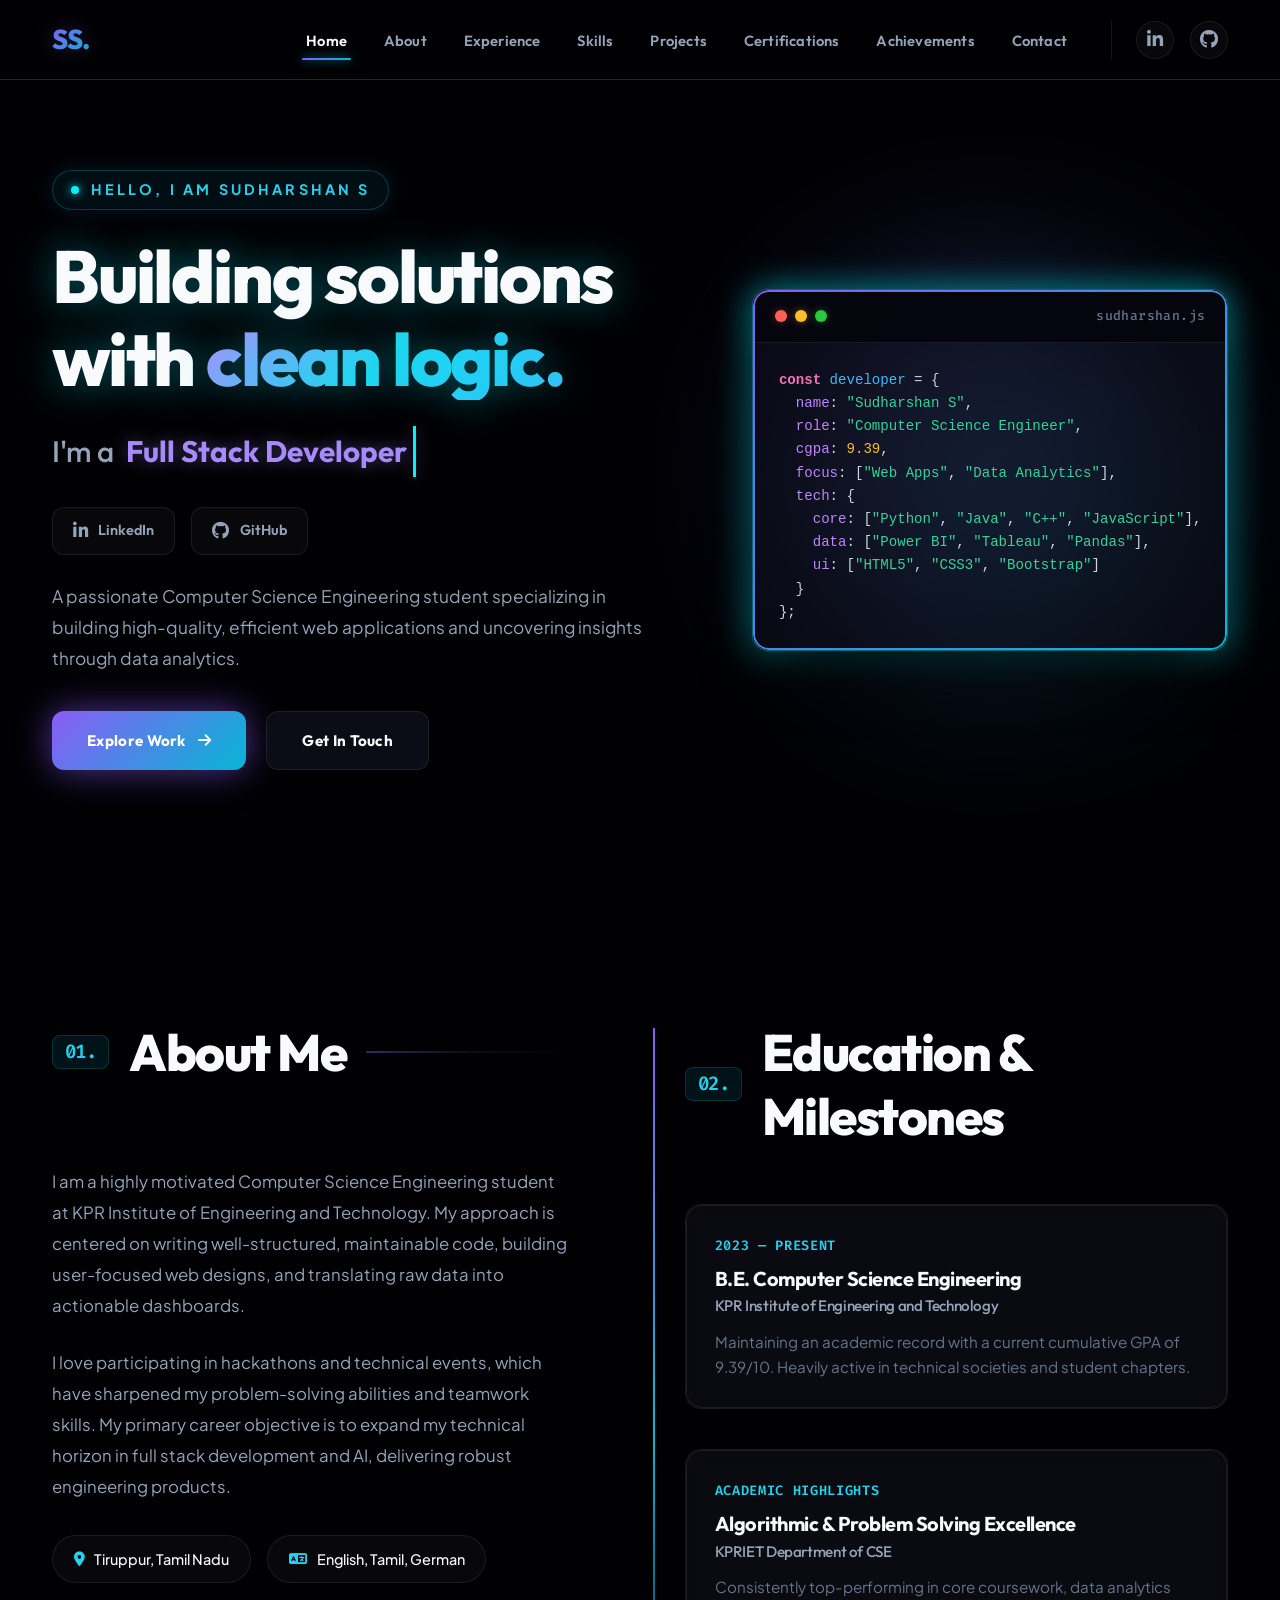
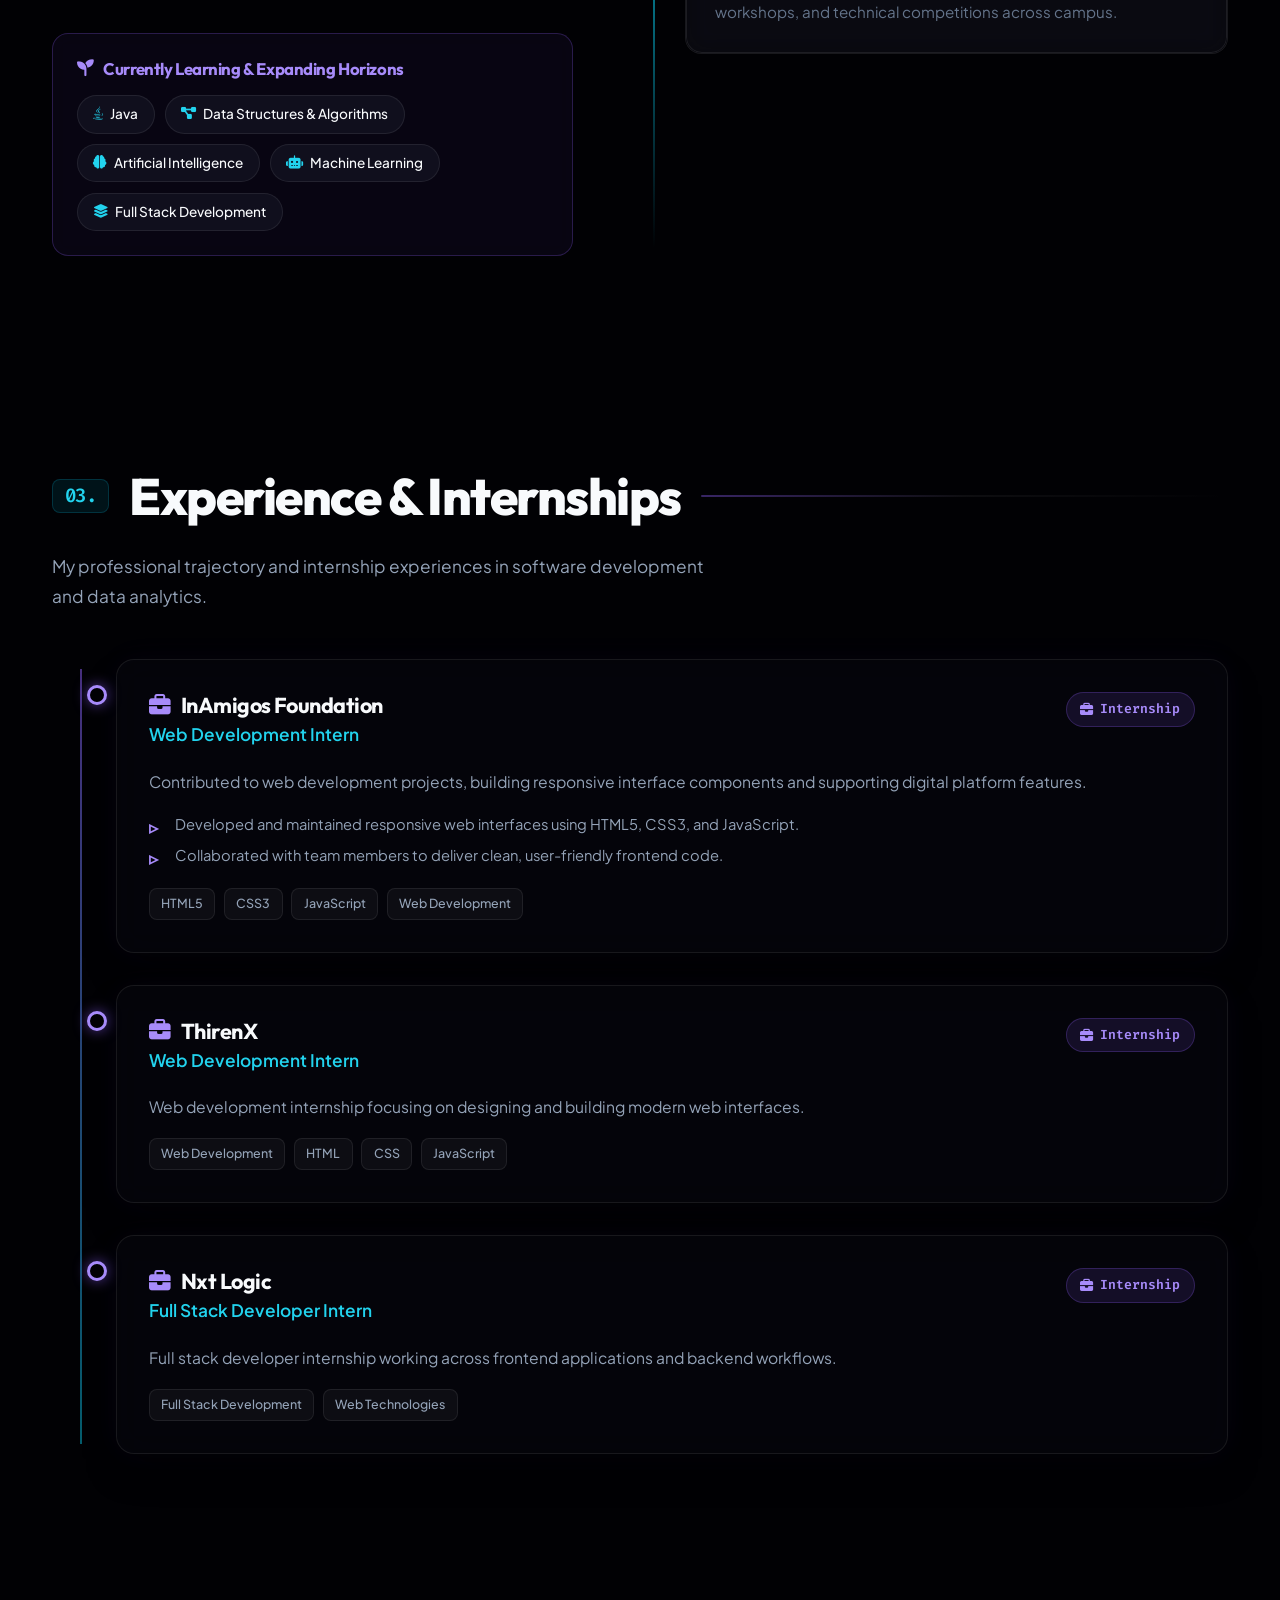
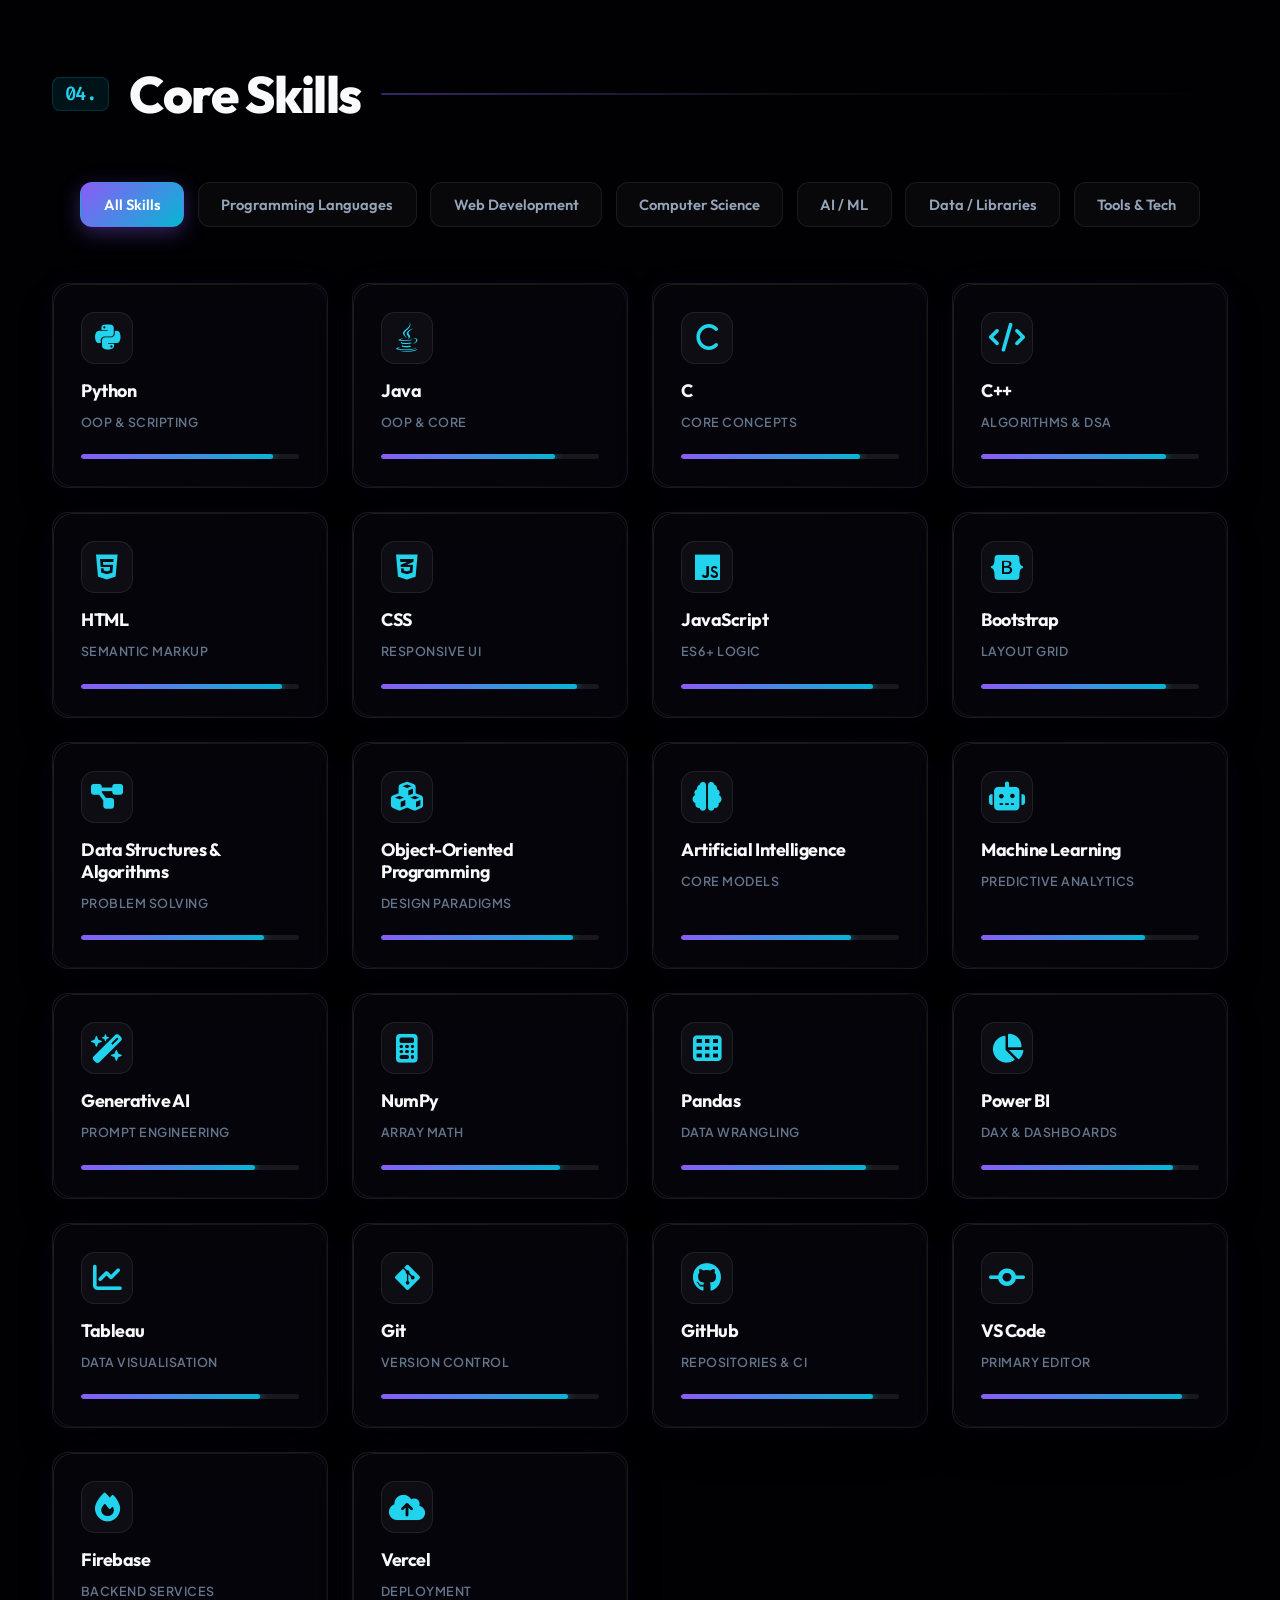
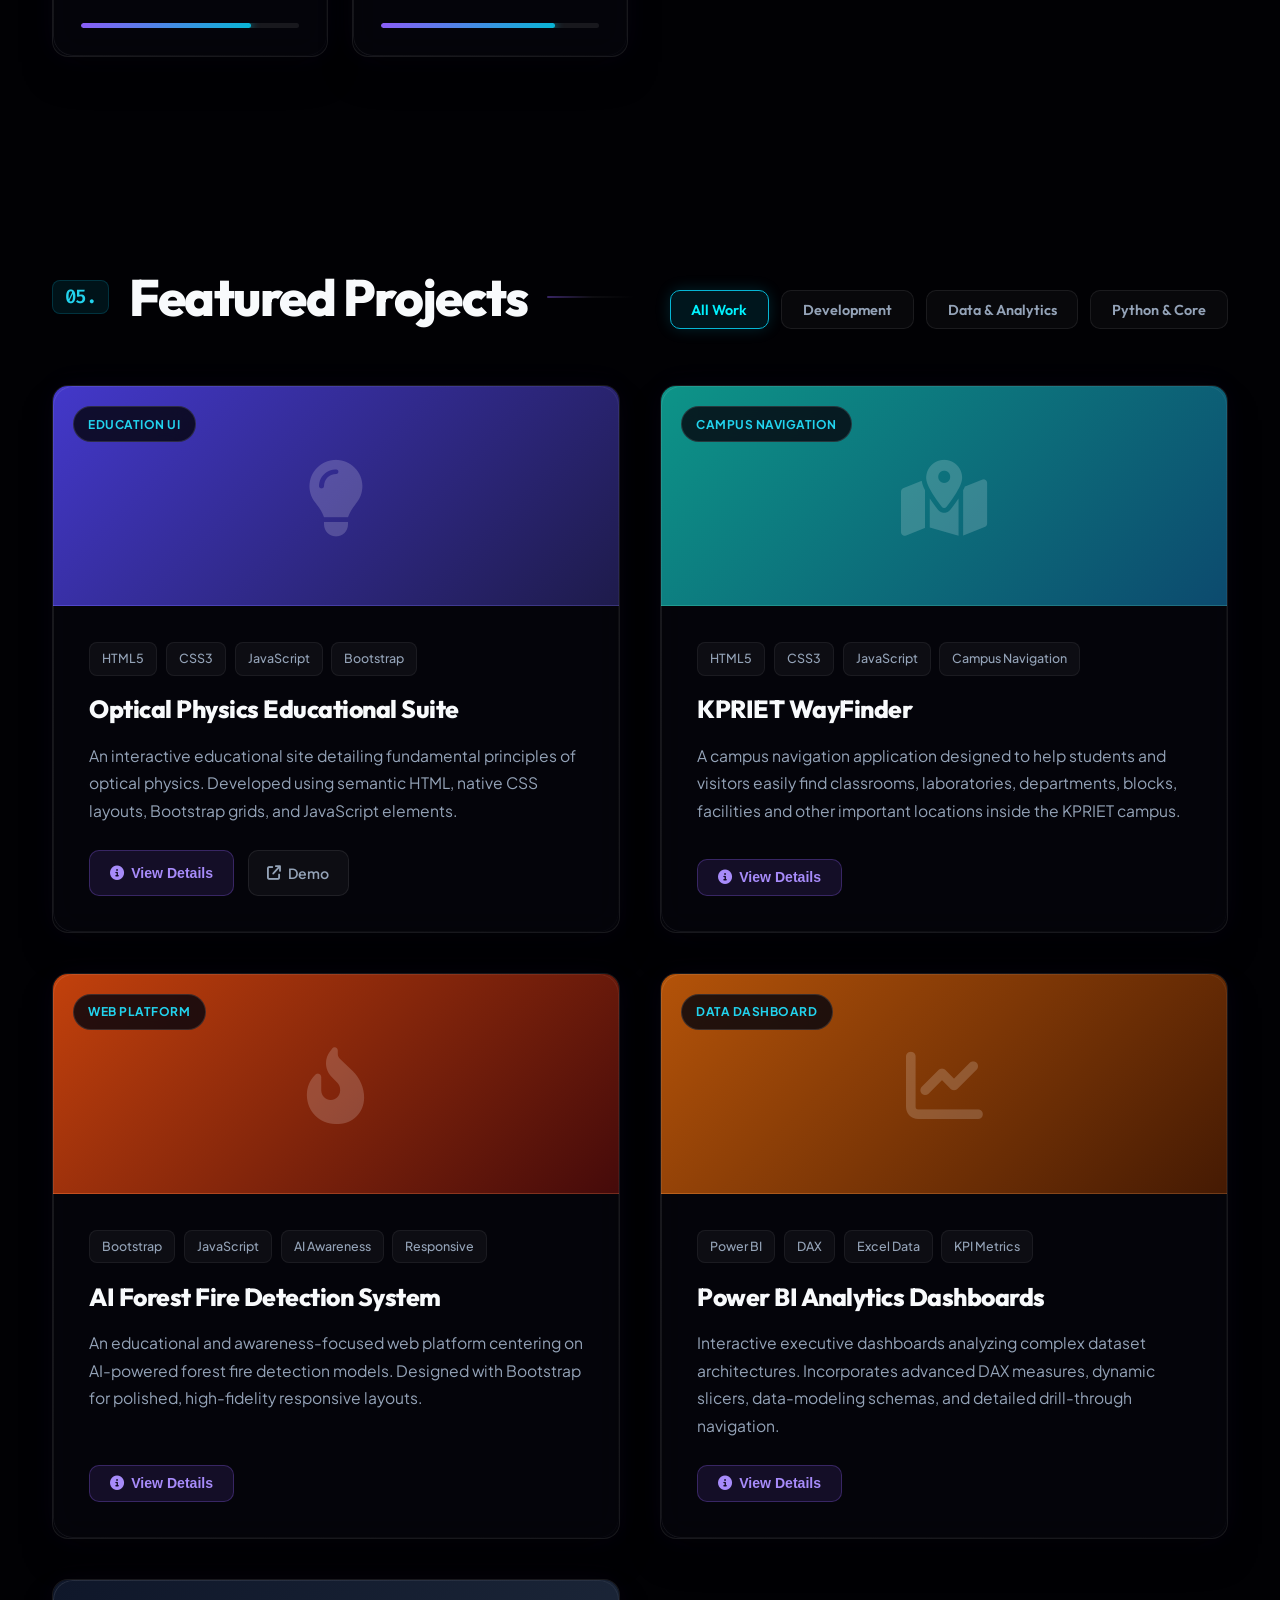
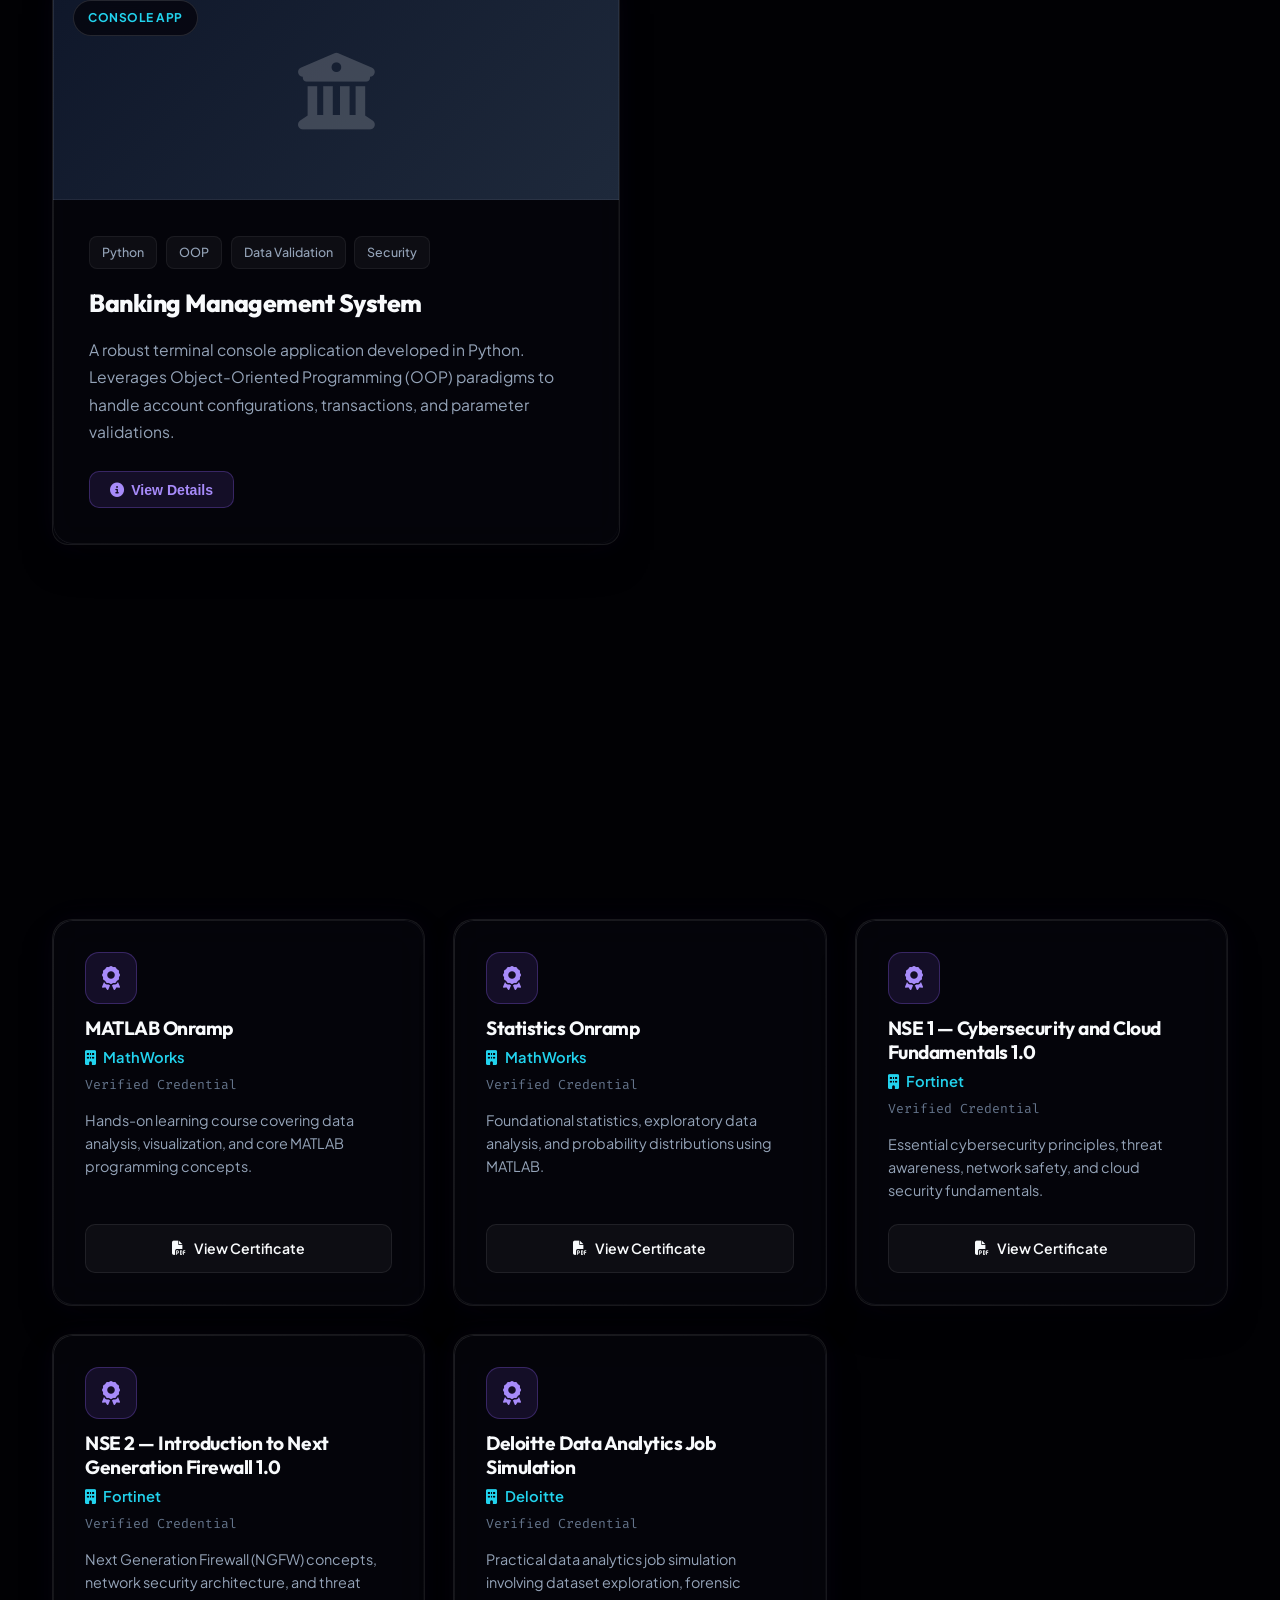
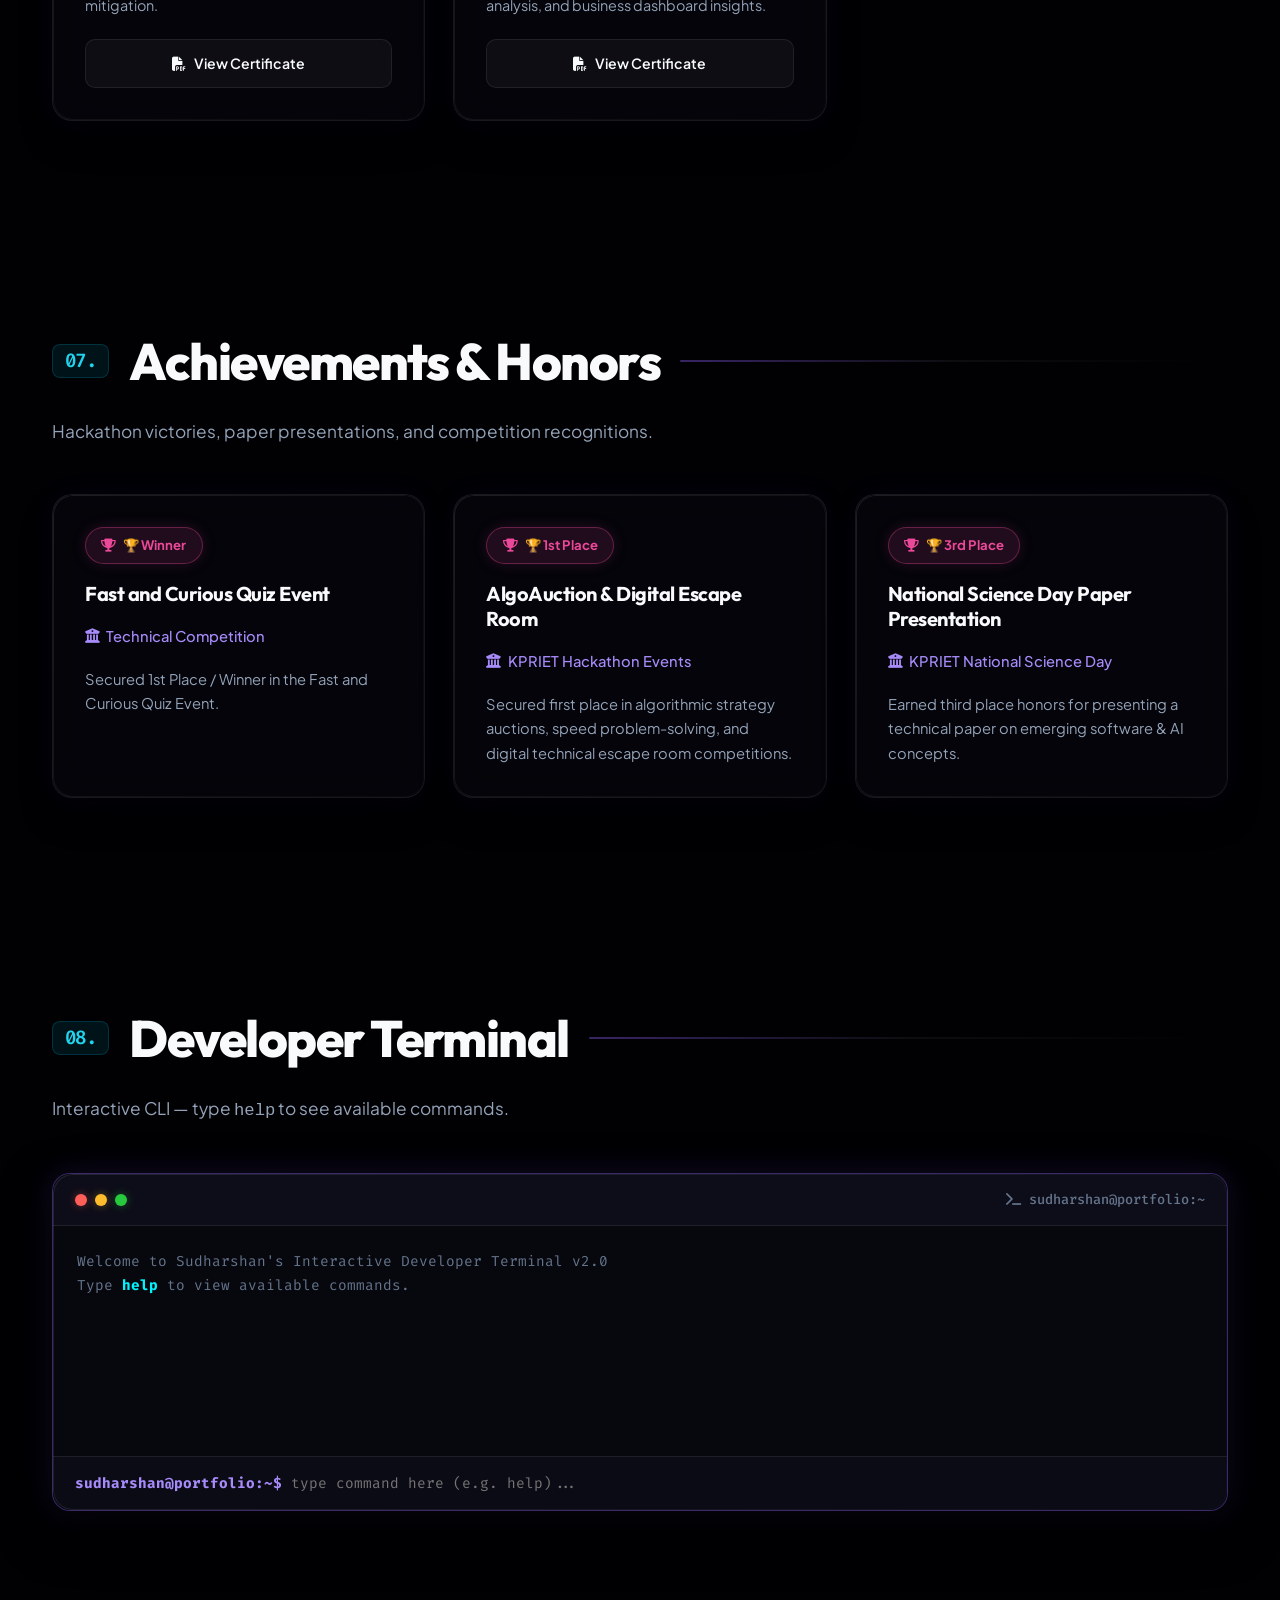
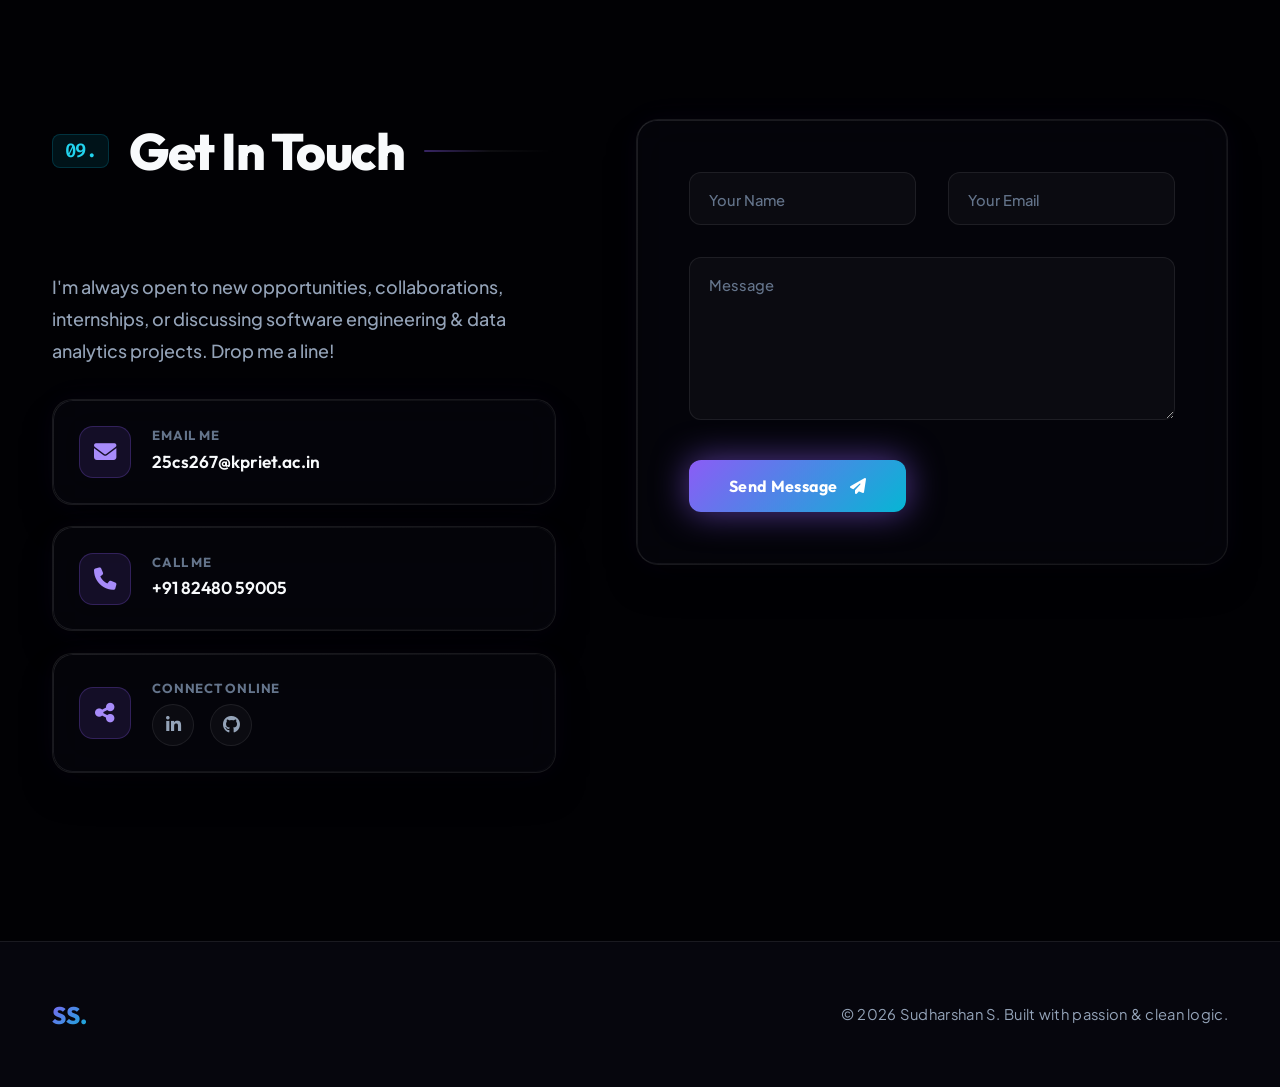
==== commit 8ae37fd1: "Revert "Complete Cyberpunk Glassmorphism Redesign" This reverts commit e9b349613c8aa7e072a5307584caa" ====
--- a/index.html
+++ b/index.html
@@ -11,13 +11,13 @@
   <!-- Preconnects & Fonts -->
   <link rel="preconnect" href="https://fonts.googleapis.com" />
   <link rel="preconnect" href="https://fonts.gstatic.com" crossorigin />
-  <link href="https://fonts.googleapis.com/css2?family=Orbitron:wght@400;500;700;900&family=Plus+Jakarta+Sans:wght@300;400;500;600;700&family=Fira+Code:wght@400;500&display=swap" rel="stylesheet" />
+  <link href="https://fonts.googleapis.com/css2?family=Outfit:wght@300;400;500;600;700;800&family=Plus+Jakarta+Sans:wght@300;400;500;600;700&family=Fira+Code:wght@400;500&display=swap" rel="stylesheet" />
   
   <!-- FontAwesome Icons -->
   <link rel="stylesheet" href="https://cdnjs.cloudflare.com/ajax/libs/font-awesome/6.5.1/css/all.min.css" crossorigin="anonymous" referrerpolicy="no-referrer" />
   
   <!-- Main Stylesheet -->
-  <link rel="stylesheet" href="styles.css?v=4.0" />
+  <link rel="stylesheet" href="styles.css?v=3.0" />
 </head>
 <body>
   <!-- Scroll Progress Bar -->
--- a/styles.css
+++ b/styles.css
@@ -5,8 +5,8 @@
 
 :root {
   /* Color Palette */
-  --bg-primary: #000000;
-  --bg-secondary: #0a0a0a;
+  --bg-primary: #010104;
+  --bg-secondary: #05050a;
   --bg-card: rgba(10, 10, 20, 0.4);
   --bg-card-hover: rgba(15, 15, 30, 0.7);
   --bg-elevated: #121220;
@@ -17,17 +17,17 @@
   --text-muted: #64748b;
   
   /* Brand Accent Colors */
-  --color-purple: #ff003c;
+  --color-purple: #8b5cf6;
   --color-purple-light: #a78bfa;
   --color-purple-deep: #6d28d9;
-  --color-cyan: #00f0ff;
+  --color-cyan: #06b6d4;
   --color-cyan-light: #22d3ee;
   --color-cyan-bright: #00f2fe;
   --color-pink: #ec4899;
   --color-pink-light: #f43f5e;
   
   /* Premium Gradients */
-  --gradient-primary: linear-gradient(135deg, #ff003c 0%, #00f0ff 100%);
+  --gradient-primary: linear-gradient(135deg, #8b5cf6 0%, #06b6d4 100%);
   --gradient-secondary: linear-gradient(135deg, #ec4899 0%, #8b5cf6 100%);
   --gradient-accent: linear-gradient(135deg, #a78bfa 0%, #22d3ee 50%, #f43f5e 100%);
   --gradient-text: linear-gradient(135deg, #c084fc 0%, #22d3ee 50%, #38bdf8 100%);
@@ -40,12 +40,12 @@
   --border-cyan: rgba(6, 182, 212, 0.4);
   
   --shadow-card: 0 20px 40px -15px rgba(0, 0, 0, 0.7), 0 0 30px rgba(139, 92, 246, 0.05);
-  --glow-cyan: 0 0 15px rgba(0, 240, 255, 0.8), 0 0 30px rgba(0, 240, 255, 0.4);
-  --glow-purple: 0 0 15px rgba(255, 0, 60, 0.8), 0 0 30px rgba(255, 0, 60, 0.4);
+  --glow-cyan: 0 0 35px rgba(0, 242, 254, 0.6);
+  --glow-purple: 0 0 35px rgba(139, 92, 246, 0.6);
   --glow-pink: 0 0 25px rgba(236, 72, 153, 0.35);
   
   /* Fonts */
-  --font-headings: 'Orbitron', sans-serif;
+  --font-headings: 'Outfit', sans-serif;
   --font-body: 'Plus Jakarta Sans', sans-serif;
   --font-mono: 'Fira Code', 'Consolas', monospace;
   --header-height: 80px;
@@ -2273,109 +2273,48 @@
   }
 }
 
-
-
-/* --- CYBERPUNK GLASSMORPHISM OVERRIDES --- */
-
-/* Grid background - corrupted circuit look */
-.grid-overlay {
-  background-image: 
-    linear-gradient(rgba(0, 240, 255, 0.1) 1px, transparent 1px),
-    linear-gradient(90deg, rgba(0, 240, 255, 0.1) 1px, transparent 1px);
-  background-size: 40px 40px;
-}
-
-/* Header HUD */
+/* EXTRA PREMIUM OVERRIDES */
+
+.card, .project-card, .skill-card, .timeline-item {
+  background: var(--bg-card);
+  backdrop-filter: blur(16px);
+  -webkit-backdrop-filter: blur(16px);
+  border: 1px solid var(--border-light);
+  border-radius: 16px;
+  position: relative;
+  overflow: hidden;
+  transition: var(--transition-smooth);
+}
+
+.card:hover, .project-card:hover, .skill-card:hover, .timeline-item:hover {
+  background: var(--bg-card-hover);
+  transform: translateY(-8px);
+  border-color: rgba(0, 242, 254, 0.4);
+  box-shadow: 0 20px 40px -10px rgba(0, 0, 0, 0.8), var(--glow-cyan);
+}
+
+
+.btn-primary {
+  background: var(--gradient-primary);
+  color: #fff;
+  border: none;
+  box-shadow: var(--glow-purple);
+}
+
+.btn-primary:hover {
+  box-shadow: 0 0 30px rgba(0, 242, 254, 0.8);
+  transform: translateY(-3px);
+  filter: brightness(1.2);
+}
+
 .header {
-  background: rgba(0, 0, 0, 0.5) !important;
-  backdrop-filter: blur(12px) !important;
-  -webkit-backdrop-filter: blur(12px) !important;
-  border-bottom: 2px solid #ff003c !important;
-  box-shadow: 0 5px 20px rgba(255, 0, 60, 0.4) !important;
-}
-
-/* Sharp Frosted Cards */
-.card, .project-card, .skill-card, .timeline-item {
-  background: rgba(15, 15, 15, 0.5) !important;
+  background: rgba(1, 1, 4, 0.7) !important;
   backdrop-filter: blur(20px) !important;
   -webkit-backdrop-filter: blur(20px) !important;
-  border: 1px solid rgba(0, 240, 255, 0.5) !important;
-  border-radius: 4px !important; /* Sharp technical edges */
-  box-shadow: inset 0 0 20px rgba(0, 240, 255, 0.05), 0 0 10px rgba(0, 240, 255, 0.1) !important;
-  clip-path: polygon(0 0, 100% 0, 100% calc(100% - 15px), calc(100% - 15px) 100%, 0 100%);
-  position: relative;
-}
-
-.card:hover, .project-card:hover, .skill-card:hover, .timeline-item:hover {
-  background: rgba(25, 25, 25, 0.8) !important;
-  border-color: #fcee0a !important;
-  box-shadow: 0 0 30px rgba(252, 238, 10, 0.5), inset 0 0 15px rgba(252, 238, 10, 0.2) !important;
-  transform: translateY(-5px) !important;
-}
-
-/* Headings */
-h1, h2, h3, h4, h5, h6 {
-  text-transform: uppercase;
-  letter-spacing: 2px;
+  border-bottom: 1px solid rgba(0, 242, 254, 0.2) !important;
+  box-shadow: 0 10px 30px -10px rgba(0, 0, 0, 0.8) !important;
 }
 
 .hero-headline {
-  color: #fff;
-  text-shadow: 2px 2px 0px #ff003c, -2px -2px 0px #00f0ff !important;
-}
-.hero-headline:hover {
-  animation: glitch 0.3s cubic-bezier(.25, .46, .45, .94) both infinite;
-}
-
-/* Cyber Buttons */
-.btn-primary {
-  background: transparent !important;
-  color: #00f0ff !important;
-  border: 2px solid #00f0ff !important;
-  border-radius: 0 !important;
-  box-shadow: 0 0 15px rgba(0, 240, 255, 0.3), inset 0 0 10px rgba(0, 240, 255, 0.2) !important;
-  text-transform: uppercase;
-  letter-spacing: 2px;
-  position: relative;
-}
-.btn-primary:hover {
-  background: #00f0ff !important;
-  color: #000 !important;
-  box-shadow: 0 0 30px rgba(0, 240, 255, 0.8) !important;
-  transform: scale(1.05) !important;
-}
-
-.btn-secondary {
-  background: transparent !important;
-  color: #ff003c !important;
-  border: 2px solid #ff003c !important;
-  border-radius: 0 !important;
-  text-transform: uppercase;
-  letter-spacing: 2px;
-}
-.btn-secondary:hover {
-  background: #ff003c !important;
-  color: #000 !important;
-  box-shadow: 0 0 30px rgba(255, 0, 60, 0.8) !important;
-}
-
-/* Code Window */
-.code-window {
-  background: rgba(10, 10, 10, 0.7) !important;
-  backdrop-filter: blur(24px) !important;
-  border: 2px solid #fcee0a !important;
-  border-radius: 0 !important;
-  box-shadow: 0 0 40px rgba(252, 238, 10, 0.4), inset 0 0 20px rgba(252, 238, 10, 0.1) !important;
-}
-.code-header {
-  border-bottom: 2px solid #fcee0a !important;
-  background: transparent !important;
-  color: #fcee0a !important;
-  font-family: 'Orbitron', sans-serif !important;
-}
-.code-window pre {
-  color: #00f0ff !important;
-  text-shadow: 0 0 5px rgba(0, 240, 255, 0.5) !important;
-}
-
-/* Remove old premium overrides */
+  text-shadow: 0 0 40px rgba(0, 242, 254, 0.4);
+}
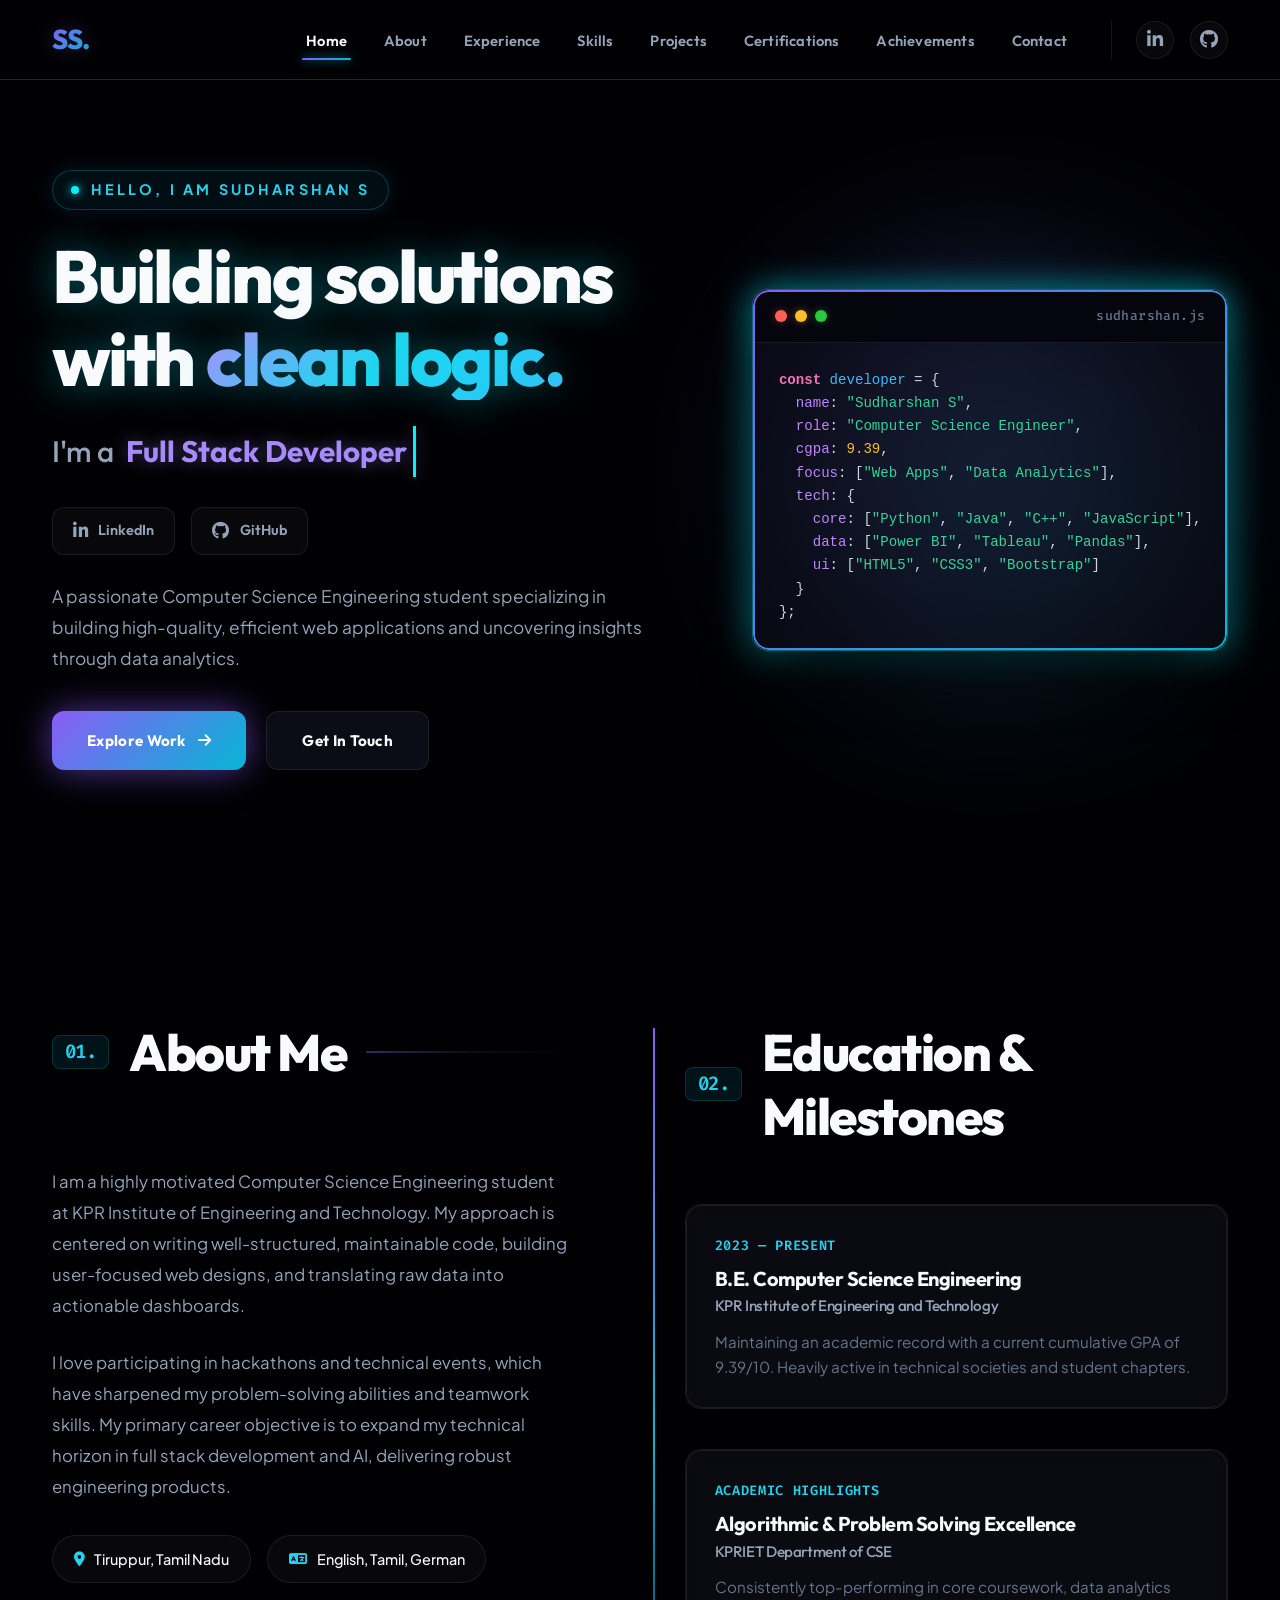
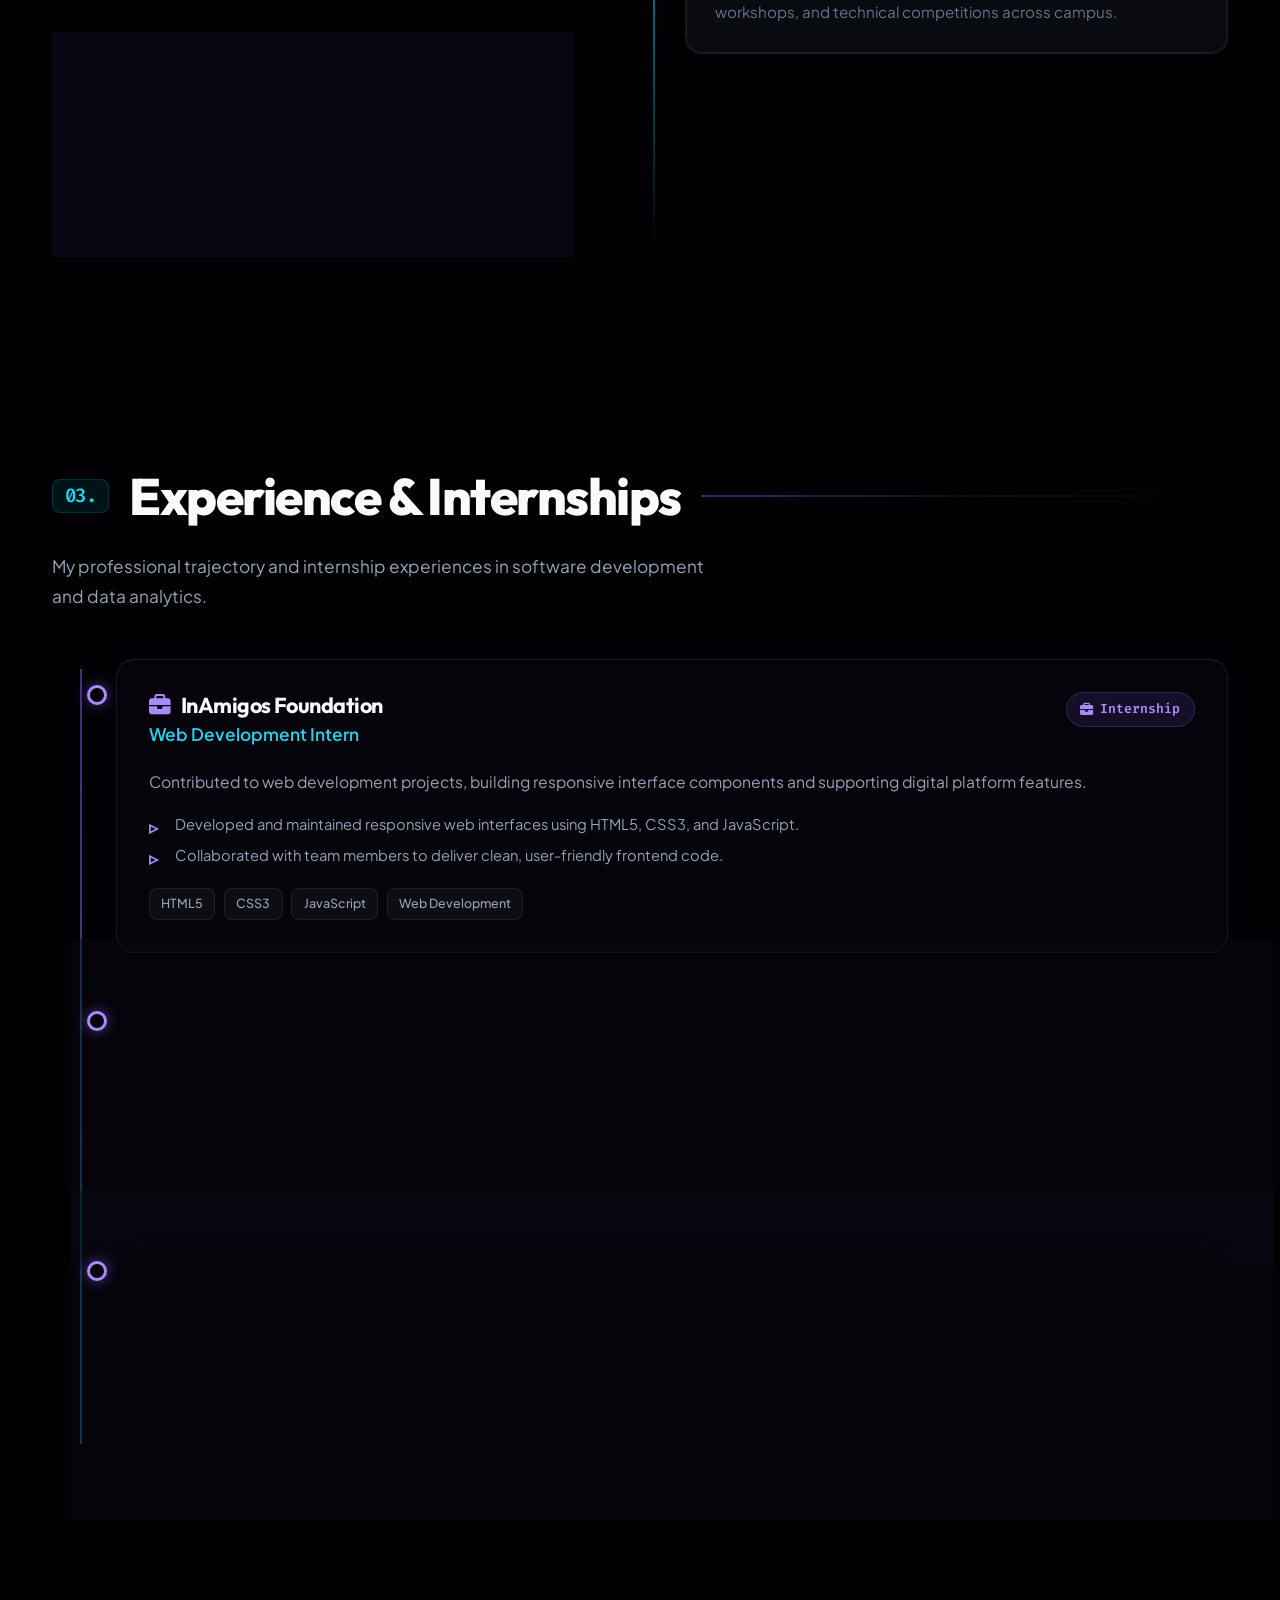
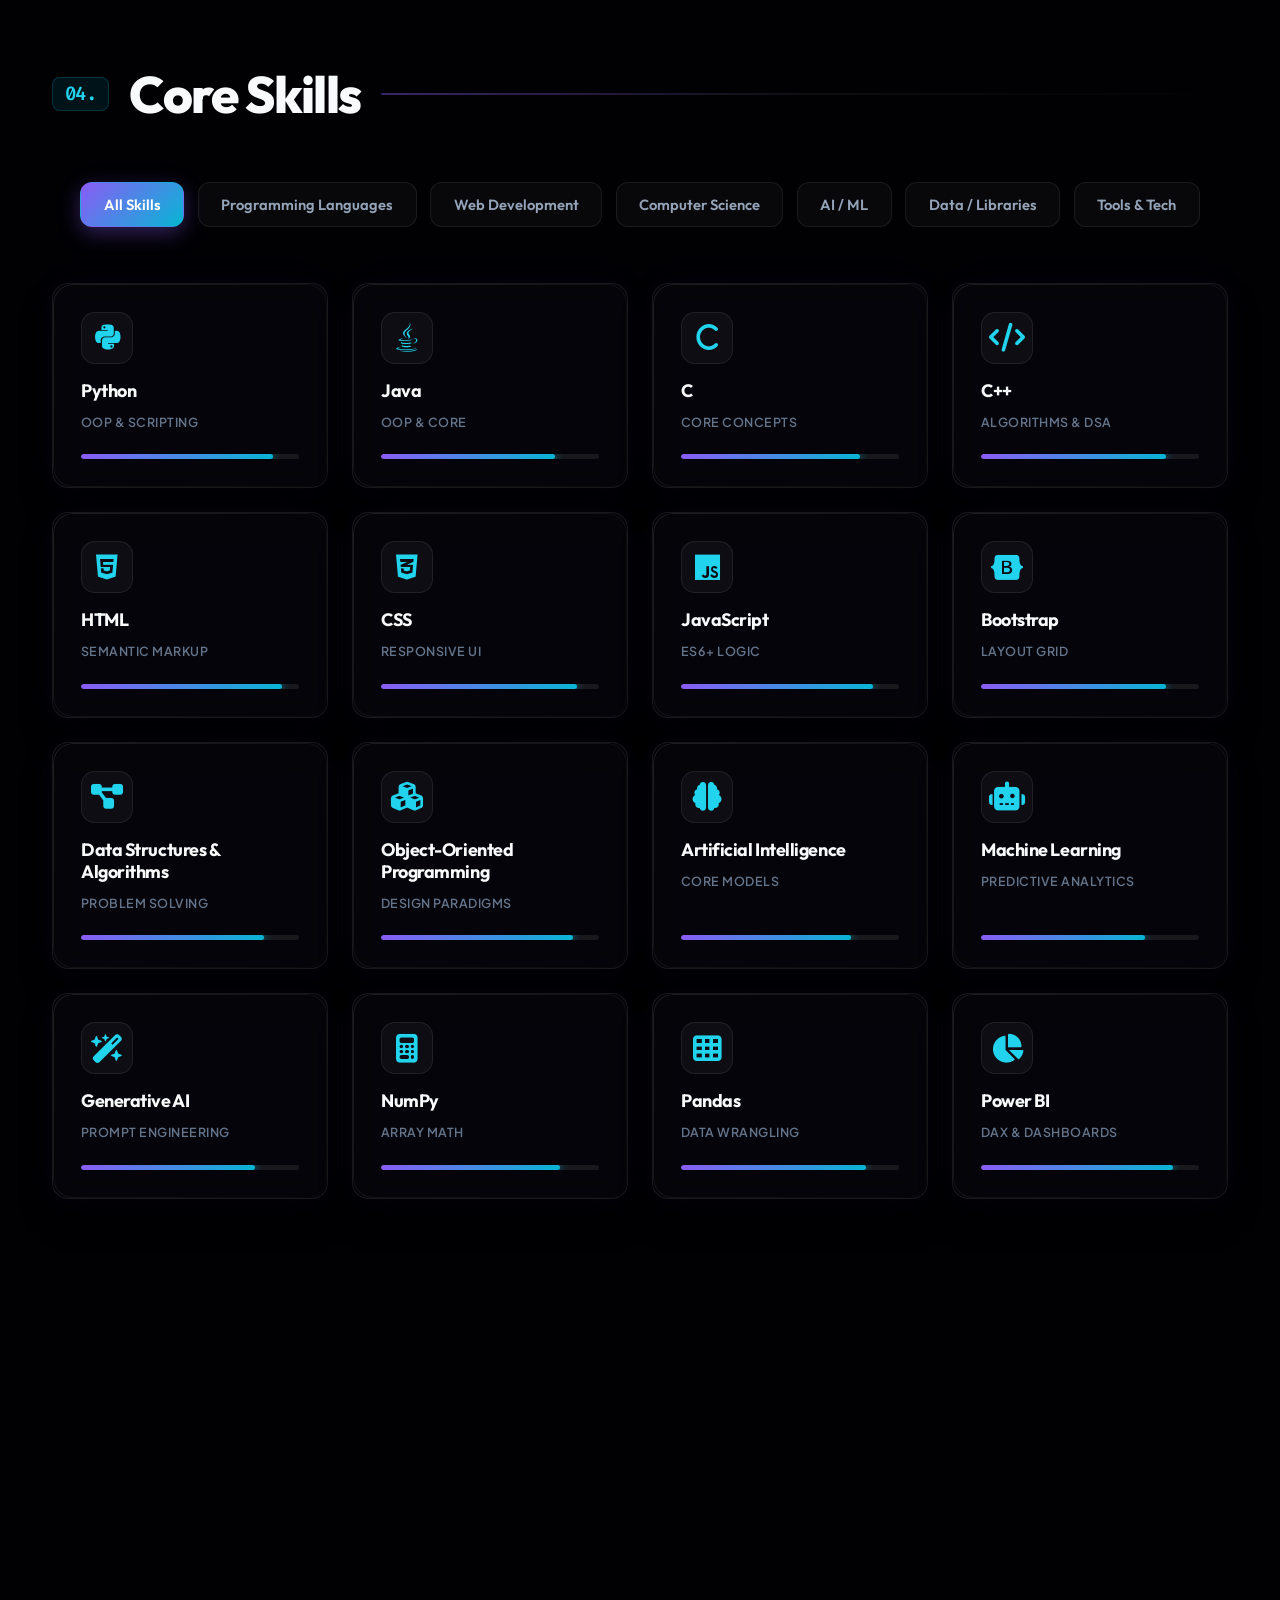
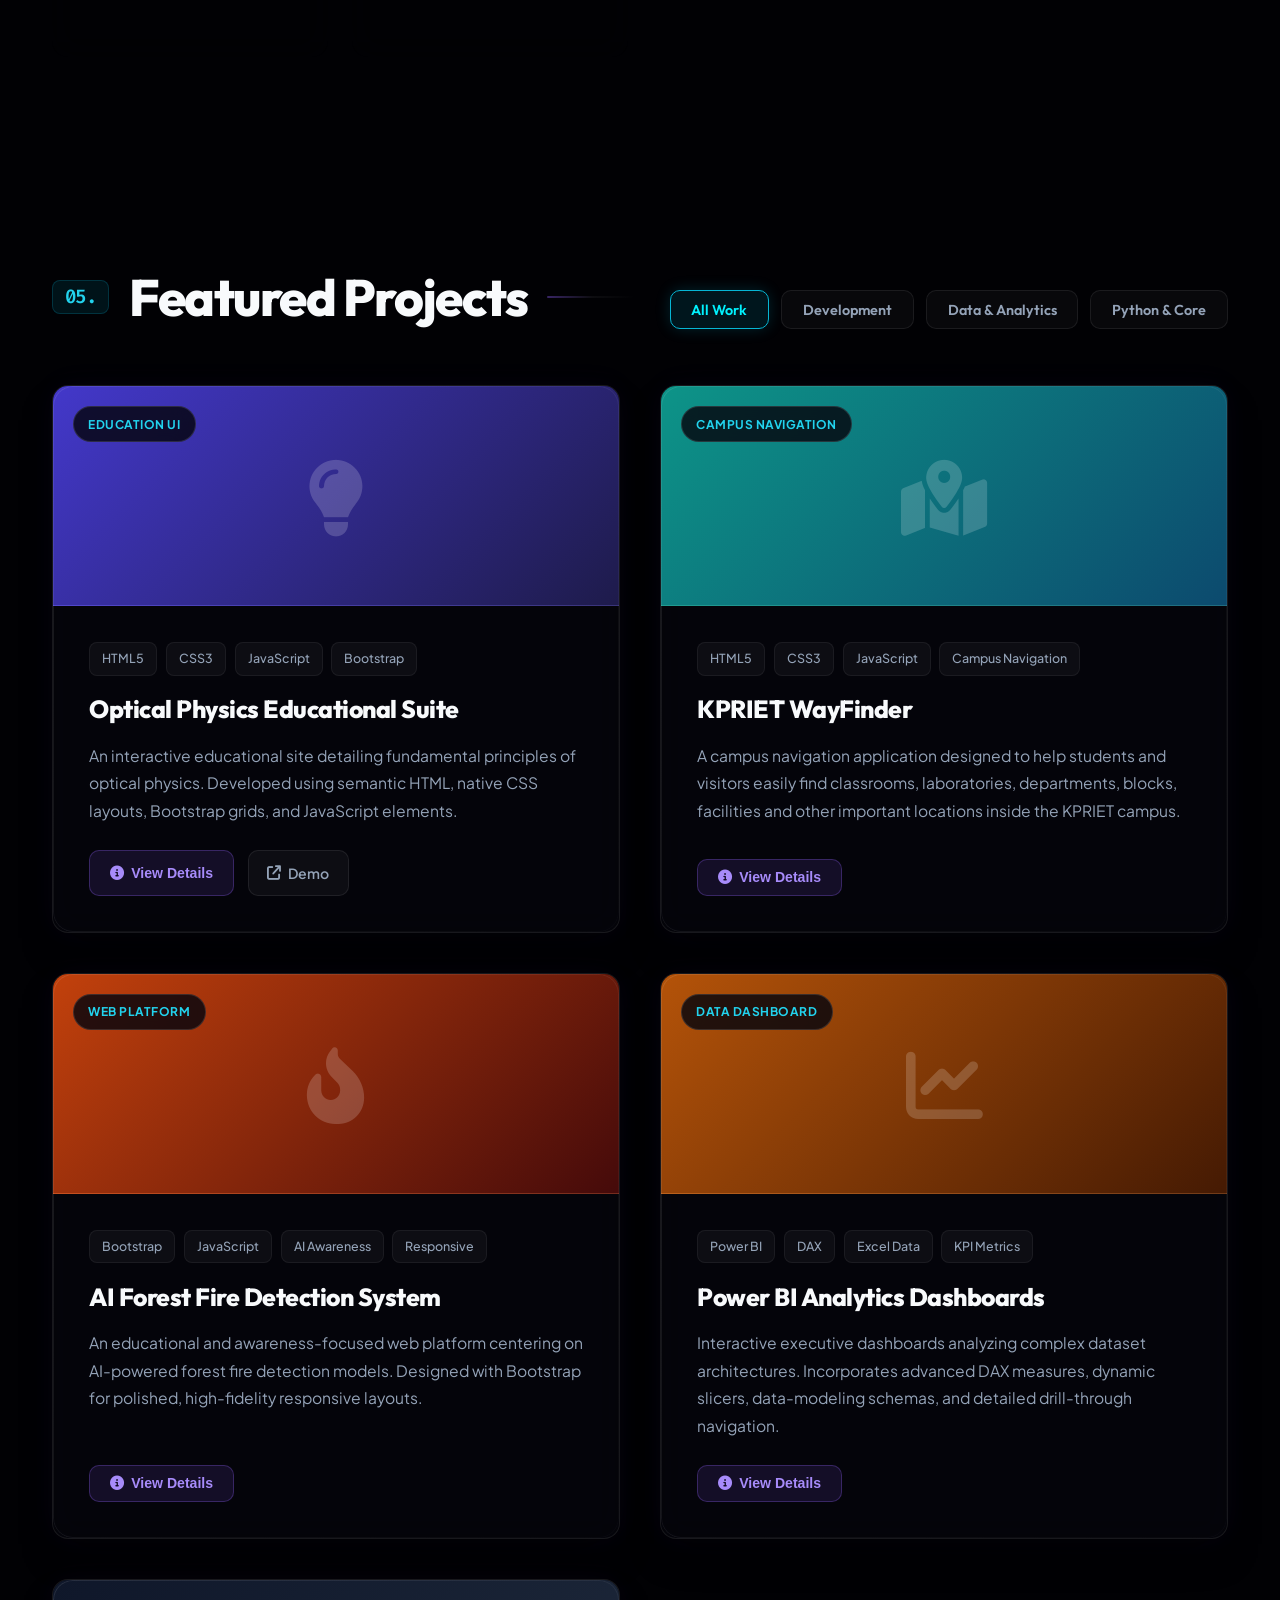
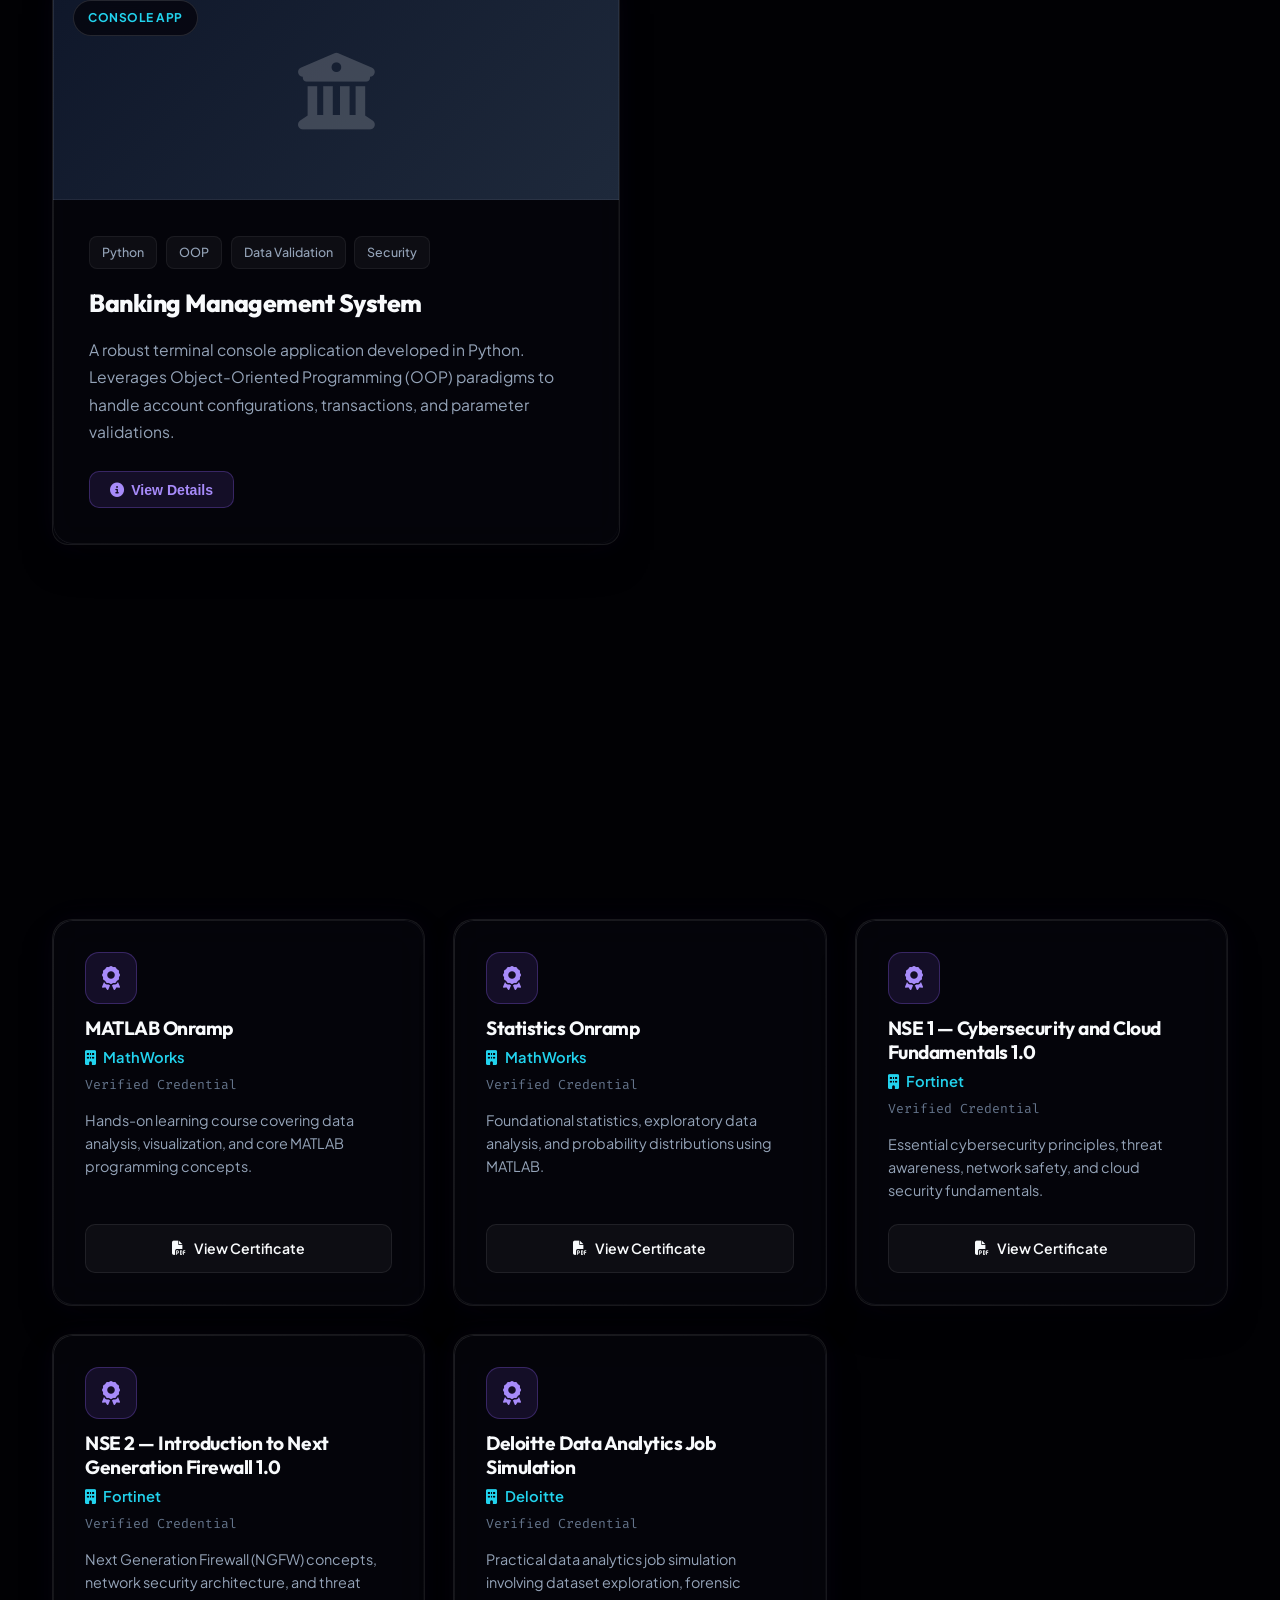
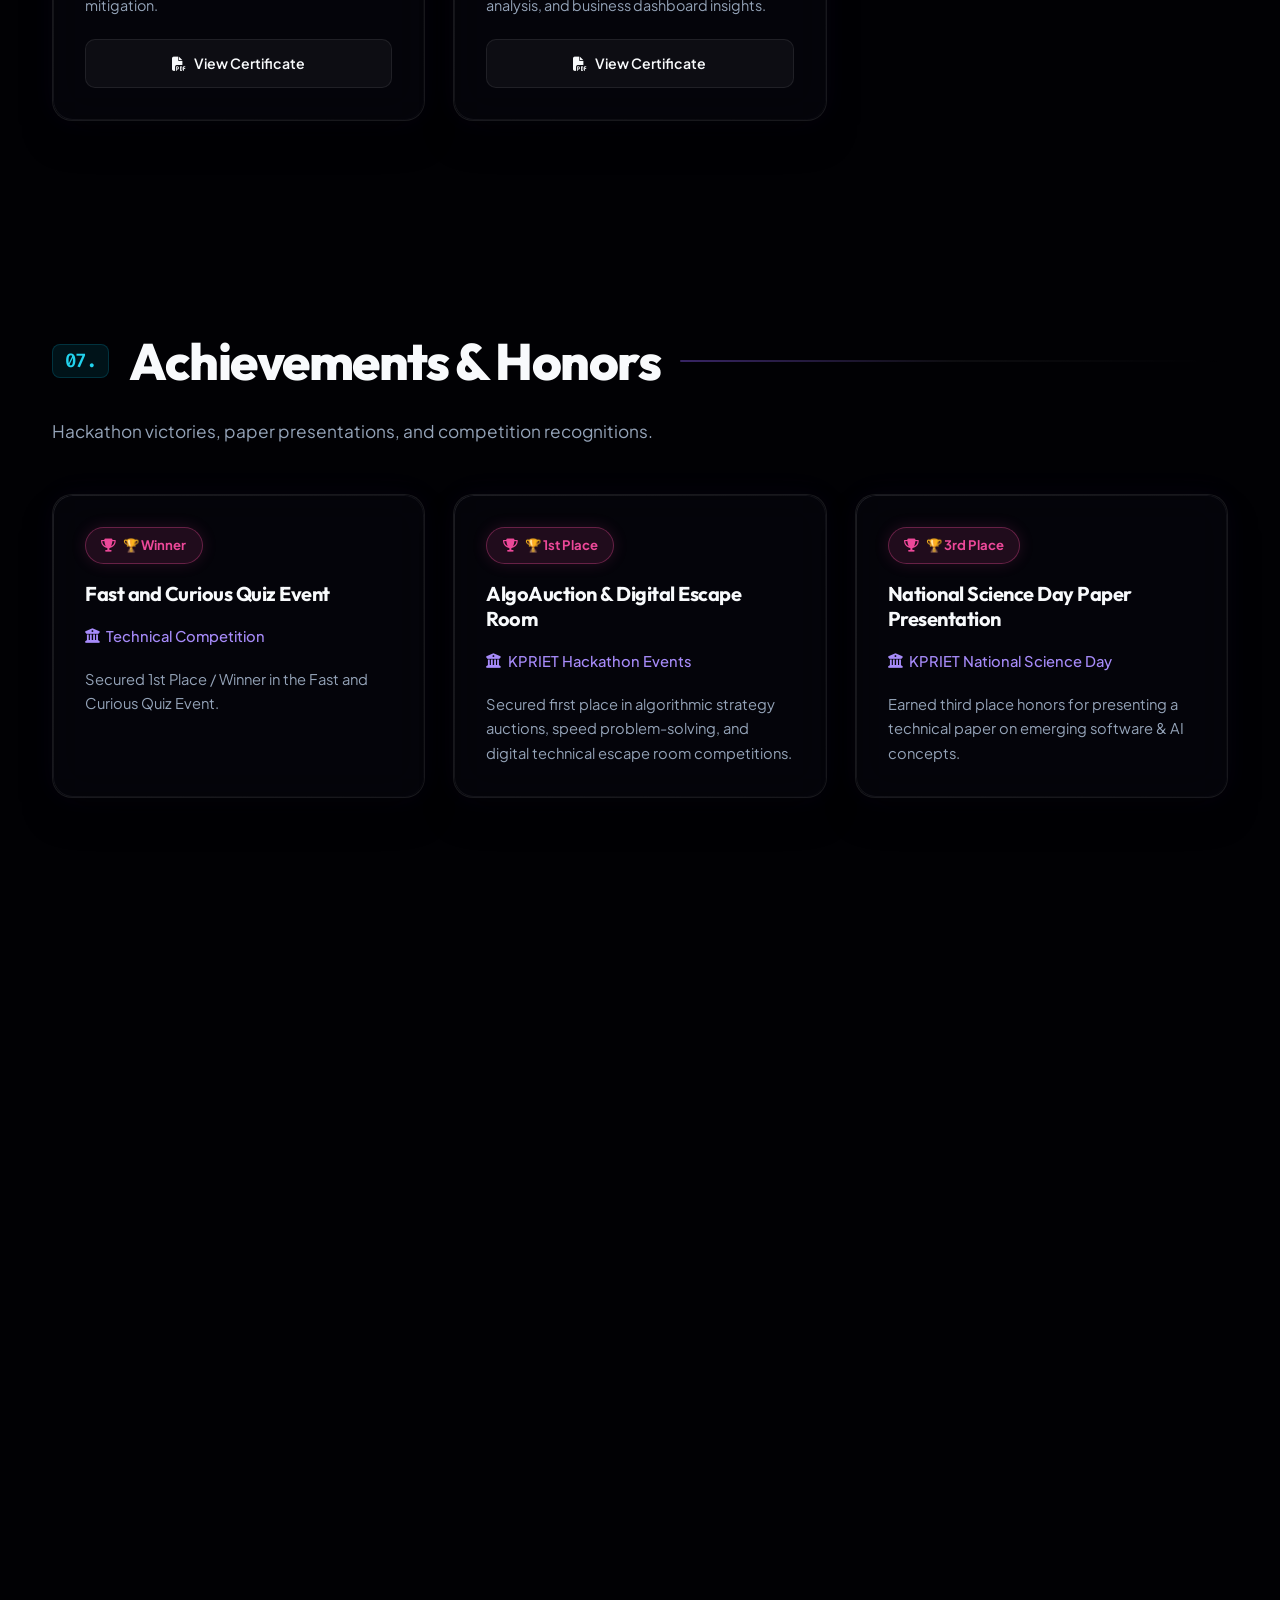
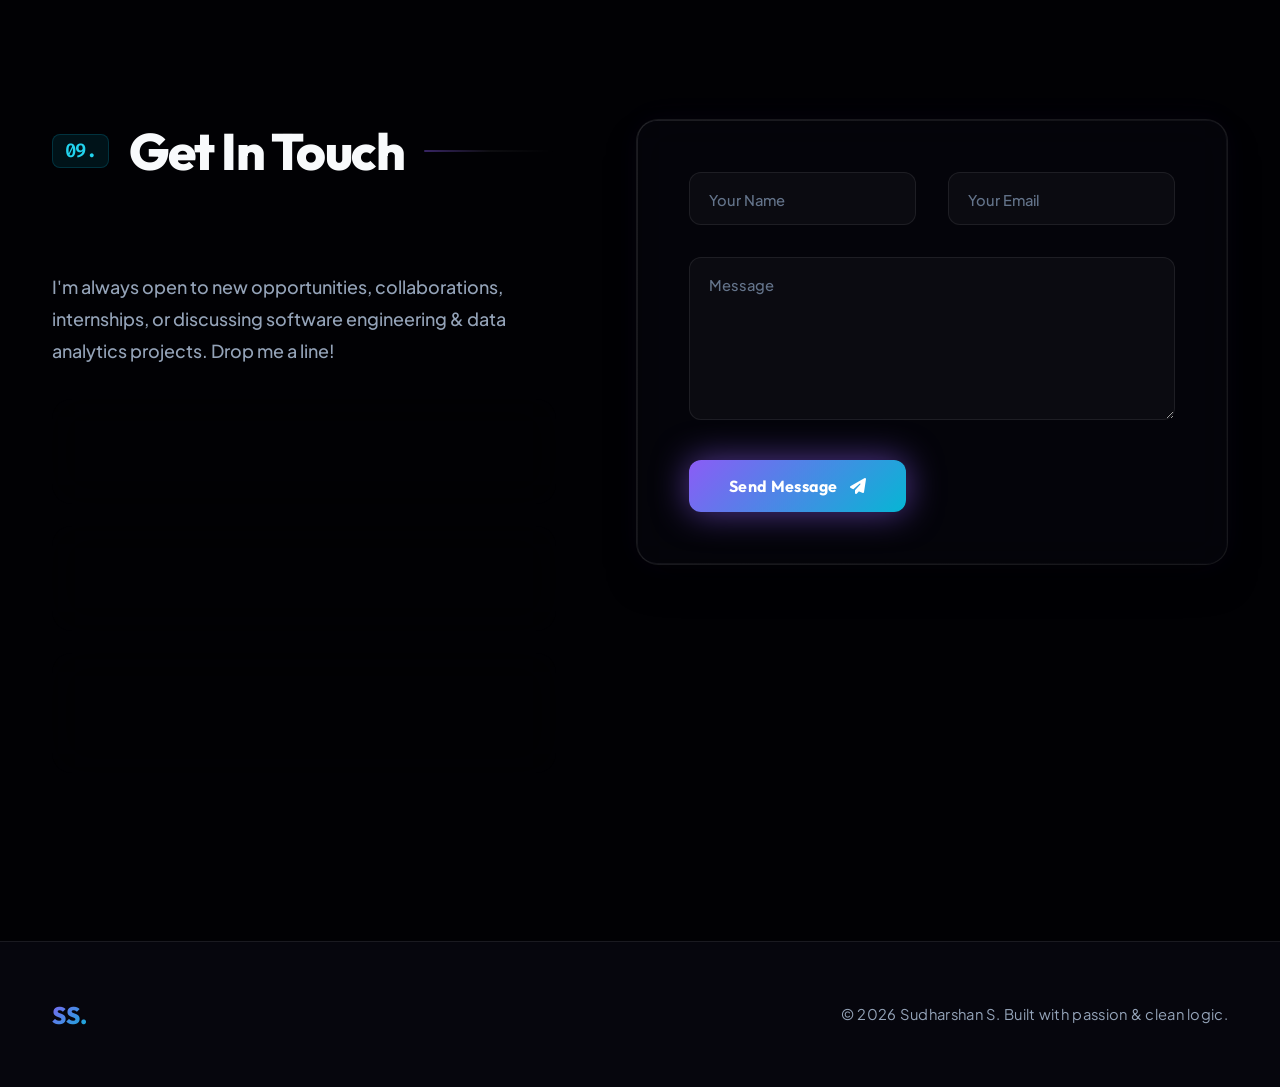
==== commit 14c987ca: "Update cache buster to v5 to force revert" ====
--- a/index.html
+++ b/index.html
@@ -17,7 +17,7 @@
   <link rel="stylesheet" href="https://cdnjs.cloudflare.com/ajax/libs/font-awesome/6.5.1/css/all.min.css" crossorigin="anonymous" referrerpolicy="no-referrer" />
   
   <!-- Main Stylesheet -->
-  <link rel="stylesheet" href="styles.css?v=3.0" />
+  <link rel="stylesheet" href="styles.css?v=5.0" />
 </head>
 <body>
   <!-- Scroll Progress Bar -->
